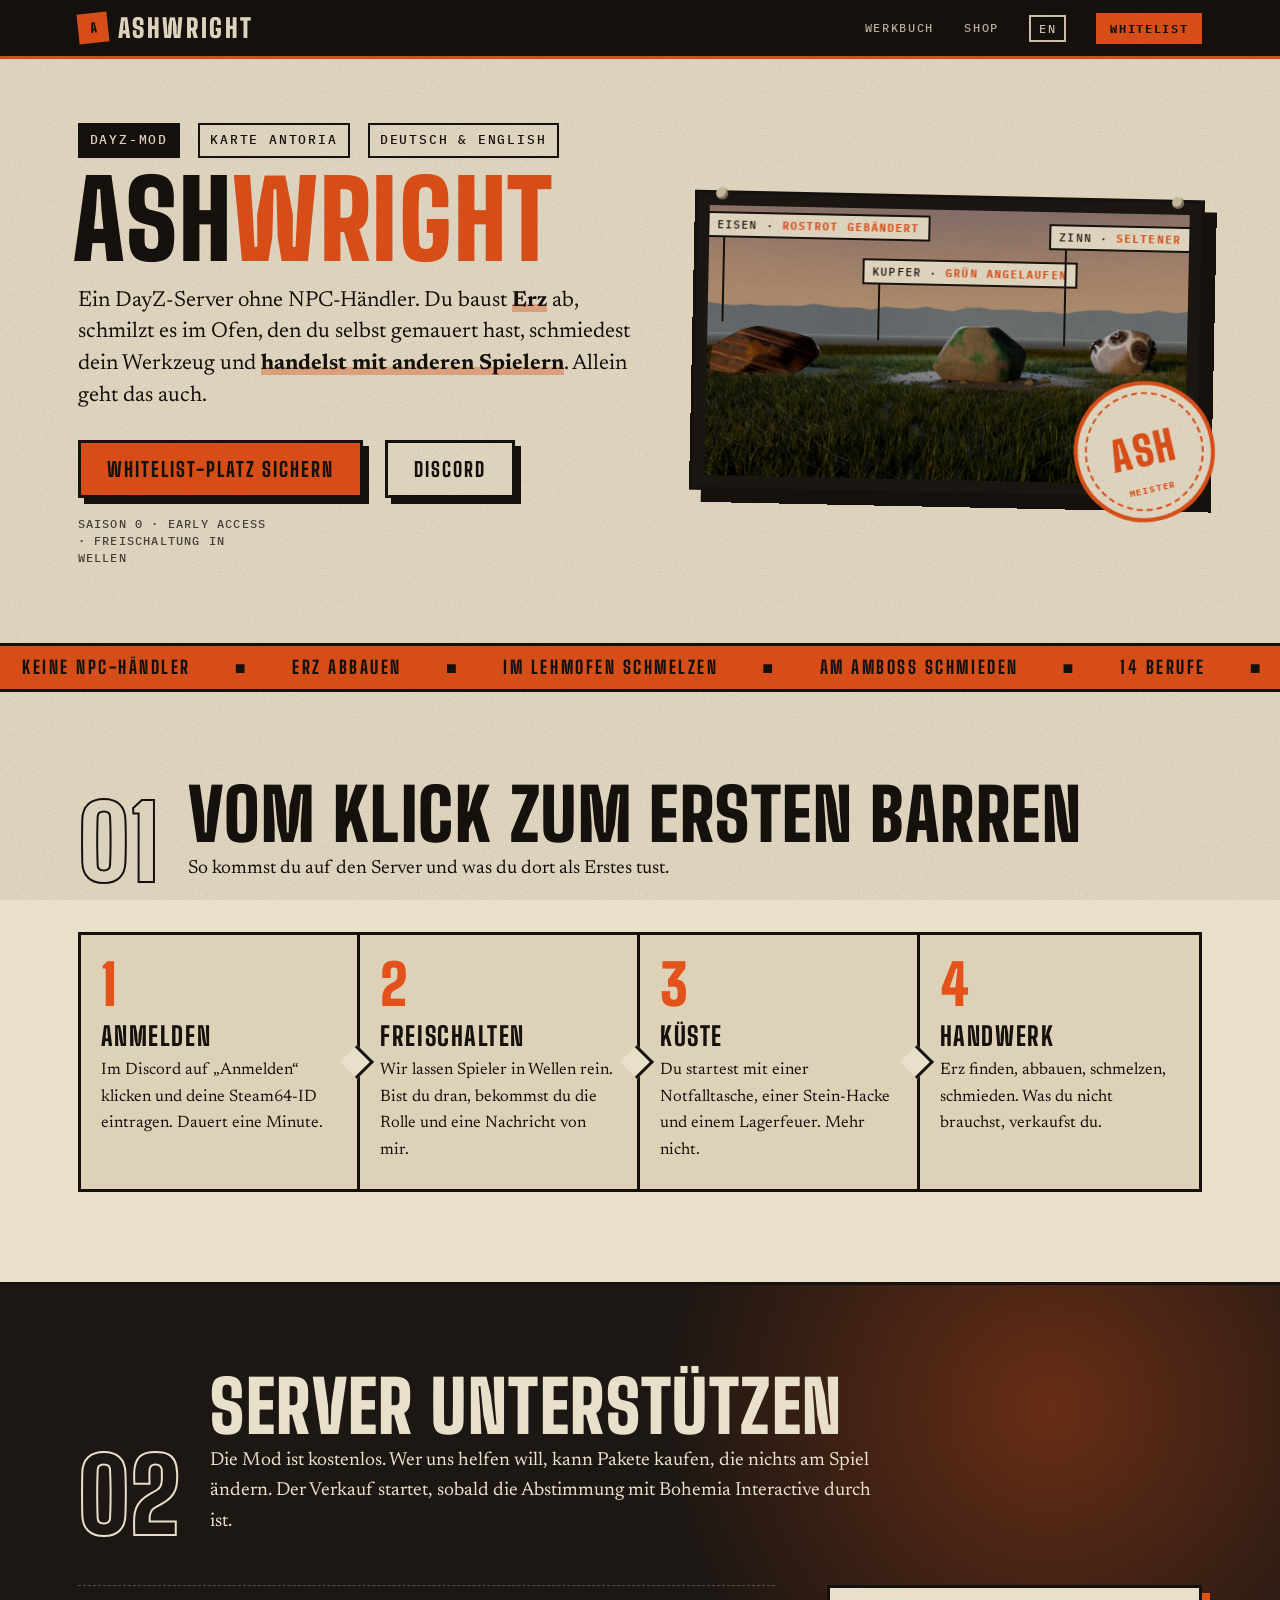
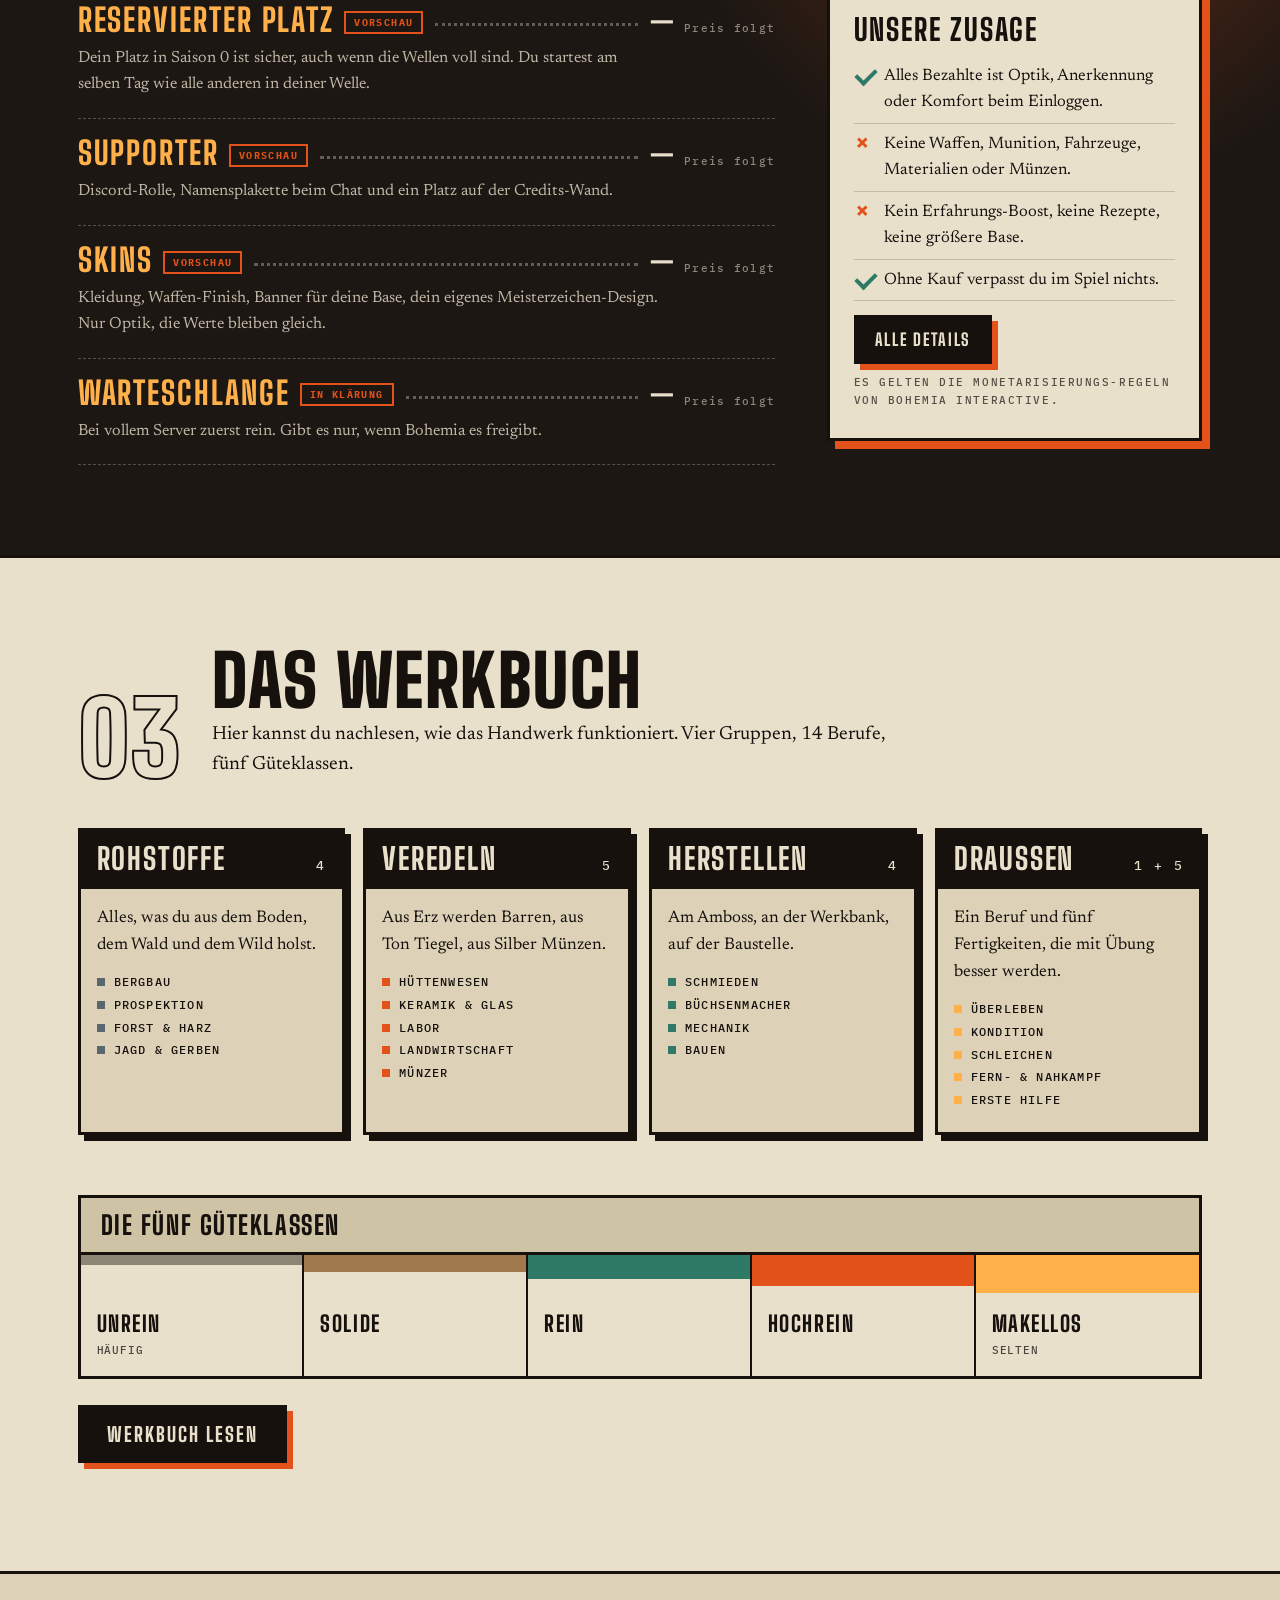
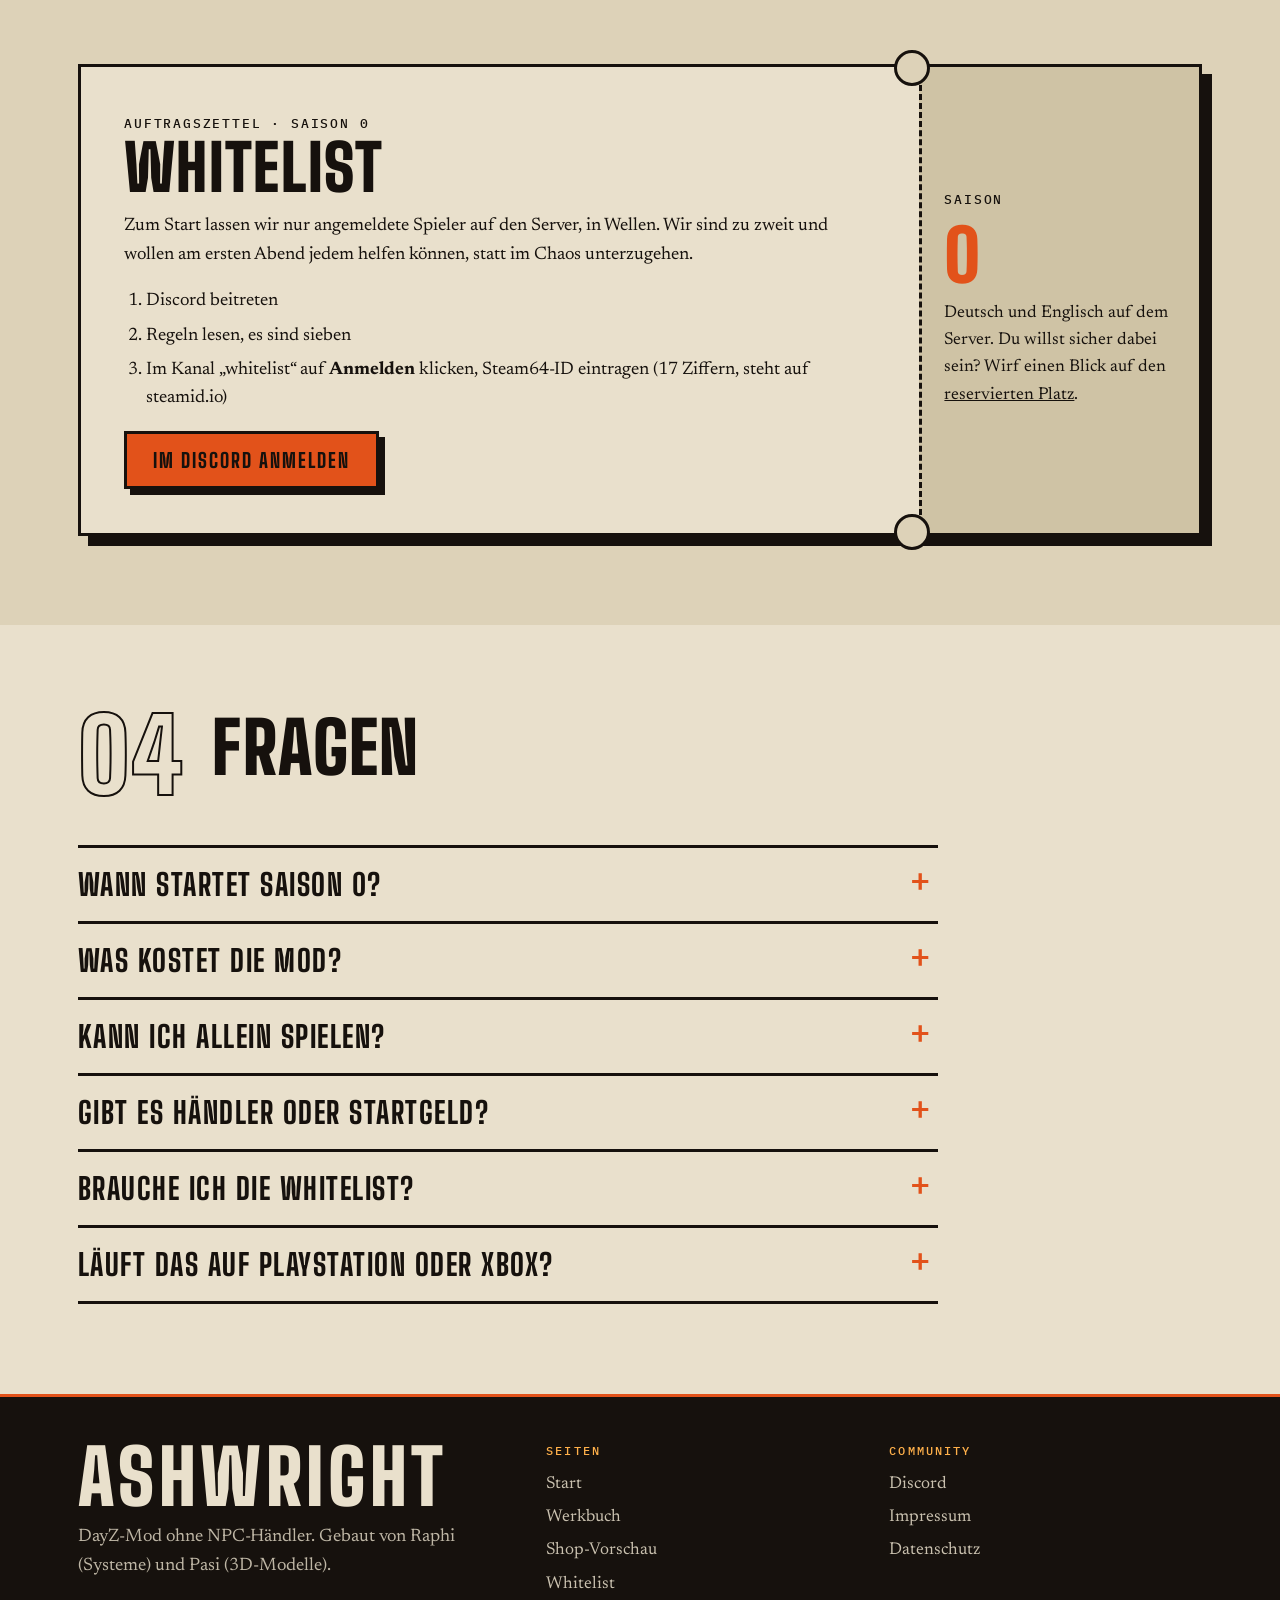
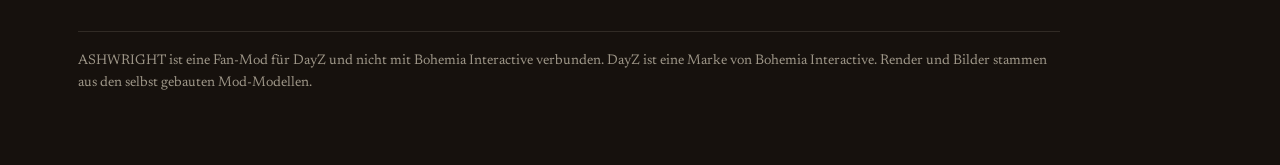
==== index.html @ f5976d49 "Englische Fassung (Start, Handbook, Shop), Sprachumschalter Co-Authored-By: Claude Sonnet 5.5 <norep" ====
<!doctype html>
<html lang="de">
<head>
<meta charset="utf-8">
<meta name="viewport" content="width=device-width,initial-scale=1">
<title>ASHWRIGHT – DayZ-Mod ohne NPC-Händler</title>
<meta name="description" content="ASHWRIGHT ist eine DayZ-Mod ohne NPC-Händler: Erz abbauen, schmelzen, schmieden und an andere Spieler verkaufen. Deutscher und englischer Server, Whitelist über Discord.">

<link rel="icon" type="image/png" href="favicon.png">
<link rel="canonical" href="https://ashwright.de/">
<link rel="alternate" hreflang="en" href="https://ashwright.de/en.html">
<meta property="og:title" content="ASHWRIGHT – DayZ-Mod ohne NPC-Händler"><meta property="og:description" content="ASHWRIGHT ist eine DayZ-Mod ohne NPC-Händler: Erz abbauen, schmelzen, schmieden und an andere Spieler verkaufen. Deutscher und englischer Server, Whitelist über Discord."><meta property="og:image" content="https://ashwright.de/img/hero.webp"><meta property="og:type" content="website"><meta name="twitter:card" content="summary_large_image">
<link rel="preload" href="fonts/big-shoulders-display-latin-900-normal.woff2" as="font" type="font/woff2" crossorigin>
<link rel="stylesheet" href="style.css">
<script>document.documentElement.classList.add('js')</script>

</head>
<body>
<a class="skip" href="#main">Zum Inhalt</a>
<header class="bar"><div class="wrap">
  <a class="brand" href="./"><i>A</i>ASHWRIGHT</a>
  <nav aria-label="Hauptmenü">
    <a href="werkbuch.html">Werkbuch</a>
    <a href="shop.html">Shop</a>
    <a class="lang" href="en.html" hreflang="en" lang="en" title="English">EN</a>
    <a class="go" href="./#whitelist">Whitelist</a>
  </nav>
</div></header>
<main id="main">

<section class="hero"><div class="wrap">
  <div>
    <div class="kicker mono"><span>DayZ-Mod</span><span>Karte Antoria</span><span>Deutsch &amp; English</span></div>
    <h1>ASH<span class="o">WRIGHT</span></h1>
    <p class="promise">Ein DayZ-Server ohne NPC-Händler. Du baust <b>Erz</b> ab, schmilzt es im Ofen, den du selbst gemauert hast, schmiedest dein Werkzeug und <b>handelst mit anderen Spielern</b>. Allein geht das auch.</p>
    <div class="cta">
      <a class="btn" href="#whitelist">Whitelist-Platz sichern</a>
      <a class="btn ghost" href="https://discord.gg/mjJFGwnTns">Discord</a>
      <small>Saison 0 · Early Access · Freischaltung in Wellen</small>
    </div>
  </div>
  <figure class="plate" style="margin:0">
    <span class="tag t1">Eisen · <b>rostrot gebändert</b></span>
    <span class="tag t2">Kupfer · <b>grün angelaufen</b></span>
    <span class="tag t3">Zinn · <b>seltener</b></span>
    <img src="img/trio.webp" width="1400" height="787" alt="Drei Erzvorkommen auf einer Wiese bei Dämmerung: Eisen, Kupfer und Zinn">
    <div class="stamp" aria-hidden="true">ASH<small>MEISTER</small></div>
  </figure>
</div></section>

<div class="ticker" aria-hidden="true"><div><span>Keine NPC-Händler</span><span>■</span><span>Erz abbauen</span><span>■</span><span>Im Lehmofen schmelzen</span><span>■</span><span>Am Amboss schmieden</span><span>■</span><span>14 Berufe</span><span>■</span><span>Solo spielbar</span><span>■</span><span>Kein Startgeld</span><span>■</span><span>213 selbst gebaute Modelle</span><span>■</span><span>58 eigene Sounds</span><span>■</span><span>Erst reden, dann schießen</span><span>■</span><span>Keine NPC-Händler</span><span>■</span><span>Erz abbauen</span><span>■</span><span>Im Lehmofen schmelzen</span><span>■</span><span>Am Amboss schmieden</span><span>■</span><span>14 Berufe</span><span>■</span><span>Solo spielbar</span><span>■</span><span>Kein Startgeld</span><span>■</span><span>213 selbst gebaute Modelle</span><span>■</span><span>58 eigene Sounds</span><span>■</span><span>Erst reden, dann schießen</span><span>■</span></div></div>

<section id="ablauf"><div class="wrap">
  <div class="sec-head rv"><span class="no">01</span><h2>Vom Klick zum ersten Barren</h2><p>So kommst du auf den Server und was du dort als Erstes tust.</p></div>
  <ol class="chain rv">
    <li><div class="n">1</div><h3>Anmelden</h3><p>Im Discord auf „Anmelden“ klicken und deine Steam64-ID eintragen. Dauert eine Minute.</p></li>
    <li><div class="n">2</div><h3>Freischalten</h3><p>Wir lassen Spieler in Wellen rein. Bist du dran, bekommst du die Rolle und eine Nachricht von mir.</p></li>
    <li><div class="n">3</div><h3>Küste</h3><p>Du startest mit einer Notfalltasche, einer Stein-Hacke und einem Lagerfeuer. Mehr nicht.</p></li>
    <li><div class="n">4</div><h3>Handwerk</h3><p>Erz finden, abbauen, schmelzen, schmieden. Was du nicht brauchst, verkaufst du.</p></li>
  </ol>
</div></section>

<section class="board" id="shop"><div class="wrap">
  <div class="sec-head rv"><span class="no">02</span><h2>Server unterstützen</h2><p>Die Mod ist kostenlos. Wer uns helfen will, kann Pakete kaufen, die nichts am Spiel ändern. Der Verkauf startet, sobald die Abstimmung mit Bohemia Interactive durch ist.</p></div>
  <div class="menu">
    <ul class="price-list rv">
      <li><div class="row"><h3>Reservierter Platz<span class="badge">Vorschau</span></h3><span class="dots"></span><span class="pr">—<s>Preis folgt</s></span></div><p>Dein Platz in Saison 0 ist sicher, auch wenn die Wellen voll sind. Du startest am selben Tag wie alle anderen in deiner Welle.</p></li>
      <li><div class="row"><h3>Supporter<span class="badge">Vorschau</span></h3><span class="dots"></span><span class="pr">—<s>Preis folgt</s></span></div><p>Discord-Rolle, Namensplakette beim Chat und ein Platz auf der Credits-Wand.</p></li>
      <li><div class="row"><h3>Skins<span class="badge">Vorschau</span></h3><span class="dots"></span><span class="pr">—<s>Preis folgt</s></span></div><p>Kleidung, Waffen-Finish, Banner für deine Base, dein eigenes Meisterzeichen-Design. Nur Optik, die Werte bleiben gleich.</p></li>
      <li><div class="row"><h3>Warteschlange<span class="badge">in Klärung</span></h3><span class="dots"></span><span class="pr">—<s>Preis folgt</s></span></div><p>Bei vollem Server zuerst rein. Gibt es nur, wenn Bohemia es freigibt.</p></li>
    </ul>
    <aside class="fair rv">
      <h3>Unsere Zusage</h3>
      <ul>
        <li>Alles Bezahlte ist Optik, Anerkennung oder Komfort beim Einloggen.</li>
        <li class="no">Keine Waffen, Munition, Fahrzeuge, Materialien oder Münzen.</li>
        <li class="no">Kein Erfahrungs-Boost, keine Rezepte, keine größere Base.</li>
        <li>Ohne Kauf verpasst du im Spiel nichts.</li>
      </ul>
      <a class="btn dark" href="shop.html" style="font-size:17px;padding:13px 18px">Alle Details</a>
      <span class="mono">Es gelten die Monetarisierungs-Regeln von Bohemia Interactive.</span>
    </aside>
  </div>
</div></section>

<section id="werkbuch"><div class="wrap">
  <div class="sec-head rv"><span class="no">03</span><h2>Das Werkbuch</h2><p>Hier kannst du nachlesen, wie das Handwerk funktioniert. Vier Gruppen, 14 Berufe, fünf Güteklassen.</p></div>
  <div class="guilds rv">
    <a class="guild g1" href="werkbuch.html#berufe"><header><h3>Rohstoffe</h3><span class="mono">4</span></header><div class="body"><p>Alles, was du aus dem Boden, dem Wald und dem Wild holst.</p><ul><li>Bergbau</li><li>Prospektion</li><li>Forst &amp; Harz</li><li>Jagd &amp; Gerben</li></ul></div></a>
    <a class="guild g2" href="werkbuch.html#berufe"><header><h3>Veredeln</h3><span class="mono">5</span></header><div class="body"><p>Aus Erz werden Barren, aus Ton Tiegel, aus Silber Münzen.</p><ul><li>Hüttenwesen</li><li>Keramik &amp; Glas</li><li>Labor</li><li>Landwirtschaft</li><li>Münzer</li></ul></div></a>
    <a class="guild g3" href="werkbuch.html#berufe"><header><h3>Herstellen</h3><span class="mono">4</span></header><div class="body"><p>Am Amboss, an der Werkbank, auf der Baustelle.</p><ul><li>Schmieden</li><li>Büchsenmacher</li><li>Mechanik</li><li>Bauen</li></ul></div></a>
    <a class="guild g4" href="werkbuch.html#berufe"><header><h3>Draußen</h3><span class="mono">1 + 5</span></header><div class="body"><p>Ein Beruf und fünf Fertigkeiten, die mit Übung besser werden.</p><ul><li>Überleben</li><li>Kondition</li><li>Schleichen</li><li>Fern- &amp; Nahkampf</li><li>Erste Hilfe</li></ul></div></a>
  </div>
  <div class="scale rv">
    <h3>Die fünf Güteklassen</h3>
    <ol class="rungs">
  <li>Unrein<small>häufig</small></li><li>Solide<small>&nbsp;</small></li><li>Rein<small>&nbsp;</small></li><li>Hochrein<small>&nbsp;</small></li><li>Makellos<small>selten</small></li>
</ol>
  </div>
  <p class="rv" style="margin-top:26px"><a class="btn dark" href="werkbuch.html">Werkbuch lesen</a></p>
</div></section>

<section class="ticket-sec" id="whitelist"><div class="wrap">
  <div class="ticket rv">
    <div class="main">
      <span class="mono">Auftragszettel · Saison 0</span>
      <h2>Whitelist</h2>
      <p>Zum Start lassen wir nur angemeldete Spieler auf den Server, in Wellen. Wir sind zu zweit und wollen am ersten Abend jedem helfen können, statt im Chaos unterzugehen.</p>
      <ol>
        <li>Discord beitreten</li>
        <li>Regeln lesen, es sind sieben</li>
        <li>Im Kanal „whitelist“ auf <b>Anmelden</b> klicken, Steam64-ID eintragen (17 Ziffern, steht auf steamid.io)</li>
      </ol>
      <a class="btn" href="https://discord.gg/mjJFGwnTns">Im Discord anmelden</a>
    </div>
    <div class="side">
      <span class="mono">Saison</span><div class="big">0</div>
      <p style="margin:0;font-size:.95em">Deutsch und Englisch auf dem Server. Du willst sicher dabei sein? Wirf einen Blick auf den <a href="shop.html">reservierten Platz</a>.</p>
    </div>
  </div>
</div></section>

<section id="fragen"><div class="wrap">
  <div class="sec-head rv"><span class="no">04</span><h2>Fragen</h2></div>
  <div class="faq rv">
    <details><summary>Wann startet Saison 0?</summary><p>Sobald der Termin feststeht, steht er im Discord unter Ankündigungen. Wer den Ping dafür aktiviert, verpasst ihn nicht.</p></details>
    <details><summary>Was kostet die Mod?</summary><p>Nichts. Zur Unterstützung wird es freiwillige Pakete geben, die nichts am Spiel ändern. Sie sind in der <a href="shop.html">Shop-Vorschau</a> beschrieben.</p></details>
    <details><summary>Kann ich allein spielen?</summary><p>Ja. Jede Kette lässt sich solo durchspielen. In der Gruppe geht es nur schneller.</p></details>
    <details><summary>Gibt es Händler oder Startgeld?</summary><p>Nein. Alles, was es gibt, hat ein Spieler hergestellt. Gehandelt wird unter Spielern.</p></details>
    <details><summary>Brauche ich die Whitelist?</summary><p>Ja, zum Start. Anmelden kannst du dich im Discord.</p></details>
    <details><summary>Läuft das auf PlayStation oder Xbox?</summary><p>Leider nein. DayZ-Mods gibt es nur auf dem PC.</p></details>
  </div>
</div></section>

</main>
<footer><div class="wrap">
  <div><div class="logo-big">ASHWRIGHT</div><p style="margin:12px 0 0;max-width:24em;opacity:.8">DayZ-Mod ohne NPC-Händler. Gebaut von Raphi (Systeme) und Pasi (3D-Modelle).</p></div>
  <div><h4>Seiten</h4><a href="./">Start</a><a href="werkbuch.html">Werkbuch</a><a href="shop.html">Shop-Vorschau</a><a href="./#whitelist">Whitelist</a></div>
  <div><h4>Community</h4><a href="https://discord.gg/mjJFGwnTns">Discord</a><a href="impressum.html">Impressum</a><a href="datenschutz.html">Datenschutz</a></div>
  <p class="fine">ASHWRIGHT ist eine Fan-Mod für DayZ und nicht mit Bohemia Interactive verbunden. DayZ ist eine Marke von Bohemia Interactive. Render und Bilder stammen aus den selbst gebauten Mod-Modellen.</p>
</div></footer>
<script>
(function(){var els=document.querySelectorAll('.rv');if(!('IntersectionObserver' in window)){els.forEach(function(e){e.classList.add('in')});return}
var io=new IntersectionObserver(function(en){en.forEach(function(x){if(x.isIntersecting){x.target.classList.add('in');io.unobserve(x.target)}})},{rootMargin:'0px 0px -8% 0px'});els.forEach(function(e){io.observe(e)});
var toc=document.querySelectorAll('.toc a');if(toc.length){var map={};toc.forEach(function(a){map[a.getAttribute('href').slice(1)]=a});
var so=new IntersectionObserver(function(en){en.forEach(function(x){if(x.isIntersecting){toc.forEach(function(a){a.classList.remove('on')});var a=map[x.target.id];if(a)a.classList.add('on')}})},{rootMargin:'-20% 0px -70% 0px'});
document.querySelectorAll('.chapter').forEach(function(c){so.observe(c)})}})();
</script>
</body>
</html>
---- style.css ----
/* ASHWRIGHT – Werkstattbuch
   Papier, Tinte, Esse. Schriften liegen lokal in /fonts (keine Verbindung zu Drittanbietern). */

@font-face{font-family:"Shoulders";src:url(fonts/big-shoulders-display-latin-800-normal.woff2) format("woff2");font-weight:800;font-display:swap}
@font-face{font-family:"Shoulders";src:url(fonts/big-shoulders-display-latin-900-normal.woff2) format("woff2");font-weight:900;font-display:swap}
@font-face{font-family:"Newsreader";src:url(fonts/newsreader-latin-wght-normal.woff2) format("woff2");font-weight:200 800;font-style:normal;font-display:swap}
@font-face{font-family:"Newsreader";src:url(fonts/newsreader-latin-wght-italic.woff2) format("woff2");font-weight:200 800;font-style:italic;font-display:swap}
@font-face{font-family:"Plex Mono";src:url(fonts/ibm-plex-mono-latin-500-normal.woff2) format("woff2");font-weight:500;font-display:swap}
@font-face{font-family:"Plex Mono";src:url(fonts/ibm-plex-mono-latin-700-normal.woff2) format("woff2");font-weight:700;font-display:swap}

:root{
  --paper:#e9e0cc; --paper-2:#ddd2b8; --paper-3:#cfc3a5;
  --ink:#16110d; --soot:#2b231c; --board:#1d1713;
  --ember:#e2521a; --glow:#ffb04a;
  --patina:#2f7a67; --steel:#5b6770; --rule:#16110d;
  --f-display:"Shoulders","Arial Narrow",Impact,sans-serif;
  --f-text:"Newsreader",Georgia,"Times New Roman",serif;
  --f-mono:"Plex Mono",ui-monospace,Consolas,monospace;
  --gutter:clamp(18px,4.5vw,64px);
  --max:1240px;
}
*{box-sizing:border-box}
html{scroll-behavior:smooth;scroll-padding-top:72px}
body{margin:0;background:var(--paper);color:var(--ink);font:400 clamp(18px,1.25vw,20px)/1.6 var(--f-text);-webkit-font-smoothing:antialiased;overflow-x:hidden}
/* Papierkorn */
body::before{content:"";position:fixed;inset:0;z-index:100;pointer-events:none;opacity:.5;mix-blend-mode:multiply;
  background-image:url("data:image/svg+xml;utf8,<svg xmlns='http://www.w3.org/2000/svg' width='220' height='220'><filter id='n'><feTurbulence type='fractalNoise' baseFrequency='.85' numOctaves='2' stitchTiles='stitch'/><feColorMatrix values='0 0 0 0 .35  0 0 0 0 .28  0 0 0 0 .18  0 0 0 .55 0'/></filter><rect width='100%' height='100%' filter='url(%23n)'/></svg>")}
img{display:block;max-width:100%;height:auto}
a{color:inherit}
:focus-visible{outline:3px solid var(--ember);outline-offset:3px}
.wrap{max-width:var(--max);margin-inline:auto;padding-inline:var(--gutter)}
.mono{font-family:var(--f-mono);font-weight:500;font-size:.72em;letter-spacing:.14em;text-transform:uppercase}
.skip{position:absolute;left:-999px}.skip:focus{left:12px;top:12px;z-index:200;background:var(--ink);color:var(--paper);padding:8px 12px}

/* ---------- Kopfleiste ---------- */
.bar{position:sticky;top:0;z-index:50;background:var(--ink);color:var(--paper);border-bottom:3px solid var(--ember)}
.bar .wrap{display:flex;align-items:center;gap:clamp(14px,3vw,38px);height:56px}
.brand{font:900 26px/1 var(--f-display);letter-spacing:.1em;text-decoration:none;color:var(--paper);display:flex;align-items:center;gap:10px}
.brand i{font-style:normal;display:grid;place-items:center;width:30px;height:30px;background:var(--ember);color:var(--ink);font-size:13px;letter-spacing:0;transform:rotate(-6deg)}
.bar nav{display:flex;gap:clamp(12px,2.4vw,30px);margin-left:auto;align-items:center}
.bar nav a{font:500 12px var(--f-mono);letter-spacing:.14em;text-transform:uppercase;text-decoration:none;opacity:.8;padding:6px 0;border-bottom:2px solid transparent}
.bar nav a:hover,.bar nav a[aria-current]{opacity:1;border-color:var(--ember)}
.bar .go{background:var(--ember);color:var(--ink);opacity:1;padding:8px 14px;border:0;font-weight:700}
.bar .go:hover{background:var(--glow);border:0}
.bar nav a.lang{border:2px solid var(--paper);padding:4px 8px;opacity:.9}.bar nav a.lang:hover{background:var(--paper);color:var(--ink)}
@media(max-width:760px){.bar nav a:not(.go):not(.lang){display:none}.bar nav{margin-left:auto}.bar .go{margin-left:0}}

/* ---------- Knöpfe ---------- */
.btn{display:inline-flex;align-items:center;gap:10px;padding:16px 26px;border:3px solid var(--ink);background:var(--ember);color:var(--ink);
  font:800 20px/1 var(--f-display);letter-spacing:.1em;text-transform:uppercase;text-decoration:none;box-shadow:6px 6px 0 var(--ink);transition:transform .12s,box-shadow .12s}
.btn:hover{transform:translate(3px,3px);box-shadow:3px 3px 0 var(--ink)}
.btn:active{transform:translate(6px,6px);box-shadow:0 0 0 var(--ink)}
.btn.ghost{background:transparent}
.btn.dark{background:var(--ink);color:var(--paper);box-shadow:6px 6px 0 var(--ember);border-color:var(--ink)}
.btn.dark:hover{box-shadow:3px 3px 0 var(--ember)}
.btn[aria-disabled=true]{background:var(--paper-3);box-shadow:none;cursor:not-allowed;opacity:.75}

/* ---------- Titelseite ---------- */
.hero{position:relative;overflow-x:clip;padding-block:clamp(28px,5vw,64px) clamp(40px,6vw,84px);border-bottom:3px solid var(--ink)}
.hero .wrap{display:grid;grid-template-columns:minmax(0,1.05fr) minmax(0,.95fr);gap:clamp(24px,4vw,64px);align-items:center}
.kicker{display:flex;flex-wrap:wrap;gap:8px 18px;margin-bottom:18px}
.kicker span{border:2px solid var(--ink);padding:5px 10px}
.kicker span:first-child{background:var(--ink);color:var(--paper)}
h1{margin:0;font:900 clamp(54px,8.4vw,126px)/.82 var(--f-display);letter-spacing:.015em;text-transform:uppercase;margin-left:-.04em}
h1 .o{color:var(--ember)}
.promise{max-width:30em;margin:22px 0 28px;font-size:clamp(20px,1.7vw,25px);line-height:1.45}
.promise b{font-weight:700;background:linear-gradient(transparent 62%,rgba(226,82,26,.38) 62%)}
.cta{display:flex;flex-wrap:wrap;gap:18px 22px;align-items:center}
.cta small{font:500 12px/1.4 var(--f-mono);letter-spacing:.1em;text-transform:uppercase;max-width:16em;opacity:.75}

/* Erz-Tafel mit Beschriftung */
.plate{position:relative;background:var(--board);padding:12px;border:3px solid var(--ink);box-shadow:12px 12px 0 var(--ink);transform:rotate(1.2deg)}
.plate img{width:100%;aspect-ratio:1400/787;object-fit:cover;filter:saturate(.95) contrast(1.05)}
.plate::before,.plate::after{content:"";position:absolute;width:12px;height:12px;border-radius:50%;background:var(--paper-3);box-shadow:inset -2px -2px 0 rgba(0,0,0,.4);top:-6px}
.plate::before{left:18px}.plate::after{right:18px}
.tag{position:absolute;z-index:3;background:var(--paper);border:2px solid var(--ink);padding:4px 8px;font:500 11px/1.3 var(--f-mono);letter-spacing:.1em;text-transform:uppercase;white-space:nowrap}
.tag::after{content:"";position:absolute;width:2px;background:var(--ink);left:14px;top:100%;height:var(--l,30px)}
.tag b{color:var(--ember)}
.t1{left:2%;top:6%;--l:86px}.t2{left:33%;top:21%;--l:58px}.t3{right:2%;top:8%;--l:98px}
.stamp{position:absolute;right:-18px;bottom:-26px;width:clamp(96px,11vw,150px);aspect-ratio:1;border:4px solid var(--ember);border-radius:50%;display:grid;place-items:center;
  color:var(--ember);font:900 clamp(26px,3.2vw,44px)/1 var(--f-display);letter-spacing:.06em;transform:rotate(-14deg);background:var(--paper);z-index:4;animation:stamp .6s .7s cubic-bezier(.2,1.6,.4,1) both}
.stamp::before{content:"";position:absolute;inset:7px;border:2px dashed var(--ember);border-radius:50%}
.stamp small{position:absolute;bottom:17%;font:700 9px var(--f-mono);letter-spacing:.2em}
@keyframes stamp{from{transform:rotate(-14deg) scale(2.4);opacity:0}to{transform:rotate(-14deg) scale(1);opacity:1}}
@media(max-width:560px){.cta small{flex-basis:100%;max-width:none}.btn{font-size:18px;padding:14px 18px}}
@media(max-width:900px){.hero .wrap{grid-template-columns:1fr}.plate{transform:none;margin-top:10px}.t2{display:none}}

/* Lauftext-Band */
.ticker{background:var(--ember);color:var(--ink);border-bottom:3px solid var(--ink);overflow:hidden;white-space:nowrap}
.ticker div{display:inline-block;padding:10px 0;animation:run 38s linear infinite;font:800 18px var(--f-display);letter-spacing:.14em;text-transform:uppercase}
.ticker span{margin-inline:22px}
@keyframes run{to{transform:translateX(-50%)}}

/* ---------- Abschnitte ---------- */
section{padding-block:clamp(44px,7vw,96px)}
.sec-head{display:grid;grid-template-columns:auto 1fr;gap:6px clamp(14px,2.4vw,32px);align-items:end;margin-bottom:clamp(24px,4vw,48px)}
.sec-head .no{font:900 clamp(60px,8vw,120px)/.8 var(--f-display);color:transparent;-webkit-text-stroke:2px var(--ink);grid-row:span 2}
h2{margin:0;font:900 clamp(38px,5.6vw,78px)/.92 var(--f-display);text-transform:uppercase;letter-spacing:.02em}
.sec-head p{margin:0;max-width:36em;font-size:1.05em}
h3{margin:0 0 6px;font:800 26px/1 var(--f-display);letter-spacing:.06em;text-transform:uppercase}
p{margin:0 0 1em}

/* So läuft es: Auftragskette */
.chain{display:grid;grid-template-columns:repeat(4,1fr);gap:0;border:3px solid var(--ink);background:var(--paper-2)}
.chain li{list-style:none;padding:22px 20px 26px;border-right:3px solid var(--ink);position:relative}
.chain li:last-child{border:0}
.chain .n{font:900 56px/1 var(--f-display);color:var(--ember)}
.chain h3{margin-top:10px}
.chain p{margin:8px 0 0;font-size:.92em}
.chain li::after{content:"";position:absolute;right:-12px;top:50%;width:21px;height:21px;background:var(--paper);border-top:3px solid var(--ink);border-right:3px solid var(--ink);transform:translateY(-50%) rotate(45deg);z-index:2}
.chain li:last-child::after{display:none}
.chain{padding:0;margin:0}
.chain.c3{grid-template-columns:repeat(3,1fr)}
.chain.c3 li:nth-child(2){border-right:3px solid var(--ink)}
@media(max-width:900px){.chain.c3{grid-template-columns:1fr}.chain.c3 li{border-right:0!important;border-bottom:3px solid var(--ink)}.chain.c3 li:last-child{border-bottom:0}}
@media(max-width:900px){.chain{grid-template-columns:1fr 1fr}.chain li:nth-child(2){border-right:0}.chain li:nth-child(-n+2){border-bottom:3px solid var(--ink)}.chain li::after{display:none}}
@media(max-width:520px){.chain{grid-template-columns:1fr}.chain li{border-right:0!important;border-bottom:3px solid var(--ink)}.chain li:last-child{border-bottom:0}}

/* Preistafel (Schmiede-Tafel, dunkel) */
.board{background:var(--board);color:var(--paper);border-block:3px solid var(--ink);position:relative;overflow:hidden}
.board::before{content:"";position:absolute;right:-12%;top:-30%;width:60%;aspect-ratio:1;background:radial-gradient(closest-side,rgba(226,82,26,.38),transparent);pointer-events:none}
.board .sec-head .no{-webkit-text-stroke-color:var(--paper)}
.board .wrap{position:relative}
.menu{display:grid;grid-template-columns:minmax(0,1.3fr) minmax(0,.7fr);gap:clamp(24px,4vw,64px)}
.price-list{margin:0;padding:0;list-style:none}
.price-list li{padding:18px 0 20px;border-bottom:1px dashed rgba(233,224,204,.28)}
.price-list li:first-child{border-top:1px dashed rgba(233,224,204,.28)}
.price-list .row{display:flex;align-items:baseline;gap:12px}
.price-list h3{font-size:32px;margin:0;color:var(--glow);white-space:nowrap}
.price-list .dots{flex:1;border-bottom:3px dotted rgba(233,224,204,.35);min-width:20px;transform:translateY(-6px)}
.price-list .pr{font:800 28px var(--f-display);letter-spacing:.06em;white-space:nowrap}
.price-list .pr s{text-decoration:none;opacity:.55;font:500 11px var(--f-mono);letter-spacing:.12em;margin-left:8px}
.price-list p{margin:8px 0 0;font-size:.9em;opacity:.8;max-width:36em}
.badge{display:inline-block;margin-left:10px;padding:3px 8px;border:2px solid var(--ember);color:var(--ember);font:700 10px var(--f-mono);letter-spacing:.14em;text-transform:uppercase;vertical-align:middle}
.fair{background:var(--paper);color:var(--ink);padding:26px 24px 28px;border:3px solid var(--ink);box-shadow:8px 8px 0 var(--ember);align-self:start;transform:rotate(-1deg)}
.fair h3{font-size:30px;margin-bottom:12px}
.fair ul{margin:0 0 14px;padding:0;list-style:none}
.fair li{padding:7px 0 7px 30px;position:relative;font-size:.92em;border-bottom:1px solid rgba(22,17,13,.18)}
.fair li::before{content:"";position:absolute;left:2px;top:12px;width:16px;height:9px;border-left:4px solid var(--patina);border-bottom:4px solid var(--patina);transform:rotate(-45deg)}
.fair li.no::before{border:0;transform:none;content:"×";color:var(--ember);font:900 26px/1 var(--f-display);top:5px;left:2px;width:auto;height:auto}
.fair .mono{display:block;opacity:.7;margin-top:10px;font-size:.62em;line-height:1.6}
@media(max-width:900px){.menu{grid-template-columns:1fr}.fair{transform:none}}
@media(max-width:560px){.price-list .row{flex-wrap:wrap}.price-list .dots{display:none}.price-list .pr{margin-left:auto}.price-list h3{white-space:normal}}

/* Werkbuch-Vorschau: Berufsgruppen */
.guilds{display:grid;grid-template-columns:repeat(4,1fr);gap:18px}
.guild{background:var(--paper-2);border:3px solid var(--ink);padding:0;display:flex;flex-direction:column;text-decoration:none;transition:transform .15s,box-shadow .15s;box-shadow:6px 6px 0 var(--ink)}
.guild:hover{transform:translate(-3px,-3px);box-shadow:9px 9px 0 var(--ember)}
.guild header{padding:12px 16px;background:var(--ink);color:var(--paper);display:flex;justify-content:space-between;align-items:baseline}
.guild header h3{margin:0;font-size:30px}
.guild .body{padding:16px 16px 20px;flex:1}
.guild ul{margin:12px 0 0;padding:0;list-style:none;font:500 12px/1.9 var(--f-mono);letter-spacing:.1em;text-transform:uppercase}
.guild li::before{content:"";display:inline-block;width:8px;height:8px;background:var(--c,var(--ember));margin-right:9px}
.guild p{margin:0;font-size:.94em}
.g1{--c:var(--steel)}.g2{--c:var(--ember)}.g3{--c:var(--patina)}.g4{--c:var(--glow)}
@media(max-width:1000px){.guilds{grid-template-columns:1fr 1fr}}@media(max-width:560px){.guilds{grid-template-columns:1fr}}

/* Güte-Leiter */
.scale{margin-top:clamp(34px,5vw,60px);border:3px solid var(--ink);background:var(--paper)}
.scale h3{padding:14px 20px;border-bottom:3px solid var(--ink);background:var(--paper-3);margin:0}
.rungs{display:grid;grid-template-columns:repeat(5,1fr);margin:0;padding:0;list-style:none}
.rungs li{padding:58px 16px 18px;border-right:2px solid var(--ink);position:relative;font:800 22px/1 var(--f-display);letter-spacing:.07em;text-transform:uppercase}
.rungs li:last-child{border:0}
.rungs li::before{content:"";position:absolute;left:0;right:0;top:0;height:calc(10px + var(--i)*7px);background:var(--c)}
.rungs li small{display:block;margin-top:8px;font:500 11px/1.4 var(--f-mono);letter-spacing:.08em;opacity:.75}
.rungs li:nth-child(1){--i:0;--c:#8d8576}.rungs li:nth-child(2){--i:1;--c:#a07a4c}.rungs li:nth-child(3){--i:2;--c:var(--patina)}.rungs li:nth-child(4){--i:3;--c:var(--ember)}.rungs li:nth-child(5){--i:4;--c:var(--glow)}
@media(max-width:700px){.rungs{grid-template-columns:1fr}.rungs li{border-right:0;border-bottom:2px solid var(--ink);padding:16px 16px 16px 36px}.rungs li::before{right:auto;bottom:0;width:16px;height:auto}.rungs li:last-child{border:0}}

/* Whitelist-Zettel */
.ticket-sec{background:var(--paper-2);border-top:3px solid var(--ink)}
.ticket{display:grid;grid-template-columns:minmax(0,1fr) 280px;background:var(--paper);border:3px solid var(--ink);box-shadow:10px 10px 0 var(--ink);position:relative}
.ticket .main{padding:clamp(22px,3.4vw,44px)}
.ticket .side{border-left:3px dashed var(--ink);padding:28px 22px;display:flex;flex-direction:column;justify-content:center;gap:12px;background:var(--paper-3)}
.ticket::before,.ticket::after{content:"";position:absolute;right:269px;width:30px;height:30px;border-radius:50%;background:var(--paper-2);border:3px solid var(--ink)}
.ticket::before{top:-17px}.ticket::after{bottom:-17px}
.ticket h2{font-size:clamp(40px,5vw,66px);margin-bottom:14px}
.ticket ol{margin:0 0 18px;padding-left:1.2em}
.ticket ol li{margin-bottom:.3em}
.side .big{font:900 72px/.9 var(--f-display);color:var(--ember)}
@media(max-width:900px){.ticket{grid-template-columns:1fr}.ticket .side{border-left:0;border-top:3px dashed var(--ink)}.ticket::before,.ticket::after{display:none}}

/* Fragen */
.faq{max-width:860px}
.faq details{border-bottom:3px solid var(--ink)}
.faq details:first-child{border-top:3px solid var(--ink)}
.faq summary{cursor:pointer;list-style:none;padding:20px 52px 20px 0;font:800 clamp(22px,2.4vw,30px)/1.1 var(--f-display);letter-spacing:.05em;text-transform:uppercase;position:relative}
.faq summary::-webkit-details-marker{display:none}
.faq summary::after{content:"+";position:absolute;right:6px;top:14px;font:500 34px/1 var(--f-mono);color:var(--ember);transition:transform .2s}
.faq details[open] summary::after{transform:rotate(45deg)}
.faq details p{padding:0 0 20px;max-width:38em;margin:0}

/* Fuß */
footer{background:var(--ink);color:var(--paper);padding-block:46px 56px;border-top:3px solid var(--ember)}
footer .wrap{display:grid;grid-template-columns:1.4fr 1fr 1fr;gap:30px}
footer h4{margin:0 0 10px;font:500 12px var(--f-mono);letter-spacing:.18em;text-transform:uppercase;color:var(--glow)}
footer a{display:block;text-decoration:none;opacity:.85;padding:3px 0;font-size:.95em}footer a:hover{opacity:1;color:var(--glow)}
footer .fine{grid-column:1/-1;border-top:1px solid rgba(233,224,204,.2);padding-top:18px;font-size:.78em;opacity:.65;max-width:70em}
footer .logo-big{font:900 clamp(44px,6vw,76px)/.9 var(--f-display);letter-spacing:.06em}
@media(max-width:760px){footer .wrap{grid-template-columns:1fr}}

/* Werkbuch (Leseseite) */
.book{display:grid;grid-template-columns:250px minmax(0,1fr);gap:clamp(24px,5vw,72px);padding-block:clamp(30px,5vw,60px)}
.toc{position:sticky;top:84px;align-self:start;border:3px solid var(--ink);background:var(--paper-2);box-shadow:6px 6px 0 var(--ink)}
.toc h2{font-size:22px;padding:12px 16px;background:var(--ink);color:var(--paper);letter-spacing:.14em}
.toc ol{margin:0;padding:8px 0;list-style:none;counter-reset:c}
.toc li{counter-increment:c}
.toc a{display:block;padding:7px 16px 7px 44px;text-decoration:none;position:relative;font:500 13px/1.3 var(--f-mono);letter-spacing:.08em;text-transform:uppercase}
.toc a::before{content:counter(c,decimal-leading-zero);position:absolute;left:14px;color:var(--ember);font-weight:700}
.toc a:hover,.toc a.on{background:var(--ink);color:var(--paper)}
.chapter{padding-block:0 clamp(40px,6vw,76px);max-width:46rem}
.chapter+.chapter{border-top:3px solid var(--ink);padding-top:clamp(34px,5vw,60px)}
.chapter .mono{color:var(--ember)}
.chapter h2{margin:6px 0 20px;font-size:clamp(44px,6vw,84px)}
.chapter p{font-size:1.05em}
.chapter > p:first-of-type::first-letter{float:left;font:900 5.2em/.78 var(--f-display);margin:6px 12px 0 0;color:var(--ember)}
.callout{margin:24px 0;border-left:8px solid var(--ember);background:var(--paper-2);padding:16px 20px;font-size:.96em}
.callout b{font-family:var(--f-display);font-weight:800;letter-spacing:.08em;text-transform:uppercase;font-size:1.15em}
.pic{margin:26px 0;border:3px solid var(--ink);background:var(--board);box-shadow:8px 8px 0 var(--ink)}
.pic figcaption{padding:8px 12px;background:var(--paper);border-top:3px solid var(--ink);font:500 11px/1.4 var(--f-mono);letter-spacing:.1em;text-transform:uppercase}
.jobs{margin:24px 0;display:grid;gap:0;border:3px solid var(--ink)}
.job{display:grid;grid-template-columns:190px 1fr;border-bottom:2px solid var(--ink);background:var(--paper)}
.job:last-child{border-bottom:0}
.job:nth-child(even){background:var(--paper-2)}
.job h3{margin:0;padding:12px 14px;border-right:2px solid var(--ink);font-size:24px;display:flex;align-items:center;border-left:10px solid var(--c,var(--ember))}
.job p{margin:0;padding:12px 16px;font-size:.93em}
.rank{display:grid;grid-template-columns:repeat(3,1fr);gap:14px;margin:24px 0}
.rank div{border:3px solid var(--ink);padding:14px 16px;background:var(--paper-2);box-shadow:5px 5px 0 var(--ink)}
.rank h3{font-size:26px;margin-bottom:2px}
.rank small{font:500 11px var(--f-mono);letter-spacing:.14em;text-transform:uppercase;color:var(--ember)}
.rank p{margin:8px 0 0;font-size:.9em}
.cat-h{margin:34px 0 10px;font:500 12px var(--f-mono);letter-spacing:.2em;text-transform:uppercase;display:flex;align-items:center;gap:12px}
.cat-h::before{content:"";width:22px;height:22px;background:var(--c,var(--ember))}
@media(max-width:900px){.book{grid-template-columns:1fr}.toc{position:static}.job{grid-template-columns:1fr}.job h3{border-right:0;border-bottom:2px solid var(--ink)}.rank{grid-template-columns:1fr}}

/* Kleine Seiten (Shop-Vorschau, Recht) */
.page-head{padding-block:clamp(34px,6vw,76px) clamp(24px,4vw,44px);border-bottom:3px solid var(--ink)}
.page-head h1{font-size:clamp(56px,10vw,140px)}
.page-head p{max-width:34em;font-size:clamp(19px,1.6vw,23px);margin:18px 0 0}
.legal{max-width:46rem;padding-block:clamp(30px,5vw,60px)}
.legal h1{font-size:clamp(46px,8vw,96px);margin-bottom:24px}
.legal h2{font-size:30px;margin:34px 0 8px;letter-spacing:.06em}
.legal a{color:var(--ember)}
.notice{border:3px solid var(--ink);background:var(--paper-2);padding:18px 22px;margin:0 0 28px;box-shadow:6px 6px 0 var(--ink)}

/* Einblenden */
.js .rv{opacity:0;transform:translateY(22px);transition:opacity .6s,transform .6s}
.js .rv.in{opacity:1;transform:none}
.hero .kicker,.hero h1,.hero .promise,.hero .cta{animation:up .7s both}
.hero h1{animation-delay:.08s}.hero .promise{animation-delay:.2s}.hero .cta{animation-delay:.3s}
@keyframes up{from{opacity:0;transform:translateY(26px)}}
@media(prefers-reduced-motion:reduce){*{animation:none!important;transition:none!important}.js .rv{opacity:1;transform:none}html{scroll-behavior:auto}}
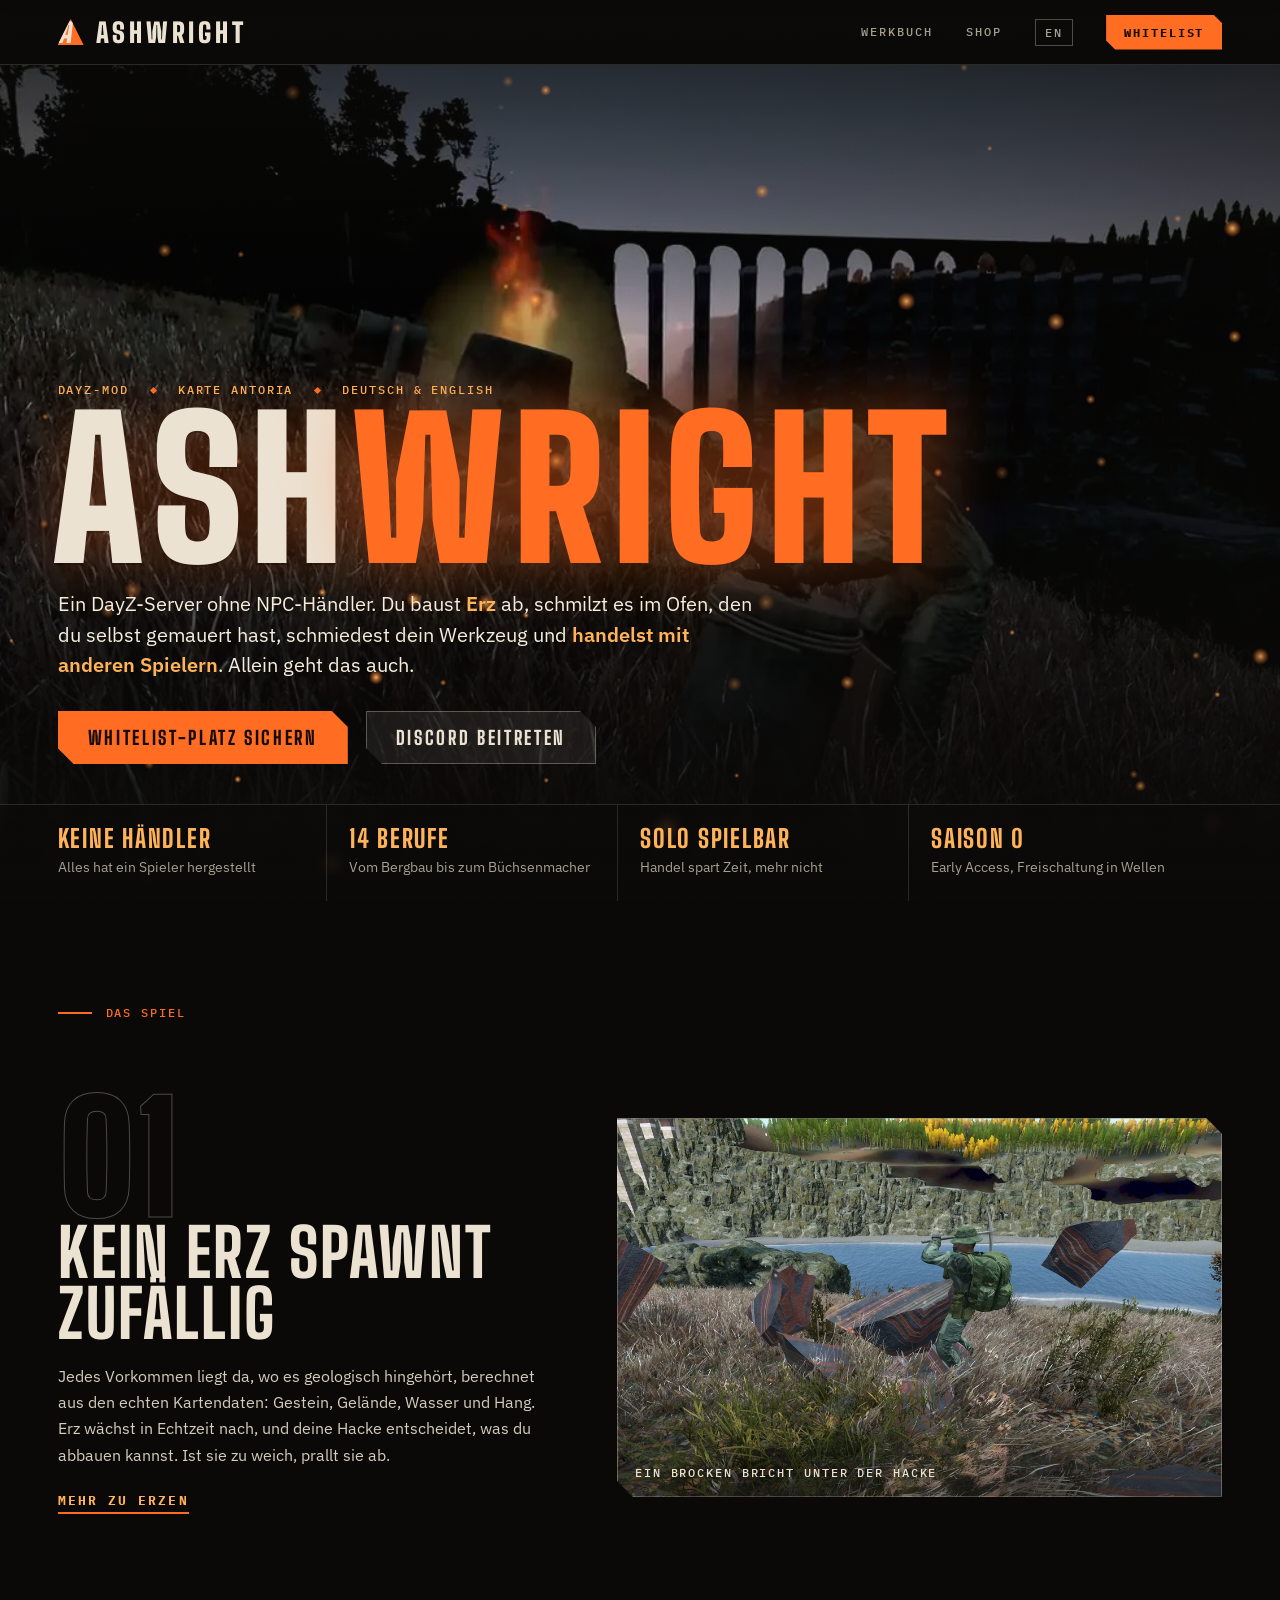
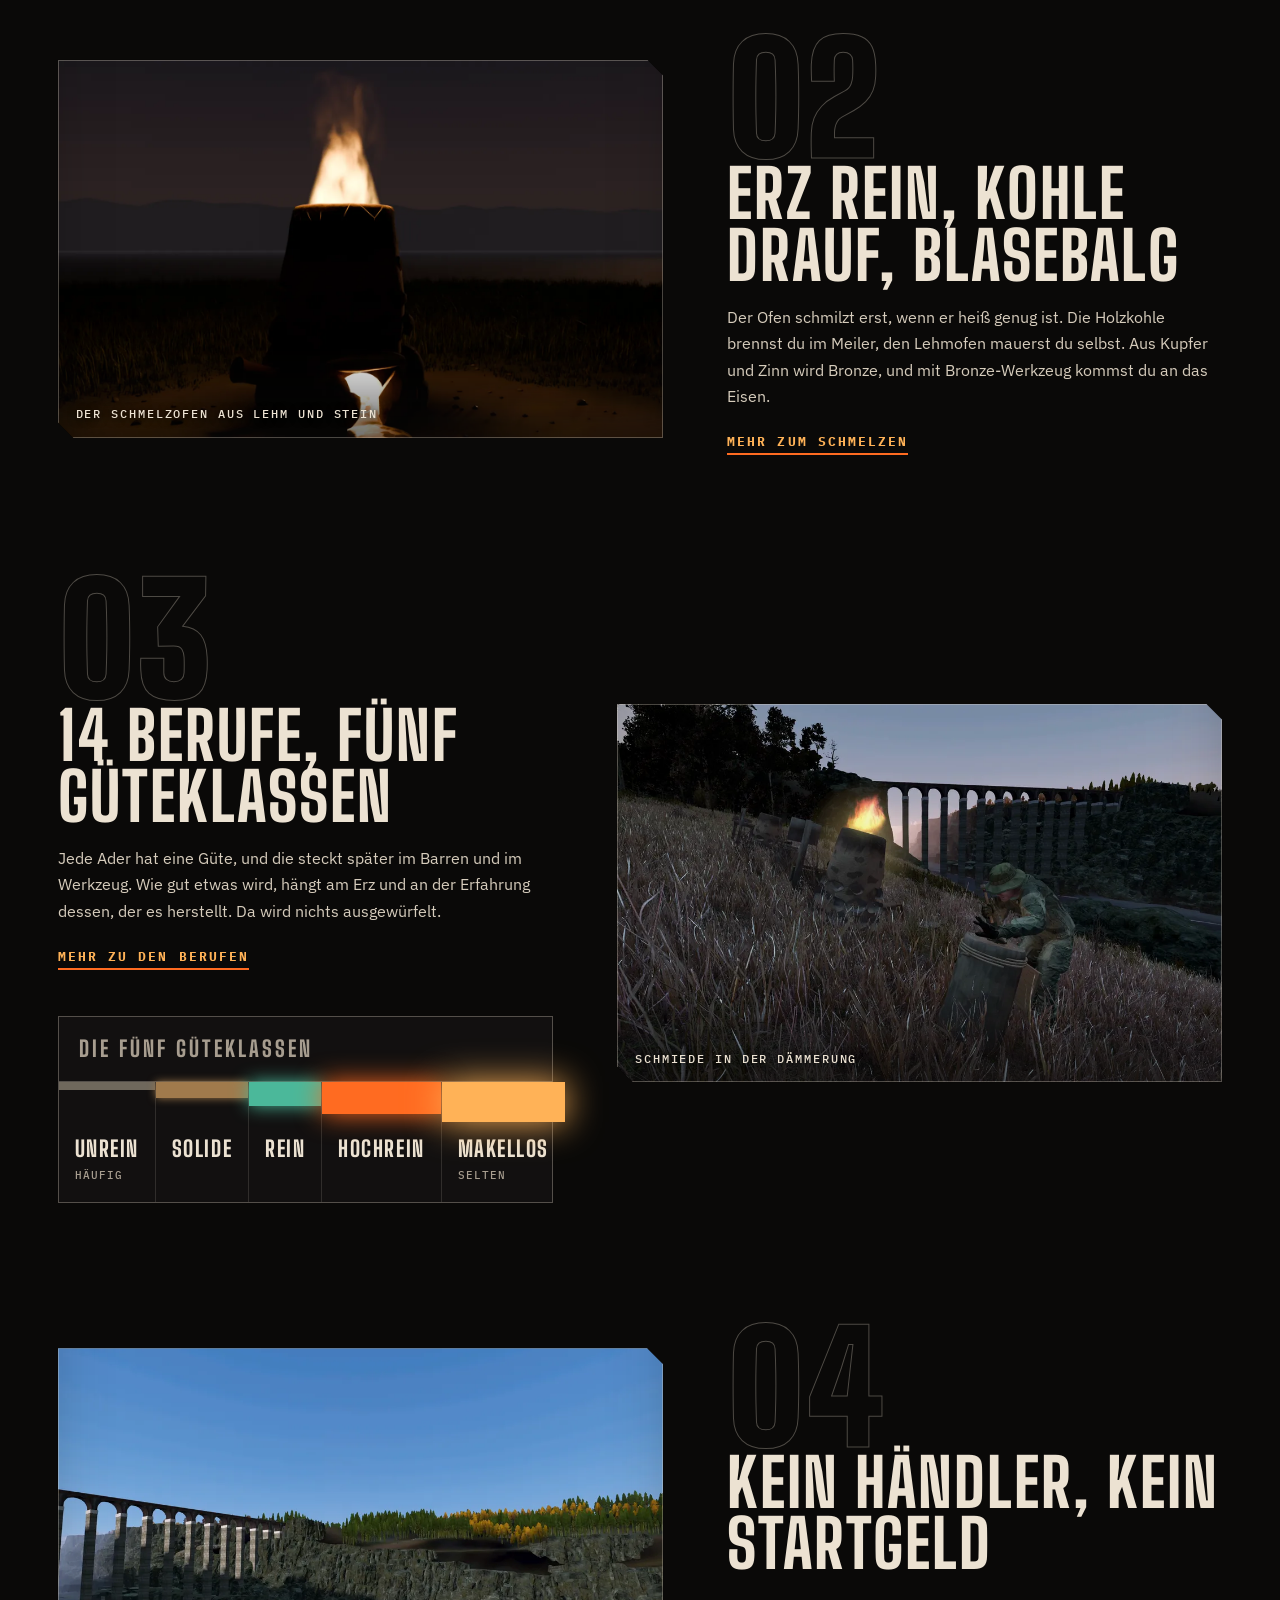
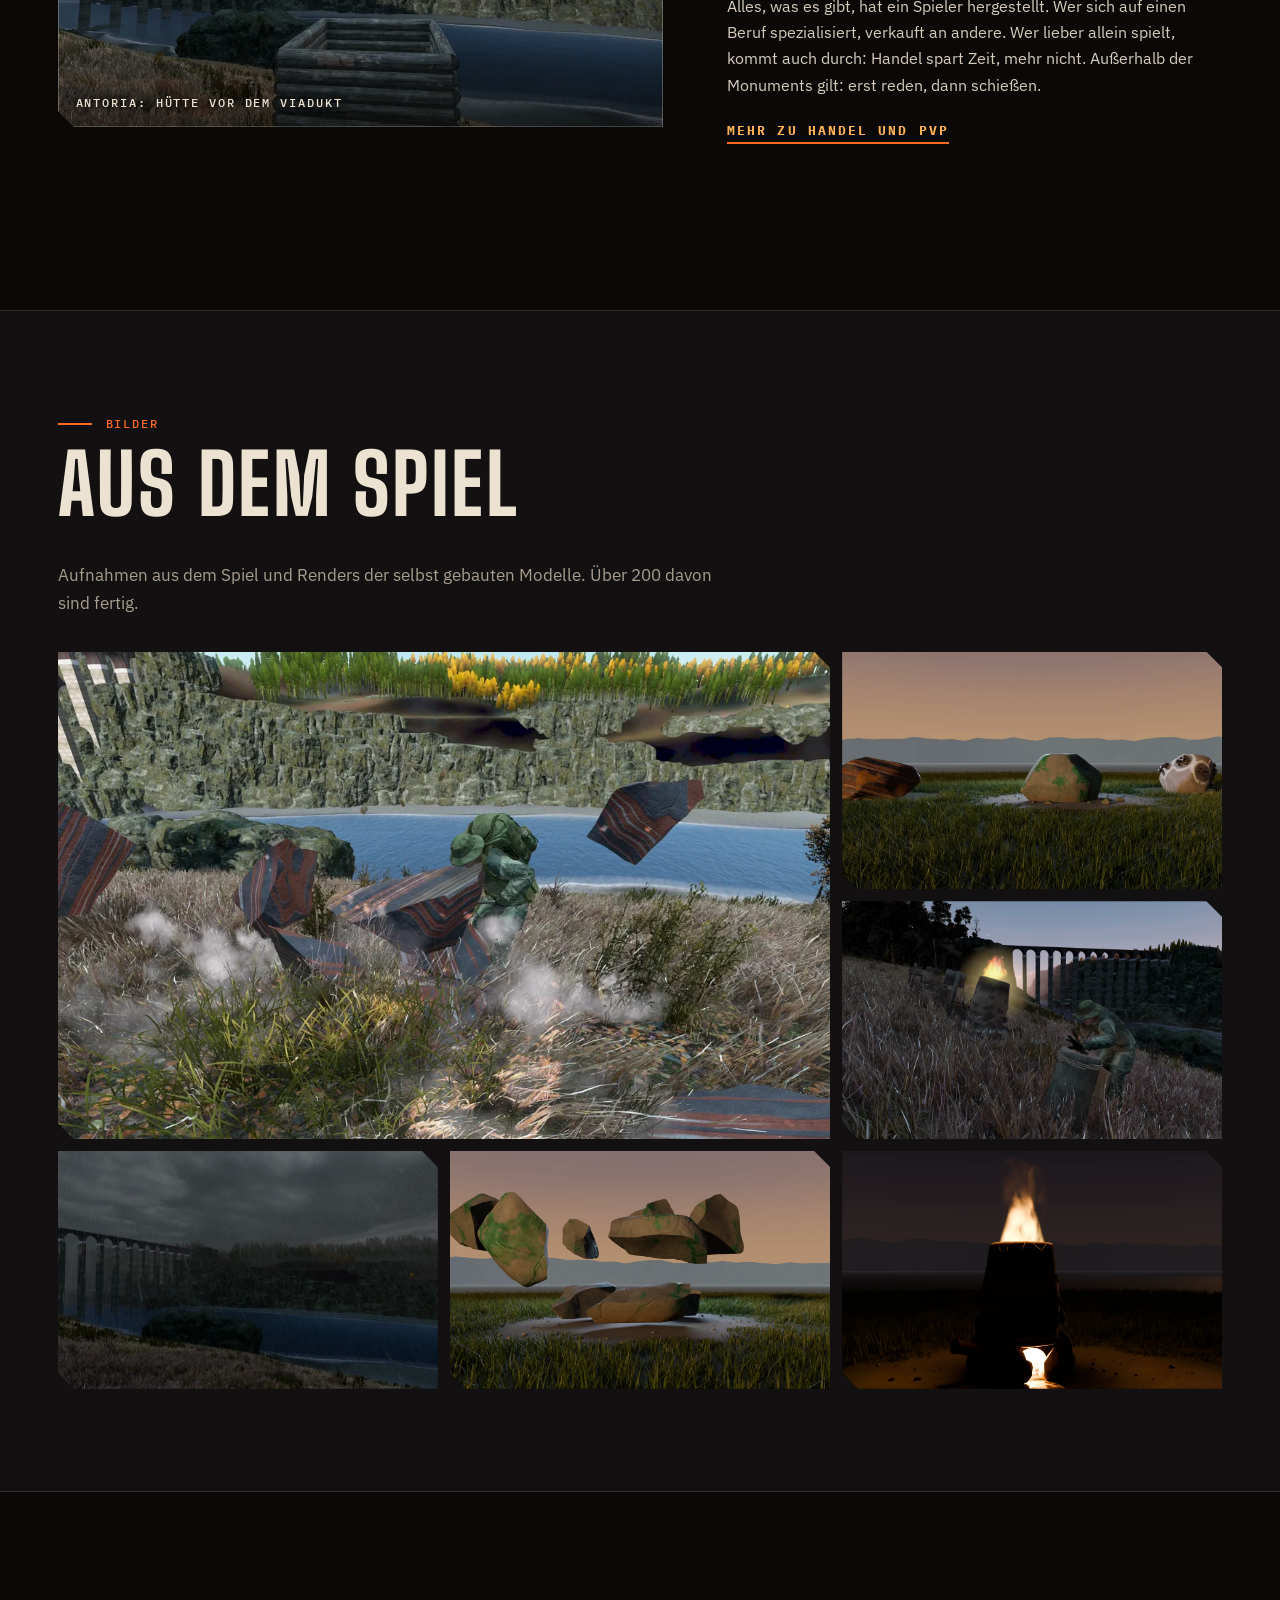
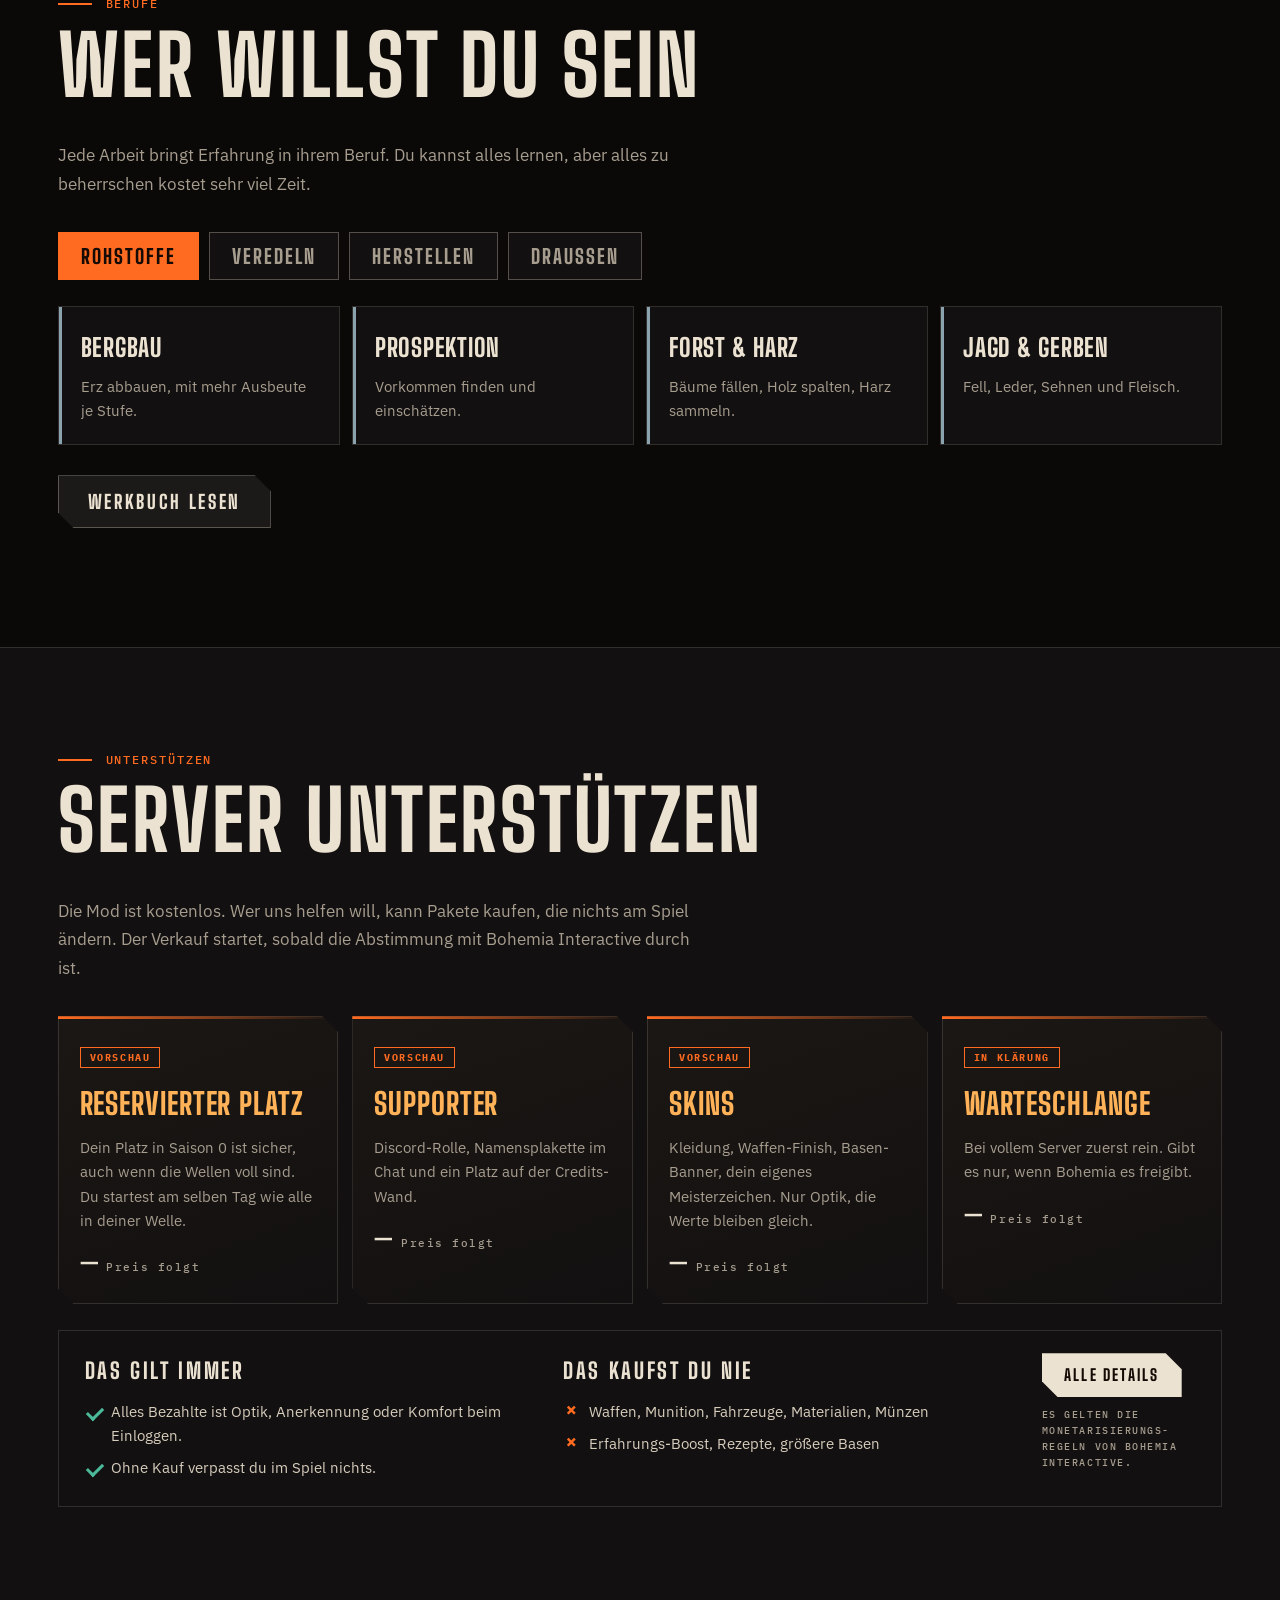
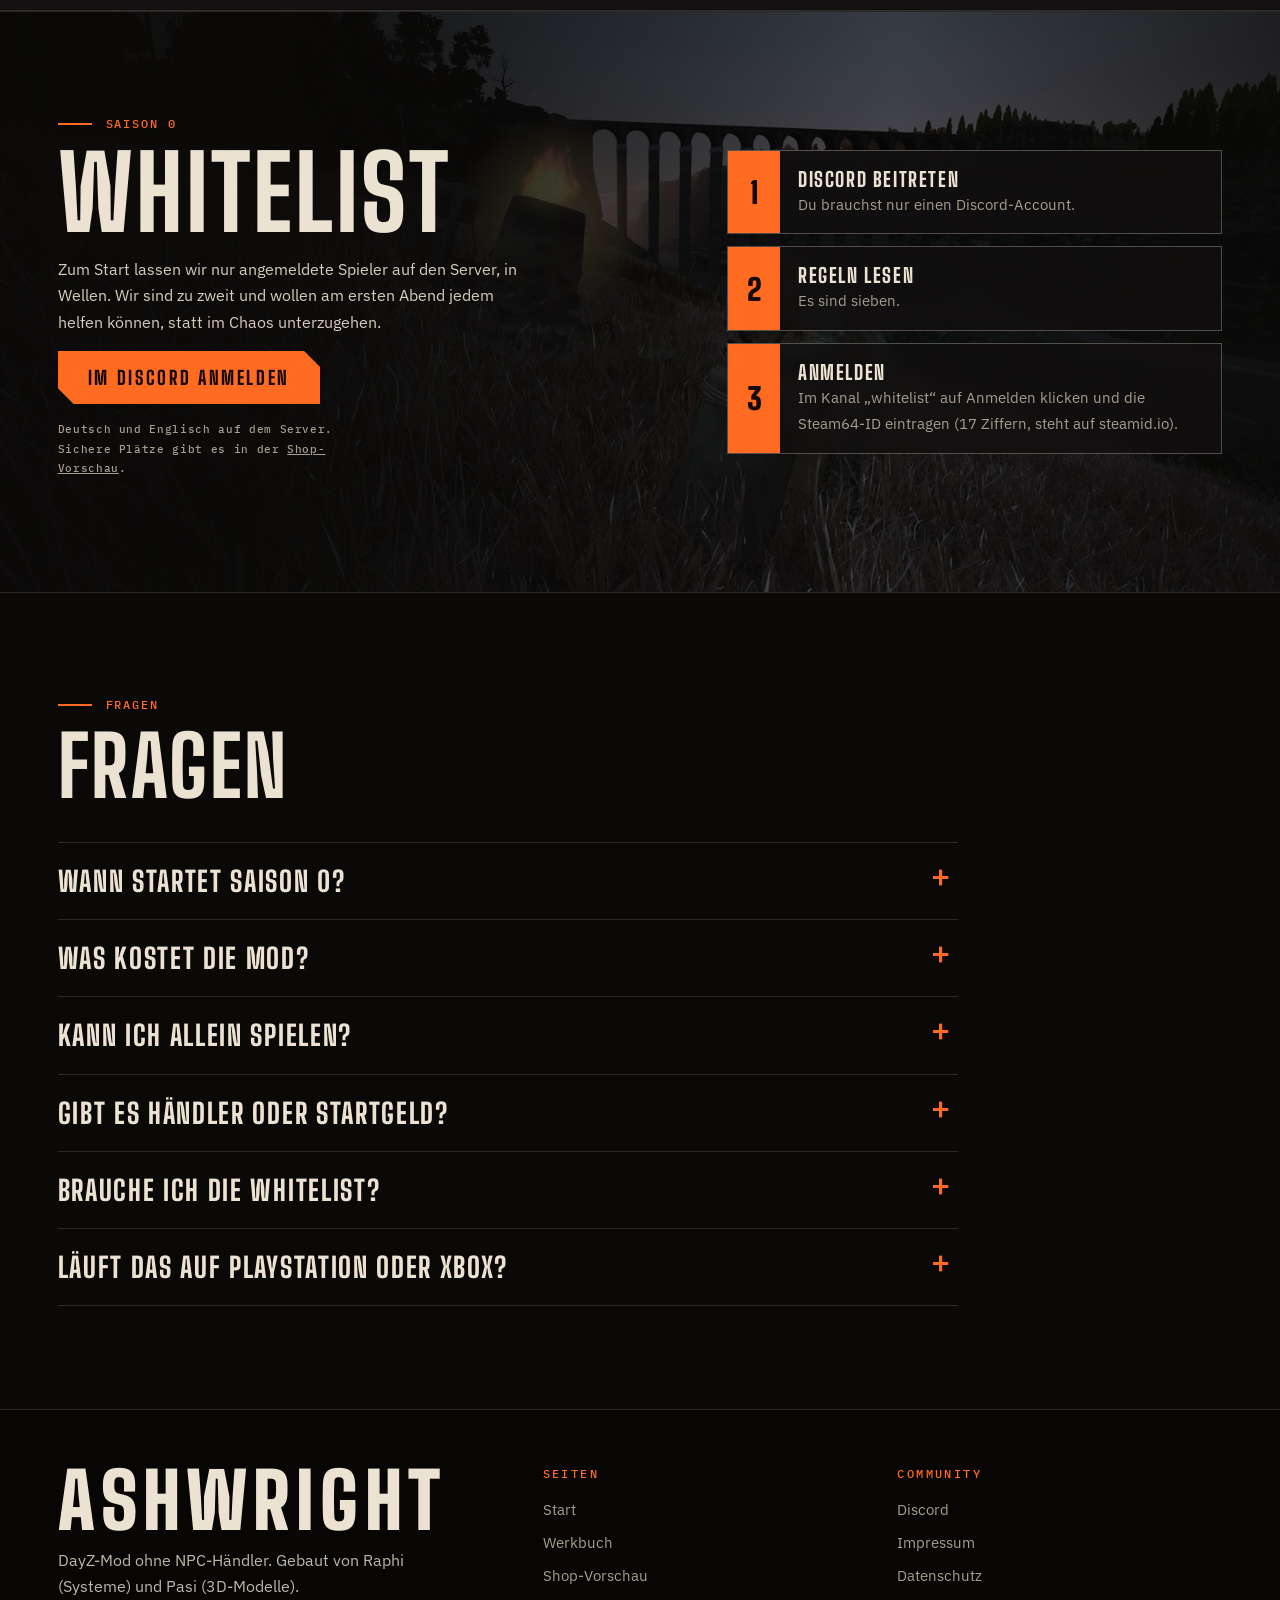
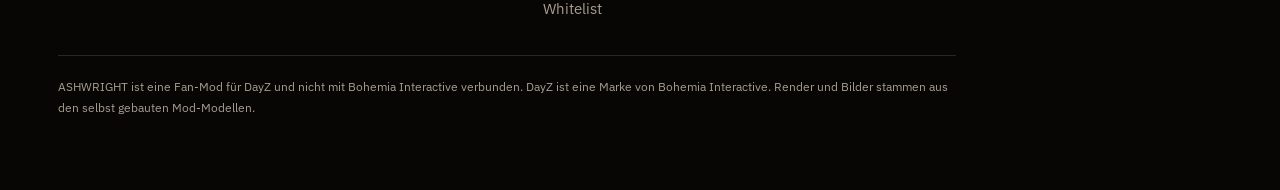
==== commit dc3c068f: "Cinematic-Design: Video-Hero aus Spielaufnahmen, dunkles Layout, Galerie, Berufe-Reiter Co-Authored-" ====
--- a/index.html
+++ b/index.html
@@ -11,7 +11,7 @@
 <link rel="alternate" hreflang="en" href="https://ashwright.de/en.html">
 <meta property="og:title" content="ASHWRIGHT – DayZ-Mod ohne NPC-Händler"><meta property="og:description" content="ASHWRIGHT ist eine DayZ-Mod ohne NPC-Händler: Erz abbauen, schmelzen, schmieden und an andere Spieler verkaufen. Deutscher und englischer Server, Whitelist über Discord."><meta property="og:image" content="https://ashwright.de/img/hero.webp"><meta property="og:type" content="website"><meta name="twitter:card" content="summary_large_image">
 <link rel="preload" href="fonts/big-shoulders-display-latin-900-normal.woff2" as="font" type="font/woff2" crossorigin>
-<link rel="stylesheet" href="style.css">
+<link rel="stylesheet" href="style.css?v=20261019c">
 <script>document.documentElement.classList.add('js')</script>
 
 </head>
@@ -28,109 +28,115 @@
 </div></header>
 <main id="main">
 
-<section class="hero"><div class="wrap">
-  <div>
+<section class="hero" style="padding:0">
+  <img class="poster" src="media/hero-poster.webp" alt="" width="1600" height="670">
+  <video autoplay muted loop playsinline preload="metadata" poster="media/hero-poster.webp" aria-hidden="true"><source src="media/hero.mp4" type="video/mp4"></video>
+  <canvas id="embers" aria-hidden="true"></canvas>
+  <div class="wrap">
     <div class="kicker mono"><span>DayZ-Mod</span><span>Karte Antoria</span><span>Deutsch &amp; English</span></div>
     <h1>ASH<span class="o">WRIGHT</span></h1>
-    <p class="promise">Ein DayZ-Server ohne NPC-Händler. Du baust <b>Erz</b> ab, schmilzt es im Ofen, den du selbst gemauert hast, schmiedest dein Werkzeug und <b>handelst mit anderen Spielern</b>. Allein geht das auch.</p>
-    <div class="cta">
-      <a class="btn" href="#whitelist">Whitelist-Platz sichern</a>
-      <a class="btn ghost" href="https://discord.gg/mjJFGwnTns">Discord</a>
-      <small>Saison 0 · Early Access · Freischaltung in Wellen</small>
-    </div>
+    <p class="lede">Ein DayZ-Server ohne NPC-Händler. Du baust <b>Erz</b> ab, schmilzt es im Ofen, den du selbst gemauert hast, schmiedest dein Werkzeug und <b>handelst mit anderen Spielern</b>. Allein geht das auch.</p>
+    <div class="cta"><a class="btn" href="#whitelist">Whitelist-Platz sichern</a><a class="btn ghost" href="https://discord.gg/mjJFGwnTns">Discord beitreten</a></div>
   </div>
-  <figure class="plate" style="margin:0">
-    <span class="tag t1">Eisen · <b>rostrot gebändert</b></span>
-    <span class="tag t2">Kupfer · <b>grün angelaufen</b></span>
-    <span class="tag t3">Zinn · <b>seltener</b></span>
-    <img src="img/trio.webp" width="1400" height="787" alt="Drei Erzvorkommen auf einer Wiese bei Dämmerung: Eisen, Kupfer und Zinn">
-    <div class="stamp" aria-hidden="true">ASH<small>MEISTER</small></div>
-  </figure>
+  <div class="facts"><div class="wrap"><div><b>Keine Händler</b><span>Alles hat ein Spieler hergestellt</span></div><div><b>14 Berufe</b><span>Vom Bergbau bis zum Büchsenmacher</span></div><div><b>Solo spielbar</b><span>Handel spart Zeit, mehr nicht</span></div><div><b>Saison 0</b><span>Early Access, Freischaltung in Wellen</span></div></div></div>
+</section>
+
+<section id="spiel"><div class="wrap">
+  <div class="eyebrow mono rv">Das Spiel</div>
+  <div class="feature">
+  <div class="txt rv"><div class="num">01</div><h2>Kein Erz spawnt zufällig</h2><p>Jedes Vorkommen liegt da, wo es geologisch hingehört, berechnet aus den echten Kartendaten: Gestein, Gelände, Wasser und Hang. Erz wächst in Echtzeit nach, und deine Hacke entscheidet, was du abbauen kannst. Ist sie zu weich, prallt sie ab.</p><a class="more" href="werkbuch.html#erze">Mehr zu Erzen</a></div>
+  <figure class="shot rv"><img src="media/shot-erz.webp" width="1600" height="670" loading="lazy" alt="Ein Brocken bricht unter der Hacke"><figcaption class="mono">Ein Brocken bricht unter der Hacke</figcaption></figure>
+</div>
+  <div class="feature rev">
+  <div class="txt rv"><div class="num">02</div><h2>Erz rein, Kohle drauf, Blasebalg</h2><p>Der Ofen schmilzt erst, wenn er heiß genug ist. Die Holzkohle brennst du im Meiler, den Lehmofen mauerst du selbst. Aus Kupfer und Zinn wird Bronze, und mit Bronze-Werkzeug kommst du an das Eisen.</p><a class="more" href="werkbuch.html#ofen">Mehr zum Schmelzen</a></div>
+  <figure class="shot rv"><img src="img/furnace.webp" width="1600" height="670" loading="lazy" alt="Der Schmelzofen aus Lehm und Stein"><figcaption class="mono">Der Schmelzofen aus Lehm und Stein</figcaption></figure>
+</div>
+  <div class="feature">
+  <div class="txt rv"><div class="num">03</div><h2>14 Berufe, fünf Güteklassen</h2><p>Jede Ader hat eine Güte, und die steckt später im Barren und im Werkzeug. Wie gut etwas wird, hängt am Erz und an der Erfahrung dessen, der es herstellt. Da wird nichts ausgewürfelt.</p><a class="more" href="werkbuch.html#berufe">Mehr zu den Berufen</a><div class="scale rv"><h3>Die fünf Güteklassen</h3><ol class="rungs"><li>Unrein<small>häufig</small></li><li>Solide<small>&nbsp;</small></li><li>Rein<small>&nbsp;</small></li><li>Hochrein<small>&nbsp;</small></li><li>Makellos<small>selten</small></li></ol></div></div>
+  <figure class="shot rv"><img src="media/shot-schmiede.webp" width="1600" height="670" loading="lazy" alt="Schmiede in der Dämmerung"><figcaption class="mono">Schmiede in der Dämmerung</figcaption></figure>
+</div>
+  <div class="feature rev">
+  <div class="txt rv"><div class="num">04</div><h2>Kein Händler, kein Startgeld</h2><p>Alles, was es gibt, hat ein Spieler hergestellt. Wer sich auf einen Beruf spezialisiert, verkauft an andere. Wer lieber allein spielt, kommt auch durch: Handel spart Zeit, mehr nicht. Außerhalb der Monuments gilt: erst reden, dann schießen.</p><a class="more" href="werkbuch.html#handel">Mehr zu Handel und PvP</a></div>
+  <figure class="shot rv"><img src="media/shot-viadukt.webp" width="1600" height="670" loading="lazy" alt="Antoria: Hütte vor dem Viadukt"><figcaption class="mono">Antoria: Hütte vor dem Viadukt</figcaption></figure>
+</div>
 </div></section>
 
-<div class="ticker" aria-hidden="true"><div><span>Keine NPC-Händler</span><span>■</span><span>Erz abbauen</span><span>■</span><span>Im Lehmofen schmelzen</span><span>■</span><span>Am Amboss schmieden</span><span>■</span><span>14 Berufe</span><span>■</span><span>Solo spielbar</span><span>■</span><span>Kein Startgeld</span><span>■</span><span>213 selbst gebaute Modelle</span><span>■</span><span>58 eigene Sounds</span><span>■</span><span>Erst reden, dann schießen</span><span>■</span><span>Keine NPC-Händler</span><span>■</span><span>Erz abbauen</span><span>■</span><span>Im Lehmofen schmelzen</span><span>■</span><span>Am Amboss schmieden</span><span>■</span><span>14 Berufe</span><span>■</span><span>Solo spielbar</span><span>■</span><span>Kein Startgeld</span><span>■</span><span>213 selbst gebaute Modelle</span><span>■</span><span>58 eigene Sounds</span><span>■</span><span>Erst reden, dann schießen</span><span>■</span></div></div>
+<section id="bilder" style="background:var(--bg-2);border-block:1px solid var(--line)"><div class="wrap">
+  <div class="eyebrow mono rv">Bilder</div>
+  <h2 class="sec-title rv">Aus dem Spiel</h2>
+  <p class="sec-lead rv" style="margin-bottom:34px">Aufnahmen aus dem Spiel und Renders der selbst gebauten Modelle. Über 200 davon sind fertig.</p>
+  <div class="gal rv"><a href="media/shot-staub.webp" data-cap="Erz zerfällt unter der Hacke"><img src="media/shot-staub.webp" loading="lazy" alt="Erz zerfällt unter der Hacke"></a><a href="img/trio.webp" data-cap="Eisen, Kupfer, Zinn"><img src="img/trio.webp" loading="lazy" alt="Eisen, Kupfer, Zinn"></a><a href="media/shot-ofen.webp" data-cap="Ofen in der Dämmerung"><img src="media/shot-ofen.webp" loading="lazy" alt="Ofen in der Dämmerung"></a><a href="media/shot-sturm.webp" data-cap="Sturm über dem Viadukt"><img src="media/shot-sturm.webp" loading="lazy" alt="Sturm über dem Viadukt"></a><a href="img/shatter.webp" data-cap="Brocken im Render"><img src="img/shatter.webp" loading="lazy" alt="Brocken im Render"></a><a href="img/furnace.webp" data-cap="Lehmofen bei Nacht"><img src="img/furnace.webp" loading="lazy" alt="Lehmofen bei Nacht"></a></div>
+</div></section>
+<dialog class="lb" id="lb"><button type="button">Schließen</button><img alt=""><p></p></dialog>
 
-<section id="ablauf"><div class="wrap">
-  <div class="sec-head rv"><span class="no">01</span><h2>Vom Klick zum ersten Barren</h2><p>So kommst du auf den Server und was du dort als Erstes tust.</p></div>
-  <ol class="chain rv">
-    <li><div class="n">1</div><h3>Anmelden</h3><p>Im Discord auf „Anmelden“ klicken und deine Steam64-ID eintragen. Dauert eine Minute.</p></li>
-    <li><div class="n">2</div><h3>Freischalten</h3><p>Wir lassen Spieler in Wellen rein. Bist du dran, bekommst du die Rolle und eine Nachricht von mir.</p></li>
-    <li><div class="n">3</div><h3>Küste</h3><p>Du startest mit einer Notfalltasche, einer Stein-Hacke und einem Lagerfeuer. Mehr nicht.</p></li>
-    <li><div class="n">4</div><h3>Handwerk</h3><p>Erz finden, abbauen, schmelzen, schmieden. Was du nicht brauchst, verkaufst du.</p></li>
-  </ol>
+<section id="berufe"><div class="wrap">
+  <div class="eyebrow mono rv">Berufe</div>
+  <h2 class="sec-title rv">Wer willst du sein</h2>
+  <p class="sec-lead rv" style="margin-bottom:34px">Jede Arbeit bringt Erfahrung in ihrem Beruf. Du kannst alles lernen, aber alles zu beherrschen kostet sehr viel Zeit.</p>
+  <div class="rv"><div class="tabs" role="tablist"><button role="tab" aria-selected="true" aria-controls="tp0">Rohstoffe</button><button role="tab" aria-selected="false" aria-controls="tp1">Veredeln</button><button role="tab" aria-selected="false" aria-controls="tp2">Herstellen</button><button role="tab" aria-selected="false" aria-controls="tp3">Draußen</button></div><h3 class="nojs-h">Rohstoffe</h3><div class="tabpanel" id="tp0" role="tabpanel"><div class="t" style="--c:var(--steel)"><h3>Bergbau</h3><p>Erz abbauen, mit mehr Ausbeute je Stufe.</p></div><div class="t" style="--c:var(--steel)"><h3>Prospektion</h3><p>Vorkommen finden und einschätzen.</p></div><div class="t" style="--c:var(--steel)"><h3>Forst &amp; Harz</h3><p>Bäume fällen, Holz spalten, Harz sammeln.</p></div><div class="t" style="--c:var(--steel)"><h3>Jagd &amp; Gerben</h3><p>Fell, Leder, Sehnen und Fleisch.</p></div></div><h3 class="nojs-h">Veredeln</h3><div class="tabpanel" id="tp1" role="tabpanel" hidden><div class="t" style="--c:var(--ember)"><h3>Hüttenwesen</h3><p>Erz im Ofen zu Barren schmelzen.</p></div><div class="t" style="--c:var(--ember)"><h3>Keramik &amp; Glas</h3><p>Tiegel, Gussformen, Ziegel.</p></div><div class="t" style="--c:var(--ember)"><h3>Labor</h3><p>Schwefel, Salpeter und andere Grundstoffe.</p></div><div class="t" style="--c:var(--ember)"><h3>Landwirtschaft</h3><p>Beete anlegen, ernten, Vorräte anlegen.</p></div><div class="t" style="--c:var(--ember)"><h3>Münzer</h3><p>Prägt die Münzen, mit denen gehandelt wird.</p></div></div><h3 class="nojs-h">Herstellen</h3><div class="tabpanel" id="tp2" role="tabpanel" hidden><div class="t" style="--c:var(--patina)"><h3>Schmieden</h3><p>Werkzeug am Amboss, per Minispiel.</p></div><div class="t" style="--c:var(--patina)"><h3>Büchsenmacher</h3><p>Waffen aus Einzelteilen.</p></div><div class="t" style="--c:var(--patina)"><h3>Mechanik</h3><p>Motoren und Fahrzeuge.</p></div><div class="t" style="--c:var(--patina)"><h3>Bauen</h3><p>Hütten, Häuser, Mauern.</p></div></div><h3 class="nojs-h">Draußen</h3><div class="tabpanel" id="tp3" role="tabpanel" hidden><div class="t" style="--c:var(--glow)"><h3>Überleben</h3><p>Feuer machen, Behelfswerkzeug, die ersten Tage.</p></div><div class="t" style="--c:var(--glow)"><h3>Fertigkeiten</h3><p>Kondition, Schleichen, Fernkampf, Nahkampf, Erste Hilfe: werden durch Übung besser.</p></div></div></div>
+  <p class="rv" style="margin-top:30px"><a class="btn ghost" href="werkbuch.html">Werkbuch lesen</a></p>
 </div></section>
 
-<section class="board" id="shop"><div class="wrap">
-  <div class="sec-head rv"><span class="no">02</span><h2>Server unterstützen</h2><p>Die Mod ist kostenlos. Wer uns helfen will, kann Pakete kaufen, die nichts am Spiel ändern. Der Verkauf startet, sobald die Abstimmung mit Bohemia Interactive durch ist.</p></div>
-  <div class="menu">
-    <ul class="price-list rv">
-      <li><div class="row"><h3>Reservierter Platz<span class="badge">Vorschau</span></h3><span class="dots"></span><span class="pr">—<s>Preis folgt</s></span></div><p>Dein Platz in Saison 0 ist sicher, auch wenn die Wellen voll sind. Du startest am selben Tag wie alle anderen in deiner Welle.</p></li>
-      <li><div class="row"><h3>Supporter<span class="badge">Vorschau</span></h3><span class="dots"></span><span class="pr">—<s>Preis folgt</s></span></div><p>Discord-Rolle, Namensplakette beim Chat und ein Platz auf der Credits-Wand.</p></li>
-      <li><div class="row"><h3>Skins<span class="badge">Vorschau</span></h3><span class="dots"></span><span class="pr">—<s>Preis folgt</s></span></div><p>Kleidung, Waffen-Finish, Banner für deine Base, dein eigenes Meisterzeichen-Design. Nur Optik, die Werte bleiben gleich.</p></li>
-      <li><div class="row"><h3>Warteschlange<span class="badge">in Klärung</span></h3><span class="dots"></span><span class="pr">—<s>Preis folgt</s></span></div><p>Bei vollem Server zuerst rein. Gibt es nur, wenn Bohemia es freigibt.</p></li>
-    </ul>
-    <aside class="fair rv">
-      <h3>Unsere Zusage</h3>
-      <ul>
-        <li>Alles Bezahlte ist Optik, Anerkennung oder Komfort beim Einloggen.</li>
-        <li class="no">Keine Waffen, Munition, Fahrzeuge, Materialien oder Münzen.</li>
-        <li class="no">Kein Erfahrungs-Boost, keine Rezepte, keine größere Base.</li>
-        <li>Ohne Kauf verpasst du im Spiel nichts.</li>
-      </ul>
-      <a class="btn dark" href="shop.html" style="font-size:17px;padding:13px 18px">Alle Details</a>
-      <span class="mono">Es gelten die Monetarisierungs-Regeln von Bohemia Interactive.</span>
-    </aside>
+<section id="shop" style="background:var(--bg-2);border-block:1px solid var(--line)"><div class="wrap">
+  <div class="eyebrow mono rv">Unterstützen</div>
+  <h2 class="sec-title rv">Server unterstützen</h2>
+  <p class="sec-lead rv" style="margin-bottom:34px">Die Mod ist kostenlos. Wer uns helfen will, kann Pakete kaufen, die nichts am Spiel ändern. Der Verkauf startet, sobald die Abstimmung mit Bohemia Interactive durch ist.</p>
+  <div class="packs rv"><div class="pack"><span class="tag-p">Vorschau</span><h3>Reservierter Platz</h3><p>Dein Platz in Saison 0 ist sicher, auch wenn die Wellen voll sind. Du startest am selben Tag wie alle in deiner Welle.</p><div class="price">—<s>Preis folgt</s></div></div><div class="pack"><span class="tag-p">Vorschau</span><h3>Supporter</h3><p>Discord-Rolle, Namensplakette im Chat und ein Platz auf der Credits-Wand.</p><div class="price">—<s>Preis folgt</s></div></div><div class="pack"><span class="tag-p">Vorschau</span><h3>Skins</h3><p>Kleidung, Waffen-Finish, Basen-Banner, dein eigenes Meisterzeichen. Nur Optik, die Werte bleiben gleich.</p><div class="price">—<s>Preis folgt</s></div></div><div class="pack"><span class="tag-p">in Klärung</span><h3>Warteschlange</h3><p>Bei vollem Server zuerst rein. Gibt es nur, wenn Bohemia es freigibt.</p><div class="price">—<s>Preis folgt</s></div></div></div>
+  <div class="promise rv">
+    <div><h3>Das gilt immer</h3><ul><li>Alles Bezahlte ist Optik, Anerkennung oder Komfort beim Einloggen.</li><li>Ohne Kauf verpasst du im Spiel nichts.</li></ul></div>
+    <div><h3>Das kaufst du nie</h3><ul><li class="no">Waffen, Munition, Fahrzeuge, Materialien, Münzen</li><li class="no">Erfahrungs-Boost, Rezepte, größere Basen</li></ul></div>
+    <div><a class="btn dark" href="shop.html" style="font-size:16px;padding:14px 22px">Alle Details</a><div class="mono" style="color:var(--muted);margin-top:10px;font-size:.6em;max-width:16em">Es gelten die Monetarisierungs-Regeln von Bohemia Interactive.</div></div>
   </div>
 </div></section>
 
-<section id="werkbuch"><div class="wrap">
-  <div class="sec-head rv"><span class="no">03</span><h2>Das Werkbuch</h2><p>Hier kannst du nachlesen, wie das Handwerk funktioniert. Vier Gruppen, 14 Berufe, fünf Güteklassen.</p></div>
-  <div class="guilds rv">
-    <a class="guild g1" href="werkbuch.html#berufe"><header><h3>Rohstoffe</h3><span class="mono">4</span></header><div class="body"><p>Alles, was du aus dem Boden, dem Wald und dem Wild holst.</p><ul><li>Bergbau</li><li>Prospektion</li><li>Forst &amp; Harz</li><li>Jagd &amp; Gerben</li></ul></div></a>
-    <a class="guild g2" href="werkbuch.html#berufe"><header><h3>Veredeln</h3><span class="mono">5</span></header><div class="body"><p>Aus Erz werden Barren, aus Ton Tiegel, aus Silber Münzen.</p><ul><li>Hüttenwesen</li><li>Keramik &amp; Glas</li><li>Labor</li><li>Landwirtschaft</li><li>Münzer</li></ul></div></a>
-    <a class="guild g3" href="werkbuch.html#berufe"><header><h3>Herstellen</h3><span class="mono">4</span></header><div class="body"><p>Am Amboss, an der Werkbank, auf der Baustelle.</p><ul><li>Schmieden</li><li>Büchsenmacher</li><li>Mechanik</li><li>Bauen</li></ul></div></a>
-    <a class="guild g4" href="werkbuch.html#berufe"><header><h3>Draußen</h3><span class="mono">1 + 5</span></header><div class="body"><p>Ein Beruf und fünf Fertigkeiten, die mit Übung besser werden.</p><ul><li>Überleben</li><li>Kondition</li><li>Schleichen</li><li>Fern- &amp; Nahkampf</li><li>Erste Hilfe</li></ul></div></a>
+<section class="band" id="whitelist"><div class="wrap">
+  <div class="rv">
+    <div class="eyebrow mono">Saison 0</div>
+    <h2>Whitelist</h2>
+    <p style="max-width:30em;color:#d6ccbc">Zum Start lassen wir nur angemeldete Spieler auf den Server, in Wellen. Wir sind zu zweit und wollen am ersten Abend jedem helfen können, statt im Chaos unterzugehen.</p>
+    <p><a class="btn" href="https://discord.gg/mjJFGwnTns">Im Discord anmelden</a></p>
+    <p class="mono" style="color:var(--muted);max-width:30em;font-size:.68em;line-height:1.8;text-transform:none;letter-spacing:.06em">Deutsch und Englisch auf dem Server. Sichere Plätze gibt es in der <a href="shop.html">Shop-Vorschau</a>.</p>
   </div>
-  <div class="scale rv">
-    <h3>Die fünf Güteklassen</h3>
-    <ol class="rungs">
-  <li>Unrein<small>häufig</small></li><li>Solide<small>&nbsp;</small></li><li>Rein<small>&nbsp;</small></li><li>Hochrein<small>&nbsp;</small></li><li>Makellos<small>selten</small></li>
-</ol>
-  </div>
-  <p class="rv" style="margin-top:26px"><a class="btn dark" href="werkbuch.html">Werkbuch lesen</a></p>
-</div></section>
-
-<section class="ticket-sec" id="whitelist"><div class="wrap">
-  <div class="ticket rv">
-    <div class="main">
-      <span class="mono">Auftragszettel · Saison 0</span>
-      <h2>Whitelist</h2>
-      <p>Zum Start lassen wir nur angemeldete Spieler auf den Server, in Wellen. Wir sind zu zweit und wollen am ersten Abend jedem helfen können, statt im Chaos unterzugehen.</p>
-      <ol>
-        <li>Discord beitreten</li>
-        <li>Regeln lesen, es sind sieben</li>
-        <li>Im Kanal „whitelist“ auf <b>Anmelden</b> klicken, Steam64-ID eintragen (17 Ziffern, steht auf steamid.io)</li>
-      </ol>
-      <a class="btn" href="https://discord.gg/mjJFGwnTns">Im Discord anmelden</a>
-    </div>
-    <div class="side">
-      <span class="mono">Saison</span><div class="big">0</div>
-      <p style="margin:0;font-size:.95em">Deutsch und Englisch auf dem Server. Du willst sicher dabei sein? Wirf einen Blick auf den <a href="shop.html">reservierten Platz</a>.</p>
-    </div>
-  </div>
+  <ol class="steps rv"><li><b>Discord beitreten</b><span>Du brauchst nur einen Discord-Account.</span></li><li><b>Regeln lesen</b><span>Es sind sieben.</span></li><li><b>Anmelden</b><span>Im Kanal „whitelist“ auf <b style="display:inline;font:inherit;text-transform:none;letter-spacing:0">Anmelden</b> klicken und die Steam64-ID eintragen (17 Ziffern, steht auf steamid.io).</span></li></ol>
 </div></section>
 
 <section id="fragen"><div class="wrap">
-  <div class="sec-head rv"><span class="no">04</span><h2>Fragen</h2></div>
-  <div class="faq rv">
-    <details><summary>Wann startet Saison 0?</summary><p>Sobald der Termin feststeht, steht er im Discord unter Ankündigungen. Wer den Ping dafür aktiviert, verpasst ihn nicht.</p></details>
-    <details><summary>Was kostet die Mod?</summary><p>Nichts. Zur Unterstützung wird es freiwillige Pakete geben, die nichts am Spiel ändern. Sie sind in der <a href="shop.html">Shop-Vorschau</a> beschrieben.</p></details>
-    <details><summary>Kann ich allein spielen?</summary><p>Ja. Jede Kette lässt sich solo durchspielen. In der Gruppe geht es nur schneller.</p></details>
-    <details><summary>Gibt es Händler oder Startgeld?</summary><p>Nein. Alles, was es gibt, hat ein Spieler hergestellt. Gehandelt wird unter Spielern.</p></details>
-    <details><summary>Brauche ich die Whitelist?</summary><p>Ja, zum Start. Anmelden kannst du dich im Discord.</p></details>
-    <details><summary>Läuft das auf PlayStation oder Xbox?</summary><p>Leider nein. DayZ-Mods gibt es nur auf dem PC.</p></details>
-  </div>
+  <div class="eyebrow mono rv">Fragen</div>
+  <h2 class="sec-title rv">Fragen</h2>
+  <div class="faq rv"><details><summary>Wann startet Saison 0?</summary><p>Sobald der Termin feststeht, steht er im Discord unter Ankündigungen. Wer den Ping dafür aktiviert, verpasst ihn nicht.</p></details><details><summary>Was kostet die Mod?</summary><p>Nichts. Zur Unterstützung wird es freiwillige Pakete geben, die nichts am Spiel ändern. Sie sind in der <a href="shop.html">Shop-Vorschau</a> beschrieben.</p></details><details><summary>Kann ich allein spielen?</summary><p>Ja. Jede Kette lässt sich solo durchspielen. In der Gruppe geht es nur schneller.</p></details><details><summary>Gibt es Händler oder Startgeld?</summary><p>Nein. Alles, was es gibt, hat ein Spieler hergestellt. Gehandelt wird unter Spielern.</p></details><details><summary>Brauche ich die Whitelist?</summary><p>Ja, zum Start. Anmelden kannst du dich im Discord.</p></details><details><summary>Läuft das auf PlayStation oder Xbox?</summary><p>Leider nein. DayZ-Mods gibt es nur auf dem PC.</p></details></div>
 </div></section>
+
+<script>
+(function(){
+  // Glut-Funken im Titelbild
+  var c=document.getElementById('embers');
+  if(c && !matchMedia('(prefers-reduced-motion: reduce)').matches){
+    var x=c.getContext('2d'),W,H,P=[],N=innerWidth<700?26:60;
+    function size(){W=c.width=c.offsetWidth;H=c.height=c.offsetHeight}
+    function mk(r){return {x:Math.random()*W,y:r?H+10:Math.random()*H,v:.25+Math.random()*.9,s:.6+Math.random()*1.9,d:(Math.random()-.5)*.35,a:.25+Math.random()*.7,t:Math.random()*6}}
+    size();for(var i=0;i<N;i++)P.push(mk(false));addEventListener('resize',size);
+    var run=true;new IntersectionObserver(function(e){run=e[0].isIntersecting}).observe(c);
+    (function f(){if(run){x.clearRect(0,0,W,H);for(var i=0;i<P.length;i++){var p=P[i];p.y-=p.v;p.x+=p.d+Math.sin(p.t+=.02)*.25;
+      if(p.y<-10||p.x<-10||p.x>W+10){P[i]=mk(true);continue}
+      var g=x.createRadialGradient(p.x,p.y,0,p.x,p.y,p.s*4);g.addColorStop(0,'rgba(255,190,100,'+p.a+')');g.addColorStop(1,'rgba(255,107,33,0)');
+      x.fillStyle=g;x.beginPath();x.arc(p.x,p.y,p.s*4,0,6.3);x.fill()}}requestAnimationFrame(f)})();
+  }
+  // Video nur, wenn Datensparmodus aus ist; pausiert außerhalb des Bildschirms
+  var v=document.querySelector('.hero video');
+  if(v){var sd=navigator.connection&&navigator.connection.saveData;if(sd){v.remove()}else{
+    new IntersectionObserver(function(e){e[0].isIntersecting?v.play().catch(function(){}):v.pause()}).observe(v)}}
+  // Berufe-Reiter
+  var tabs=document.querySelectorAll('.tabs button'),panels=document.querySelectorAll('.tabpanel');
+  tabs.forEach(function(b){b.addEventListener('click',function(){tabs.forEach(function(t){t.setAttribute('aria-selected',t===b)});
+    panels.forEach(function(p){p.hidden=p.id!==b.getAttribute('aria-controls')})})});
+  // Bildbetrachter
+  var dlg=document.getElementById('lb');
+  if(dlg&&dlg.showModal){document.querySelectorAll('.gal a').forEach(function(a){a.addEventListener('click',function(e){e.preventDefault();
+    dlg.querySelector('img').src=a.href;dlg.querySelector('img').alt=a.dataset.cap;dlg.querySelector('p').textContent=a.dataset.cap;dlg.showModal()})});
+    dlg.addEventListener('click',function(e){if(e.target===dlg||e.target.tagName==='BUTTON')dlg.close()})}
+})();
+</script>
+
 
 </main>
 <footer><div class="wrap">
--- a/style.css
+++ b/style.css
@@ -1,251 +1,282 @@
-/* ASHWRIGHT – Werkstattbuch
-   Papier, Tinte, Esse. Schriften liegen lokal in /fonts (keine Verbindung zu Drittanbietern). */
+/* ASHWRIGHT – dunkel, cineastisch. Schriften liegen lokal in /fonts (keine Verbindung zu Drittanbietern). */
 
 @font-face{font-family:"Shoulders";src:url(fonts/big-shoulders-display-latin-800-normal.woff2) format("woff2");font-weight:800;font-display:swap}
 @font-face{font-family:"Shoulders";src:url(fonts/big-shoulders-display-latin-900-normal.woff2) format("woff2");font-weight:900;font-display:swap}
-@font-face{font-family:"Newsreader";src:url(fonts/newsreader-latin-wght-normal.woff2) format("woff2");font-weight:200 800;font-style:normal;font-display:swap}
-@font-face{font-family:"Newsreader";src:url(fonts/newsreader-latin-wght-italic.woff2) format("woff2");font-weight:200 800;font-style:italic;font-display:swap}
+@font-face{font-family:"Plex";src:url(fonts/ibm-plex-sans-latin-400-normal.woff2) format("woff2");font-weight:400;font-display:swap}
+@font-face{font-family:"Plex";src:url(fonts/ibm-plex-sans-latin-600-normal.woff2) format("woff2");font-weight:600;font-display:swap}
 @font-face{font-family:"Plex Mono";src:url(fonts/ibm-plex-mono-latin-500-normal.woff2) format("woff2");font-weight:500;font-display:swap}
 @font-face{font-family:"Plex Mono";src:url(fonts/ibm-plex-mono-latin-700-normal.woff2) format("woff2");font-weight:700;font-display:swap}
 
 :root{
-  --paper:#e9e0cc; --paper-2:#ddd2b8; --paper-3:#cfc3a5;
-  --ink:#16110d; --soot:#2b231c; --board:#1d1713;
-  --ember:#e2521a; --glow:#ffb04a;
-  --patina:#2f7a67; --steel:#5b6770; --rule:#16110d;
+  color-scheme:dark;
+  --bg:#0a0908; --bg-2:#121010; --bg-3:#1b1714; --line:rgba(236,226,210,.14); --line-2:rgba(236,226,210,.3);
+  --text:#ece2d2; --muted:#a79d8f; --ember:#ff6b21; --glow:#ffb257; --patina:#4bb89a; --steel:#8ba3af;
   --f-display:"Shoulders","Arial Narrow",Impact,sans-serif;
-  --f-text:"Newsreader",Georgia,"Times New Roman",serif;
+  --f-text:"Plex",system-ui,"Segoe UI",sans-serif;
   --f-mono:"Plex Mono",ui-monospace,Consolas,monospace;
-  --gutter:clamp(18px,4.5vw,64px);
-  --max:1240px;
+  --gutter:clamp(18px,4.5vw,72px);--max:1280px;
+  --cut:polygon(0 0,calc(100% - 16px) 0,100% 16px,100% 100%,16px 100%,0 calc(100% - 16px));
 }
 *{box-sizing:border-box}
-html{scroll-behavior:smooth;scroll-padding-top:72px}
-body{margin:0;background:var(--paper);color:var(--ink);font:400 clamp(18px,1.25vw,20px)/1.6 var(--f-text);-webkit-font-smoothing:antialiased;overflow-x:hidden}
-/* Papierkorn */
-body::before{content:"";position:fixed;inset:0;z-index:100;pointer-events:none;opacity:.5;mix-blend-mode:multiply;
-  background-image:url("data:image/svg+xml;utf8,<svg xmlns='http://www.w3.org/2000/svg' width='220' height='220'><filter id='n'><feTurbulence type='fractalNoise' baseFrequency='.85' numOctaves='2' stitchTiles='stitch'/><feColorMatrix values='0 0 0 0 .35  0 0 0 0 .28  0 0 0 0 .18  0 0 0 .55 0'/></filter><rect width='100%' height='100%' filter='url(%23n)'/></svg>")}
+html{scroll-behavior:smooth;scroll-padding-top:76px;background:var(--bg)}
+body{margin:0;background:var(--bg);color:var(--text);font:400 clamp(16px,1.1vw,18px)/1.65 var(--f-text);-webkit-font-smoothing:antialiased;overflow-x:hidden}
+body::after{content:"";position:fixed;inset:0;z-index:90;pointer-events:none;opacity:.07;mix-blend-mode:overlay;
+  background-image:url("data:image/svg+xml;utf8,<svg xmlns='http://www.w3.org/2000/svg' width='200' height='200'><filter id='n'><feTurbulence type='fractalNoise' baseFrequency='.9' numOctaves='2' stitchTiles='stitch'/></filter><rect width='100%' height='100%' filter='url(%23n)'/></svg>")}
 img{display:block;max-width:100%;height:auto}
 a{color:inherit}
-:focus-visible{outline:3px solid var(--ember);outline-offset:3px}
+:focus-visible{outline:2px solid var(--glow);outline-offset:3px}
 .wrap{max-width:var(--max);margin-inline:auto;padding-inline:var(--gutter)}
-.mono{font-family:var(--f-mono);font-weight:500;font-size:.72em;letter-spacing:.14em;text-transform:uppercase}
-.skip{position:absolute;left:-999px}.skip:focus{left:12px;top:12px;z-index:200;background:var(--ink);color:var(--paper);padding:8px 12px}
+.mono{font-family:var(--f-mono);font-weight:500;font-size:.74em;letter-spacing:.16em;text-transform:uppercase}
+.skip{position:absolute;left:-999px}.skip:focus{left:12px;top:12px;z-index:200;background:var(--ember);color:#150a04;padding:8px 12px}
+p{margin:0 0 1em}
+h2,h3{margin:0;font-family:var(--f-display);text-transform:uppercase;letter-spacing:.03em}
 
 /* ---------- Kopfleiste ---------- */
-.bar{position:sticky;top:0;z-index:50;background:var(--ink);color:var(--paper);border-bottom:3px solid var(--ember)}
-.bar .wrap{display:flex;align-items:center;gap:clamp(14px,3vw,38px);height:56px}
-.brand{font:900 26px/1 var(--f-display);letter-spacing:.1em;text-decoration:none;color:var(--paper);display:flex;align-items:center;gap:10px}
-.brand i{font-style:normal;display:grid;place-items:center;width:30px;height:30px;background:var(--ember);color:var(--ink);font-size:13px;letter-spacing:0;transform:rotate(-6deg)}
-.bar nav{display:flex;gap:clamp(12px,2.4vw,30px);margin-left:auto;align-items:center}
-.bar nav a{font:500 12px var(--f-mono);letter-spacing:.14em;text-transform:uppercase;text-decoration:none;opacity:.8;padding:6px 0;border-bottom:2px solid transparent}
-.bar nav a:hover,.bar nav a[aria-current]{opacity:1;border-color:var(--ember)}
-.bar .go{background:var(--ember);color:var(--ink);opacity:1;padding:8px 14px;border:0;font-weight:700}
-.bar .go:hover{background:var(--glow);border:0}
-.bar nav a.lang{border:2px solid var(--paper);padding:4px 8px;opacity:.9}.bar nav a.lang:hover{background:var(--paper);color:var(--ink)}
-@media(max-width:760px){.bar nav a:not(.go):not(.lang){display:none}.bar nav{margin-left:auto}.bar .go{margin-left:0}}
+.bar{position:sticky;top:0;z-index:60;background:linear-gradient(rgba(10,9,8,.92),rgba(10,9,8,.78));backdrop-filter:blur(10px);-webkit-backdrop-filter:blur(10px);border-bottom:1px solid var(--line)}
+.bar .wrap{display:flex;align-items:center;gap:clamp(14px,3vw,38px);height:64px}
+.brand{font:900 27px/1 var(--f-display);letter-spacing:.14em;text-decoration:none;display:flex;align-items:center;gap:12px}
+.brand i{width:26px;height:26px;background:var(--ember);clip-path:polygon(50% 0,100% 100%,0 100%);display:block}
+.bar nav{display:flex;gap:clamp(14px,2.6vw,34px);margin-left:auto;align-items:center}
+.bar nav a{font:500 12px var(--f-mono);letter-spacing:.16em;text-transform:uppercase;text-decoration:none;color:var(--muted);padding:6px 0;border-bottom:2px solid transparent;transition:color .15s}
+.bar nav a:hover,.bar nav a[aria-current]{color:var(--text);border-color:var(--ember)}
+.bar nav a.lang{border:1px solid var(--line-2);padding:5px 9px}
+.bar nav a.go{background:var(--ember);color:#150a04;padding:10px 18px;border:0;font-weight:700;clip-path:polygon(0 0,calc(100% - 9px) 0,100% 9px,100% 100%,9px 100%,0 calc(100% - 9px))}
+.bar nav a.go:hover{background:var(--glow);color:#150a04}
+@media(max-width:760px){.bar nav a:not(.go):not(.lang){display:none}.bar .wrap{gap:8px;height:58px}.brand{font-size:21px;gap:8px;letter-spacing:.1em}.brand i{width:20px;height:20px}.bar nav{gap:8px}.bar nav a.go{padding:9px 12px;font-size:11px}.bar nav a.lang{padding:5px 7px}}
 
 /* ---------- Knöpfe ---------- */
-.btn{display:inline-flex;align-items:center;gap:10px;padding:16px 26px;border:3px solid var(--ink);background:var(--ember);color:var(--ink);
-  font:800 20px/1 var(--f-display);letter-spacing:.1em;text-transform:uppercase;text-decoration:none;box-shadow:6px 6px 0 var(--ink);transition:transform .12s,box-shadow .12s}
-.btn:hover{transform:translate(3px,3px);box-shadow:3px 3px 0 var(--ink)}
-.btn:active{transform:translate(6px,6px);box-shadow:0 0 0 var(--ink)}
-.btn.ghost{background:transparent}
-.btn.dark{background:var(--ink);color:var(--paper);box-shadow:6px 6px 0 var(--ember);border-color:var(--ink)}
-.btn.dark:hover{box-shadow:3px 3px 0 var(--ember)}
-.btn[aria-disabled=true]{background:var(--paper-3);box-shadow:none;cursor:not-allowed;opacity:.75}
-
-/* ---------- Titelseite ---------- */
-.hero{position:relative;overflow-x:clip;padding-block:clamp(28px,5vw,64px) clamp(40px,6vw,84px);border-bottom:3px solid var(--ink)}
-.hero .wrap{display:grid;grid-template-columns:minmax(0,1.05fr) minmax(0,.95fr);gap:clamp(24px,4vw,64px);align-items:center}
-.kicker{display:flex;flex-wrap:wrap;gap:8px 18px;margin-bottom:18px}
-.kicker span{border:2px solid var(--ink);padding:5px 10px}
-.kicker span:first-child{background:var(--ink);color:var(--paper)}
-h1{margin:0;font:900 clamp(54px,8.4vw,126px)/.82 var(--f-display);letter-spacing:.015em;text-transform:uppercase;margin-left:-.04em}
-h1 .o{color:var(--ember)}
-.promise{max-width:30em;margin:22px 0 28px;font-size:clamp(20px,1.7vw,25px);line-height:1.45}
-.promise b{font-weight:700;background:linear-gradient(transparent 62%,rgba(226,82,26,.38) 62%)}
-.cta{display:flex;flex-wrap:wrap;gap:18px 22px;align-items:center}
-.cta small{font:500 12px/1.4 var(--f-mono);letter-spacing:.1em;text-transform:uppercase;max-width:16em;opacity:.75}
-
-/* Erz-Tafel mit Beschriftung */
-.plate{position:relative;background:var(--board);padding:12px;border:3px solid var(--ink);box-shadow:12px 12px 0 var(--ink);transform:rotate(1.2deg)}
-.plate img{width:100%;aspect-ratio:1400/787;object-fit:cover;filter:saturate(.95) contrast(1.05)}
-.plate::before,.plate::after{content:"";position:absolute;width:12px;height:12px;border-radius:50%;background:var(--paper-3);box-shadow:inset -2px -2px 0 rgba(0,0,0,.4);top:-6px}
-.plate::before{left:18px}.plate::after{right:18px}
-.tag{position:absolute;z-index:3;background:var(--paper);border:2px solid var(--ink);padding:4px 8px;font:500 11px/1.3 var(--f-mono);letter-spacing:.1em;text-transform:uppercase;white-space:nowrap}
-.tag::after{content:"";position:absolute;width:2px;background:var(--ink);left:14px;top:100%;height:var(--l,30px)}
-.tag b{color:var(--ember)}
-.t1{left:2%;top:6%;--l:86px}.t2{left:33%;top:21%;--l:58px}.t3{right:2%;top:8%;--l:98px}
-.stamp{position:absolute;right:-18px;bottom:-26px;width:clamp(96px,11vw,150px);aspect-ratio:1;border:4px solid var(--ember);border-radius:50%;display:grid;place-items:center;
-  color:var(--ember);font:900 clamp(26px,3.2vw,44px)/1 var(--f-display);letter-spacing:.06em;transform:rotate(-14deg);background:var(--paper);z-index:4;animation:stamp .6s .7s cubic-bezier(.2,1.6,.4,1) both}
-.stamp::before{content:"";position:absolute;inset:7px;border:2px dashed var(--ember);border-radius:50%}
-.stamp small{position:absolute;bottom:17%;font:700 9px var(--f-mono);letter-spacing:.2em}
-@keyframes stamp{from{transform:rotate(-14deg) scale(2.4);opacity:0}to{transform:rotate(-14deg) scale(1);opacity:1}}
-@media(max-width:560px){.cta small{flex-basis:100%;max-width:none}.btn{font-size:18px;padding:14px 18px}}
-@media(max-width:900px){.hero .wrap{grid-template-columns:1fr}.plate{transform:none;margin-top:10px}.t2{display:none}}
-
-/* Lauftext-Band */
-.ticker{background:var(--ember);color:var(--ink);border-bottom:3px solid var(--ink);overflow:hidden;white-space:nowrap}
-.ticker div{display:inline-block;padding:10px 0;animation:run 38s linear infinite;font:800 18px var(--f-display);letter-spacing:.14em;text-transform:uppercase}
-.ticker span{margin-inline:22px}
-@keyframes run{to{transform:translateX(-50%)}}
+.btn{display:inline-flex;align-items:center;gap:10px;padding:17px 30px;background:var(--ember);color:#150a04;border:0;cursor:pointer;
+  font:800 19px/1 var(--f-display);letter-spacing:.14em;text-transform:uppercase;text-decoration:none;clip-path:var(--cut);transition:background .15s,transform .15s,filter .15s}
+.btn:hover{background:var(--glow);transform:translateY(-2px);filter:drop-shadow(0 8px 18px rgba(255,107,33,.45))}
+.btn.ghost{background:rgba(236,226,210,.08);color:var(--text);box-shadow:inset 0 0 0 1px var(--line-2)}
+.btn.ghost:hover{background:rgba(236,226,210,.16);filter:none}
+.btn.dark{background:var(--text);color:#150a04}
+.btn.dark:hover{background:var(--glow)}
+
+/* ---------- Titelbild ---------- */
+.hero{position:relative;isolation:isolate;min-height:min(100svh - 64px,980px);display:flex;flex-direction:column;justify-content:flex-end;overflow:hidden;background:#000}
+.hero video,.hero .poster{position:absolute;inset:0;width:100%;height:100%;object-fit:cover;z-index:-3}
+.hero::before{content:"";position:absolute;inset:0;z-index:-2;background:
+  radial-gradient(120% 90% at 30% 55%,transparent 30%,rgba(10,9,8,.7) 100%),
+  linear-gradient(to top,var(--bg) 2%,rgba(10,9,8,.55) 38%,rgba(10,9,8,.2) 70%,rgba(10,9,8,.6))}
+.hero canvas{position:absolute;inset:0;width:100%;height:100%;z-index:-1;pointer-events:none}
+.hero .wrap{width:100%;padding-block:clamp(60px,12vh,150px) 40px}
+.kicker{display:flex;flex-wrap:wrap;gap:8px 22px;margin-bottom:14px;color:var(--glow)}
+.kicker span+span::before{content:"";display:inline-block;width:5px;height:5px;background:var(--ember);margin-right:22px;vertical-align:middle;transform:rotate(45deg)}
+h1{margin:0;font:900 clamp(64px,15vw,230px)/.8 var(--f-display);letter-spacing:.04em;text-transform:uppercase;text-shadow:0 4px 60px rgba(255,107,33,.35),0 2px 0 rgba(0,0,0,.4);margin-left:-.03em}
+h1 .o{color:var(--ember);text-shadow:0 0 70px rgba(255,107,33,.6)}
+.lede{max-width:34em;margin:22px 0 30px;font-size:clamp(18px,1.6vw,23px);line-height:1.5;color:#f6eddd}
+.lede b{font-weight:600;color:var(--glow)}
+.cta{display:flex;flex-wrap:wrap;gap:16px 18px;align-items:center}
+.facts{border-top:1px solid var(--line);background:linear-gradient(rgba(10,9,8,.55),rgba(10,9,8,.85));backdrop-filter:blur(6px);-webkit-backdrop-filter:blur(6px)}
+.facts .wrap{padding-block:0;display:grid;grid-template-columns:repeat(4,1fr)}
+.facts .wrap>div{padding:20px 22px 22px 0;border-right:1px solid var(--line);margin-right:22px}
+.facts .wrap>div:last-child{border:0;margin:0}
+.facts b{display:block;font:800 25px/1.1 var(--f-display);letter-spacing:.07em;text-transform:uppercase;color:var(--glow)}
+.facts span{color:var(--muted);font-size:.9em}
+@media(max-width:900px){.facts .wrap{grid-template-columns:1fr 1fr}.facts .wrap>div:nth-child(2){border-right:0}.facts .wrap>div:nth-child(-n+2){border-bottom:1px solid var(--line)}.facts .wrap>div{padding:16px 14px 16px 0;margin-right:14px}.facts .wrap>div:nth-child(2n){margin-right:0}}
+@media(max-width:520px){.facts b{font-size:20px}.facts span{font-size:.8em}}
+
+@media(max-width:700px){h1{font-size:19.5vw}}
 
 /* ---------- Abschnitte ---------- */
-section{padding-block:clamp(44px,7vw,96px)}
-.sec-head{display:grid;grid-template-columns:auto 1fr;gap:6px clamp(14px,2.4vw,32px);align-items:end;margin-bottom:clamp(24px,4vw,48px)}
-.sec-head .no{font:900 clamp(60px,8vw,120px)/.8 var(--f-display);color:transparent;-webkit-text-stroke:2px var(--ink);grid-row:span 2}
-h2{margin:0;font:900 clamp(38px,5.6vw,78px)/.92 var(--f-display);text-transform:uppercase;letter-spacing:.02em}
-.sec-head p{margin:0;max-width:36em;font-size:1.05em}
-h3{margin:0 0 6px;font:800 26px/1 var(--f-display);letter-spacing:.06em;text-transform:uppercase}
-p{margin:0 0 1em}
-
-/* So läuft es: Auftragskette */
-.chain{display:grid;grid-template-columns:repeat(4,1fr);gap:0;border:3px solid var(--ink);background:var(--paper-2)}
-.chain li{list-style:none;padding:22px 20px 26px;border-right:3px solid var(--ink);position:relative}
-.chain li:last-child{border:0}
-.chain .n{font:900 56px/1 var(--f-display);color:var(--ember)}
-.chain h3{margin-top:10px}
-.chain p{margin:8px 0 0;font-size:.92em}
-.chain li::after{content:"";position:absolute;right:-12px;top:50%;width:21px;height:21px;background:var(--paper);border-top:3px solid var(--ink);border-right:3px solid var(--ink);transform:translateY(-50%) rotate(45deg);z-index:2}
-.chain li:last-child::after{display:none}
-.chain{padding:0;margin:0}
-.chain.c3{grid-template-columns:repeat(3,1fr)}
-.chain.c3 li:nth-child(2){border-right:3px solid var(--ink)}
-@media(max-width:900px){.chain.c3{grid-template-columns:1fr}.chain.c3 li{border-right:0!important;border-bottom:3px solid var(--ink)}.chain.c3 li:last-child{border-bottom:0}}
-@media(max-width:900px){.chain{grid-template-columns:1fr 1fr}.chain li:nth-child(2){border-right:0}.chain li:nth-child(-n+2){border-bottom:3px solid var(--ink)}.chain li::after{display:none}}
-@media(max-width:520px){.chain{grid-template-columns:1fr}.chain li{border-right:0!important;border-bottom:3px solid var(--ink)}.chain li:last-child{border-bottom:0}}
-
-/* Preistafel (Schmiede-Tafel, dunkel) */
-.board{background:var(--board);color:var(--paper);border-block:3px solid var(--ink);position:relative;overflow:hidden}
-.board::before{content:"";position:absolute;right:-12%;top:-30%;width:60%;aspect-ratio:1;background:radial-gradient(closest-side,rgba(226,82,26,.38),transparent);pointer-events:none}
-.board .sec-head .no{-webkit-text-stroke-color:var(--paper)}
-.board .wrap{position:relative}
+section{padding-block:clamp(56px,8vw,120px)}
+.eyebrow{display:flex;align-items:center;gap:14px;color:var(--ember);margin-bottom:14px}
+.eyebrow::before{content:"";width:34px;height:2px;background:var(--ember)}
+.sec-title{font-size:clamp(42px,6.5vw,100px);line-height:.9;margin-bottom:clamp(20px,3vw,40px)}
+.sec-lead{max-width:38em;color:var(--muted);font-size:1.08em}
+.sec-head{display:grid;gap:8px;margin-bottom:clamp(26px,4vw,50px)}
+.sec-head .no{font:500 13px var(--f-mono);letter-spacing:.2em;color:var(--ember)}
+.sec-head .no::after{content:"";display:inline-block;width:34px;height:2px;background:var(--ember);vertical-align:middle;margin-left:12px}
+.sec-head h2{font-size:clamp(40px,6vw,90px);line-height:.92}
+.sec-head p{margin:0;max-width:38em;color:var(--muted)}
+
+/* Spiel-Panels */
+.feature{display:grid;grid-template-columns:minmax(0,.9fr) minmax(0,1.1fr);gap:clamp(26px,5vw,84px);align-items:center;padding-block:clamp(30px,5vw,70px)}
+.feature.rev{grid-template-columns:minmax(0,1.1fr) minmax(0,.9fr)}
+.feature.rev .txt{order:2}
+.feature .num{font:900 clamp(80px,12vw,190px)/.75 var(--f-display);color:transparent;-webkit-text-stroke:1px var(--line-2);margin-bottom:6px}
+.feature h2{font-size:clamp(40px,5.2vw,78px);line-height:.92;margin-bottom:18px}
+.feature p{color:#d6ccbc;max-width:32em}
+.feature .more{display:inline-block;margin-top:8px;font:700 13px var(--f-mono);letter-spacing:.16em;text-transform:uppercase;color:var(--glow);text-decoration:none;border-bottom:2px solid var(--ember);padding-bottom:3px}
+.feature .more:hover{color:#fff}
+.shot{position:relative;margin:0;clip-path:var(--cut);background:#000;box-shadow:0 30px 80px rgba(0,0,0,.6)}
+.shot::after{content:"";position:absolute;inset:0;pointer-events:none;box-shadow:inset 0 0 0 1px var(--line-2),inset 0 -90px 90px -50px rgba(10,9,8,.7)}
+.shot img{width:100%;aspect-ratio:16/10;object-fit:cover;transition:transform 1.2s cubic-bezier(.2,.7,.2,1)}
+.shot:hover img{transform:scale(1.04)}
+.shot figcaption{position:absolute;left:18px;bottom:14px;z-index:2;color:var(--text);text-shadow:0 1px 8px #000}
+@media(max-width:900px){.feature,.feature.rev{grid-template-columns:1fr}.feature.rev .txt{order:0}}
+
+/* Güte-Leiter */
+.scale{margin-top:clamp(28px,4vw,46px);border:1px solid var(--line-2);background:var(--bg-2)}
+.scale h3{padding:14px 20px;border-bottom:1px solid var(--line-2);font-size:22px;letter-spacing:.14em;color:var(--muted)}
+.rungs{display:grid;grid-template-columns:repeat(5,1fr);margin:0;padding:0;list-style:none}
+.rungs li{padding:56px 16px 18px;border-right:1px solid var(--line);position:relative;font:800 22px/1 var(--f-display);letter-spacing:.07em;text-transform:uppercase}
+.rungs li:last-child{border:0}
+.rungs li::before{content:"";position:absolute;left:0;right:0;top:0;height:calc(8px + var(--i)*8px);background:var(--c);box-shadow:0 0 calc(var(--i)*9px) var(--c)}
+.rungs li small{display:block;margin-top:8px;font:500 11px/1.4 var(--f-mono);letter-spacing:.1em;color:var(--muted)}
+.rungs li:nth-child(1){--i:0;--c:#6f685c}.rungs li:nth-child(2){--i:1;--c:#a07a4c}.rungs li:nth-child(3){--i:2;--c:var(--patina)}.rungs li:nth-child(4){--i:3;--c:var(--ember)}.rungs li:nth-child(5){--i:4;--c:var(--glow)}
+@media(max-width:700px){.rungs{grid-template-columns:1fr}.rungs li{border-right:0;border-bottom:1px solid var(--line);padding:16px 16px 16px 38px}.rungs li::before{right:auto;bottom:0;width:14px;height:auto;box-shadow:none}.rungs li:last-child{border:0}}
+
+/* Galerie */
+.gal{display:grid;grid-template-columns:repeat(6,1fr);gap:12px}
+.gal a{position:relative;display:block;overflow:hidden;clip-path:var(--cut);background:#000;grid-column:span 2;aspect-ratio:16/10}
+.gal a:nth-child(1){grid-column:span 4;grid-row:span 2;aspect-ratio:auto}
+.gal img{width:100%;height:100%;object-fit:cover;transition:transform .8s cubic-bezier(.2,.7,.2,1),filter .4s;filter:saturate(1.05)}
+.gal a:hover img{transform:scale(1.06)}
+.gal a::after{content:attr(data-cap);position:absolute;left:0;right:0;bottom:0;padding:34px 14px 12px;background:linear-gradient(transparent,rgba(10,9,8,.85));font:500 11px var(--f-mono);letter-spacing:.14em;text-transform:uppercase;opacity:0;transition:opacity .25s}
+.gal a:hover::after,.gal a:focus-visible::after{opacity:1}
+@media(max-width:800px){.gal{grid-template-columns:1fr 1fr}.gal a,.gal a:nth-child(1){grid-column:span 2;grid-row:auto;aspect-ratio:16/10}.gal a:nth-child(n+2){grid-column:span 1}}
+dialog.lb{border:0;padding:0;background:transparent;max-width:min(96vw,1700px);max-height:94vh;overflow:visible}
+dialog.lb::backdrop{background:rgba(5,4,3,.92)}
+dialog.lb img{max-width:96vw;max-height:88vh;object-fit:contain;margin:auto}
+dialog.lb p{text-align:center;margin:10px 0 0;color:var(--muted)}
+dialog.lb button{position:absolute;right:0;top:-44px;background:none;border:1px solid var(--line-2);color:var(--text);font:500 12px var(--f-mono);letter-spacing:.14em;padding:8px 12px;cursor:pointer}
+
+/* Berufe-Reiter */
+.tabs{display:flex;flex-wrap:wrap;gap:10px;margin-bottom:26px}
+.tabs button{background:var(--bg-2);color:var(--muted);border:1px solid var(--line-2);padding:13px 22px;cursor:pointer;font:800 20px/1 var(--f-display);letter-spacing:.1em;text-transform:uppercase;transition:.15s}
+.tabs button:hover{color:var(--text);border-color:var(--text)}
+.tabs button[aria-selected=true]{background:var(--ember);color:#150a04;border-color:var(--ember)}
+.js .tabpanel[hidden]{display:none}
+html:not(.js) .tabs{display:none}
+.tabpanel{display:grid;grid-template-columns:repeat(auto-fit,minmax(260px,1fr));gap:12px}
+.tabpanel .t{background:var(--bg-2);border:1px solid var(--line);padding:20px 22px;position:relative}
+.tabpanel .t::before{content:"";position:absolute;left:0;top:0;bottom:0;width:3px;background:var(--c,var(--ember))}
+.tabpanel h3{font-size:25px;margin-bottom:6px}
+.tabpanel p{margin:0;color:var(--muted);font-size:.94em}
+.nojs-h{display:none}
+html:not(.js) .nojs-h{display:block;margin:30px 0 10px;font:800 28px var(--f-display);letter-spacing:.08em;text-transform:uppercase;color:var(--glow)}
+
+/* Unterstützen-Karten */
+.packs{display:grid;grid-template-columns:repeat(4,1fr);gap:14px}
+.pack{background:linear-gradient(160deg,var(--bg-3),var(--bg-2));padding:26px 22px 28px;clip-path:var(--cut);box-shadow:inset 0 0 0 1px var(--line);position:relative}
+.pack::before{content:"";position:absolute;left:0;right:0;top:0;height:3px;background:linear-gradient(90deg,var(--ember),transparent)}
+.pack h3{font-size:30px;margin:10px 0 8px;color:var(--glow)}
+.pack p{margin:0 0 16px;color:var(--muted);font-size:.92em}
+.pack .price{font:800 22px var(--f-display);letter-spacing:.08em;color:var(--text)}
+.pack .price s{text-decoration:none;font:500 11px var(--f-mono);letter-spacing:.14em;color:var(--muted);margin-left:6px}
+.tag-p{display:inline-block;padding:3px 9px;border:1px solid var(--ember);color:var(--ember);font:700 10px var(--f-mono);letter-spacing:.16em;text-transform:uppercase}
+.promise{margin-top:26px;display:grid;grid-template-columns:1fr 1fr auto;gap:12px 40px;align-items:start;border:1px solid var(--line);background:var(--bg-2);padding:22px 26px}
+.promise ul{margin:0;padding:0;list-style:none}
+.promise li{padding:4px 0 4px 26px;position:relative;font-size:.92em;color:#d6ccbc}
+.promise li::before{content:"";position:absolute;left:2px;top:11px;width:13px;height:7px;border-left:3px solid var(--patina);border-bottom:3px solid var(--patina);transform:rotate(-45deg)}
+.promise li.no::before{border:0;transform:none;content:"×";color:var(--ember);font:900 22px/1 var(--f-display);top:3px;left:3px;width:auto;height:auto}
+.promise h3{font-size:22px;letter-spacing:.12em;margin-bottom:6px;color:var(--text)}
+@media(max-width:1000px){.packs{grid-template-columns:1fr 1fr}.promise{grid-template-columns:1fr}}
+@media(max-width:560px){.packs{grid-template-columns:1fr}}
+
+/* Whitelist-Band */
+.band{position:relative;isolation:isolate;overflow:hidden;border-block:1px solid var(--line)}
+.band::before{content:"";position:absolute;inset:0;z-index:-2;background:url(media/shot-ofen.webp) center 40%/cover}
+.band::after{content:"";position:absolute;inset:0;z-index:-1;background:linear-gradient(90deg,rgba(10,9,8,.96) 20%,rgba(10,9,8,.62) 70%,rgba(10,9,8,.85))}
+.band .wrap{display:grid;grid-template-columns:minmax(0,1.1fr) minmax(0,.9fr);gap:clamp(24px,5vw,80px);align-items:center}
+.band h2{font-size:clamp(50px,8vw,120px);line-height:.88;margin-bottom:18px}
+.steps{margin:0;padding:0;list-style:none;counter-reset:s;display:grid;gap:12px}
+.steps li{counter-increment:s;background:rgba(18,16,16,.8);border:1px solid var(--line-2);padding:16px 18px 16px 70px;position:relative;backdrop-filter:blur(4px)}
+.steps li::before{content:counter(s);position:absolute;left:0;top:0;bottom:0;width:52px;display:grid;place-items:center;background:var(--ember);color:#150a04;font:900 30px var(--f-display)}
+.steps b{display:block;font:800 20px var(--f-display);letter-spacing:.08em;text-transform:uppercase}
+.steps span{color:var(--muted);font-size:.92em}
+@media(max-width:900px){.band .wrap{grid-template-columns:1fr}}
+
+/* Fragen */
+.faq{max-width:900px}
+.faq details{border-bottom:1px solid var(--line)}
+.faq details:first-child{border-top:1px solid var(--line)}
+.faq summary{cursor:pointer;list-style:none;padding:22px 52px 22px 0;font:800 clamp(21px,2.2vw,28px)/1.15 var(--f-display);letter-spacing:.06em;text-transform:uppercase;position:relative}
+.faq summary::-webkit-details-marker{display:none}
+.faq summary:hover{color:var(--glow)}
+.faq summary::after{content:"+";position:absolute;right:6px;top:16px;font:500 32px/1 var(--f-mono);color:var(--ember);transition:transform .2s}
+.faq details[open] summary::after{transform:rotate(45deg)}
+.faq details p{padding:0 0 22px;max-width:40em;margin:0;color:var(--muted)}
+.faq a{color:var(--glow)}
+
+/* Fuß */
+footer{background:#070605;padding-block:56px 60px;border-top:1px solid var(--line)}
+footer .wrap{display:grid;grid-template-columns:1.4fr 1fr 1fr;gap:30px}
+footer h4{margin:0 0 12px;font:500 12px var(--f-mono);letter-spacing:.2em;text-transform:uppercase;color:var(--ember)}
+footer a{display:block;text-decoration:none;color:var(--muted);padding:4px 0;font-size:.95em}footer a:hover{color:var(--text)}
+footer .fine{grid-column:1/-1;border-top:1px solid var(--line);padding-top:20px;font-size:.78em;color:var(--muted);max-width:72em}
+footer .logo-big{font:900 clamp(46px,6vw,84px)/.9 var(--f-display);letter-spacing:.08em}
+@media(max-width:760px){footer .wrap{grid-template-columns:1fr}}
+
+/* ---------- Unterseiten (Werkbuch, Shop, Recht) ---------- */
+.page-head{padding-block:clamp(40px,7vw,96px) clamp(20px,3vw,40px)}
+.page-head h1{font-size:clamp(56px,10vw,150px);line-height:.85;text-shadow:none}
+.page-head p{max-width:36em;font-size:clamp(18px,1.5vw,22px);margin:20px 0 0;color:var(--muted)}
+.book{display:grid;grid-template-columns:250px minmax(0,1fr);gap:clamp(24px,5vw,80px);padding-block:clamp(30px,5vw,60px)}
+.toc{position:sticky;top:90px;align-self:start;border:1px solid var(--line-2);background:var(--bg-2)}
+.toc h2{font-size:20px;padding:14px 16px;border-bottom:1px solid var(--line-2);letter-spacing:.2em;color:var(--muted)}
+.toc ol{margin:0;padding:8px 0;list-style:none;counter-reset:c}
+.toc li{counter-increment:c}
+.toc a{display:block;padding:8px 16px 8px 46px;text-decoration:none;position:relative;font:500 12.5px/1.3 var(--f-mono);letter-spacing:.1em;text-transform:uppercase;color:var(--muted)}
+.toc a::before{content:counter(c,decimal-leading-zero);position:absolute;left:16px;color:var(--ember);font-weight:700}
+.toc a:hover,.toc a.on{background:var(--bg-3);color:var(--text)}
+.chapter{padding-block:0 clamp(40px,6vw,76px);max-width:46rem}
+.chapter+.chapter{border-top:1px solid var(--line);padding-top:clamp(34px,5vw,60px)}
+.chapter .mono{color:var(--ember)}
+.chapter h2{margin:6px 0 20px;font-size:clamp(44px,6vw,84px);line-height:.9}
+.chapter p{font-size:1.04em;color:#d6ccbc}
+.chapter>p:first-of-type::first-letter{float:left;font:900 5.2em/.78 var(--f-display);margin:6px 12px 0 0;color:var(--ember)}
+.callout{margin:24px 0;border-left:4px solid var(--ember);background:var(--bg-2);padding:16px 20px;font-size:.96em;color:#d6ccbc}
+.callout b{font-family:var(--f-display);font-weight:800;letter-spacing:.08em;text-transform:uppercase;font-size:1.2em;color:var(--glow)}
+.pic{margin:26px 0;background:#000;clip-path:var(--cut);box-shadow:inset 0 0 0 1px var(--line-2)}
+.pic figcaption{padding:9px 14px;background:var(--bg-2);border-top:1px solid var(--line);font:500 11px/1.4 var(--f-mono);letter-spacing:.12em;text-transform:uppercase;color:var(--muted)}
+.jobs{margin:18px 0 26px;display:grid;border:1px solid var(--line)}
+.job{display:grid;grid-template-columns:200px 1fr;border-bottom:1px solid var(--line);background:var(--bg-2)}
+.job:last-child{border-bottom:0}
+.job:nth-child(even){background:var(--bg-3)}
+.job h3{margin:0;padding:13px 16px;font-size:23px;display:flex;align-items:center;border-left:4px solid var(--c,var(--ember));color:var(--text)}
+.job p{margin:0;padding:13px 16px;font-size:.93em;color:var(--muted)}
+.rank{display:grid;grid-template-columns:repeat(3,1fr);gap:12px;margin:24px 0}
+.rank div{border:1px solid var(--line-2);padding:16px 18px;background:var(--bg-2)}
+.rank h3{font-size:27px;margin-bottom:2px;color:var(--glow)}
+.rank small{font:500 11px var(--f-mono);letter-spacing:.16em;text-transform:uppercase;color:var(--ember)}
+.rank p{margin:8px 0 0;font-size:.9em;color:var(--muted)}
+.cat-h{margin:34px 0 10px;font:500 12px var(--f-mono);letter-spacing:.22em;text-transform:uppercase;display:flex;align-items:center;gap:12px}
+.cat-h::before{content:"";width:18px;height:18px;background:var(--c,var(--ember));clip-path:polygon(50% 0,100% 100%,0 100%)}
+@media(max-width:900px){.book{grid-template-columns:1fr}.toc{position:static}.job{grid-template-columns:1fr}.job h3{border-bottom:1px solid var(--line)}.rank{grid-template-columns:1fr}}
+
+/* Shop-Vorschau */
+.board{padding-block:clamp(34px,5vw,70px)}
 .menu{display:grid;grid-template-columns:minmax(0,1.3fr) minmax(0,.7fr);gap:clamp(24px,4vw,64px)}
 .price-list{margin:0;padding:0;list-style:none}
-.price-list li{padding:18px 0 20px;border-bottom:1px dashed rgba(233,224,204,.28)}
-.price-list li:first-child{border-top:1px dashed rgba(233,224,204,.28)}
+.price-list li{padding:20px 0 22px;border-bottom:1px solid var(--line)}
+.price-list li:first-child{border-top:1px solid var(--line)}
 .price-list .row{display:flex;align-items:baseline;gap:12px}
-.price-list h3{font-size:32px;margin:0;color:var(--glow);white-space:nowrap}
-.price-list .dots{flex:1;border-bottom:3px dotted rgba(233,224,204,.35);min-width:20px;transform:translateY(-6px)}
-.price-list .pr{font:800 28px var(--f-display);letter-spacing:.06em;white-space:nowrap}
-.price-list .pr s{text-decoration:none;opacity:.55;font:500 11px var(--f-mono);letter-spacing:.12em;margin-left:8px}
-.price-list p{margin:8px 0 0;font-size:.9em;opacity:.8;max-width:36em}
-.badge{display:inline-block;margin-left:10px;padding:3px 8px;border:2px solid var(--ember);color:var(--ember);font:700 10px var(--f-mono);letter-spacing:.14em;text-transform:uppercase;vertical-align:middle}
-.fair{background:var(--paper);color:var(--ink);padding:26px 24px 28px;border:3px solid var(--ink);box-shadow:8px 8px 0 var(--ember);align-self:start;transform:rotate(-1deg)}
-.fair h3{font-size:30px;margin-bottom:12px}
+.price-list h3{font-size:32px;color:var(--glow);white-space:nowrap}
+.price-list .dots{flex:1;border-bottom:2px dotted var(--line-2);min-width:20px;transform:translateY(-6px)}
+.price-list .pr{font:800 26px var(--f-display);letter-spacing:.06em;white-space:nowrap}
+.price-list .pr s{text-decoration:none;color:var(--muted);font:500 11px var(--f-mono);letter-spacing:.14em;margin-left:8px}
+.price-list p{margin:8px 0 0;font-size:.92em;color:var(--muted);max-width:36em}
+.badge{display:inline-block;margin-left:12px;padding:3px 9px;border:1px solid var(--ember);color:var(--ember);font:700 10px var(--f-mono);letter-spacing:.16em;text-transform:uppercase;vertical-align:middle}
+.fair{background:var(--bg-2);border:1px solid var(--line-2);padding:26px 24px 28px;align-self:start;clip-path:var(--cut)}
+.fair h3{font-size:28px;margin-bottom:12px}
 .fair ul{margin:0 0 14px;padding:0;list-style:none}
-.fair li{padding:7px 0 7px 30px;position:relative;font-size:.92em;border-bottom:1px solid rgba(22,17,13,.18)}
-.fair li::before{content:"";position:absolute;left:2px;top:12px;width:16px;height:9px;border-left:4px solid var(--patina);border-bottom:4px solid var(--patina);transform:rotate(-45deg)}
-.fair li.no::before{border:0;transform:none;content:"×";color:var(--ember);font:900 26px/1 var(--f-display);top:5px;left:2px;width:auto;height:auto}
-.fair .mono{display:block;opacity:.7;margin-top:10px;font-size:.62em;line-height:1.6}
-@media(max-width:900px){.menu{grid-template-columns:1fr}.fair{transform:none}}
+.fair li{padding:8px 0 8px 30px;position:relative;font-size:.92em;border-bottom:1px solid var(--line);color:#d6ccbc}
+.fair li::before{content:"";position:absolute;left:2px;top:13px;width:15px;height:8px;border-left:3px solid var(--patina);border-bottom:3px solid var(--patina);transform:rotate(-45deg)}
+.fair li.no::before{border:0;transform:none;content:"×";color:var(--ember);font:900 24px/1 var(--f-display);top:6px;left:3px;width:auto;height:auto}
+.fair .mono{display:block;color:var(--muted);margin-top:10px;font-size:.62em;line-height:1.7}
+.chain{display:grid;grid-template-columns:repeat(4,1fr);gap:0;border:1px solid var(--line-2);background:var(--bg-2);padding:0;margin:0}
+.chain.c3{grid-template-columns:repeat(3,1fr)}
+.chain li{list-style:none;padding:24px 22px 28px;border-right:1px solid var(--line)}
+.chain li:last-child{border:0}
+.chain .n{font:900 58px/1 var(--f-display);color:var(--ember)}
+.chain h3{margin-top:10px;font-size:25px}
+.chain p{margin:8px 0 0;font-size:.92em;color:var(--muted)}
+@media(max-width:900px){.menu{grid-template-columns:1fr}.chain,.chain.c3{grid-template-columns:1fr}.chain li{border-right:0;border-bottom:1px solid var(--line)}.chain li:last-child{border:0}}
 @media(max-width:560px){.price-list .row{flex-wrap:wrap}.price-list .dots{display:none}.price-list .pr{margin-left:auto}.price-list h3{white-space:normal}}
 
-/* Werkbuch-Vorschau: Berufsgruppen */
-.guilds{display:grid;grid-template-columns:repeat(4,1fr);gap:18px}
-.guild{background:var(--paper-2);border:3px solid var(--ink);padding:0;display:flex;flex-direction:column;text-decoration:none;transition:transform .15s,box-shadow .15s;box-shadow:6px 6px 0 var(--ink)}
-.guild:hover{transform:translate(-3px,-3px);box-shadow:9px 9px 0 var(--ember)}
-.guild header{padding:12px 16px;background:var(--ink);color:var(--paper);display:flex;justify-content:space-between;align-items:baseline}
-.guild header h3{margin:0;font-size:30px}
-.guild .body{padding:16px 16px 20px;flex:1}
-.guild ul{margin:12px 0 0;padding:0;list-style:none;font:500 12px/1.9 var(--f-mono);letter-spacing:.1em;text-transform:uppercase}
-.guild li::before{content:"";display:inline-block;width:8px;height:8px;background:var(--c,var(--ember));margin-right:9px}
-.guild p{margin:0;font-size:.94em}
-.g1{--c:var(--steel)}.g2{--c:var(--ember)}.g3{--c:var(--patina)}.g4{--c:var(--glow)}
-@media(max-width:1000px){.guilds{grid-template-columns:1fr 1fr}}@media(max-width:560px){.guilds{grid-template-columns:1fr}}
-
-/* Güte-Leiter */
-.scale{margin-top:clamp(34px,5vw,60px);border:3px solid var(--ink);background:var(--paper)}
-.scale h3{padding:14px 20px;border-bottom:3px solid var(--ink);background:var(--paper-3);margin:0}
-.rungs{display:grid;grid-template-columns:repeat(5,1fr);margin:0;padding:0;list-style:none}
-.rungs li{padding:58px 16px 18px;border-right:2px solid var(--ink);position:relative;font:800 22px/1 var(--f-display);letter-spacing:.07em;text-transform:uppercase}
-.rungs li:last-child{border:0}
-.rungs li::before{content:"";position:absolute;left:0;right:0;top:0;height:calc(10px + var(--i)*7px);background:var(--c)}
-.rungs li small{display:block;margin-top:8px;font:500 11px/1.4 var(--f-mono);letter-spacing:.08em;opacity:.75}
-.rungs li:nth-child(1){--i:0;--c:#8d8576}.rungs li:nth-child(2){--i:1;--c:#a07a4c}.rungs li:nth-child(3){--i:2;--c:var(--patina)}.rungs li:nth-child(4){--i:3;--c:var(--ember)}.rungs li:nth-child(5){--i:4;--c:var(--glow)}
-@media(max-width:700px){.rungs{grid-template-columns:1fr}.rungs li{border-right:0;border-bottom:2px solid var(--ink);padding:16px 16px 16px 36px}.rungs li::before{right:auto;bottom:0;width:16px;height:auto}.rungs li:last-child{border:0}}
-
-/* Whitelist-Zettel */
-.ticket-sec{background:var(--paper-2);border-top:3px solid var(--ink)}
-.ticket{display:grid;grid-template-columns:minmax(0,1fr) 280px;background:var(--paper);border:3px solid var(--ink);box-shadow:10px 10px 0 var(--ink);position:relative}
-.ticket .main{padding:clamp(22px,3.4vw,44px)}
-.ticket .side{border-left:3px dashed var(--ink);padding:28px 22px;display:flex;flex-direction:column;justify-content:center;gap:12px;background:var(--paper-3)}
-.ticket::before,.ticket::after{content:"";position:absolute;right:269px;width:30px;height:30px;border-radius:50%;background:var(--paper-2);border:3px solid var(--ink)}
-.ticket::before{top:-17px}.ticket::after{bottom:-17px}
-.ticket h2{font-size:clamp(40px,5vw,66px);margin-bottom:14px}
-.ticket ol{margin:0 0 18px;padding-left:1.2em}
-.ticket ol li{margin-bottom:.3em}
-.side .big{font:900 72px/.9 var(--f-display);color:var(--ember)}
-@media(max-width:900px){.ticket{grid-template-columns:1fr}.ticket .side{border-left:0;border-top:3px dashed var(--ink)}.ticket::before,.ticket::after{display:none}}
-
-/* Fragen */
-.faq{max-width:860px}
-.faq details{border-bottom:3px solid var(--ink)}
-.faq details:first-child{border-top:3px solid var(--ink)}
-.faq summary{cursor:pointer;list-style:none;padding:20px 52px 20px 0;font:800 clamp(22px,2.4vw,30px)/1.1 var(--f-display);letter-spacing:.05em;text-transform:uppercase;position:relative}
-.faq summary::-webkit-details-marker{display:none}
-.faq summary::after{content:"+";position:absolute;right:6px;top:14px;font:500 34px/1 var(--f-mono);color:var(--ember);transition:transform .2s}
-.faq details[open] summary::after{transform:rotate(45deg)}
-.faq details p{padding:0 0 20px;max-width:38em;margin:0}
-
-/* Fuß */
-footer{background:var(--ink);color:var(--paper);padding-block:46px 56px;border-top:3px solid var(--ember)}
-footer .wrap{display:grid;grid-template-columns:1.4fr 1fr 1fr;gap:30px}
-footer h4{margin:0 0 10px;font:500 12px var(--f-mono);letter-spacing:.18em;text-transform:uppercase;color:var(--glow)}
-footer a{display:block;text-decoration:none;opacity:.85;padding:3px 0;font-size:.95em}footer a:hover{opacity:1;color:var(--glow)}
-footer .fine{grid-column:1/-1;border-top:1px solid rgba(233,224,204,.2);padding-top:18px;font-size:.78em;opacity:.65;max-width:70em}
-footer .logo-big{font:900 clamp(44px,6vw,76px)/.9 var(--f-display);letter-spacing:.06em}
-@media(max-width:760px){footer .wrap{grid-template-columns:1fr}}
-
-/* Werkbuch (Leseseite) */
-.book{display:grid;grid-template-columns:250px minmax(0,1fr);gap:clamp(24px,5vw,72px);padding-block:clamp(30px,5vw,60px)}
-.toc{position:sticky;top:84px;align-self:start;border:3px solid var(--ink);background:var(--paper-2);box-shadow:6px 6px 0 var(--ink)}
-.toc h2{font-size:22px;padding:12px 16px;background:var(--ink);color:var(--paper);letter-spacing:.14em}
-.toc ol{margin:0;padding:8px 0;list-style:none;counter-reset:c}
-.toc li{counter-increment:c}
-.toc a{display:block;padding:7px 16px 7px 44px;text-decoration:none;position:relative;font:500 13px/1.3 var(--f-mono);letter-spacing:.08em;text-transform:uppercase}
-.toc a::before{content:counter(c,decimal-leading-zero);position:absolute;left:14px;color:var(--ember);font-weight:700}
-.toc a:hover,.toc a.on{background:var(--ink);color:var(--paper)}
-.chapter{padding-block:0 clamp(40px,6vw,76px);max-width:46rem}
-.chapter+.chapter{border-top:3px solid var(--ink);padding-top:clamp(34px,5vw,60px)}
-.chapter .mono{color:var(--ember)}
-.chapter h2{margin:6px 0 20px;font-size:clamp(44px,6vw,84px)}
-.chapter p{font-size:1.05em}
-.chapter > p:first-of-type::first-letter{float:left;font:900 5.2em/.78 var(--f-display);margin:6px 12px 0 0;color:var(--ember)}
-.callout{margin:24px 0;border-left:8px solid var(--ember);background:var(--paper-2);padding:16px 20px;font-size:.96em}
-.callout b{font-family:var(--f-display);font-weight:800;letter-spacing:.08em;text-transform:uppercase;font-size:1.15em}
-.pic{margin:26px 0;border:3px solid var(--ink);background:var(--board);box-shadow:8px 8px 0 var(--ink)}
-.pic figcaption{padding:8px 12px;background:var(--paper);border-top:3px solid var(--ink);font:500 11px/1.4 var(--f-mono);letter-spacing:.1em;text-transform:uppercase}
-.jobs{margin:24px 0;display:grid;gap:0;border:3px solid var(--ink)}
-.job{display:grid;grid-template-columns:190px 1fr;border-bottom:2px solid var(--ink);background:var(--paper)}
-.job:last-child{border-bottom:0}
-.job:nth-child(even){background:var(--paper-2)}
-.job h3{margin:0;padding:12px 14px;border-right:2px solid var(--ink);font-size:24px;display:flex;align-items:center;border-left:10px solid var(--c,var(--ember))}
-.job p{margin:0;padding:12px 16px;font-size:.93em}
-.rank{display:grid;grid-template-columns:repeat(3,1fr);gap:14px;margin:24px 0}
-.rank div{border:3px solid var(--ink);padding:14px 16px;background:var(--paper-2);box-shadow:5px 5px 0 var(--ink)}
-.rank h3{font-size:26px;margin-bottom:2px}
-.rank small{font:500 11px var(--f-mono);letter-spacing:.14em;text-transform:uppercase;color:var(--ember)}
-.rank p{margin:8px 0 0;font-size:.9em}
-.cat-h{margin:34px 0 10px;font:500 12px var(--f-mono);letter-spacing:.2em;text-transform:uppercase;display:flex;align-items:center;gap:12px}
-.cat-h::before{content:"";width:22px;height:22px;background:var(--c,var(--ember))}
-@media(max-width:900px){.book{grid-template-columns:1fr}.toc{position:static}.job{grid-template-columns:1fr}.job h3{border-right:0;border-bottom:2px solid var(--ink)}.rank{grid-template-columns:1fr}}
-
-/* Kleine Seiten (Shop-Vorschau, Recht) */
-.page-head{padding-block:clamp(34px,6vw,76px) clamp(24px,4vw,44px);border-bottom:3px solid var(--ink)}
-.page-head h1{font-size:clamp(56px,10vw,140px)}
-.page-head p{max-width:34em;font-size:clamp(19px,1.6vw,23px);margin:18px 0 0}
-.legal{max-width:46rem;padding-block:clamp(30px,5vw,60px)}
-.legal h1{font-size:clamp(46px,8vw,96px);margin-bottom:24px}
-.legal h2{font-size:30px;margin:34px 0 8px;letter-spacing:.06em}
-.legal a{color:var(--ember)}
-.notice{border:3px solid var(--ink);background:var(--paper-2);padding:18px 22px;margin:0 0 28px;box-shadow:6px 6px 0 var(--ink)}
+.legal{max-width:46rem;padding-block:clamp(36px,6vw,80px)}
+.legal h1{font-size:clamp(46px,8vw,100px);line-height:.9;margin-bottom:24px;text-shadow:none}
+.legal h2{font-size:28px;margin:34px 0 8px;letter-spacing:.08em;color:var(--glow)}
+.legal p{color:#d6ccbc}
+.legal a{color:var(--glow)}
 
 /* Einblenden */
-.js .rv{opacity:0;transform:translateY(22px);transition:opacity .6s,transform .6s}
+.js .rv{opacity:0;transform:translateY(26px);transition:opacity .7s,transform .7s}
 .js .rv.in{opacity:1;transform:none}
-.hero .kicker,.hero h1,.hero .promise,.hero .cta{animation:up .7s both}
-.hero h1{animation-delay:.08s}.hero .promise{animation-delay:.2s}.hero .cta{animation-delay:.3s}
-@keyframes up{from{opacity:0;transform:translateY(26px)}}
-@media(prefers-reduced-motion:reduce){*{animation:none!important;transition:none!important}.js .rv{opacity:1;transform:none}html{scroll-behavior:auto}}
+.hero .kicker,.hero h1,.hero .lede,.hero .cta{animation:up .9s both}
+.hero h1{animation-delay:.1s}.hero .lede{animation-delay:.25s}.hero .cta{animation-delay:.4s}
+@keyframes up{from{opacity:0;transform:translateY(30px)}}
+@media(prefers-reduced-motion:reduce){*{animation:none!important;transition:none!important}.js .rv{opacity:1;transform:none}html{scroll-behavior:auto}.hero video{display:none}}
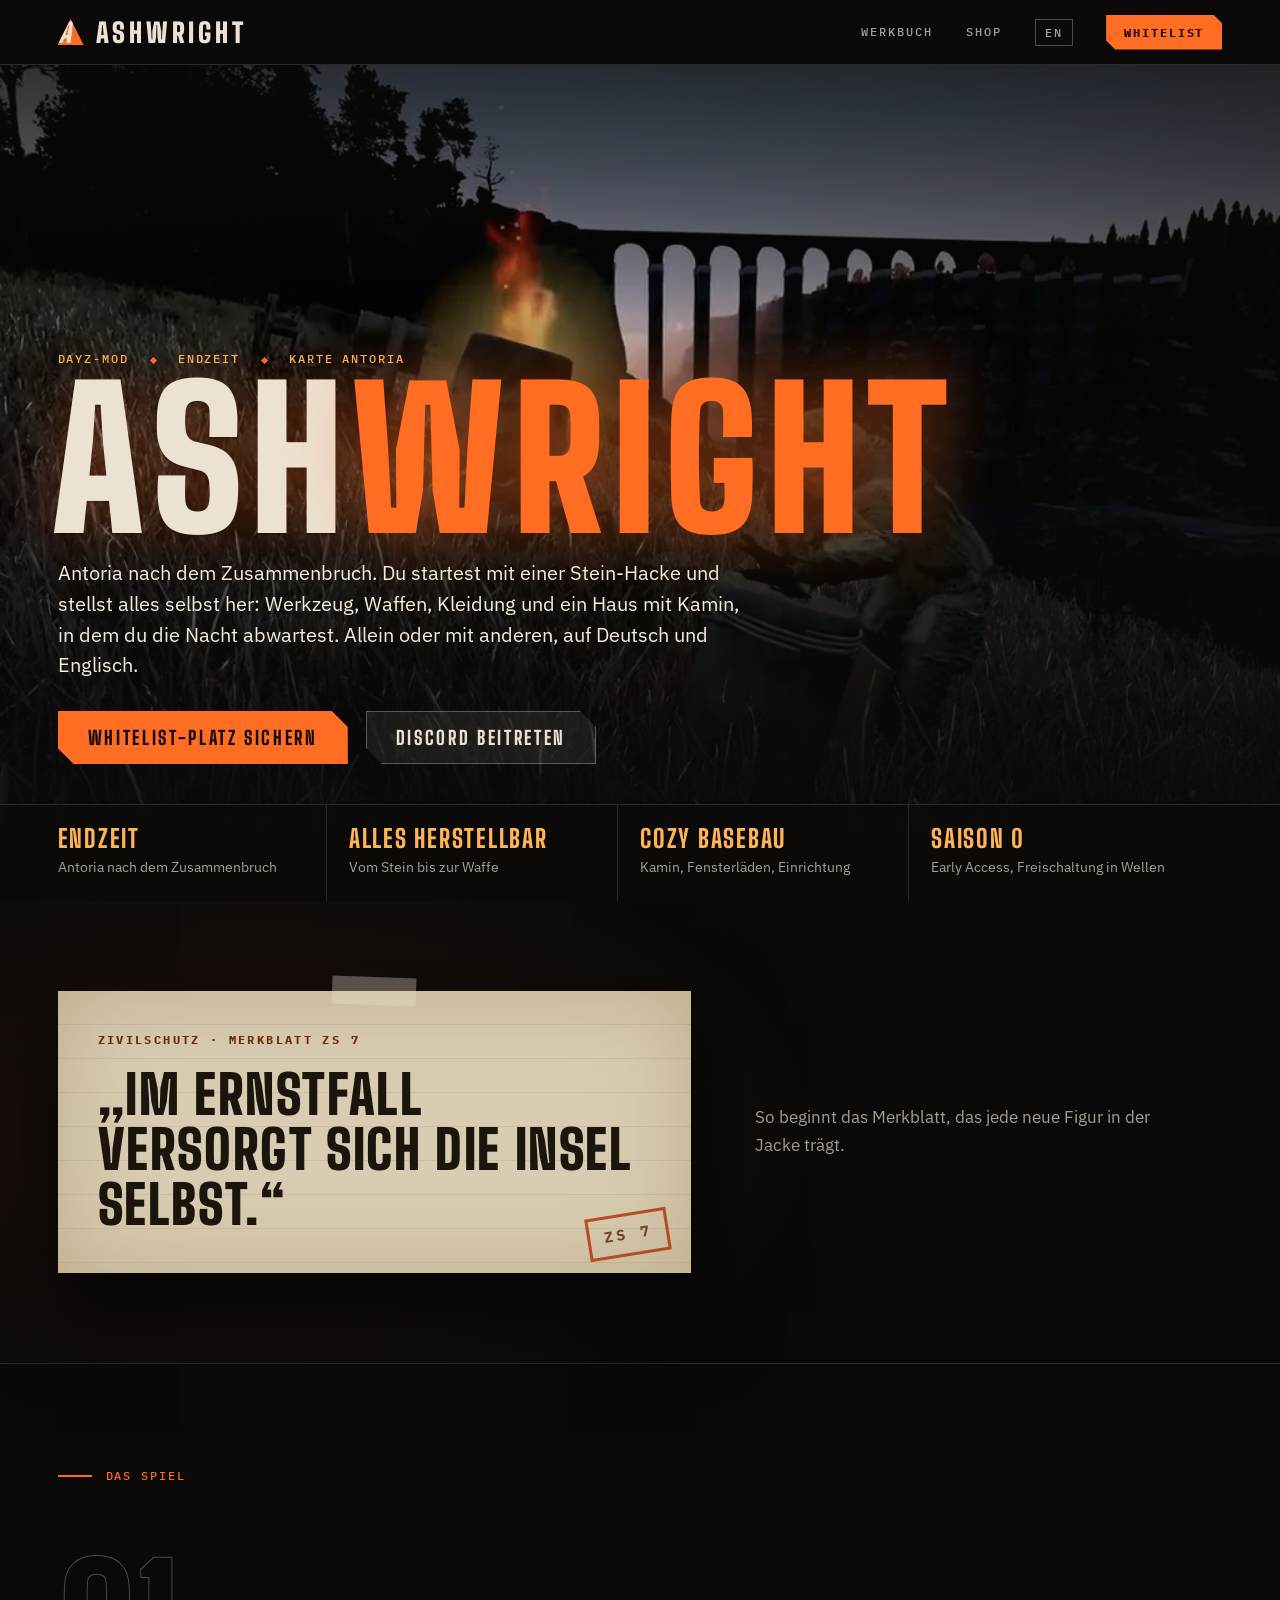
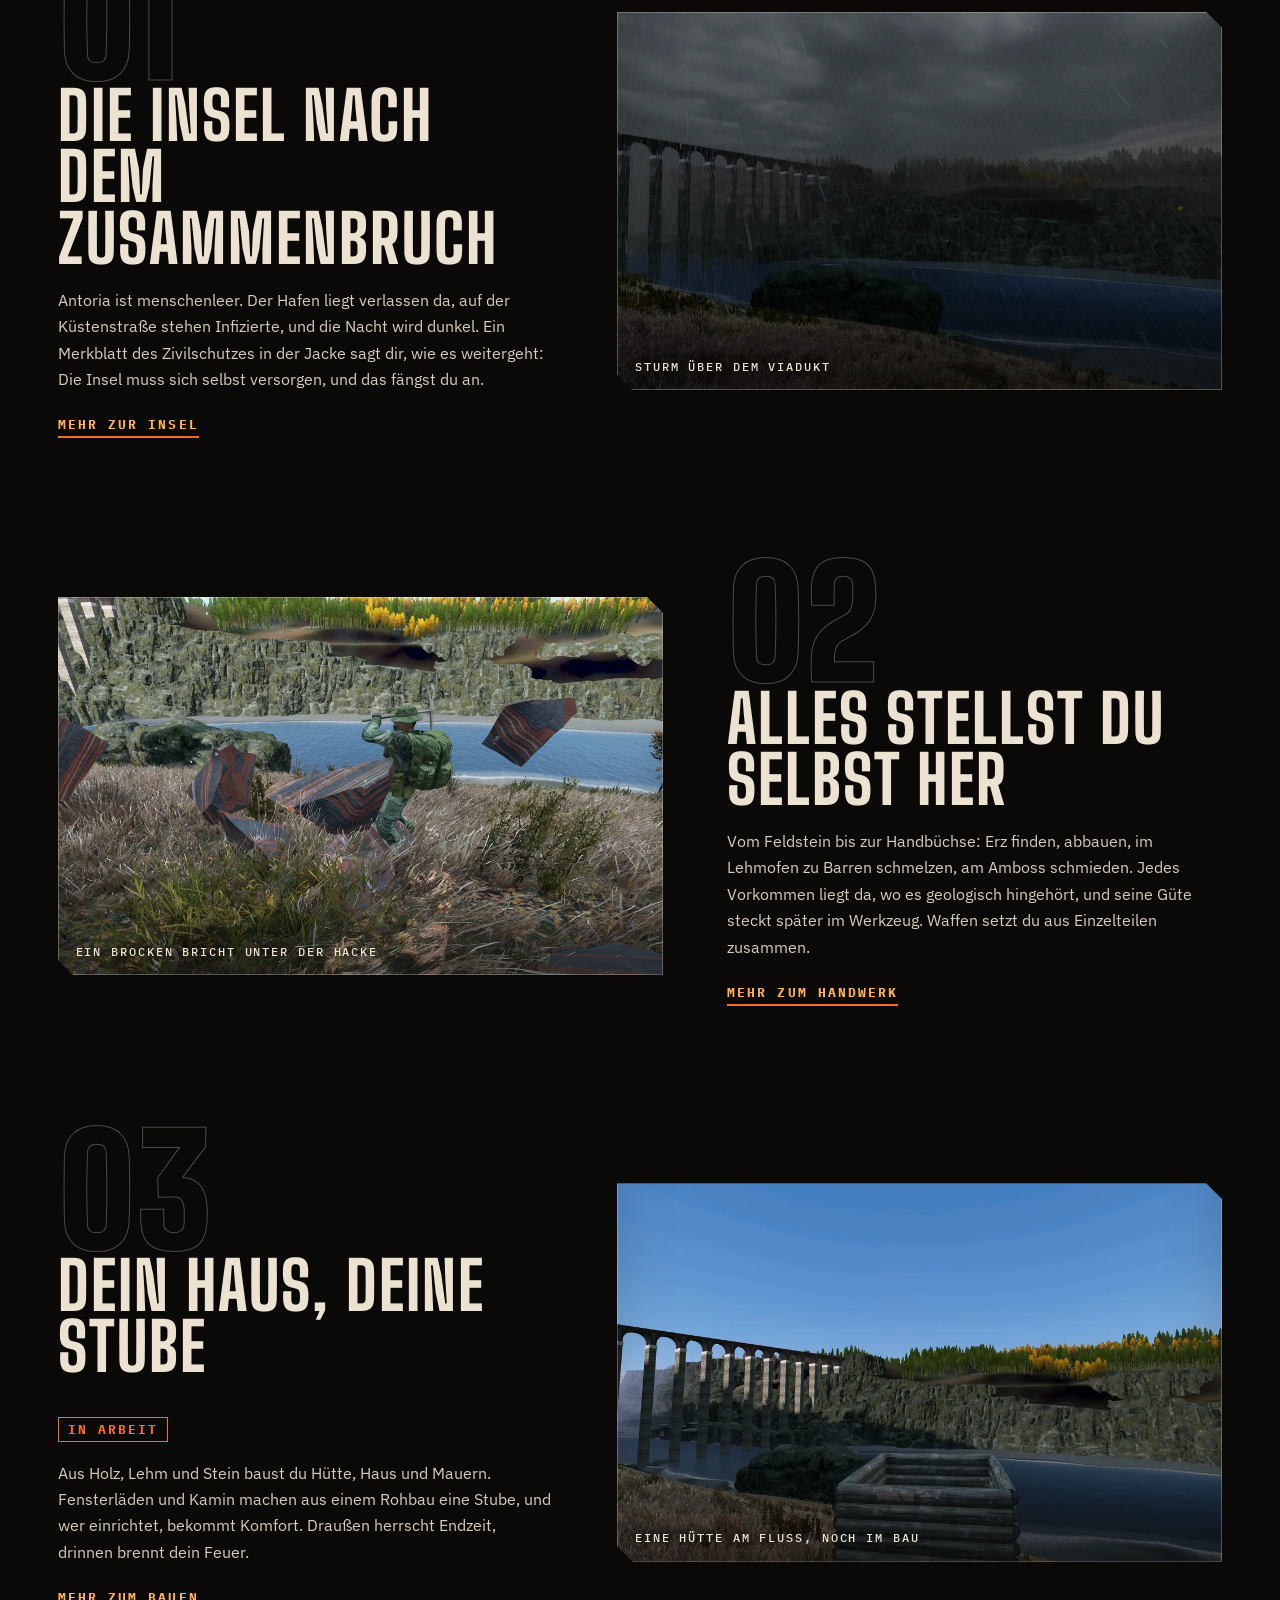
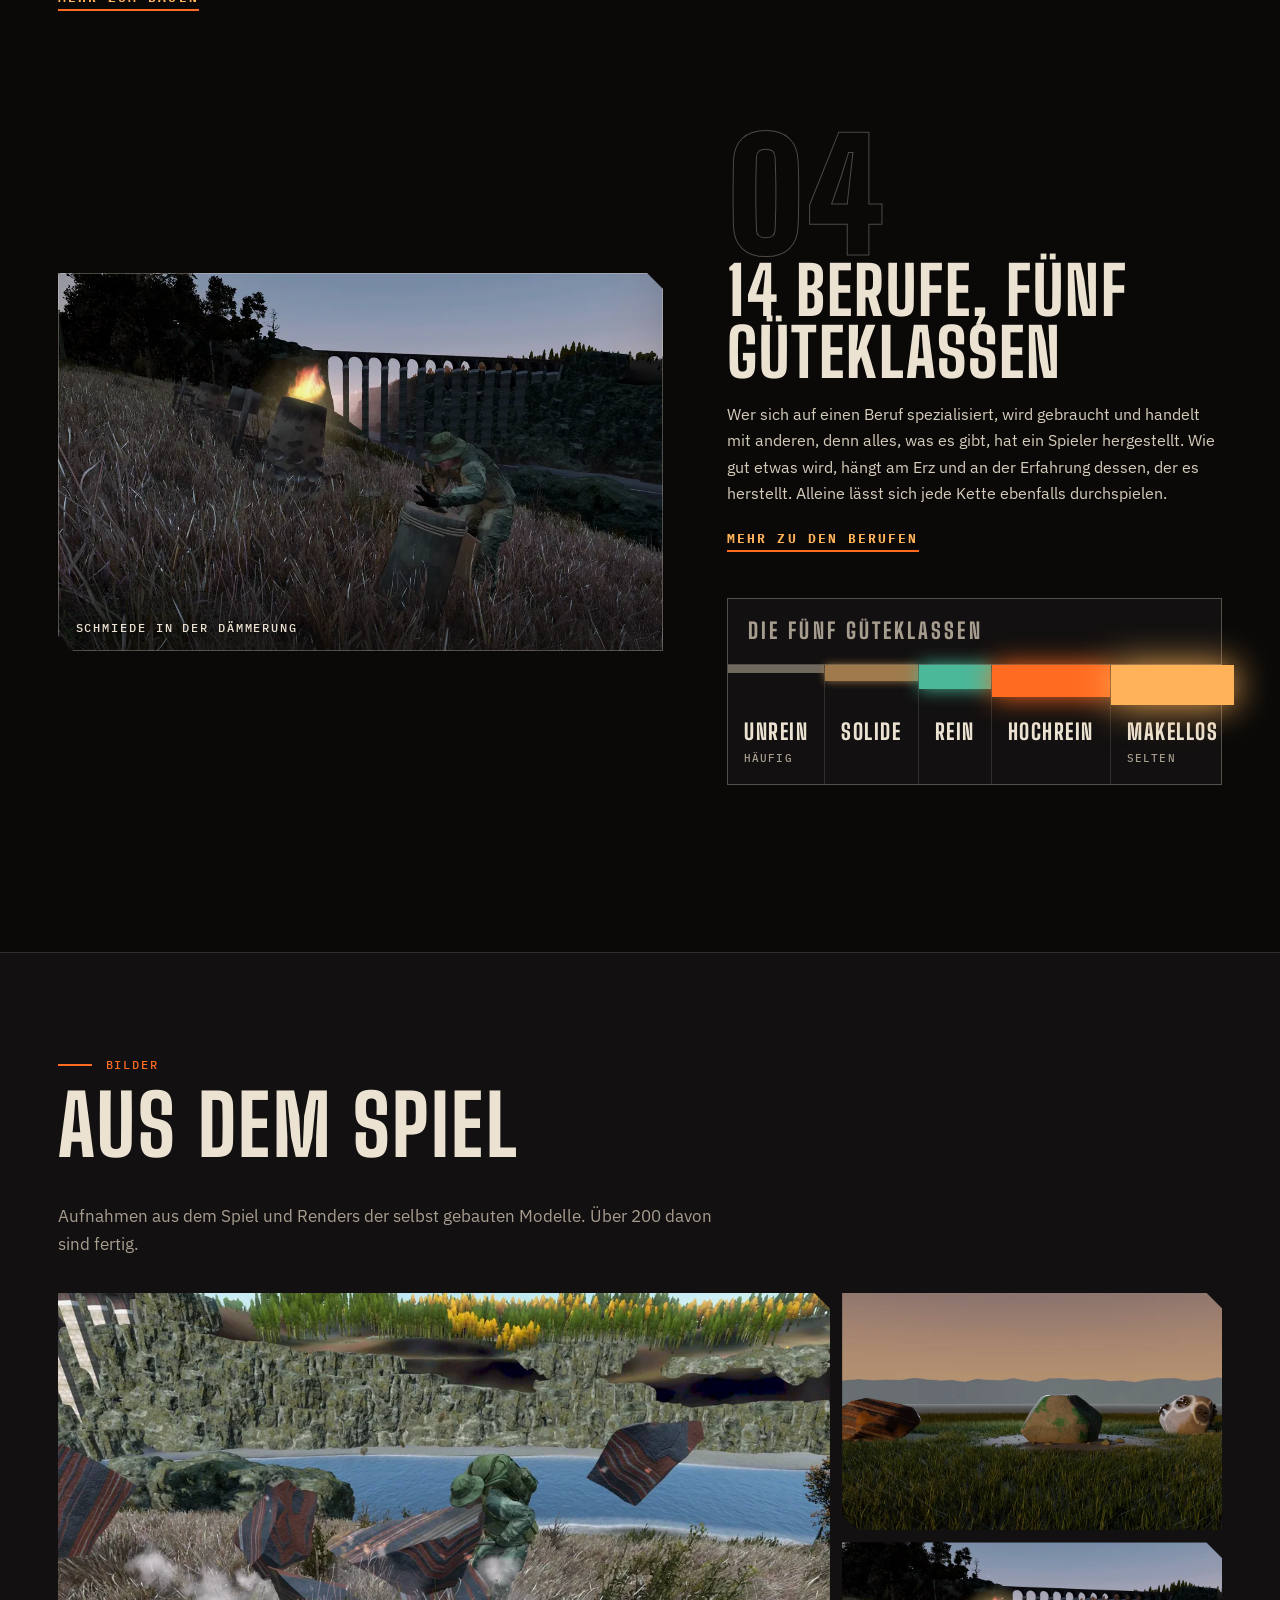
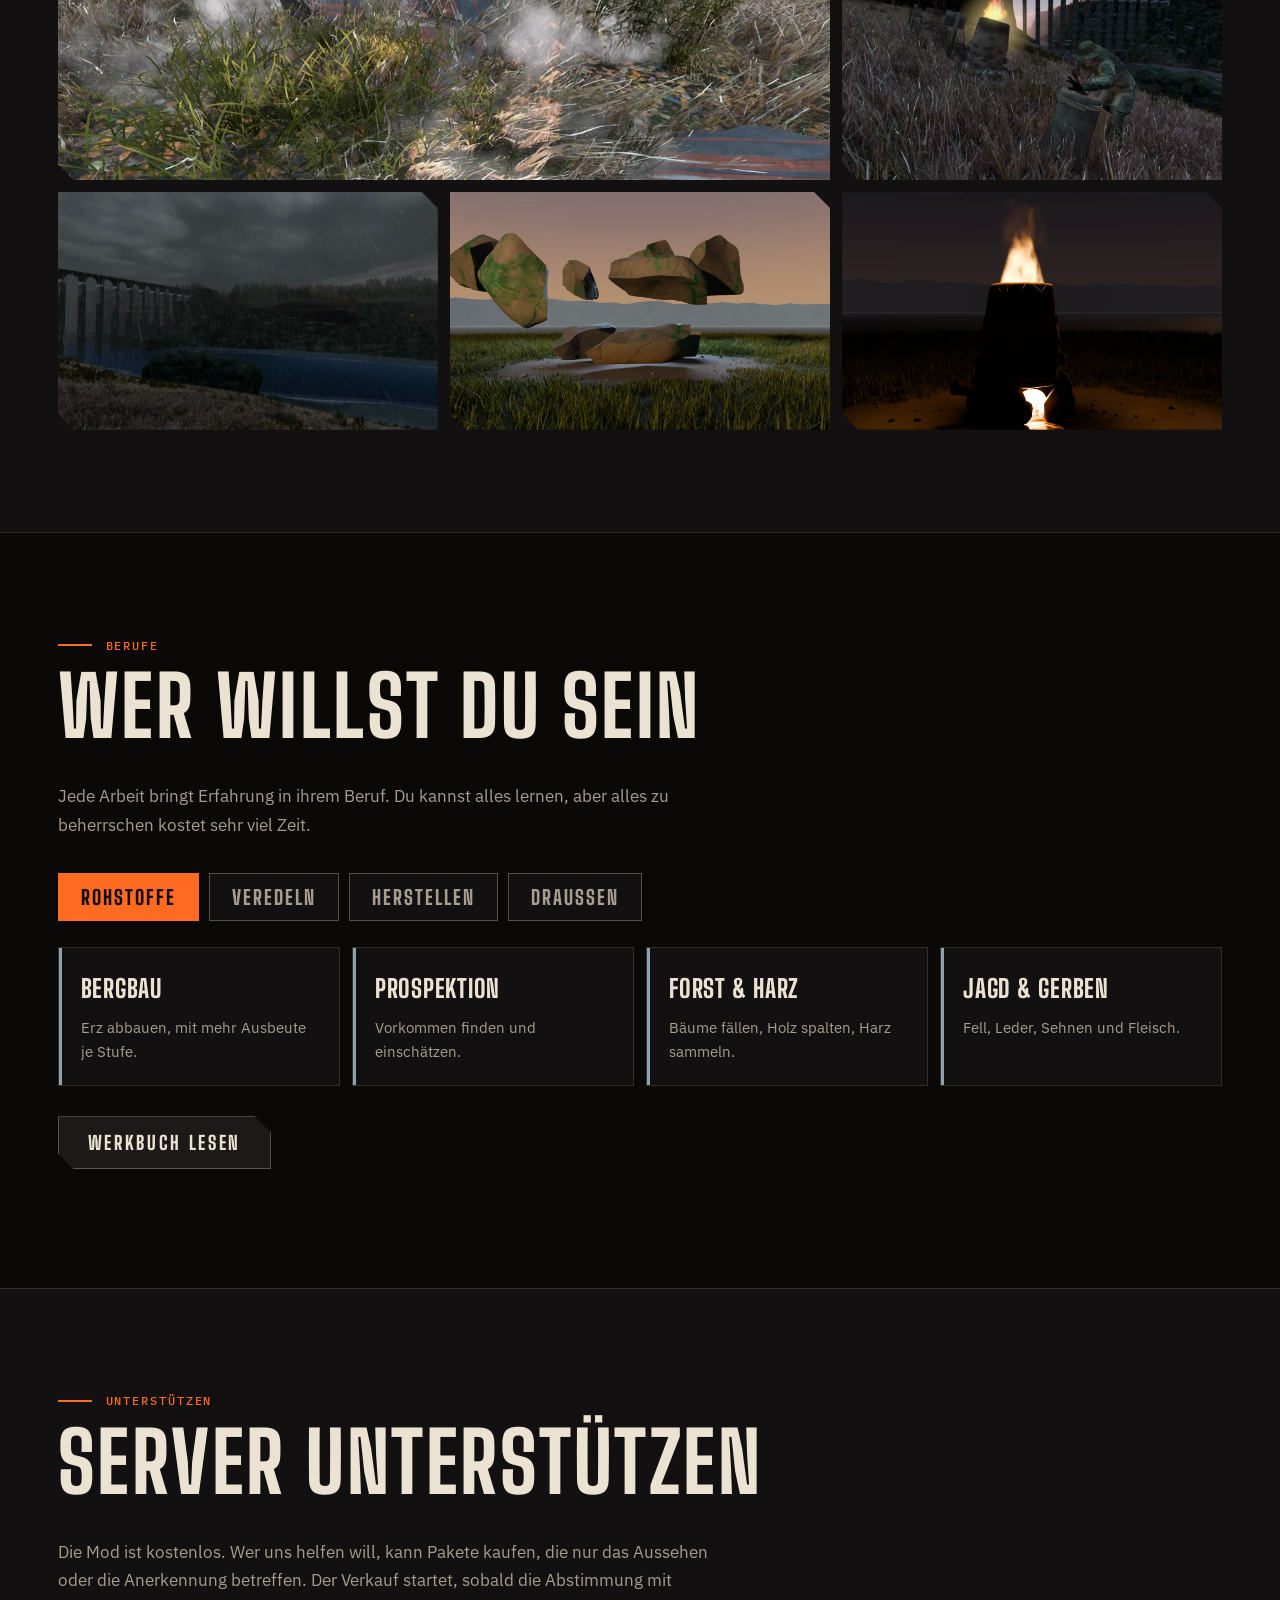
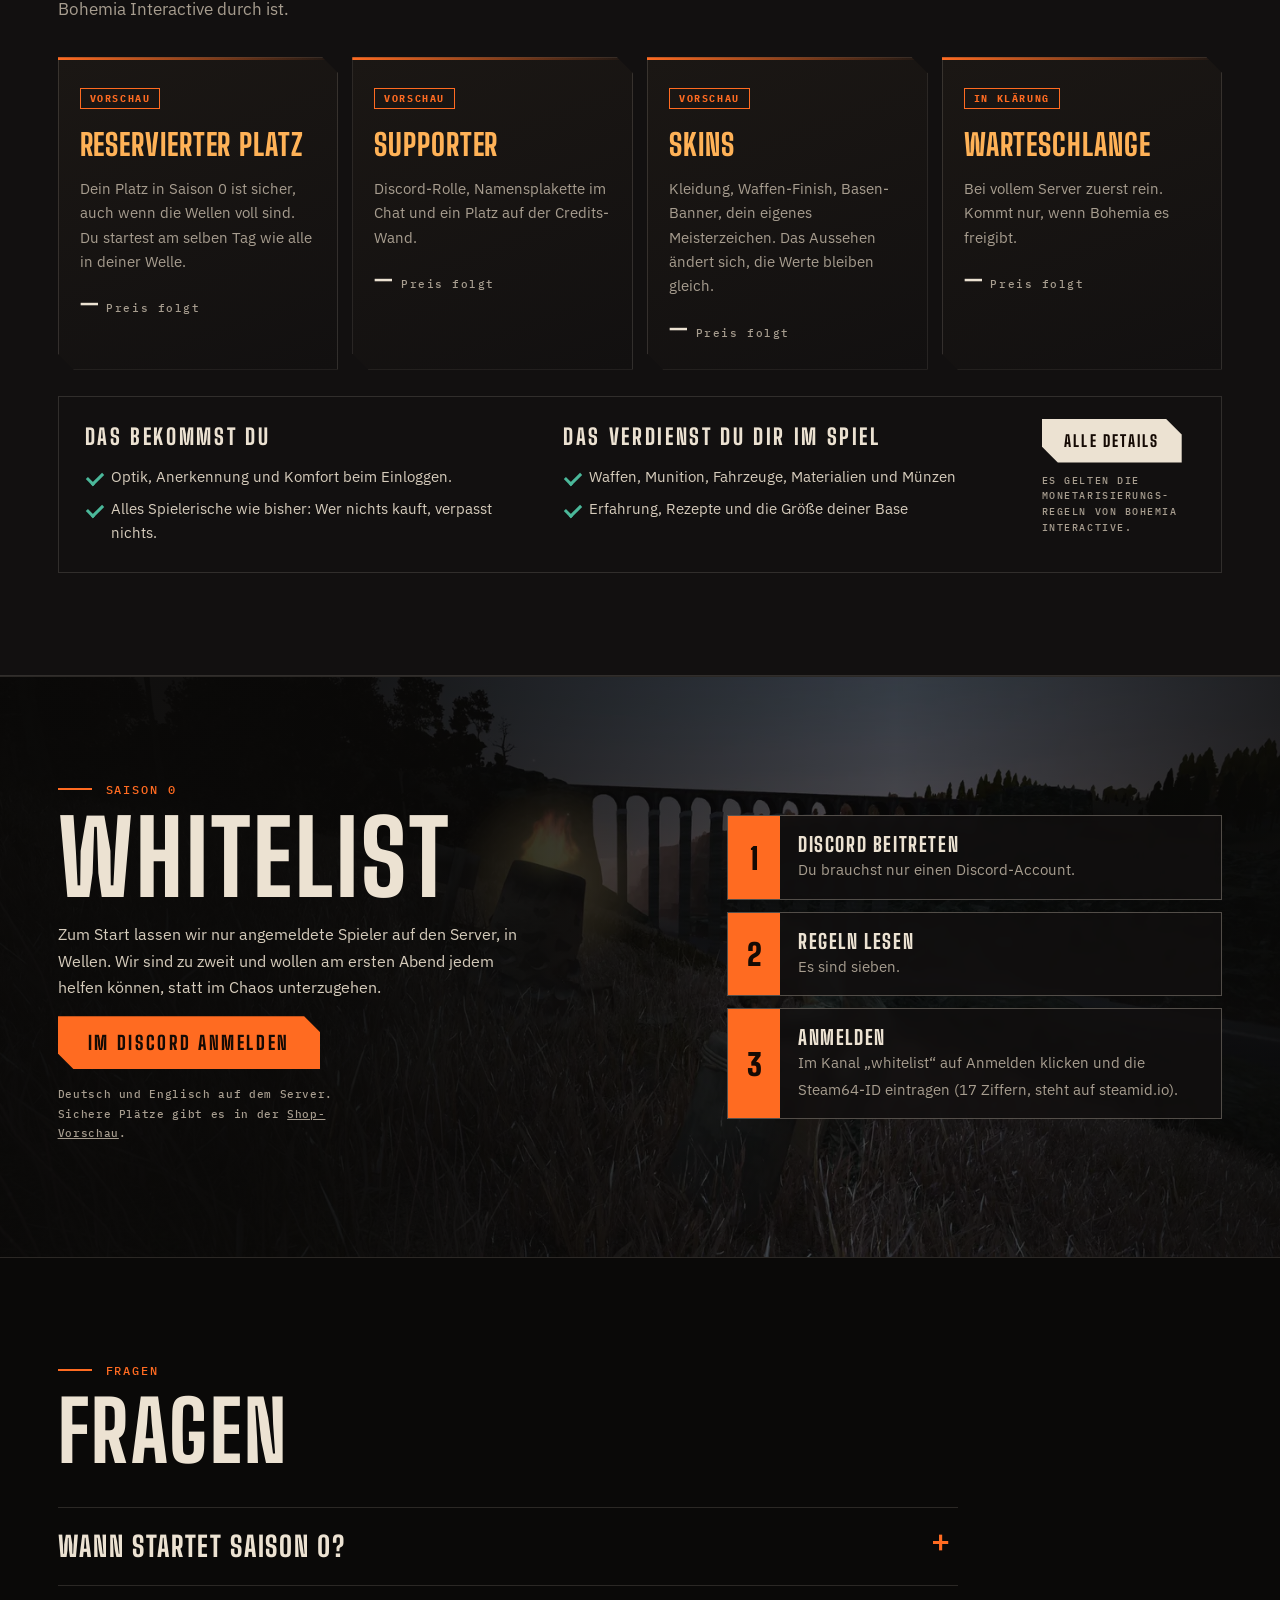
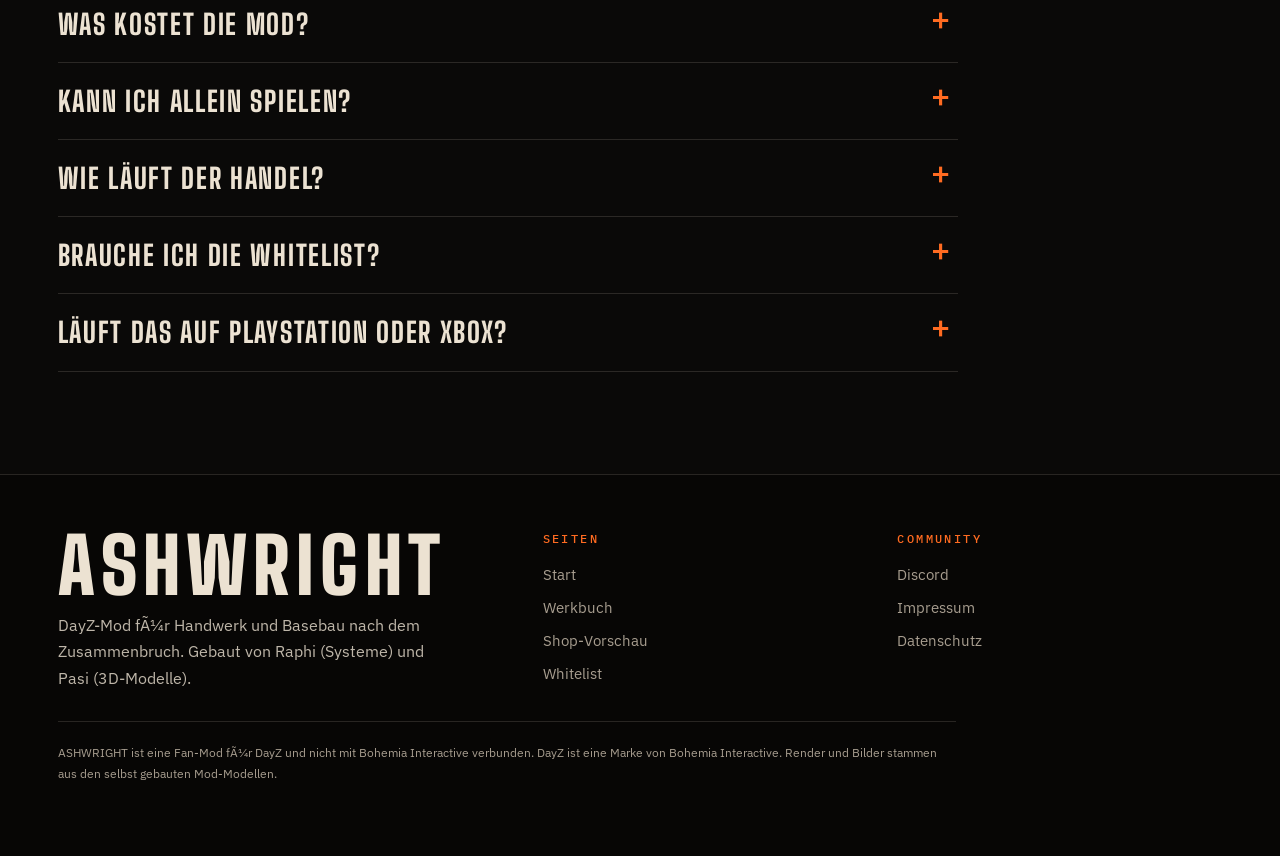
==== commit 503b934a: "Texte auf Endzeit, Cozy-Basebau und Selbstherstellung umgestellt, Merkblatt-Band, Kapitel Die Insel " ====
--- a/index.html
+++ b/index.html
@@ -3,15 +3,15 @@
 <head>
 <meta charset="utf-8">
 <meta name="viewport" content="width=device-width,initial-scale=1">
-<title>ASHWRIGHT – DayZ-Mod ohne NPC-Händler</title>
-<meta name="description" content="ASHWRIGHT ist eine DayZ-Mod ohne NPC-Händler: Erz abbauen, schmelzen, schmieden und an andere Spieler verkaufen. Deutscher und englischer Server, Whitelist über Discord.">
+<title>ASHWRIGHT â€“ DayZ-Mod: Endzeit, Handwerk, Basebau</title>
+<meta name="description" content="ASHWRIGHT ist eine DayZ-Mod fÃ¼r die Zeit nach dem Zusammenbruch: Erz abbauen, schmieden, ein gemÃ¼tliches Haus bauen und alles selbst herstellen. Deutscher und englischer Server, Whitelist Ã¼ber Discord.">
 
 <link rel="icon" type="image/png" href="favicon.png">
 <link rel="canonical" href="https://ashwright.de/">
 <link rel="alternate" hreflang="en" href="https://ashwright.de/en.html">
-<meta property="og:title" content="ASHWRIGHT – DayZ-Mod ohne NPC-Händler"><meta property="og:description" content="ASHWRIGHT ist eine DayZ-Mod ohne NPC-Händler: Erz abbauen, schmelzen, schmieden und an andere Spieler verkaufen. Deutscher und englischer Server, Whitelist über Discord."><meta property="og:image" content="https://ashwright.de/img/hero.webp"><meta property="og:type" content="website"><meta name="twitter:card" content="summary_large_image">
+<meta property="og:title" content="ASHWRIGHT â€“ DayZ-Mod: Endzeit, Handwerk, Basebau"><meta property="og:description" content="ASHWRIGHT ist eine DayZ-Mod fÃ¼r die Zeit nach dem Zusammenbruch: Erz abbauen, schmieden, ein gemÃ¼tliches Haus bauen und alles selbst herstellen. Deutscher und englischer Server, Whitelist Ã¼ber Discord."><meta property="og:image" content="https://ashwright.de/img/hero.webp"><meta property="og:type" content="website"><meta name="twitter:card" content="summary_large_image">
 <link rel="preload" href="fonts/big-shoulders-display-latin-900-normal.woff2" as="font" type="font/woff2" crossorigin>
-<link rel="stylesheet" href="style.css?v=20261019c">
+<link rel="stylesheet" href="style.css?v=20261019d">
 <script>document.documentElement.classList.add('js')</script>
 
 </head>
@@ -19,7 +19,7 @@
 <a class="skip" href="#main">Zum Inhalt</a>
 <header class="bar"><div class="wrap">
   <a class="brand" href="./"><i>A</i>ASHWRIGHT</a>
-  <nav aria-label="Hauptmenü">
+  <nav aria-label="HauptmenÃ¼">
     <a href="werkbuch.html">Werkbuch</a>
     <a href="shop.html">Shop</a>
     <a class="lang" href="en.html" hreflang="en" lang="en" title="English">EN</a>
@@ -33,31 +33,33 @@
   <video autoplay muted loop playsinline preload="metadata" poster="media/hero-poster.webp" aria-hidden="true"><source src="media/hero.mp4" type="video/mp4"></video>
   <canvas id="embers" aria-hidden="true"></canvas>
   <div class="wrap">
-    <div class="kicker mono"><span>DayZ-Mod</span><span>Karte Antoria</span><span>Deutsch &amp; English</span></div>
+    <div class="kicker mono"><span>DayZ-Mod</span><span>Endzeit</span><span>Karte Antoria</span></div>
     <h1>ASH<span class="o">WRIGHT</span></h1>
-    <p class="lede">Ein DayZ-Server ohne NPC-Händler. Du baust <b>Erz</b> ab, schmilzt es im Ofen, den du selbst gemauert hast, schmiedest dein Werkzeug und <b>handelst mit anderen Spielern</b>. Allein geht das auch.</p>
+    <p class="lede">Antoria nach dem Zusammenbruch. Du startest mit einer Stein-Hacke und stellst alles selbst her: Werkzeug, Waffen, Kleidung und ein Haus mit Kamin, in dem du die Nacht abwartest. Allein oder mit anderen, auf Deutsch und Englisch.</p>
     <div class="cta"><a class="btn" href="#whitelist">Whitelist-Platz sichern</a><a class="btn ghost" href="https://discord.gg/mjJFGwnTns">Discord beitreten</a></div>
   </div>
-  <div class="facts"><div class="wrap"><div><b>Keine Händler</b><span>Alles hat ein Spieler hergestellt</span></div><div><b>14 Berufe</b><span>Vom Bergbau bis zum Büchsenmacher</span></div><div><b>Solo spielbar</b><span>Handel spart Zeit, mehr nicht</span></div><div><b>Saison 0</b><span>Early Access, Freischaltung in Wellen</span></div></div></div>
+  <div class="facts"><div class="wrap"><div><b>Endzeit</b><span>Antoria nach dem Zusammenbruch</span></div><div><b>Alles herstellbar</b><span>Vom Stein bis zur Waffe</span></div><div><b>Cozy Basebau</b><span>Kamin, Fensterläden, Einrichtung</span></div><div><b>Saison 0</b><span>Early Access, Freischaltung in Wellen</span></div></div></div>
 </section>
+
+<section class="memo"><div class="wrap">
+  <div class="note rv"><span class="mono">Zivilschutz · Merkblatt ZS 7</span><p>„Im Ernstfall versorgt sich die Insel selbst.“</p><span class="stamp-s mono" aria-hidden="true">ZS 7</span></div>
+  <p class="memo-s rv">So beginnt das Merkblatt, das jede neue Figur in der Jacke trägt.</p>
+</div></section>
 
 <section id="spiel"><div class="wrap">
   <div class="eyebrow mono rv">Das Spiel</div>
   <div class="feature">
-  <div class="txt rv"><div class="num">01</div><h2>Kein Erz spawnt zufällig</h2><p>Jedes Vorkommen liegt da, wo es geologisch hingehört, berechnet aus den echten Kartendaten: Gestein, Gelände, Wasser und Hang. Erz wächst in Echtzeit nach, und deine Hacke entscheidet, was du abbauen kannst. Ist sie zu weich, prallt sie ab.</p><a class="more" href="werkbuch.html#erze">Mehr zu Erzen</a></div>
+  <div class="txt rv"><div class="num">01</div><h2>Die Insel nach dem Zusammenbruch</h2><p>Antoria ist menschenleer. Der Hafen liegt verlassen da, auf der Küstenstraße stehen Infizierte, und die Nacht wird dunkel. Ein Merkblatt des Zivilschutzes in der Jacke sagt dir, wie es weitergeht: Die Insel muss sich selbst versorgen, und das fängst du an.</p><a class="more" href="werkbuch.html#insel">Mehr zur Insel</a></div>
+  <figure class="shot rv"><img src="media/shot-sturm.webp" width="1600" height="670" loading="lazy" alt="Sturm über dem Viadukt"><figcaption class="mono">Sturm über dem Viadukt</figcaption></figure>
+</div><div class="feature rev">
+  <div class="txt rv"><div class="num">02</div><h2>Alles stellst du selbst her</h2><p>Vom Feldstein bis zur Handbüchse: Erz finden, abbauen, im Lehmofen zu Barren schmelzen, am Amboss schmieden. Jedes Vorkommen liegt da, wo es geologisch hingehört, und seine Güte steckt später im Werkzeug. Waffen setzt du aus Einzelteilen zusammen.</p><a class="more" href="werkbuch.html#erze">Mehr zum Handwerk</a></div>
   <figure class="shot rv"><img src="media/shot-erz.webp" width="1600" height="670" loading="lazy" alt="Ein Brocken bricht unter der Hacke"><figcaption class="mono">Ein Brocken bricht unter der Hacke</figcaption></figure>
-</div>
-  <div class="feature rev">
-  <div class="txt rv"><div class="num">02</div><h2>Erz rein, Kohle drauf, Blasebalg</h2><p>Der Ofen schmilzt erst, wenn er heiß genug ist. Die Holzkohle brennst du im Meiler, den Lehmofen mauerst du selbst. Aus Kupfer und Zinn wird Bronze, und mit Bronze-Werkzeug kommst du an das Eisen.</p><a class="more" href="werkbuch.html#ofen">Mehr zum Schmelzen</a></div>
-  <figure class="shot rv"><img src="img/furnace.webp" width="1600" height="670" loading="lazy" alt="Der Schmelzofen aus Lehm und Stein"><figcaption class="mono">Der Schmelzofen aus Lehm und Stein</figcaption></figure>
-</div>
-  <div class="feature">
-  <div class="txt rv"><div class="num">03</div><h2>14 Berufe, fünf Güteklassen</h2><p>Jede Ader hat eine Güte, und die steckt später im Barren und im Werkzeug. Wie gut etwas wird, hängt am Erz und an der Erfahrung dessen, der es herstellt. Da wird nichts ausgewürfelt.</p><a class="more" href="werkbuch.html#berufe">Mehr zu den Berufen</a><div class="scale rv"><h3>Die fünf Güteklassen</h3><ol class="rungs"><li>Unrein<small>häufig</small></li><li>Solide<small>&nbsp;</small></li><li>Rein<small>&nbsp;</small></li><li>Hochrein<small>&nbsp;</small></li><li>Makellos<small>selten</small></li></ol></div></div>
+</div><div class="feature">
+  <div class="txt rv"><div class="num">03</div><h2>Dein Haus, deine Stube<br><span class="tag-p" style="font-size:13px;letter-spacing:.16em">In Arbeit</span></h2><p>Aus Holz, Lehm und Stein baust du Hütte, Haus und Mauern. Fensterläden und Kamin machen aus einem Rohbau eine Stube, und wer einrichtet, bekommt Komfort. Draußen herrscht Endzeit, drinnen brennt dein Feuer.</p><a class="more" href="werkbuch.html#bauen">Mehr zum Bauen</a></div>
+  <figure class="shot rv"><img src="media/shot-viadukt.webp" width="1600" height="670" loading="lazy" alt="Eine Hütte am Fluss, noch im Bau"><figcaption class="mono">Eine Hütte am Fluss, noch im Bau</figcaption></figure>
+</div><div class="feature rev">
+  <div class="txt rv"><div class="num">04</div><h2>14 Berufe, fünf Güteklassen</h2><p>Wer sich auf einen Beruf spezialisiert, wird gebraucht und handelt mit anderen, denn alles, was es gibt, hat ein Spieler hergestellt. Wie gut etwas wird, hängt am Erz und an der Erfahrung dessen, der es herstellt. Alleine lässt sich jede Kette ebenfalls durchspielen.</p><a class="more" href="werkbuch.html#berufe">Mehr zu den Berufen</a><div class="scale rv"><h3>Die fünf Güteklassen</h3><ol class="rungs"><li>Unrein<small>häufig</small></li><li>Solide<small>&nbsp;</small></li><li>Rein<small>&nbsp;</small></li><li>Hochrein<small>&nbsp;</small></li><li>Makellos<small>selten</small></li></ol></div></div>
   <figure class="shot rv"><img src="media/shot-schmiede.webp" width="1600" height="670" loading="lazy" alt="Schmiede in der Dämmerung"><figcaption class="mono">Schmiede in der Dämmerung</figcaption></figure>
-</div>
-  <div class="feature rev">
-  <div class="txt rv"><div class="num">04</div><h2>Kein Händler, kein Startgeld</h2><p>Alles, was es gibt, hat ein Spieler hergestellt. Wer sich auf einen Beruf spezialisiert, verkauft an andere. Wer lieber allein spielt, kommt auch durch: Handel spart Zeit, mehr nicht. Außerhalb der Monuments gilt: erst reden, dann schießen.</p><a class="more" href="werkbuch.html#handel">Mehr zu Handel und PvP</a></div>
-  <figure class="shot rv"><img src="media/shot-viadukt.webp" width="1600" height="670" loading="lazy" alt="Antoria: Hütte vor dem Viadukt"><figcaption class="mono">Antoria: Hütte vor dem Viadukt</figcaption></figure>
 </div>
 </div></section>
 
@@ -80,11 +82,11 @@
 <section id="shop" style="background:var(--bg-2);border-block:1px solid var(--line)"><div class="wrap">
   <div class="eyebrow mono rv">Unterstützen</div>
   <h2 class="sec-title rv">Server unterstützen</h2>
-  <p class="sec-lead rv" style="margin-bottom:34px">Die Mod ist kostenlos. Wer uns helfen will, kann Pakete kaufen, die nichts am Spiel ändern. Der Verkauf startet, sobald die Abstimmung mit Bohemia Interactive durch ist.</p>
-  <div class="packs rv"><div class="pack"><span class="tag-p">Vorschau</span><h3>Reservierter Platz</h3><p>Dein Platz in Saison 0 ist sicher, auch wenn die Wellen voll sind. Du startest am selben Tag wie alle in deiner Welle.</p><div class="price">—<s>Preis folgt</s></div></div><div class="pack"><span class="tag-p">Vorschau</span><h3>Supporter</h3><p>Discord-Rolle, Namensplakette im Chat und ein Platz auf der Credits-Wand.</p><div class="price">—<s>Preis folgt</s></div></div><div class="pack"><span class="tag-p">Vorschau</span><h3>Skins</h3><p>Kleidung, Waffen-Finish, Basen-Banner, dein eigenes Meisterzeichen. Nur Optik, die Werte bleiben gleich.</p><div class="price">—<s>Preis folgt</s></div></div><div class="pack"><span class="tag-p">in Klärung</span><h3>Warteschlange</h3><p>Bei vollem Server zuerst rein. Gibt es nur, wenn Bohemia es freigibt.</p><div class="price">—<s>Preis folgt</s></div></div></div>
+  <p class="sec-lead rv" style="margin-bottom:34px">Die Mod ist kostenlos. Wer uns helfen will, kann Pakete kaufen, die nur das Aussehen oder die Anerkennung betreffen. Der Verkauf startet, sobald die Abstimmung mit Bohemia Interactive durch ist.</p>
+  <div class="packs rv"><div class="pack"><span class="tag-p">Vorschau</span><h3>Reservierter Platz</h3><p>Dein Platz in Saison 0 ist sicher, auch wenn die Wellen voll sind. Du startest am selben Tag wie alle in deiner Welle.</p><div class="price">—<s>Preis folgt</s></div></div><div class="pack"><span class="tag-p">Vorschau</span><h3>Supporter</h3><p>Discord-Rolle, Namensplakette im Chat und ein Platz auf der Credits-Wand.</p><div class="price">—<s>Preis folgt</s></div></div><div class="pack"><span class="tag-p">Vorschau</span><h3>Skins</h3><p>Kleidung, Waffen-Finish, Basen-Banner, dein eigenes Meisterzeichen. Das Aussehen ändert sich, die Werte bleiben gleich.</p><div class="price">—<s>Preis folgt</s></div></div><div class="pack"><span class="tag-p">in Klärung</span><h3>Warteschlange</h3><p>Bei vollem Server zuerst rein. Kommt nur, wenn Bohemia es freigibt.</p><div class="price">—<s>Preis folgt</s></div></div></div>
   <div class="promise rv">
-    <div><h3>Das gilt immer</h3><ul><li>Alles Bezahlte ist Optik, Anerkennung oder Komfort beim Einloggen.</li><li>Ohne Kauf verpasst du im Spiel nichts.</li></ul></div>
-    <div><h3>Das kaufst du nie</h3><ul><li class="no">Waffen, Munition, Fahrzeuge, Materialien, Münzen</li><li class="no">Erfahrungs-Boost, Rezepte, größere Basen</li></ul></div>
+    <div><h3>Das bekommst du</h3><ul><li>Optik, Anerkennung und Komfort beim Einloggen.</li><li>Alles Spielerische wie bisher: Wer nichts kauft, verpasst nichts.</li></ul></div>
+    <div><h3>Das verdienst du dir im Spiel</h3><ul><li>Waffen, Munition, Fahrzeuge, Materialien und Münzen</li><li>Erfahrung, Rezepte und die Größe deiner Base</li></ul></div>
     <div><a class="btn dark" href="shop.html" style="font-size:16px;padding:14px 22px">Alle Details</a><div class="mono" style="color:var(--muted);margin-top:10px;font-size:.6em;max-width:16em">Es gelten die Monetarisierungs-Regeln von Bohemia Interactive.</div></div>
   </div>
 </div></section>
@@ -103,7 +105,7 @@
 <section id="fragen"><div class="wrap">
   <div class="eyebrow mono rv">Fragen</div>
   <h2 class="sec-title rv">Fragen</h2>
-  <div class="faq rv"><details><summary>Wann startet Saison 0?</summary><p>Sobald der Termin feststeht, steht er im Discord unter Ankündigungen. Wer den Ping dafür aktiviert, verpasst ihn nicht.</p></details><details><summary>Was kostet die Mod?</summary><p>Nichts. Zur Unterstützung wird es freiwillige Pakete geben, die nichts am Spiel ändern. Sie sind in der <a href="shop.html">Shop-Vorschau</a> beschrieben.</p></details><details><summary>Kann ich allein spielen?</summary><p>Ja. Jede Kette lässt sich solo durchspielen. In der Gruppe geht es nur schneller.</p></details><details><summary>Gibt es Händler oder Startgeld?</summary><p>Nein. Alles, was es gibt, hat ein Spieler hergestellt. Gehandelt wird unter Spielern.</p></details><details><summary>Brauche ich die Whitelist?</summary><p>Ja, zum Start. Anmelden kannst du dich im Discord.</p></details><details><summary>Läuft das auf PlayStation oder Xbox?</summary><p>Leider nein. DayZ-Mods gibt es nur auf dem PC.</p></details></div>
+  <div class="faq rv"><details><summary>Wann startet Saison 0?</summary><p>Sobald der Termin feststeht, steht er im Discord unter Ankündigungen. Wer den Ping dafür aktiviert, verpasst ihn nicht.</p></details><details><summary>Was kostet die Mod?</summary><p>Die Mod ist kostenlos. Zur Unterstützung wird es freiwillige Pakete geben, die nur das Aussehen betreffen. Sie sind in der <a href="shop.html">Shop-Vorschau</a> beschrieben.</p></details><details><summary>Kann ich allein spielen?</summary><p>Ja. Jede Kette lässt sich solo durchspielen. In der Gruppe geht es nur schneller.</p></details><details><summary>Wie läuft der Handel?</summary><p>Zwischen den Spielern. Alles, was es gibt, hat ein Spieler hergestellt, und die Münzer prägen die Münzen, mit denen gehandelt wird.</p></details><details><summary>Brauche ich die Whitelist?</summary><p>Ja, zum Start. Anmelden kannst du dich im Discord.</p></details><details><summary>Läuft das auf PlayStation oder Xbox?</summary><p>Leider nein. DayZ-Mods gibt es nur auf dem PC.</p></details></div>
 </div></section>
 
 <script>
@@ -140,10 +142,10 @@
 
 </main>
 <footer><div class="wrap">
-  <div><div class="logo-big">ASHWRIGHT</div><p style="margin:12px 0 0;max-width:24em;opacity:.8">DayZ-Mod ohne NPC-Händler. Gebaut von Raphi (Systeme) und Pasi (3D-Modelle).</p></div>
+  <div><div class="logo-big">ASHWRIGHT</div><p style="margin:12px 0 0;max-width:24em;opacity:.8">DayZ-Mod fÃ¼r Handwerk und Basebau nach dem Zusammenbruch. Gebaut von Raphi (Systeme) und Pasi (3D-Modelle).</p></div>
   <div><h4>Seiten</h4><a href="./">Start</a><a href="werkbuch.html">Werkbuch</a><a href="shop.html">Shop-Vorschau</a><a href="./#whitelist">Whitelist</a></div>
   <div><h4>Community</h4><a href="https://discord.gg/mjJFGwnTns">Discord</a><a href="impressum.html">Impressum</a><a href="datenschutz.html">Datenschutz</a></div>
-  <p class="fine">ASHWRIGHT ist eine Fan-Mod für DayZ und nicht mit Bohemia Interactive verbunden. DayZ ist eine Marke von Bohemia Interactive. Render und Bilder stammen aus den selbst gebauten Mod-Modellen.</p>
+  <p class="fine">ASHWRIGHT ist eine Fan-Mod fÃ¼r DayZ und nicht mit Bohemia Interactive verbunden. DayZ ist eine Marke von Bohemia Interactive. Render und Bilder stammen aus den selbst gebauten Mod-Modellen.</p>
 </div></footer>
 <script>
 (function(){var els=document.querySelectorAll('.rv');if(!('IntersectionObserver' in window)){els.forEach(function(e){e.classList.add('in')});return}
--- a/style.css
+++ b/style.css
@@ -280,3 +280,15 @@
 .hero h1{animation-delay:.1s}.hero .lede{animation-delay:.25s}.hero .cta{animation-delay:.4s}
 @keyframes up{from{opacity:0;transform:translateY(30px)}}
 @media(prefers-reduced-motion:reduce){*{animation:none!important;transition:none!important}.js .rv{opacity:1;transform:none}html{scroll-behavior:auto}.hero video{display:none}}
+
+/* Merkblatt-Band */
+.memo{padding-block:clamp(44px,7vw,100px);background:radial-gradient(80% 120% at 20% 50%,rgba(255,107,33,.08),transparent 60%),var(--bg);border-bottom:1px solid var(--line)}
+.memo .wrap{display:grid;grid-template-columns:minmax(0,1.15fr) minmax(0,.85fr);gap:clamp(24px,5vw,80px);align-items:center}
+.note{position:relative;background:#d8ccb2;color:#1b150e;padding:34px 40px 42px;transform:rotate(-1.4deg);box-shadow:0 34px 80px rgba(0,0,0,.75),inset 0 0 90px rgba(120,90,40,.28);
+  background-image:repeating-linear-gradient(transparent 0 33px,rgba(60,40,10,.08) 33px 34px)}
+.note::before{content:"";position:absolute;left:50%;top:-14px;width:84px;height:28px;margin-left:-42px;background:rgba(236,226,210,.32);transform:rotate(2deg)}
+.note .mono{color:#6a2a0b;font-weight:700;letter-spacing:.2em}
+.note p{margin:16px 0 0;font:900 clamp(30px,4.2vw,58px)/1.02 var(--f-display);text-transform:uppercase;letter-spacing:.03em}
+.stamp-s{position:absolute;right:22px;bottom:18px;border:3px solid #b3380b;color:#b3380b;padding:6px 14px;transform:rotate(-9deg);font-weight:700;font-size:15px;letter-spacing:.2em;opacity:.85}
+.memo-s{margin:0;color:var(--muted);font-size:1.05em;max-width:24em}
+@media(max-width:900px){.memo .wrap{grid-template-columns:1fr}.note{transform:rotate(-.8deg)}}
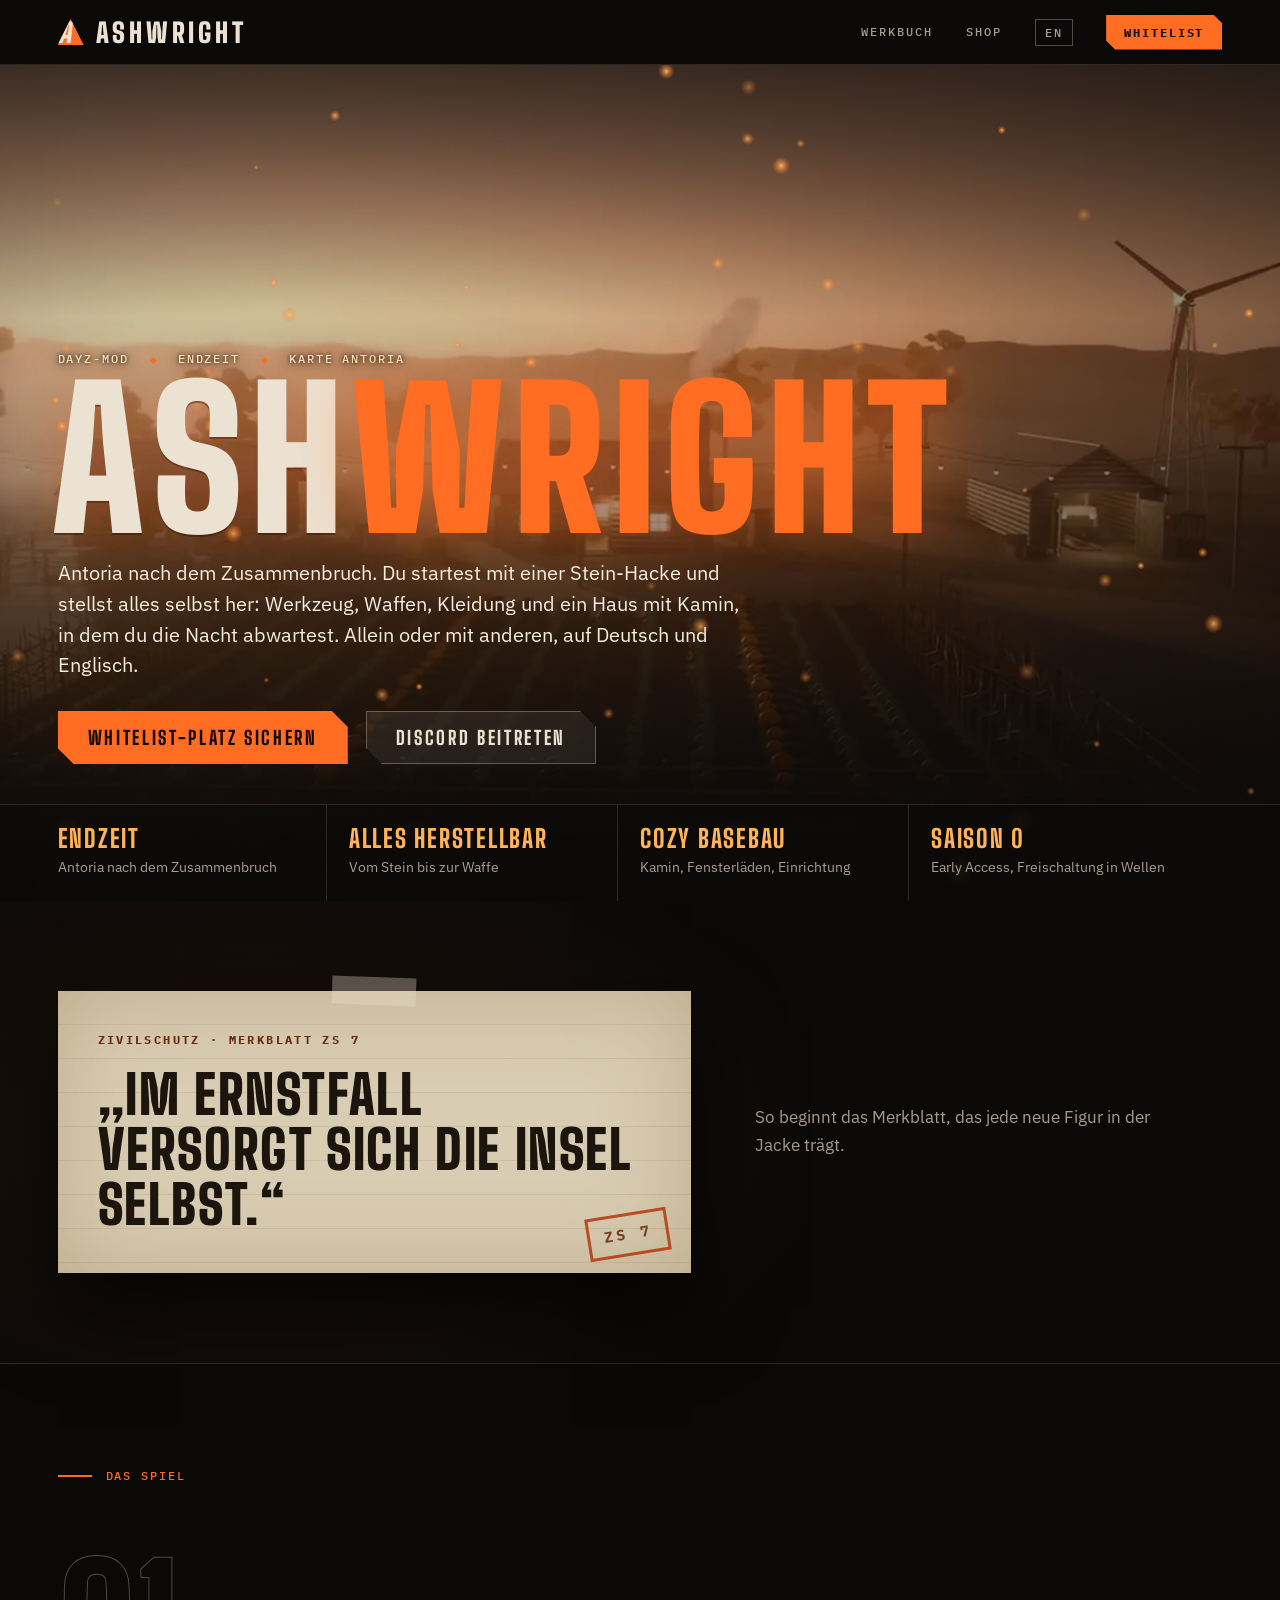
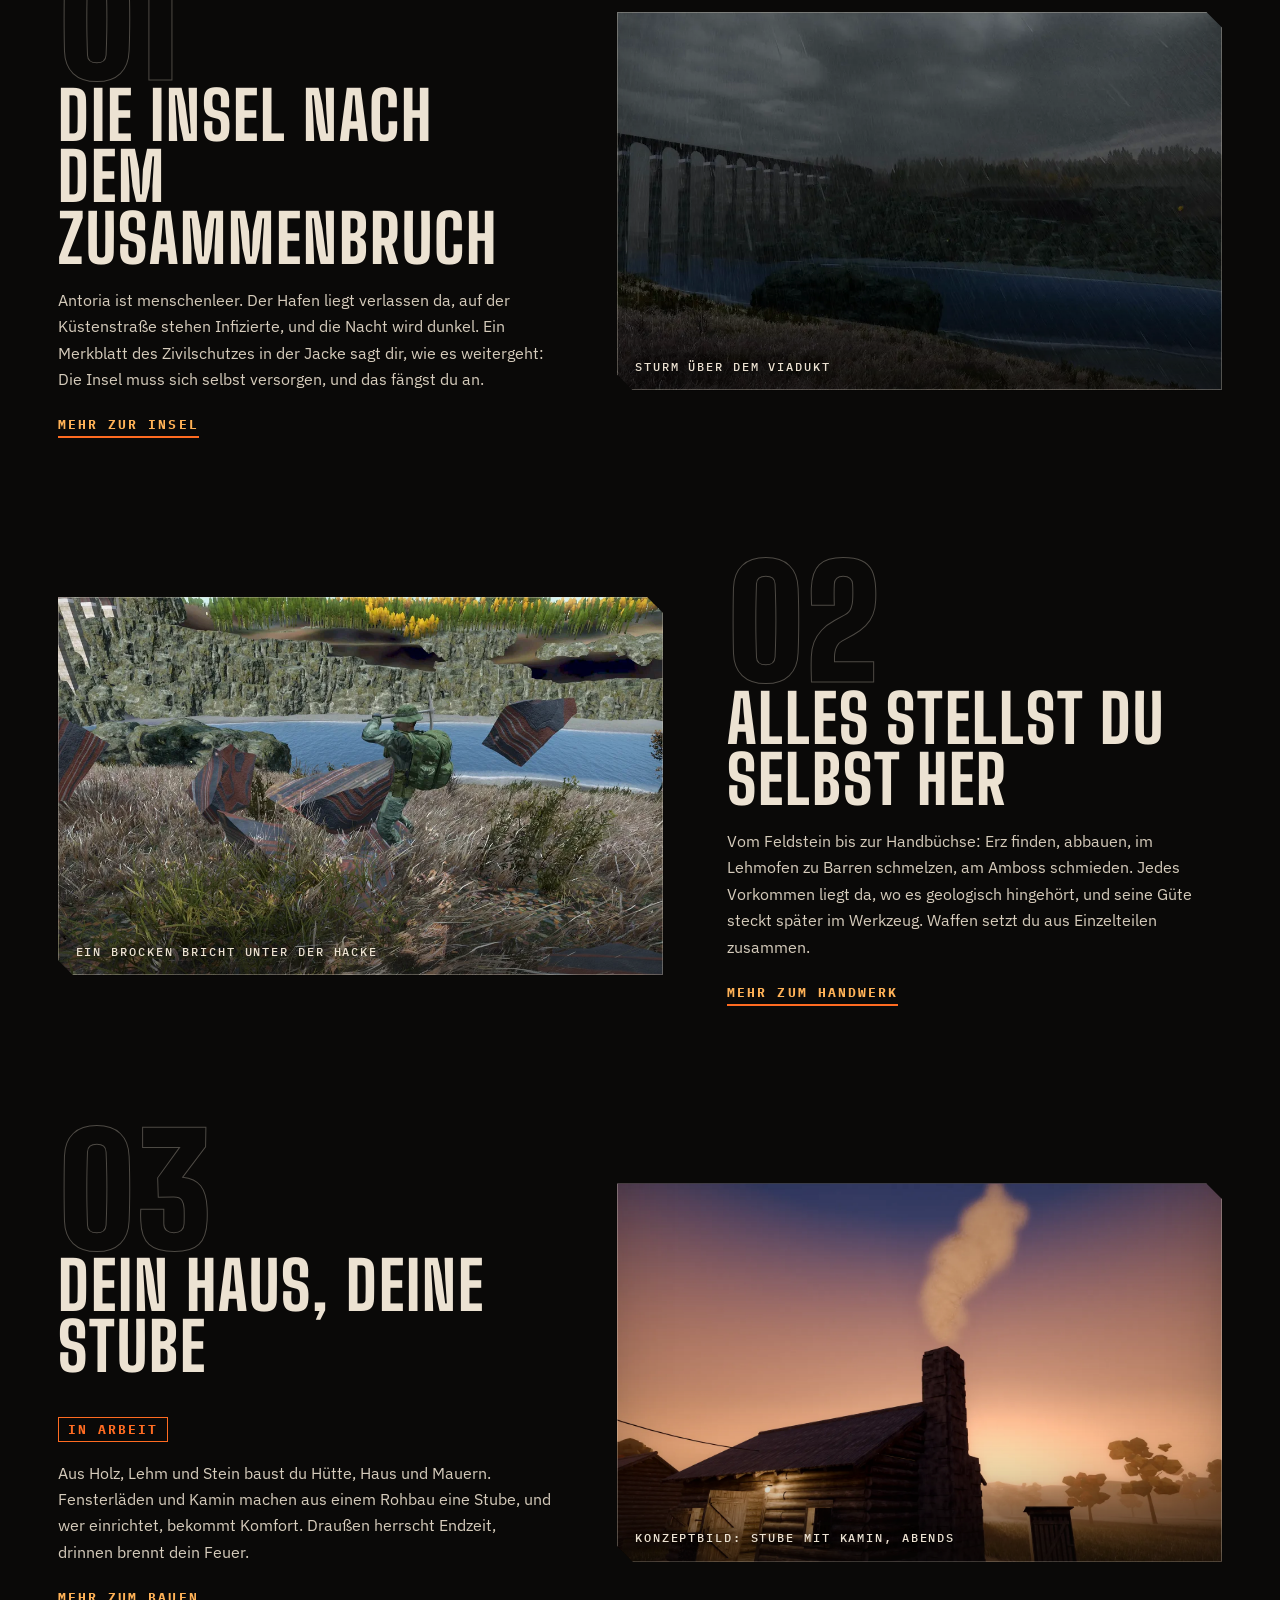
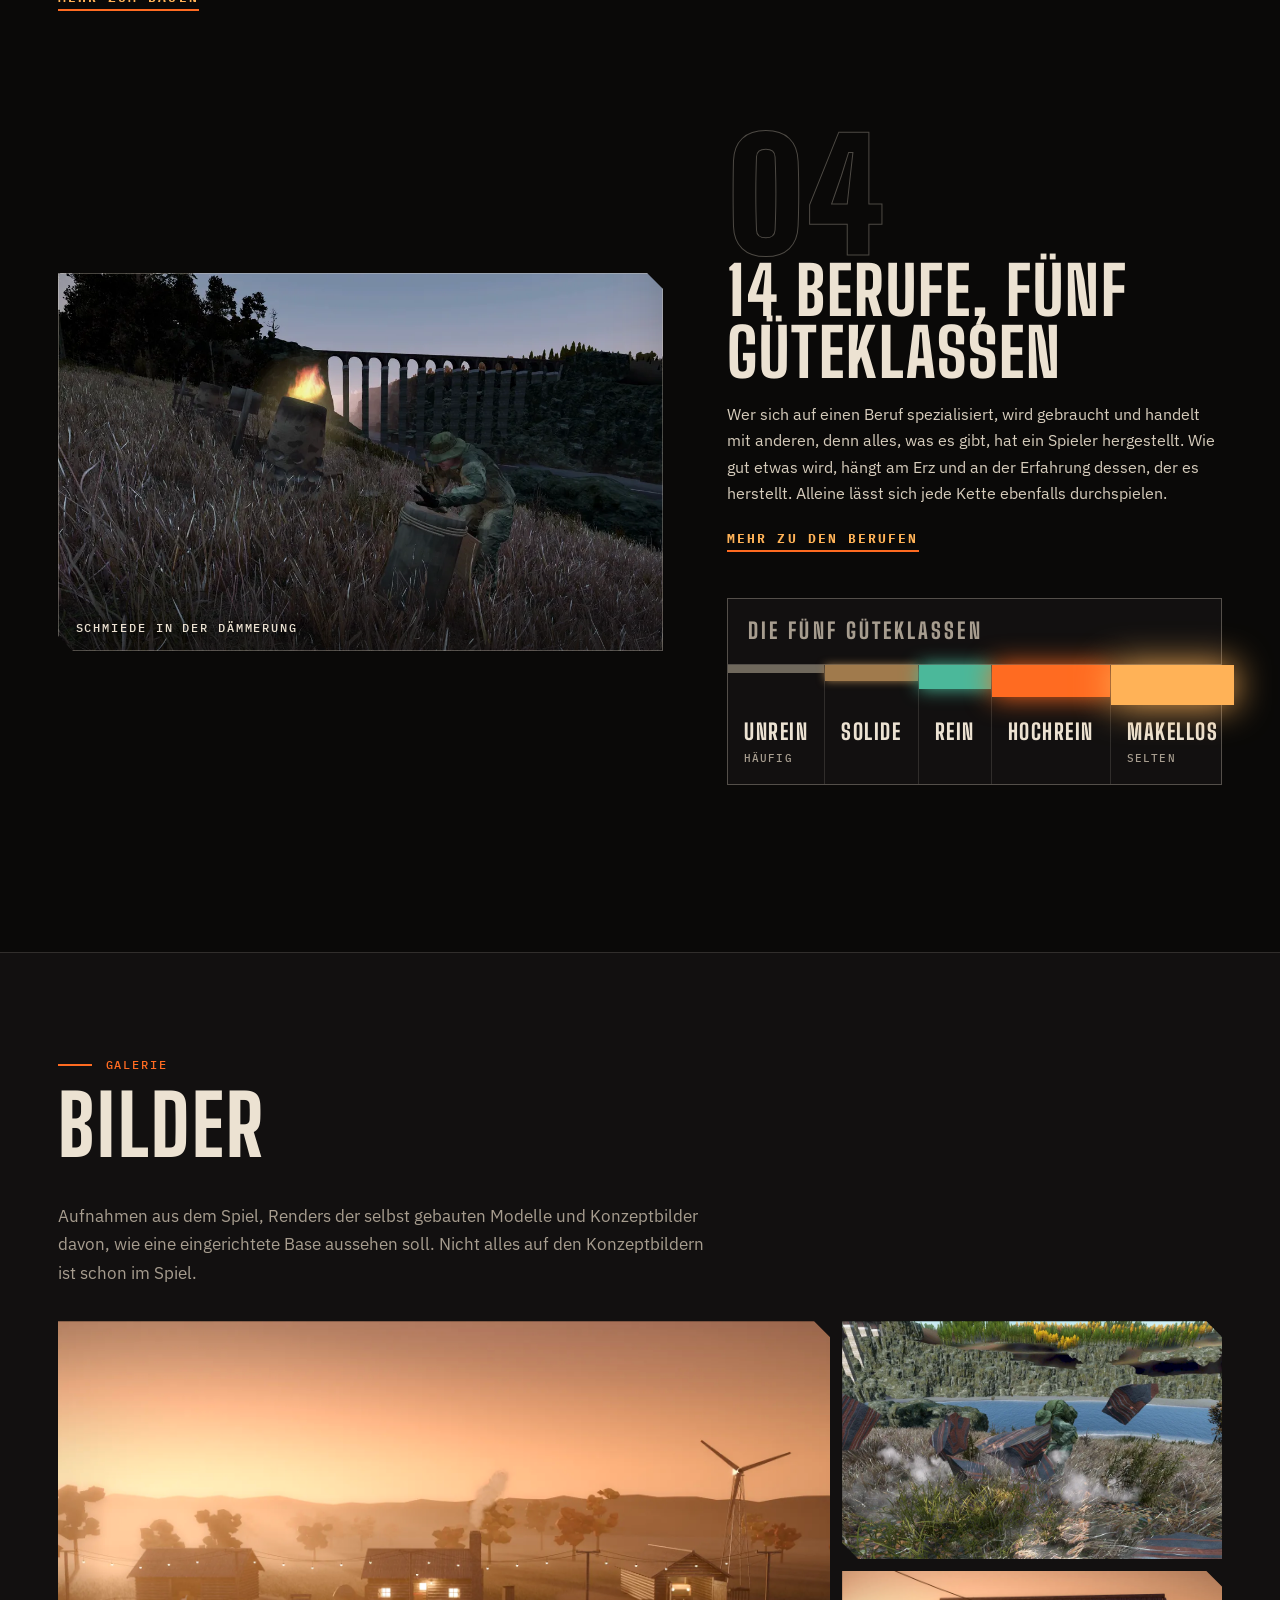
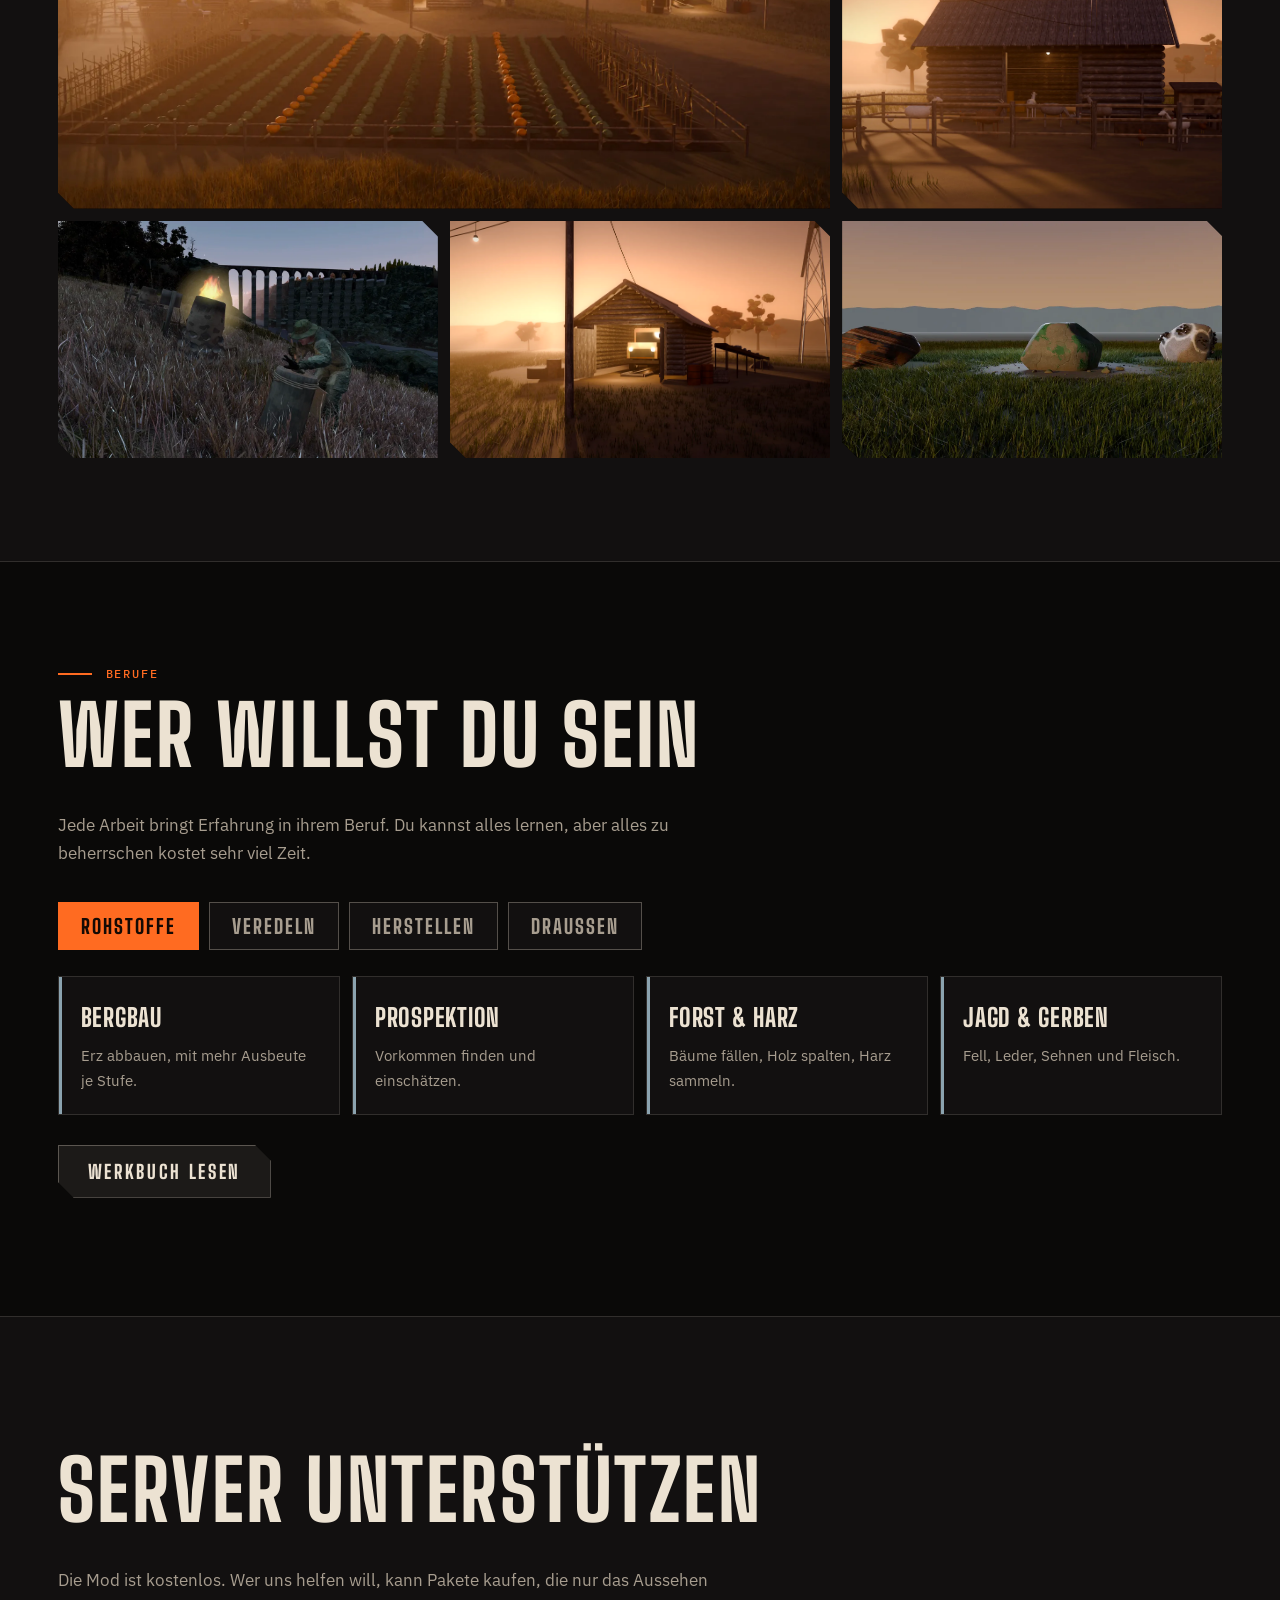
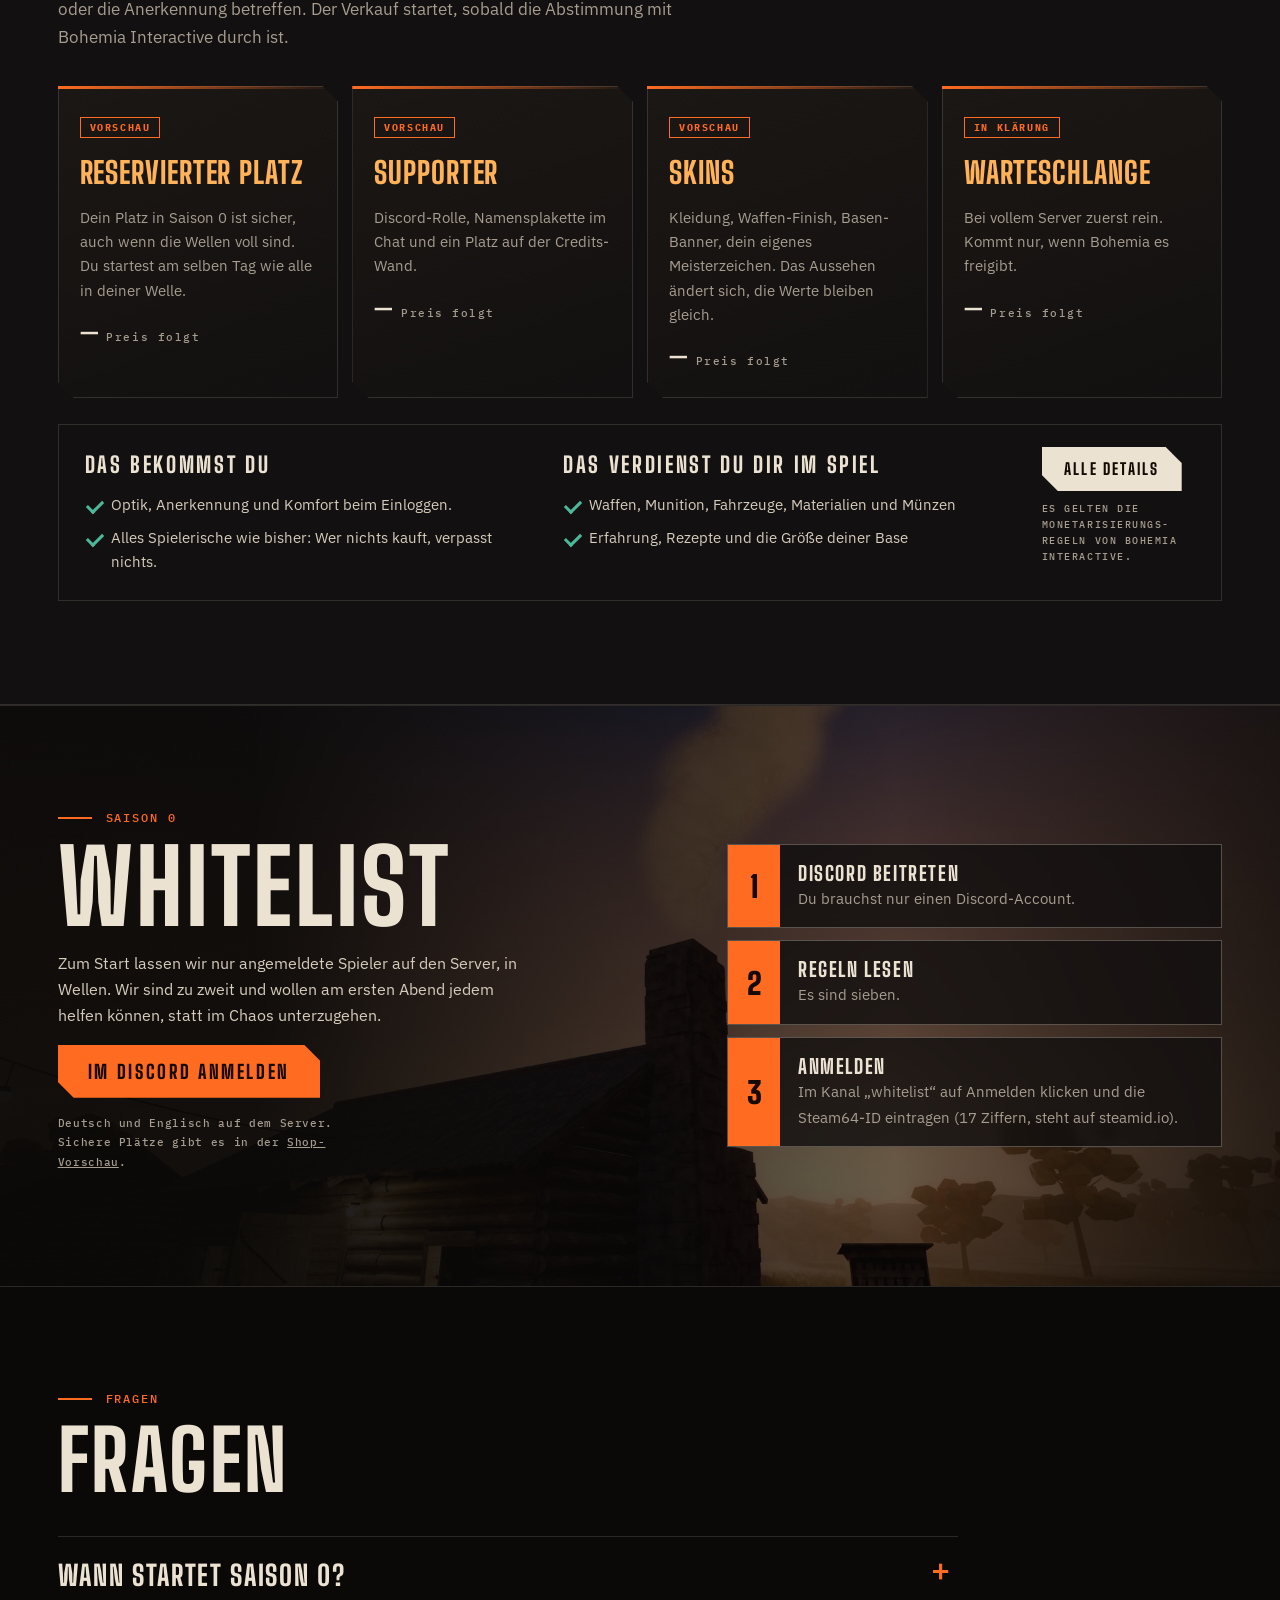
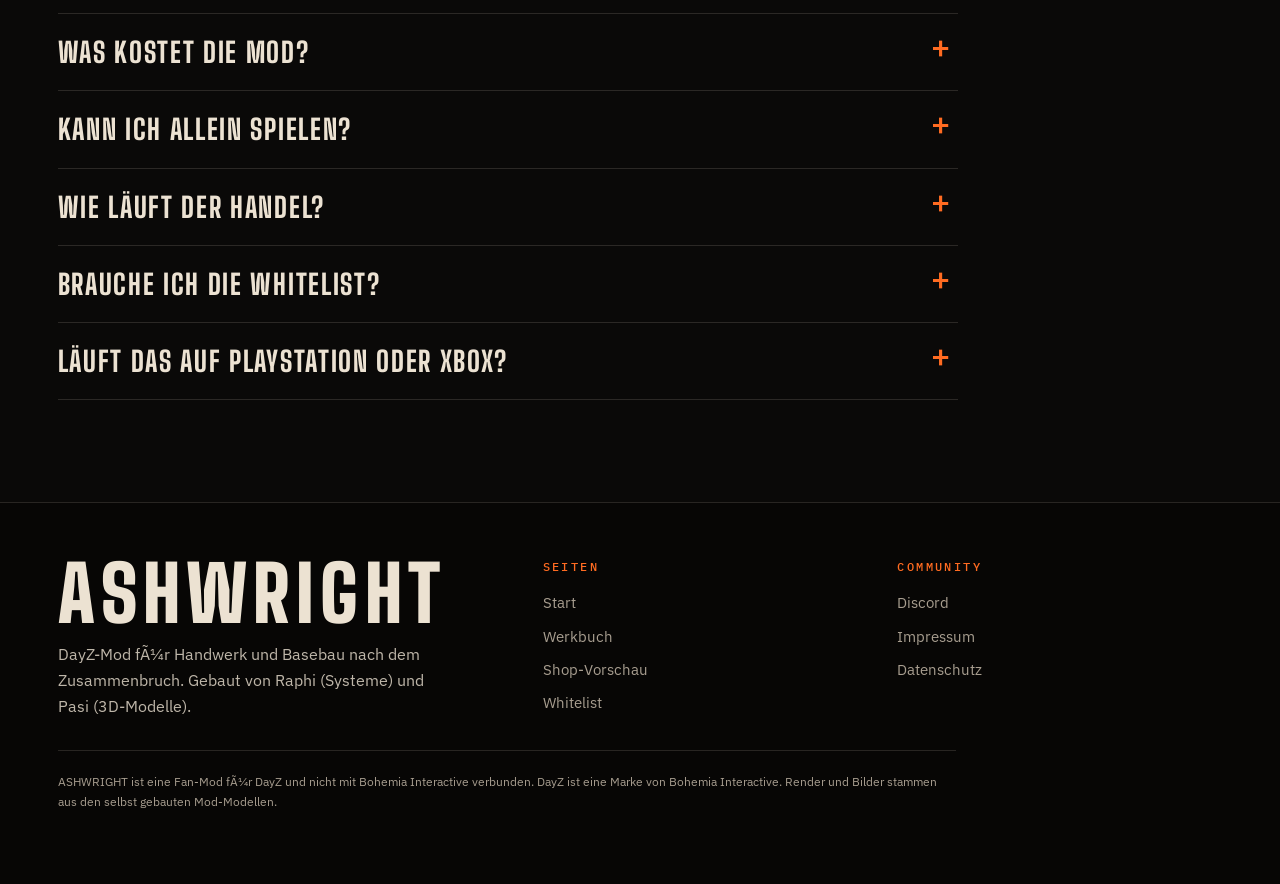
==== commit b69e8d86: "Titelvideo und Bilder aus den Traumbase-Konzeptrenders, Galerie umbenannt Co-Authored-By: Claude Son" ====
--- a/index.html
+++ b/index.html
@@ -11,7 +11,7 @@
 <link rel="alternate" hreflang="en" href="https://ashwright.de/en.html">
 <meta property="og:title" content="ASHWRIGHT â€“ DayZ-Mod: Endzeit, Handwerk, Basebau"><meta property="og:description" content="ASHWRIGHT ist eine DayZ-Mod fÃ¼r die Zeit nach dem Zusammenbruch: Erz abbauen, schmieden, ein gemÃ¼tliches Haus bauen und alles selbst herstellen. Deutscher und englischer Server, Whitelist Ã¼ber Discord."><meta property="og:image" content="https://ashwright.de/img/hero.webp"><meta property="og:type" content="website"><meta name="twitter:card" content="summary_large_image">
 <link rel="preload" href="fonts/big-shoulders-display-latin-900-normal.woff2" as="font" type="font/woff2" crossorigin>
-<link rel="stylesheet" href="style.css?v=20261019d">
+<link rel="stylesheet" href="style.css?v=20261019f">
 <script>document.documentElement.classList.add('js')</script>
 
 </head>
@@ -30,7 +30,7 @@
 
 <section class="hero" style="padding:0">
   <img class="poster" src="media/hero-poster.webp" alt="" width="1600" height="670">
-  <video autoplay muted loop playsinline preload="metadata" poster="media/hero-poster.webp" aria-hidden="true"><source src="media/hero.mp4" type="video/mp4"></video>
+  <video autoplay muted loop playsinline preload="metadata" poster="media/hero-poster.webp" aria-hidden="true"><source src="media/hero-base.mp4" type="video/mp4"></video>
   <canvas id="embers" aria-hidden="true"></canvas>
   <div class="wrap">
     <div class="kicker mono"><span>DayZ-Mod</span><span>Endzeit</span><span>Karte Antoria</span></div>
@@ -56,7 +56,7 @@
   <figure class="shot rv"><img src="media/shot-erz.webp" width="1600" height="670" loading="lazy" alt="Ein Brocken bricht unter der Hacke"><figcaption class="mono">Ein Brocken bricht unter der Hacke</figcaption></figure>
 </div><div class="feature">
   <div class="txt rv"><div class="num">03</div><h2>Dein Haus, deine Stube<br><span class="tag-p" style="font-size:13px;letter-spacing:.16em">In Arbeit</span></h2><p>Aus Holz, Lehm und Stein baust du Hütte, Haus und Mauern. Fensterläden und Kamin machen aus einem Rohbau eine Stube, und wer einrichtet, bekommt Komfort. Draußen herrscht Endzeit, drinnen brennt dein Feuer.</p><a class="more" href="werkbuch.html#bauen">Mehr zum Bauen</a></div>
-  <figure class="shot rv"><img src="media/shot-viadukt.webp" width="1600" height="670" loading="lazy" alt="Eine Hütte am Fluss, noch im Bau"><figcaption class="mono">Eine Hütte am Fluss, noch im Bau</figcaption></figure>
+  <figure class="shot rv"><img src="media/base-b.webp" width="1600" height="670" loading="lazy" alt="Konzeptbild: Stube mit Kamin, abends"><figcaption class="mono">Konzeptbild: Stube mit Kamin, abends</figcaption></figure>
 </div><div class="feature rev">
   <div class="txt rv"><div class="num">04</div><h2>14 Berufe, fünf Güteklassen</h2><p>Wer sich auf einen Beruf spezialisiert, wird gebraucht und handelt mit anderen, denn alles, was es gibt, hat ein Spieler hergestellt. Wie gut etwas wird, hängt am Erz und an der Erfahrung dessen, der es herstellt. Alleine lässt sich jede Kette ebenfalls durchspielen.</p><a class="more" href="werkbuch.html#berufe">Mehr zu den Berufen</a><div class="scale rv"><h3>Die fünf Güteklassen</h3><ol class="rungs"><li>Unrein<small>häufig</small></li><li>Solide<small>&nbsp;</small></li><li>Rein<small>&nbsp;</small></li><li>Hochrein<small>&nbsp;</small></li><li>Makellos<small>selten</small></li></ol></div></div>
   <figure class="shot rv"><img src="media/shot-schmiede.webp" width="1600" height="670" loading="lazy" alt="Schmiede in der Dämmerung"><figcaption class="mono">Schmiede in der Dämmerung</figcaption></figure>
@@ -64,10 +64,10 @@
 </div></section>
 
 <section id="bilder" style="background:var(--bg-2);border-block:1px solid var(--line)"><div class="wrap">
-  <div class="eyebrow mono rv">Bilder</div>
-  <h2 class="sec-title rv">Aus dem Spiel</h2>
-  <p class="sec-lead rv" style="margin-bottom:34px">Aufnahmen aus dem Spiel und Renders der selbst gebauten Modelle. Über 200 davon sind fertig.</p>
-  <div class="gal rv"><a href="media/shot-staub.webp" data-cap="Erz zerfällt unter der Hacke"><img src="media/shot-staub.webp" loading="lazy" alt="Erz zerfällt unter der Hacke"></a><a href="img/trio.webp" data-cap="Eisen, Kupfer, Zinn"><img src="img/trio.webp" loading="lazy" alt="Eisen, Kupfer, Zinn"></a><a href="media/shot-ofen.webp" data-cap="Ofen in der Dämmerung"><img src="media/shot-ofen.webp" loading="lazy" alt="Ofen in der Dämmerung"></a><a href="media/shot-sturm.webp" data-cap="Sturm über dem Viadukt"><img src="media/shot-sturm.webp" loading="lazy" alt="Sturm über dem Viadukt"></a><a href="img/shatter.webp" data-cap="Brocken im Render"><img src="img/shatter.webp" loading="lazy" alt="Brocken im Render"></a><a href="img/furnace.webp" data-cap="Lehmofen bei Nacht"><img src="img/furnace.webp" loading="lazy" alt="Lehmofen bei Nacht"></a></div>
+  <div class="eyebrow mono rv">Galerie</div>
+  <h2 class="sec-title rv">Bilder</h2>
+  <p class="sec-lead rv" style="margin-bottom:34px">Aufnahmen aus dem Spiel, Renders der selbst gebauten Modelle und Konzeptbilder davon, wie eine eingerichtete Base aussehen soll. Nicht alles auf den Konzeptbildern ist schon im Spiel.</p>
+  <div class="gal rv"><a href="media/base-a.webp" data-cap="Konzeptbild: die Base im Abendlicht"><img src="media/base-a.webp" loading="lazy" alt="Konzeptbild: die Base im Abendlicht"></a><a href="media/shot-staub.webp" data-cap="Erz zerfällt unter der Hacke"><img src="media/shot-staub.webp" loading="lazy" alt="Erz zerfällt unter der Hacke"></a><a href="media/base-e.webp" data-cap="Konzeptbild: Hof mit Tieren"><img src="media/base-e.webp" loading="lazy" alt="Konzeptbild: Hof mit Tieren"></a><a href="media/shot-ofen.webp" data-cap="Ofen in der Dämmerung"><img src="media/shot-ofen.webp" loading="lazy" alt="Ofen in der Dämmerung"></a><a href="media/base-d.webp" data-cap="Konzeptbild: Werkstatt mit Fuhrwerk"><img src="media/base-d.webp" loading="lazy" alt="Konzeptbild: Werkstatt mit Fuhrwerk"></a><a href="img/trio.webp" data-cap="Eisen, Kupfer, Zinn"><img src="img/trio.webp" loading="lazy" alt="Eisen, Kupfer, Zinn"></a></div>
 </div></section>
 <dialog class="lb" id="lb"><button type="button">Schließen</button><img alt=""><p></p></dialog>
 
--- a/style.css
+++ b/style.css
@@ -61,7 +61,7 @@
   linear-gradient(to top,var(--bg) 2%,rgba(10,9,8,.55) 38%,rgba(10,9,8,.2) 70%,rgba(10,9,8,.6))}
 .hero canvas{position:absolute;inset:0;width:100%;height:100%;z-index:-1;pointer-events:none}
 .hero .wrap{width:100%;padding-block:clamp(60px,12vh,150px) 40px}
-.kicker{display:flex;flex-wrap:wrap;gap:8px 22px;margin-bottom:14px;color:var(--glow)}
+.kicker{display:flex;flex-wrap:wrap;gap:8px 22px;margin-bottom:14px;color:#ffe6bf;text-shadow:0 1px 14px #000,0 0 4px #000}
 .kicker span+span::before{content:"";display:inline-block;width:5px;height:5px;background:var(--ember);margin-right:22px;vertical-align:middle;transform:rotate(45deg)}
 h1{margin:0;font:900 clamp(64px,15vw,230px)/.8 var(--f-display);letter-spacing:.04em;text-transform:uppercase;text-shadow:0 4px 60px rgba(255,107,33,.35),0 2px 0 rgba(0,0,0,.4);margin-left:-.03em}
 h1 .o{color:var(--ember);text-shadow:0 0 70px rgba(255,107,33,.6)}
@@ -168,7 +168,7 @@
 
 /* Whitelist-Band */
 .band{position:relative;isolation:isolate;overflow:hidden;border-block:1px solid var(--line)}
-.band::before{content:"";position:absolute;inset:0;z-index:-2;background:url(media/shot-ofen.webp) center 40%/cover}
+.band::before{content:"";position:absolute;inset:0;z-index:-2;background:url(media/base-b.webp) center 55%/cover}
 .band::after{content:"";position:absolute;inset:0;z-index:-1;background:linear-gradient(90deg,rgba(10,9,8,.96) 20%,rgba(10,9,8,.62) 70%,rgba(10,9,8,.85))}
 .band .wrap{display:grid;grid-template-columns:minmax(0,1.1fr) minmax(0,.9fr);gap:clamp(24px,5vw,80px);align-items:center}
 .band h2{font-size:clamp(50px,8vw,120px);line-height:.88;margin-bottom:18px}
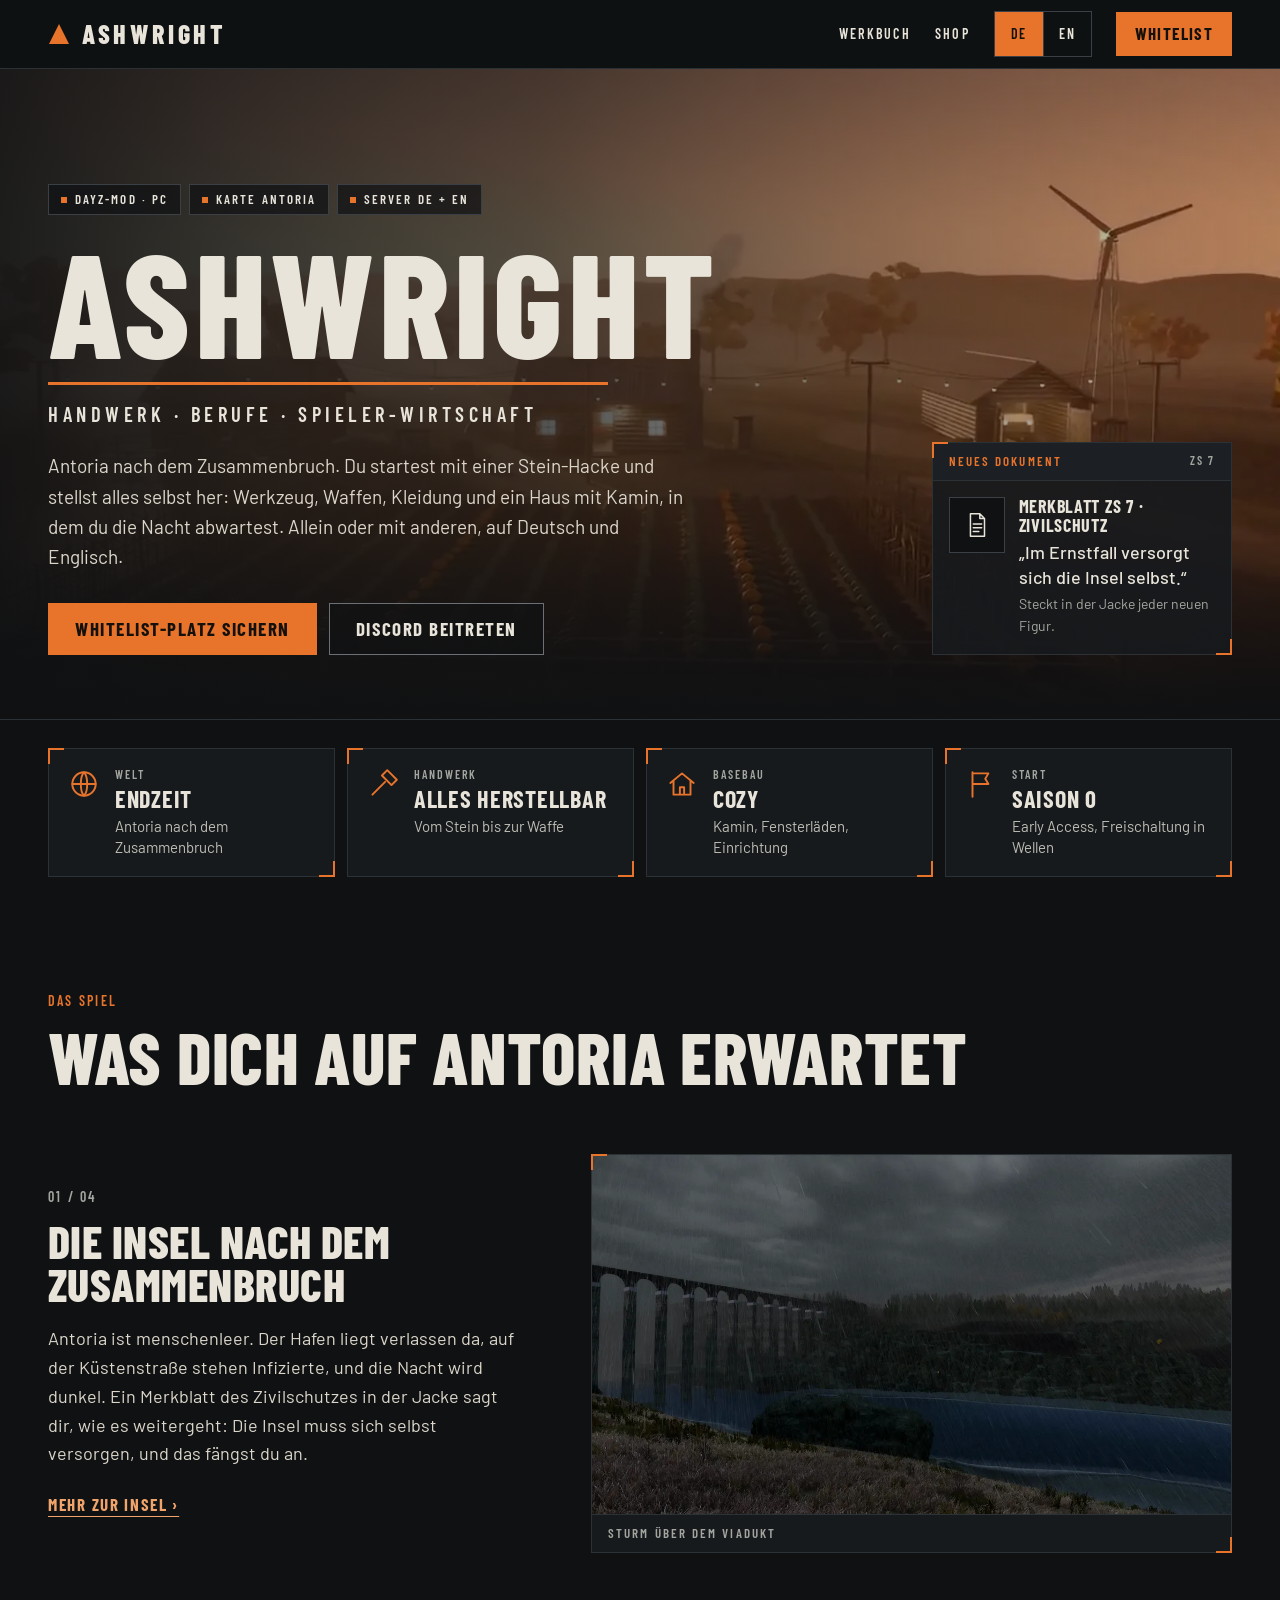
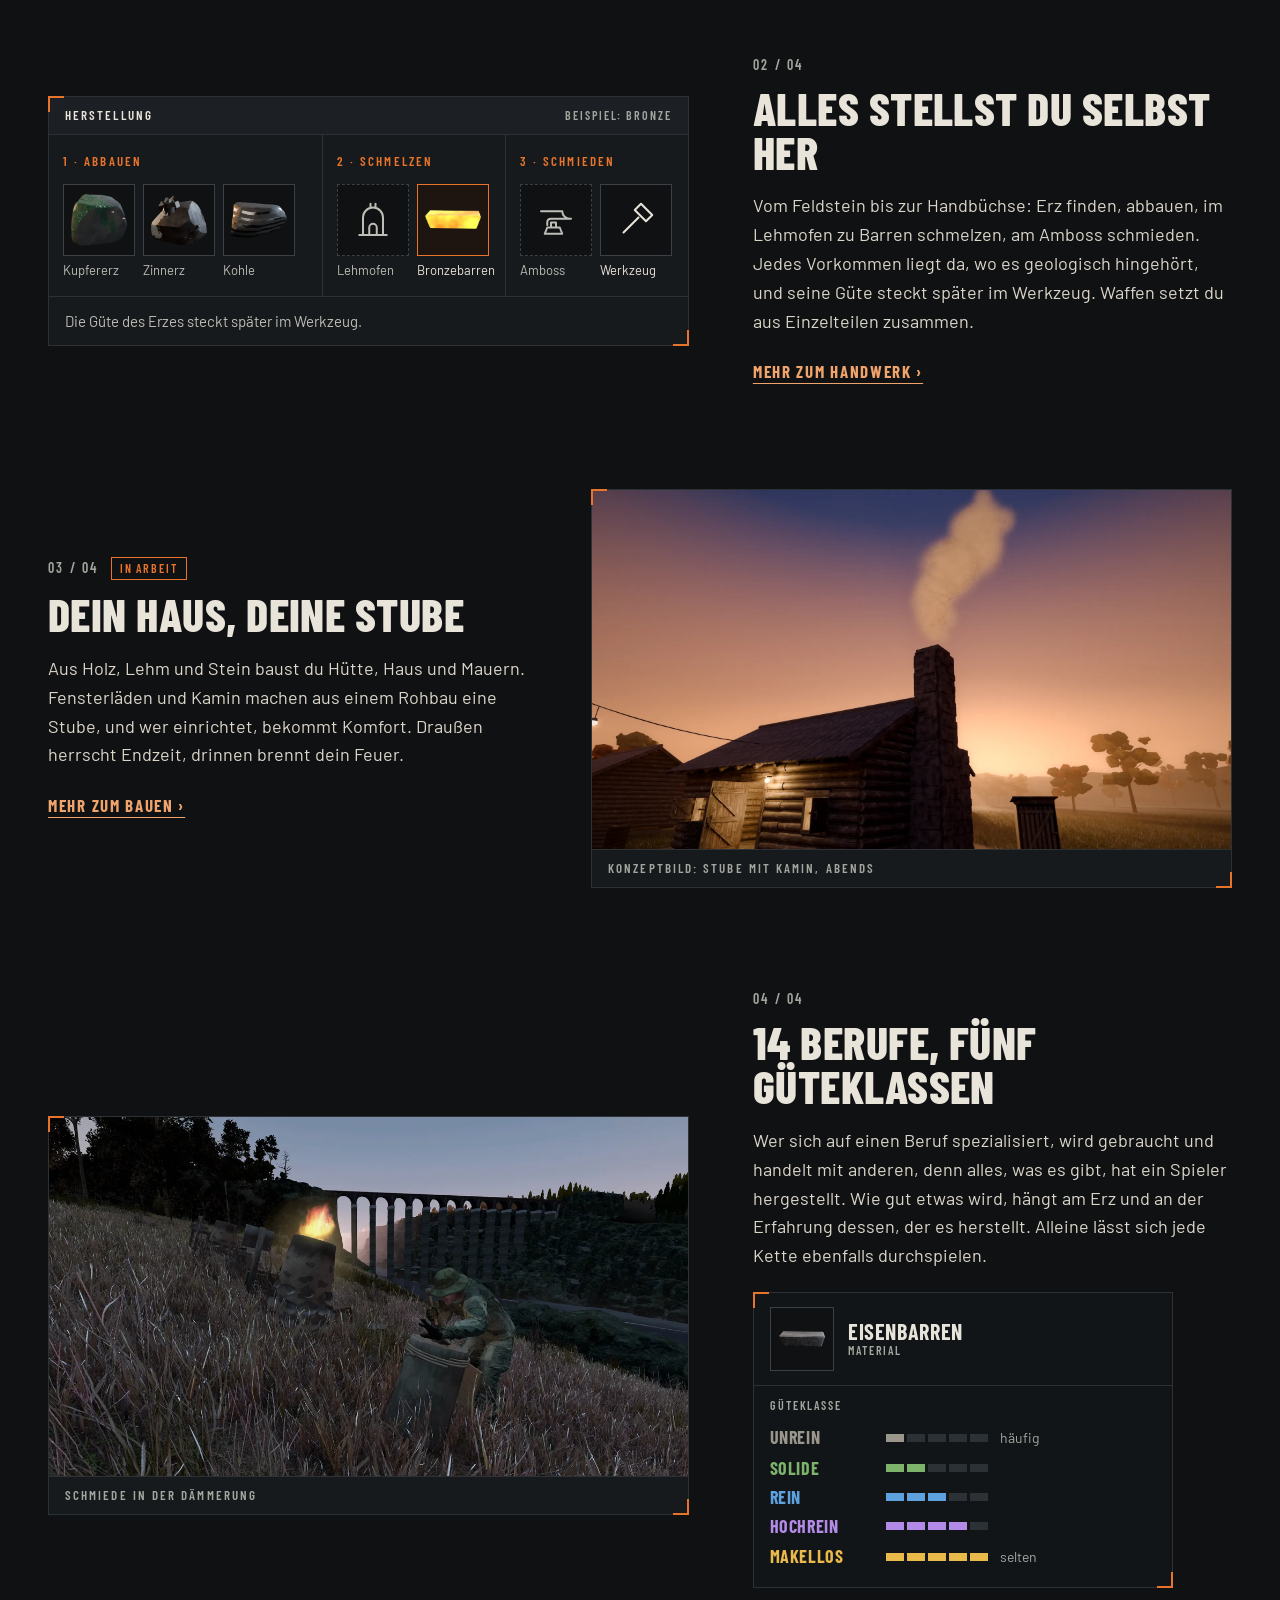
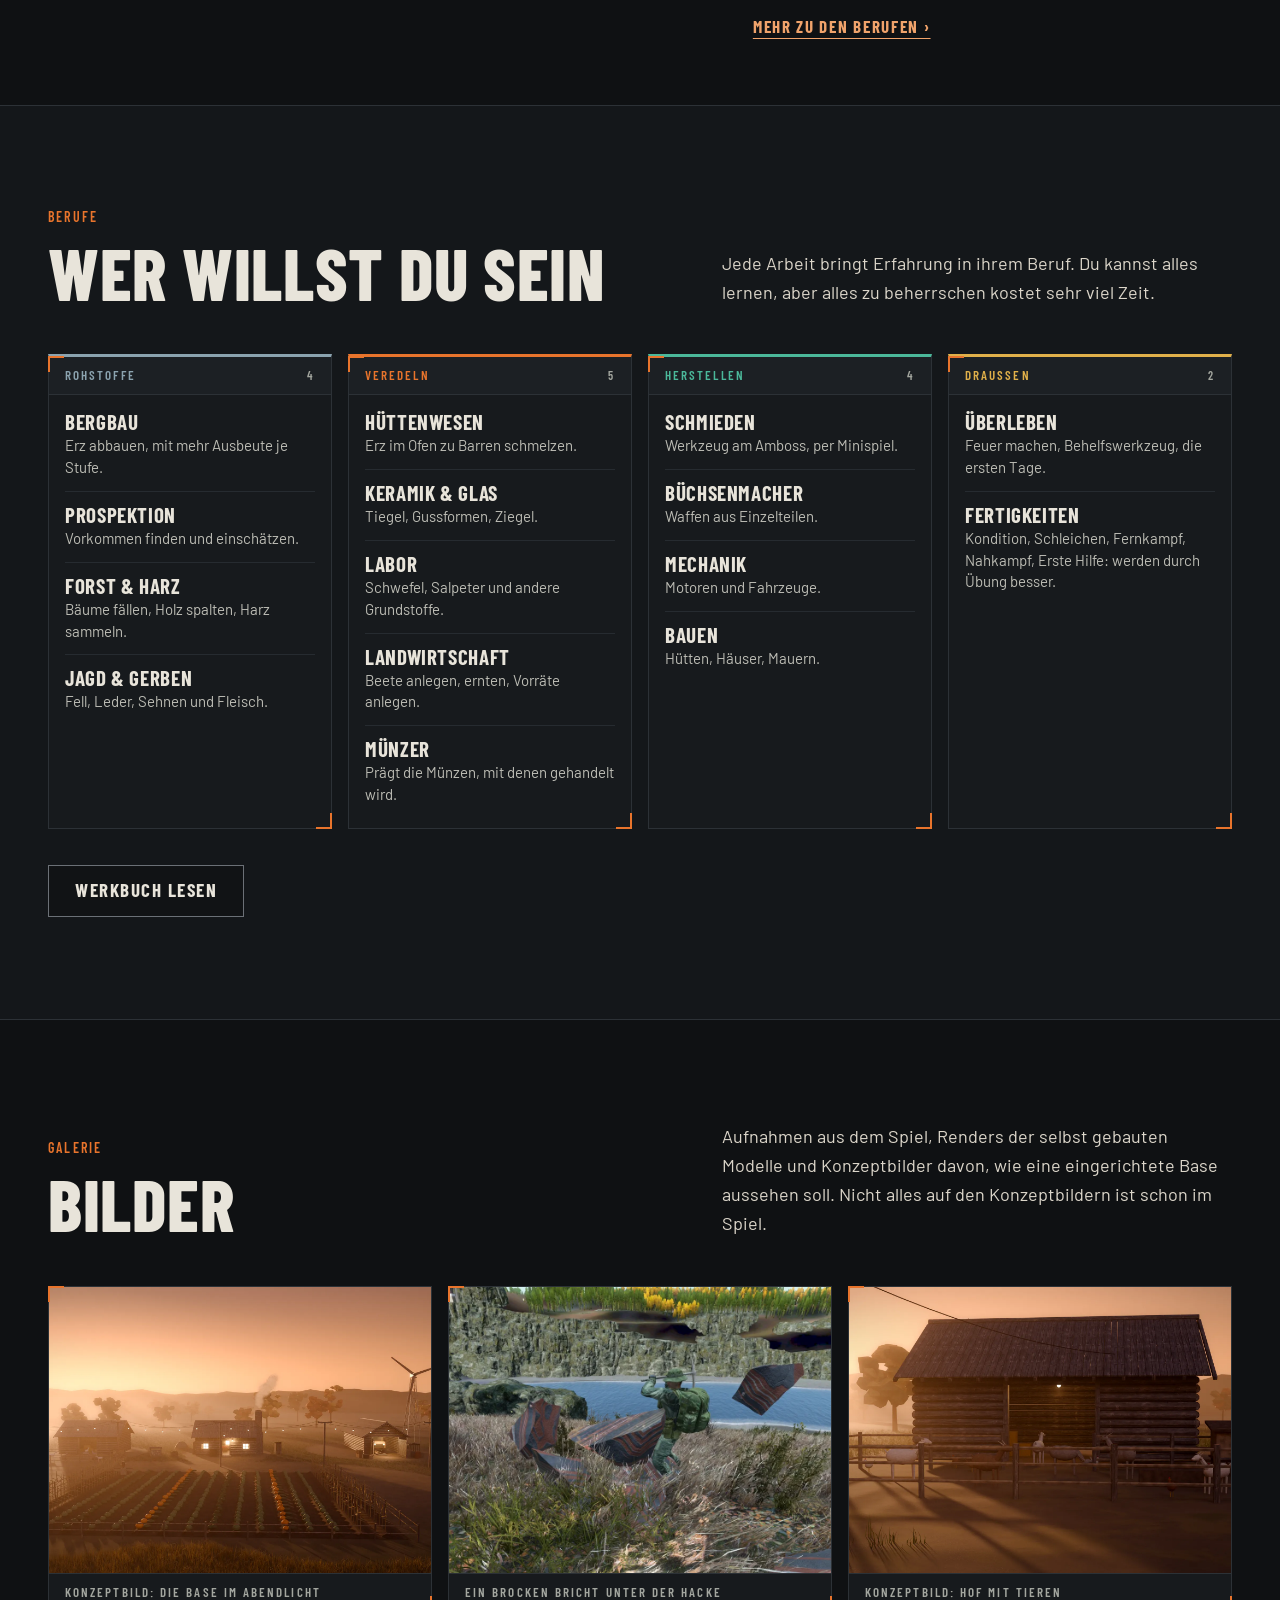
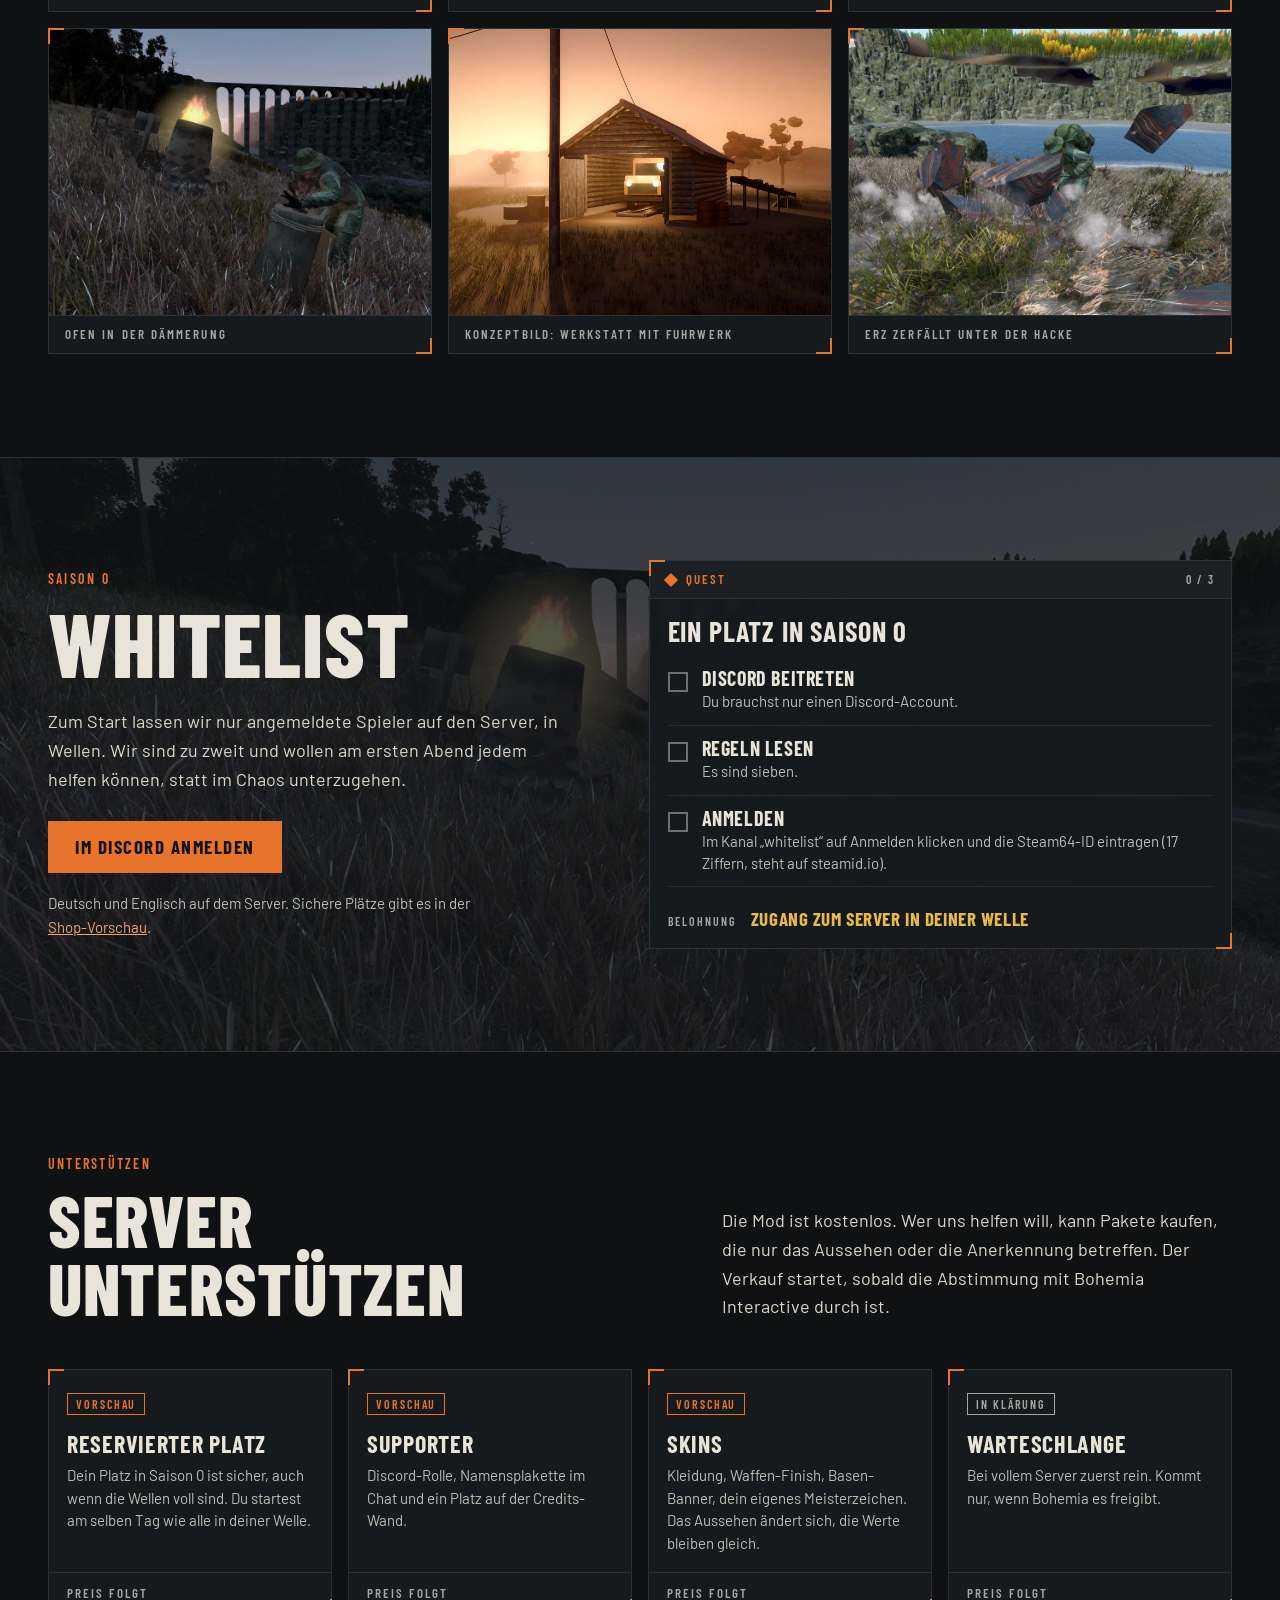
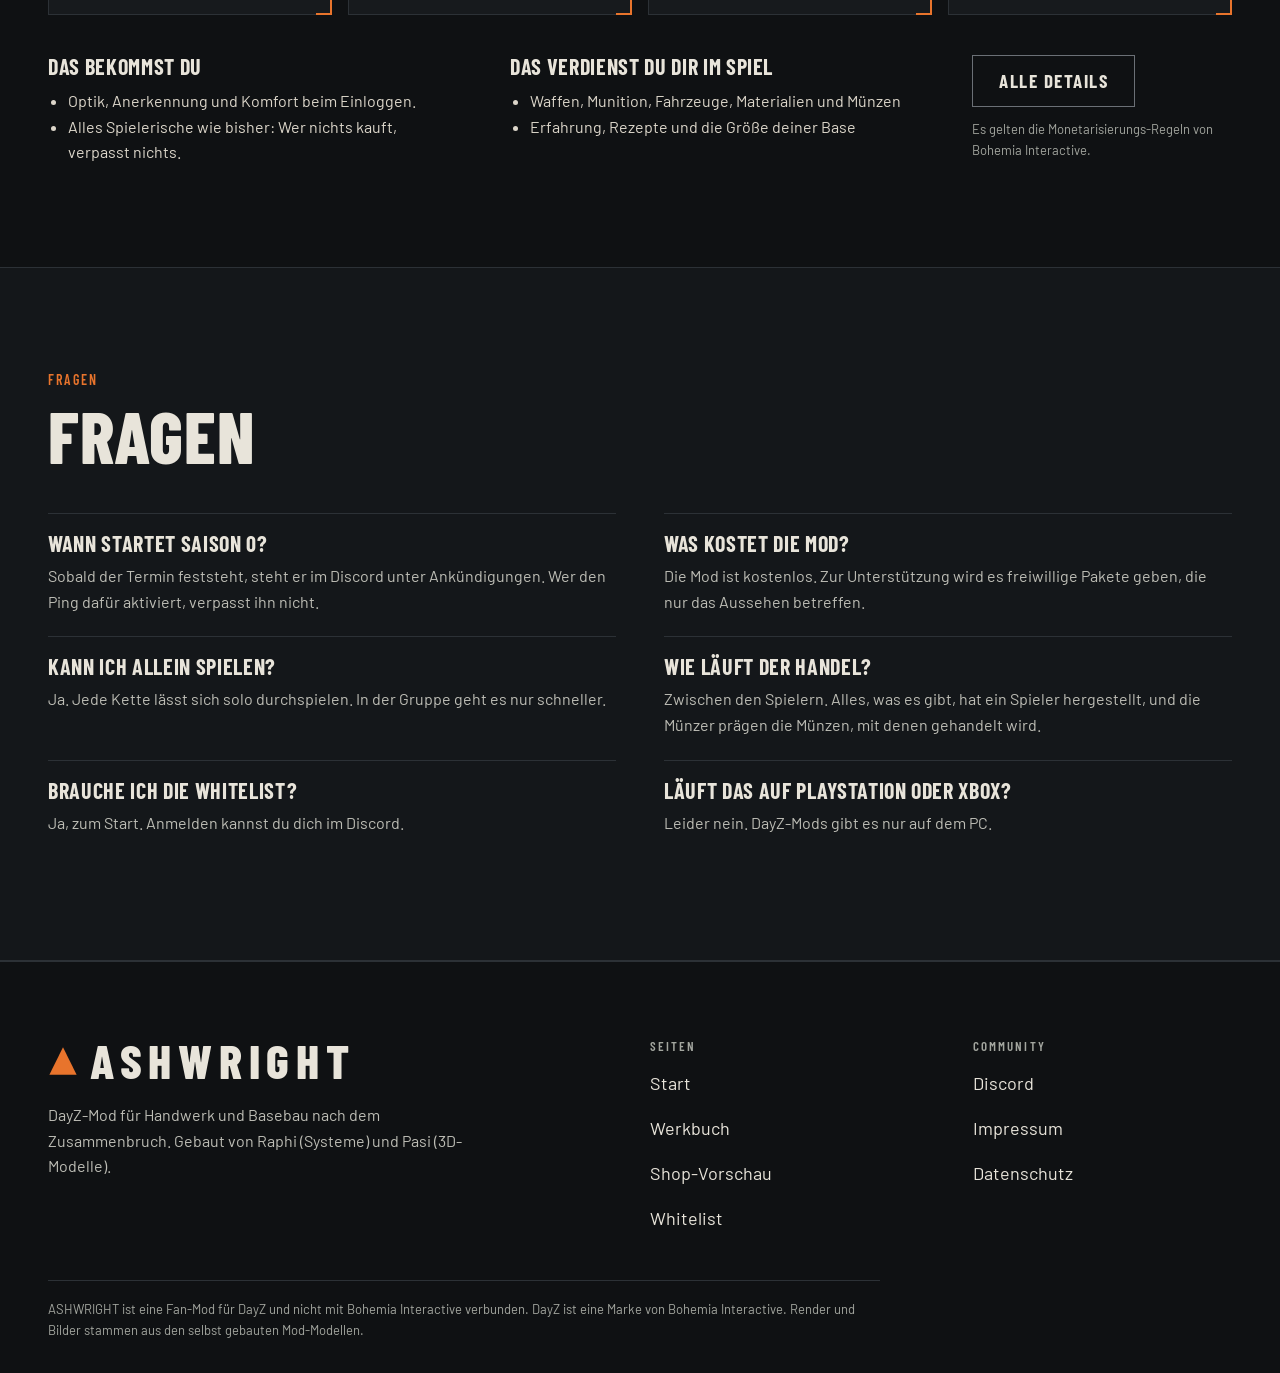
==== commit edf580a0: "Startseite im Game-UI-Look (HUD-Panels, Item-Slots, Quest-Whitelist, Barlow), DE/EN-Umschalter; Umla" ====
--- a/index.html
+++ b/index.html
@@ -3,156 +3,192 @@
 <head>
 <meta charset="utf-8">
 <meta name="viewport" content="width=device-width,initial-scale=1">
-<title>ASHWRIGHT â€“ DayZ-Mod: Endzeit, Handwerk, Basebau</title>
-<meta name="description" content="ASHWRIGHT ist eine DayZ-Mod fÃ¼r die Zeit nach dem Zusammenbruch: Erz abbauen, schmieden, ein gemÃ¼tliches Haus bauen und alles selbst herstellen. Deutscher und englischer Server, Whitelist Ã¼ber Discord.">
-
+<title>ASHWRIGHT – DayZ-Mod: Endzeit, Handwerk, Basebau</title>
+<meta name="description" content="ASHWRIGHT ist eine DayZ-Mod für die Zeit nach dem Zusammenbruch: Erz abbauen, schmieden, ein gemütliches Haus bauen und alles selbst herstellen. Deutscher und englischer Server, Whitelist über Discord.">
 <link rel="icon" type="image/png" href="favicon.png">
 <link rel="canonical" href="https://ashwright.de/">
+<link rel="alternate" hreflang="de" href="https://ashwright.de/">
 <link rel="alternate" hreflang="en" href="https://ashwright.de/en.html">
-<meta property="og:title" content="ASHWRIGHT â€“ DayZ-Mod: Endzeit, Handwerk, Basebau"><meta property="og:description" content="ASHWRIGHT ist eine DayZ-Mod fÃ¼r die Zeit nach dem Zusammenbruch: Erz abbauen, schmieden, ein gemÃ¼tliches Haus bauen und alles selbst herstellen. Deutscher und englischer Server, Whitelist Ã¼ber Discord."><meta property="og:image" content="https://ashwright.de/img/hero.webp"><meta property="og:type" content="website"><meta name="twitter:card" content="summary_large_image">
-<link rel="preload" href="fonts/big-shoulders-display-latin-900-normal.woff2" as="font" type="font/woff2" crossorigin>
-<link rel="stylesheet" href="style.css?v=20261019f">
-<script>document.documentElement.classList.add('js')</script>
-
+<link rel="alternate" hreflang="x-default" href="https://ashwright.de/">
+<meta property="og:title" content="ASHWRIGHT – DayZ-Mod: Endzeit, Handwerk, Basebau"><meta property="og:description" content="ASHWRIGHT ist eine DayZ-Mod für die Zeit nach dem Zusammenbruch: Erz abbauen, schmieden, ein gemütliches Haus bauen und alles selbst herstellen. Deutscher und englischer Server, Whitelist über Discord."><meta property="og:image" content="https://ashwright.de/img/hero.webp"><meta property="og:type" content="website"><meta name="twitter:card" content="summary_large_image">
+<link rel="preload" href="fonts/barlow-condensed-latin-800-normal.woff2" as="font" type="font/woff2" crossorigin>
+<link rel="stylesheet" href="home.css?v=20261104b">
 </head>
 <body>
 <a class="skip" href="#main">Zum Inhalt</a>
 <header class="bar"><div class="wrap">
-  <a class="brand" href="./"><i>A</i>ASHWRIGHT</a>
-  <nav aria-label="HauptmenÃ¼">
-    <a href="werkbuch.html">Werkbuch</a>
-    <a href="shop.html">Shop</a>
-    <a class="lang" href="en.html" hreflang="en" lang="en" title="English">EN</a>
-    <a class="go" href="./#whitelist">Whitelist</a>
+  <a class="brand" href="./"><svg width="22" height="22" viewBox="0 0 22 22" aria-hidden="true"><path d="M11 1 L21 21 L1 21 Z" fill="#E8742C"/></svg><span class="h">ASHWRIGHT</span></a>
+  <nav aria-label="Hauptmenü">
+    <a class="lb lk" href="werkbuch.html">Werkbuch</a>
+    <a class="lb lk" href="shop.html">Shop</a>
+    <div class="langsw" role="group" aria-label="Sprache">
+      <a class="lb" href="index.html" hreflang="de" lang="de" aria-current="true">DE</a><a class="lb" href="en.html" hreflang="en" lang="en">EN</a>
+    </div>
+    <a class="btn btn-p" href="#whitelist">Whitelist</a>
   </nav>
 </div></header>
 <main id="main">
 
-<section class="hero" style="padding:0">
-  <img class="poster" src="media/hero-poster.webp" alt="" width="1600" height="670">
-  <video autoplay muted loop playsinline preload="metadata" poster="media/hero-poster.webp" aria-hidden="true"><source src="media/hero-base.mp4" type="video/mp4"></video>
-  <canvas id="embers" aria-hidden="true"></canvas>
+<section class="hero">
+  <img class="bgm" src="media/hero-poster.webp" width="1600" height="900" alt="">
+  <video class="bgm" autoplay muted loop playsinline preload="metadata" poster="media/hero-poster.webp" aria-hidden="true"><source src="media/hero-base.mp4" type="video/mp4"></video>
+  <div class="scrim" aria-hidden="true"></div><div class="fade" aria-hidden="true"></div>
   <div class="wrap">
-    <div class="kicker mono"><span>DayZ-Mod</span><span>Endzeit</span><span>Karte Antoria</span></div>
-    <h1>ASH<span class="o">WRIGHT</span></h1>
-    <p class="lede">Antoria nach dem Zusammenbruch. Du startest mit einer Stein-Hacke und stellst alles selbst her: Werkzeug, Waffen, Kleidung und ein Haus mit Kamin, in dem du die Nacht abwartest. Allein oder mit anderen, auf Deutsch und Englisch.</p>
-    <div class="cta"><a class="btn" href="#whitelist">Whitelist-Platz sichern</a><a class="btn ghost" href="https://discord.gg/mjJFGwnTns">Discord beitreten</a></div>
+    <div class="main">
+      <div class="chips"><span class="chip lb">DayZ-Mod · PC</span><span class="chip lb">Karte Antoria</span><span class="chip lb">Server DE + EN</span></div>
+      <h1 class="h">ASHWRIGHT</h1>
+      <div class="rule" aria-hidden="true"></div>
+      <p class="lb sub">Handwerk · Berufe · Spieler-Wirtschaft</p>
+      <p class="lede">Antoria nach dem Zusammenbruch. Du startest mit einer Stein-Hacke und stellst alles selbst her: Werkzeug, Waffen, Kleidung und ein Haus mit Kamin, in dem du die Nacht abwartest. Allein oder mit anderen, auf Deutsch und Englisch.</p>
+      <div class="cta"><a class="btn btn-p" href="#whitelist">Whitelist-Platz sichern</a><a class="btn btn-g" href="https://discord.gg/mjJFGwnTns">Discord beitreten</a></div>
+    </div>
+    <aside class="hud notif">
+      <div class="ph"><span class="lb ac">Neues Dokument</span><span class="lb dim">ZS 7</span></div>
+      <div class="body"><div class="slot"><svg width="30" height="30" viewBox="0 0 32 32" fill="none" stroke="#E8E4DA" stroke-width="1.6" stroke-linecap="round" stroke-linejoin="round" aria-hidden="true"><path d="M9 4h10l5 5v19H9zM19 4v5h5M12 15h9M12 19h9M12 23h6"/></svg></div>
+        <div><div class="h3">Merkblatt ZS 7 · Zivilschutz</div><p class="q">„Im Ernstfall versorgt sich die Insel selbst.“</p><p class="n">Steckt in der Jacke jeder neuen Figur.</p></div></div>
+    </aside>
   </div>
-  <div class="facts"><div class="wrap"><div><b>Endzeit</b><span>Antoria nach dem Zusammenbruch</span></div><div><b>Alles herstellbar</b><span>Vom Stein bis zur Waffe</span></div><div><b>Cozy Basebau</b><span>Kamin, Fensterläden, Einrichtung</span></div><div><b>Saison 0</b><span>Early Access, Freischaltung in Wellen</span></div></div></div>
 </section>
 
-<section class="memo"><div class="wrap">
-  <div class="note rv"><span class="mono">Zivilschutz · Merkblatt ZS 7</span><p>„Im Ernstfall versorgt sich die Insel selbst.“</p><span class="stamp-s mono" aria-hidden="true">ZS 7</span></div>
-  <p class="memo-s rv">So beginnt das Merkblatt, das jede neue Figur in der Jacke trägt.</p>
+<section class="facts-sec"><div class="wrap"><div class="facts"><div class="hud fact"><svg width="34" height="34" viewBox="0 0 32 32" fill="none" stroke="#E8742C" stroke-width="1.8" stroke-linecap="round" stroke-linejoin="round" aria-hidden="true"><circle cx="16" cy="16" r="11"/><path d="M5 16h22M16 5c4 4 4 18 0 22M16 5c-4 4-4 18 0 22"/></svg><div><div class="lb k">Welt</div><div class="h3 v">Endzeit</div><div class="s">Antoria nach dem Zusammenbruch</div></div></div><div class="hud fact"><svg width="34" height="34" viewBox="0 0 32 32" fill="none" stroke="#E8742C" stroke-width="1.8" stroke-linecap="round" stroke-linejoin="round" aria-hidden="true"><path d="M6 26l12-12M15 8l5-5 9 9-5 5zM18 11l3 3"/></svg><div><div class="lb k">Handwerk</div><div class="h3 v">Alles herstellbar</div><div class="s">Vom Stein bis zur Waffe</div></div></div><div class="hud fact"><svg width="34" height="34" viewBox="0 0 32 32" fill="none" stroke="#E8742C" stroke-width="1.8" stroke-linecap="round" stroke-linejoin="round" aria-hidden="true"><path d="M5 15L16 6l11 9M8 13v13h16V13M14 26v-7h4v7"/></svg><div><div class="lb k">Basebau</div><div class="h3 v">Cozy</div><div class="s">Kamin, Fensterläden, Einrichtung</div></div></div><div class="hud fact"><svg width="34" height="34" viewBox="0 0 32 32" fill="none" stroke="#E8742C" stroke-width="1.8" stroke-linecap="round" stroke-linejoin="round" aria-hidden="true"><path d="M8 28V5M8 6h15l-3 5 3 5H8"/></svg><div><div class="lb k">Start</div><div class="h3 v">Saison 0</div><div class="s">Early Access, Freischaltung in Wellen</div></div></div></div></div></section>
+
+<section id="spiel"><div class="wrap">
+  <div class="lb ac">Das Spiel</div>
+  <h2 class="h sec-title">Was dich auf Antoria erwartet</h2>
+  
+    <article class="feat">
+      <div class="txt">
+        <div class="num-row"><span class="lb dim">01 / 04</span></div>
+        <h3 class="h">Die Insel nach dem Zusammenbruch</h3>
+        <p>Antoria ist menschenleer. Der Hafen liegt verlassen da, auf der Küstenstraße stehen Infizierte, und die Nacht wird dunkel. Ein Merkblatt des Zivilschutzes in der Jacke sagt dir, wie es weitergeht: Die Insel muss sich selbst versorgen, und das fängst du an.</p>
+        <a class="more" href="werkbuch.html#insel">Mehr zur Insel ›</a>
+      </div>
+      <figure class="hud media shot"><img src="media/shot-sturm.webp" width="1600" height="670" loading="lazy" alt="Sturm über dem Viadukt"><figcaption class="lb cap">Sturm über dem Viadukt</figcaption></figure>
+    </article>
+  
+    <article class="feat rev">
+      <div class="txt">
+        <div class="num-row"><span class="lb dim">02 / 04</span></div>
+        <h3 class="h">Alles stellst du selbst her</h3>
+        <p>Vom Feldstein bis zur Handbüchse: Erz finden, abbauen, im Lehmofen zu Barren schmelzen, am Amboss schmieden. Jedes Vorkommen liegt da, wo es geologisch hingehört, und seine Güte steckt später im Werkzeug. Waffen setzt du aus Einzelteilen zusammen.</p>
+        <a class="more" href="werkbuch.html#erze">Mehr zum Handwerk ›</a>
+      </div>
+      <div class="hud media">
+        <div class="ph"><span class="lb">Herstellung</span><span class="lb dim">Beispiel: Bronze</span></div>
+        <div class="chain">
+          <div class="st"><div class="lb ac">1 · Abbauen</div><div class="slots">
+            <figure><div class="slot"><img src="img/copper.webp" width="303" height="283" alt=""></div><figcaption>Kupfererz</figcaption></figure>
+            <figure><div class="slot"><img src="img/tin.webp" width="359" height="318" alt=""></div><figcaption>Zinnerz</figcaption></figure>
+            <figure><div class="slot"><img src="img/coal.webp" width="360" height="234" alt=""></div><figcaption>Kohle</figcaption></figure>
+          </div></div>
+          <div class="st"><div class="lb ac">2 · Schmelzen</div><div class="slots">
+            <figure><div class="slot station"><svg width="40" height="40" viewBox="0 0 32 32" fill="none" stroke="#BDBDB5" stroke-width="1.6" stroke-linecap="round" stroke-linejoin="round" aria-hidden="true"><path d="M8 28V14a8 8 0 0 1 16 0v14M5 28h22M13 28v-6a3 3 0 0 1 6 0v6M14 6V3M18 6V3"/></svg></div><figcaption>Lehmofen</figcaption></figure>
+            <figure><div class="slot hot"><img src="img/ingot_bronze_hot.webp" width="360" height="124" alt=""></div><figcaption class=on>Bronzebarren</figcaption></figure>
+          </div></div>
+          <div class="st"><div class="lb ac">3 · Schmieden</div><div class="slots">
+            <figure><div class="slot station"><svg width="40" height="40" viewBox="0 0 32 32" fill="none" stroke="#BDBDB5" stroke-width="1.6" stroke-linecap="round" stroke-linejoin="round" aria-hidden="true"><path d="M4 9h17c0 3.5 3 6 7 6H12c-2 0-3 1-3 3v2M12 22v-4h4v4M7 27h14l-2-5H9z"/></svg></div><figcaption>Amboss</figcaption></figure>
+            <figure><div class="slot"><svg width="40" height="40" viewBox="0 0 32 32" fill="none" stroke="#E8E4DA" stroke-width="1.6" stroke-linecap="round" stroke-linejoin="round" aria-hidden="true"><path d="M6 26l12-12M15 8l5-5 9 9-5 5zM18 11l3 3"/></svg></div><figcaption class=on>Werkzeug</figcaption></figure>
+          </div></div>
+        </div>
+        <div class="chain-foot">Die Güte des Erzes steckt später im Werkzeug.</div>
+      </div>
+    </article>
+  
+    <article class="feat">
+      <div class="txt">
+        <div class="num-row"><span class="lb dim">03 / 04</span><span class="lb tag">In Arbeit</span></div>
+        <h3 class="h">Dein Haus, deine Stube</h3>
+        <p>Aus Holz, Lehm und Stein baust du Hütte, Haus und Mauern. Fensterläden und Kamin machen aus einem Rohbau eine Stube, und wer einrichtet, bekommt Komfort. Draußen herrscht Endzeit, drinnen brennt dein Feuer.</p>
+        <a class="more" href="werkbuch.html#bauen">Mehr zum Bauen ›</a>
+      </div>
+      <figure class="hud media shot"><img src="media/base-b.webp" width="1600" height="670" loading="lazy" alt="Konzeptbild: Stube mit Kamin, abends"><figcaption class="lb cap">Konzeptbild: Stube mit Kamin, abends</figcaption></figure>
+    </article>
+  
+    <article class="feat rev">
+      <div class="txt">
+        <div class="num-row"><span class="lb dim">04 / 04</span></div>
+        <h3 class="h">14 Berufe, fünf Güteklassen</h3>
+        <p>Wer sich auf einen Beruf spezialisiert, wird gebraucht und handelt mit anderen, denn alles, was es gibt, hat ein Spieler hergestellt. Wie gut etwas wird, hängt am Erz und an der Erfahrung dessen, der es herstellt. Alleine lässt sich jede Kette ebenfalls durchspielen.</p>
+        <div class="hud tip">
+          <div class="head"><div class="slot"><img src="img/ingot_iron.webp" width="360" height="124" alt=""></div>
+            <div><div class="h3">Eisenbarren</div><div class="lb">Material</div></div></div>
+          <div class="lb">Güteklasse</div>
+          <ol class="tiers"><li style="--c:#9A968C"><span class="h3">Unrein</span><span class="segs" aria-hidden="true"><i class=f></i><i></i><i></i><i></i><i></i></span><span class="note">häufig</span></li><li style="--c:#7DB36A"><span class="h3">Solide</span><span class="segs" aria-hidden="true"><i class=f></i><i class=f></i><i></i><i></i><i></i></span><span class="note"></span></li><li style="--c:#5DA2DE"><span class="h3">Rein</span><span class="segs" aria-hidden="true"><i class=f></i><i class=f></i><i class=f></i><i></i><i></i></span><span class="note"></span></li><li style="--c:#B38AE6"><span class="h3">Hochrein</span><span class="segs" aria-hidden="true"><i class=f></i><i class=f></i><i class=f></i><i class=f></i><i></i></span><span class="note"></span></li><li style="--c:#E9B949"><span class="h3">Makellos</span><span class="segs" aria-hidden="true"><i class=f></i><i class=f></i><i class=f></i><i class=f></i><i class=f></i></span><span class="note">selten</span></li></ol>
+        </div>
+        <a class="more" href="werkbuch.html#berufe">Mehr zu den Berufen ›</a>
+      </div>
+      <figure class="hud media shot"><img src="media/shot-schmiede.webp" width="1600" height="670" loading="lazy" alt="Schmiede in der Dämmerung"><figcaption class="lb cap">Schmiede in der Dämmerung</figcaption></figure>
+    </article>
 </div></section>
 
-<section id="spiel"><div class="wrap">
-  <div class="eyebrow mono rv">Das Spiel</div>
-  <div class="feature">
-  <div class="txt rv"><div class="num">01</div><h2>Die Insel nach dem Zusammenbruch</h2><p>Antoria ist menschenleer. Der Hafen liegt verlassen da, auf der Küstenstraße stehen Infizierte, und die Nacht wird dunkel. Ein Merkblatt des Zivilschutzes in der Jacke sagt dir, wie es weitergeht: Die Insel muss sich selbst versorgen, und das fängst du an.</p><a class="more" href="werkbuch.html#insel">Mehr zur Insel</a></div>
-  <figure class="shot rv"><img src="media/shot-sturm.webp" width="1600" height="670" loading="lazy" alt="Sturm über dem Viadukt"><figcaption class="mono">Sturm über dem Viadukt</figcaption></figure>
-</div><div class="feature rev">
-  <div class="txt rv"><div class="num">02</div><h2>Alles stellst du selbst her</h2><p>Vom Feldstein bis zur Handbüchse: Erz finden, abbauen, im Lehmofen zu Barren schmelzen, am Amboss schmieden. Jedes Vorkommen liegt da, wo es geologisch hingehört, und seine Güte steckt später im Werkzeug. Waffen setzt du aus Einzelteilen zusammen.</p><a class="more" href="werkbuch.html#erze">Mehr zum Handwerk</a></div>
-  <figure class="shot rv"><img src="media/shot-erz.webp" width="1600" height="670" loading="lazy" alt="Ein Brocken bricht unter der Hacke"><figcaption class="mono">Ein Brocken bricht unter der Hacke</figcaption></figure>
-</div><div class="feature">
-  <div class="txt rv"><div class="num">03</div><h2>Dein Haus, deine Stube<br><span class="tag-p" style="font-size:13px;letter-spacing:.16em">In Arbeit</span></h2><p>Aus Holz, Lehm und Stein baust du Hütte, Haus und Mauern. Fensterläden und Kamin machen aus einem Rohbau eine Stube, und wer einrichtet, bekommt Komfort. Draußen herrscht Endzeit, drinnen brennt dein Feuer.</p><a class="more" href="werkbuch.html#bauen">Mehr zum Bauen</a></div>
-  <figure class="shot rv"><img src="media/base-b.webp" width="1600" height="670" loading="lazy" alt="Konzeptbild: Stube mit Kamin, abends"><figcaption class="mono">Konzeptbild: Stube mit Kamin, abends</figcaption></figure>
-</div><div class="feature rev">
-  <div class="txt rv"><div class="num">04</div><h2>14 Berufe, fünf Güteklassen</h2><p>Wer sich auf einen Beruf spezialisiert, wird gebraucht und handelt mit anderen, denn alles, was es gibt, hat ein Spieler hergestellt. Wie gut etwas wird, hängt am Erz und an der Erfahrung dessen, der es herstellt. Alleine lässt sich jede Kette ebenfalls durchspielen.</p><a class="more" href="werkbuch.html#berufe">Mehr zu den Berufen</a><div class="scale rv"><h3>Die fünf Güteklassen</h3><ol class="rungs"><li>Unrein<small>häufig</small></li><li>Solide<small>&nbsp;</small></li><li>Rein<small>&nbsp;</small></li><li>Hochrein<small>&nbsp;</small></li><li>Makellos<small>selten</small></li></ol></div></div>
-  <figure class="shot rv"><img src="media/shot-schmiede.webp" width="1600" height="670" loading="lazy" alt="Schmiede in der Dämmerung"><figcaption class="mono">Schmiede in der Dämmerung</figcaption></figure>
-</div>
+<section id="berufe" class="sec alt"><div class="wrap">
+  <div class="sec-top"><div><div class="lb ac">Berufe</div><h2 class="h sec-title">Wer willst du sein</h2></div><p>Jede Arbeit bringt Erfahrung in ihrem Beruf. Du kannst alles lernen, aber alles zu beherrschen kostet sehr viel Zeit.</p></div>
+  <div class="groups"><div class="hud group" style="--c:#8BA3AF"><div class="ph"><span class="lb">Rohstoffe</span><span class="lb dim">4</span></div><ul><li><div class="h3">Bergbau</div><p>Erz abbauen, mit mehr Ausbeute je Stufe.</p></li><li><div class="h3">Prospektion</div><p>Vorkommen finden und einschätzen.</p></li><li><div class="h3">Forst &amp; Harz</div><p>Bäume fällen, Holz spalten, Harz sammeln.</p></li><li><div class="h3">Jagd &amp; Gerben</div><p>Fell, Leder, Sehnen und Fleisch.</p></li></ul></div><div class="hud group" style="--c:#E8742C"><div class="ph"><span class="lb">Veredeln</span><span class="lb dim">5</span></div><ul><li><div class="h3">Hüttenwesen</div><p>Erz im Ofen zu Barren schmelzen.</p></li><li><div class="h3">Keramik &amp; Glas</div><p>Tiegel, Gussformen, Ziegel.</p></li><li><div class="h3">Labor</div><p>Schwefel, Salpeter und andere Grundstoffe.</p></li><li><div class="h3">Landwirtschaft</div><p>Beete anlegen, ernten, Vorräte anlegen.</p></li><li><div class="h3">Münzer</div><p>Prägt die Münzen, mit denen gehandelt wird.</p></li></ul></div><div class="hud group" style="--c:#4BB89A"><div class="ph"><span class="lb">Herstellen</span><span class="lb dim">4</span></div><ul><li><div class="h3">Schmieden</div><p>Werkzeug am Amboss, per Minispiel.</p></li><li><div class="h3">Büchsenmacher</div><p>Waffen aus Einzelteilen.</p></li><li><div class="h3">Mechanik</div><p>Motoren und Fahrzeuge.</p></li><li><div class="h3">Bauen</div><p>Hütten, Häuser, Mauern.</p></li></ul></div><div class="hud group" style="--c:#E0B04A"><div class="ph"><span class="lb">Draußen</span><span class="lb dim">2</span></div><ul><li><div class="h3">Überleben</div><p>Feuer machen, Behelfswerkzeug, die ersten Tage.</p></li><li><div class="h3">Fertigkeiten</div><p>Kondition, Schleichen, Fernkampf, Nahkampf, Erste Hilfe: werden durch Übung besser.</p></li></ul></div></div>
+  <p class="after"><a class="btn btn-g" href="werkbuch.html">Werkbuch lesen</a></p>
 </div></section>
 
-<section id="bilder" style="background:var(--bg-2);border-block:1px solid var(--line)"><div class="wrap">
-  <div class="eyebrow mono rv">Galerie</div>
-  <h2 class="sec-title rv">Bilder</h2>
-  <p class="sec-lead rv" style="margin-bottom:34px">Aufnahmen aus dem Spiel, Renders der selbst gebauten Modelle und Konzeptbilder davon, wie eine eingerichtete Base aussehen soll. Nicht alles auf den Konzeptbildern ist schon im Spiel.</p>
-  <div class="gal rv"><a href="media/base-a.webp" data-cap="Konzeptbild: die Base im Abendlicht"><img src="media/base-a.webp" loading="lazy" alt="Konzeptbild: die Base im Abendlicht"></a><a href="media/shot-staub.webp" data-cap="Erz zerfällt unter der Hacke"><img src="media/shot-staub.webp" loading="lazy" alt="Erz zerfällt unter der Hacke"></a><a href="media/base-e.webp" data-cap="Konzeptbild: Hof mit Tieren"><img src="media/base-e.webp" loading="lazy" alt="Konzeptbild: Hof mit Tieren"></a><a href="media/shot-ofen.webp" data-cap="Ofen in der Dämmerung"><img src="media/shot-ofen.webp" loading="lazy" alt="Ofen in der Dämmerung"></a><a href="media/base-d.webp" data-cap="Konzeptbild: Werkstatt mit Fuhrwerk"><img src="media/base-d.webp" loading="lazy" alt="Konzeptbild: Werkstatt mit Fuhrwerk"></a><a href="img/trio.webp" data-cap="Eisen, Kupfer, Zinn"><img src="img/trio.webp" loading="lazy" alt="Eisen, Kupfer, Zinn"></a></div>
+<section id="bilder" class="sec"><div class="wrap">
+  <div class="sec-top"><div><div class="lb ac">Galerie</div><h2 class="h sec-title">Bilder</h2></div><p>Aufnahmen aus dem Spiel, Renders der selbst gebauten Modelle und Konzeptbilder davon, wie eine eingerichtete Base aussehen soll. Nicht alles auf den Konzeptbildern ist schon im Spiel.</p></div>
+  <div class="gal"><figure class="hud"><a href="media/base-a.webp" data-cap="Konzeptbild: die Base im Abendlicht"><img src="media/base-a.webp" width="1600" height="900" loading="lazy" alt="Konzeptbild: die Base im Abendlicht"></a><figcaption class="lb cap">Konzeptbild: die Base im Abendlicht</figcaption></figure><figure class="hud"><a href="media/shot-erz.webp" data-cap="Ein Brocken bricht unter der Hacke"><img src="media/shot-erz.webp" width="1600" height="900" loading="lazy" alt="Ein Brocken bricht unter der Hacke"></a><figcaption class="lb cap">Ein Brocken bricht unter der Hacke</figcaption></figure><figure class="hud"><a href="media/base-e.webp" data-cap="Konzeptbild: Hof mit Tieren"><img src="media/base-e.webp" width="1600" height="900" loading="lazy" alt="Konzeptbild: Hof mit Tieren"></a><figcaption class="lb cap">Konzeptbild: Hof mit Tieren</figcaption></figure><figure class="hud"><a href="media/shot-ofen.webp" data-cap="Ofen in der Dämmerung"><img src="media/shot-ofen.webp" width="1600" height="900" loading="lazy" alt="Ofen in der Dämmerung"></a><figcaption class="lb cap">Ofen in der Dämmerung</figcaption></figure><figure class="hud"><a href="media/base-d.webp" data-cap="Konzeptbild: Werkstatt mit Fuhrwerk"><img src="media/base-d.webp" width="1600" height="900" loading="lazy" alt="Konzeptbild: Werkstatt mit Fuhrwerk"></a><figcaption class="lb cap">Konzeptbild: Werkstatt mit Fuhrwerk</figcaption></figure><figure class="hud"><a href="media/shot-staub.webp" data-cap="Erz zerfällt unter der Hacke"><img src="media/shot-staub.webp" width="1600" height="900" loading="lazy" alt="Erz zerfällt unter der Hacke"></a><figcaption class="lb cap">Erz zerfällt unter der Hacke</figcaption></figure></div>
 </div></section>
-<dialog class="lb" id="lb"><button type="button">Schließen</button><img alt=""><p></p></dialog>
+<dialog class="lb-dlg" id="lb"><button type="button" class="lb">Schließen</button><img alt=""><p class="lb"></p></dialog>
 
-<section id="berufe"><div class="wrap">
-  <div class="eyebrow mono rv">Berufe</div>
-  <h2 class="sec-title rv">Wer willst du sein</h2>
-  <p class="sec-lead rv" style="margin-bottom:34px">Jede Arbeit bringt Erfahrung in ihrem Beruf. Du kannst alles lernen, aber alles zu beherrschen kostet sehr viel Zeit.</p>
-  <div class="rv"><div class="tabs" role="tablist"><button role="tab" aria-selected="true" aria-controls="tp0">Rohstoffe</button><button role="tab" aria-selected="false" aria-controls="tp1">Veredeln</button><button role="tab" aria-selected="false" aria-controls="tp2">Herstellen</button><button role="tab" aria-selected="false" aria-controls="tp3">Draußen</button></div><h3 class="nojs-h">Rohstoffe</h3><div class="tabpanel" id="tp0" role="tabpanel"><div class="t" style="--c:var(--steel)"><h3>Bergbau</h3><p>Erz abbauen, mit mehr Ausbeute je Stufe.</p></div><div class="t" style="--c:var(--steel)"><h3>Prospektion</h3><p>Vorkommen finden und einschätzen.</p></div><div class="t" style="--c:var(--steel)"><h3>Forst &amp; Harz</h3><p>Bäume fällen, Holz spalten, Harz sammeln.</p></div><div class="t" style="--c:var(--steel)"><h3>Jagd &amp; Gerben</h3><p>Fell, Leder, Sehnen und Fleisch.</p></div></div><h3 class="nojs-h">Veredeln</h3><div class="tabpanel" id="tp1" role="tabpanel" hidden><div class="t" style="--c:var(--ember)"><h3>Hüttenwesen</h3><p>Erz im Ofen zu Barren schmelzen.</p></div><div class="t" style="--c:var(--ember)"><h3>Keramik &amp; Glas</h3><p>Tiegel, Gussformen, Ziegel.</p></div><div class="t" style="--c:var(--ember)"><h3>Labor</h3><p>Schwefel, Salpeter und andere Grundstoffe.</p></div><div class="t" style="--c:var(--ember)"><h3>Landwirtschaft</h3><p>Beete anlegen, ernten, Vorräte anlegen.</p></div><div class="t" style="--c:var(--ember)"><h3>Münzer</h3><p>Prägt die Münzen, mit denen gehandelt wird.</p></div></div><h3 class="nojs-h">Herstellen</h3><div class="tabpanel" id="tp2" role="tabpanel" hidden><div class="t" style="--c:var(--patina)"><h3>Schmieden</h3><p>Werkzeug am Amboss, per Minispiel.</p></div><div class="t" style="--c:var(--patina)"><h3>Büchsenmacher</h3><p>Waffen aus Einzelteilen.</p></div><div class="t" style="--c:var(--patina)"><h3>Mechanik</h3><p>Motoren und Fahrzeuge.</p></div><div class="t" style="--c:var(--patina)"><h3>Bauen</h3><p>Hütten, Häuser, Mauern.</p></div></div><h3 class="nojs-h">Draußen</h3><div class="tabpanel" id="tp3" role="tabpanel" hidden><div class="t" style="--c:var(--glow)"><h3>Überleben</h3><p>Feuer machen, Behelfswerkzeug, die ersten Tage.</p></div><div class="t" style="--c:var(--glow)"><h3>Fertigkeiten</h3><p>Kondition, Schleichen, Fernkampf, Nahkampf, Erste Hilfe: werden durch Übung besser.</p></div></div></div>
-  <p class="rv" style="margin-top:30px"><a class="btn ghost" href="werkbuch.html">Werkbuch lesen</a></p>
-</div></section>
+<section id="whitelist" class="sec alt">
+  <img class="bgm" src="media/shot-ofen.webp" width="1600" height="670" loading="lazy" alt="">
+  <div class="wrap">
+    <div class="txt">
+      <div class="lb ac">Saison 0</div>
+      <h2 class="h">Whitelist</h2>
+      <p>Zum Start lassen wir nur angemeldete Spieler auf den Server, in Wellen. Wir sind zu zweit und wollen am ersten Abend jedem helfen können, statt im Chaos unterzugehen.</p>
+      <a class="btn btn-p" href="https://discord.gg/mjJFGwnTns">Im Discord anmelden</a>
+      <p class="note">Deutsch und Englisch auf dem Server. Sichere Plätze gibt es in der <a href="shop.html">Shop-Vorschau</a>.</p>
+    </div>
+    <div class="hud quest">
+      <div class="ph"><span><i aria-hidden="true"></i><span class="lb ac">Quest</span></span><span class="lb dim">0 / 3</span></div>
+      <div class="h3 qt">Ein Platz in Saison 0</div>
+      <ol><li><span class="box" aria-hidden="true"></span><div><div class="h3">Discord beitreten</div><p>Du brauchst nur einen Discord-Account.</p></div></li><li><span class="box" aria-hidden="true"></span><div><div class="h3">Regeln lesen</div><p>Es sind sieben.</p></div></li><li><span class="box" aria-hidden="true"></span><div><div class="h3">Anmelden</div><p>Im Kanal „whitelist“ auf Anmelden klicken und die Steam64-ID eintragen (17 Ziffern, steht auf steamid.io).</p></div></li></ol>
+      <div class="rw"><span class="lb">Belohnung</span><span class="h3">Zugang zum Server in deiner Welle</span></div>
+    </div>
+  </div>
+</section>
 
-<section id="shop" style="background:var(--bg-2);border-block:1px solid var(--line)"><div class="wrap">
-  <div class="eyebrow mono rv">Unterstützen</div>
-  <h2 class="sec-title rv">Server unterstützen</h2>
-  <p class="sec-lead rv" style="margin-bottom:34px">Die Mod ist kostenlos. Wer uns helfen will, kann Pakete kaufen, die nur das Aussehen oder die Anerkennung betreffen. Der Verkauf startet, sobald die Abstimmung mit Bohemia Interactive durch ist.</p>
-  <div class="packs rv"><div class="pack"><span class="tag-p">Vorschau</span><h3>Reservierter Platz</h3><p>Dein Platz in Saison 0 ist sicher, auch wenn die Wellen voll sind. Du startest am selben Tag wie alle in deiner Welle.</p><div class="price">—<s>Preis folgt</s></div></div><div class="pack"><span class="tag-p">Vorschau</span><h3>Supporter</h3><p>Discord-Rolle, Namensplakette im Chat und ein Platz auf der Credits-Wand.</p><div class="price">—<s>Preis folgt</s></div></div><div class="pack"><span class="tag-p">Vorschau</span><h3>Skins</h3><p>Kleidung, Waffen-Finish, Basen-Banner, dein eigenes Meisterzeichen. Das Aussehen ändert sich, die Werte bleiben gleich.</p><div class="price">—<s>Preis folgt</s></div></div><div class="pack"><span class="tag-p">in Klärung</span><h3>Warteschlange</h3><p>Bei vollem Server zuerst rein. Kommt nur, wenn Bohemia es freigibt.</p><div class="price">—<s>Preis folgt</s></div></div></div>
-  <div class="promise rv">
-    <div><h3>Das bekommst du</h3><ul><li>Optik, Anerkennung und Komfort beim Einloggen.</li><li>Alles Spielerische wie bisher: Wer nichts kauft, verpasst nichts.</li></ul></div>
-    <div><h3>Das verdienst du dir im Spiel</h3><ul><li>Waffen, Munition, Fahrzeuge, Materialien und Münzen</li><li>Erfahrung, Rezepte und die Größe deiner Base</li></ul></div>
-    <div><a class="btn dark" href="shop.html" style="font-size:16px;padding:14px 22px">Alle Details</a><div class="mono" style="color:var(--muted);margin-top:10px;font-size:.6em;max-width:16em">Es gelten die Monetarisierungs-Regeln von Bohemia Interactive.</div></div>
+<section id="shop" class="sec"><div class="wrap">
+  <div class="sec-top"><div><div class="lb ac">Unterstützen</div><h2 class="h sec-title">Server unterstützen</h2></div><p>Die Mod ist kostenlos. Wer uns helfen will, kann Pakete kaufen, die nur das Aussehen oder die Anerkennung betreffen. Der Verkauf startet, sobald die Abstimmung mit Bohemia Interactive durch ist.</p></div>
+  <div class="packs"><div class="hud pack"><div class="t"><span class="lb tag">Vorschau</span></div><div class="b"><div class="h3">Reservierter Platz</div><p>Dein Platz in Saison 0 ist sicher, auch wenn die Wellen voll sind. Du startest am selben Tag wie alle in deiner Welle.</p></div><div class="lb pr">Preis folgt</div></div><div class="hud pack"><div class="t"><span class="lb tag">Vorschau</span></div><div class="b"><div class="h3">Supporter</div><p>Discord-Rolle, Namensplakette im Chat und ein Platz auf der Credits-Wand.</p></div><div class="lb pr">Preis folgt</div></div><div class="hud pack"><div class="t"><span class="lb tag">Vorschau</span></div><div class="b"><div class="h3">Skins</div><p>Kleidung, Waffen-Finish, Basen-Banner, dein eigenes Meisterzeichen. Das Aussehen ändert sich, die Werte bleiben gleich.</p></div><div class="lb pr">Preis folgt</div></div><div class="hud pack"><div class="t"><span class="lb tag grey">In Klärung</span></div><div class="b"><div class="h3">Warteschlange</div><p>Bei vollem Server zuerst rein. Kommt nur, wenn Bohemia es freigibt.</p></div><div class="lb pr">Preis folgt</div></div></div>
+  <div class="promise">
+    <div><h3 class="h3">Das bekommst du</h3><ul><li>Optik, Anerkennung und Komfort beim Einloggen.</li><li>Alles Spielerische wie bisher: Wer nichts kauft, verpasst nichts.</li></ul></div>
+    <div><h3 class="h3">Das verdienst du dir im Spiel</h3><ul><li>Waffen, Munition, Fahrzeuge, Materialien und Münzen</li><li>Erfahrung, Rezepte und die Größe deiner Base</li></ul></div>
+    <div><a class="btn btn-g" href="shop.html">Alle Details</a><p class="fine">Es gelten die Monetarisierungs-Regeln von Bohemia Interactive.</p></div>
   </div>
 </div></section>
 
-<section class="band" id="whitelist"><div class="wrap">
-  <div class="rv">
-    <div class="eyebrow mono">Saison 0</div>
-    <h2>Whitelist</h2>
-    <p style="max-width:30em;color:#d6ccbc">Zum Start lassen wir nur angemeldete Spieler auf den Server, in Wellen. Wir sind zu zweit und wollen am ersten Abend jedem helfen können, statt im Chaos unterzugehen.</p>
-    <p><a class="btn" href="https://discord.gg/mjJFGwnTns">Im Discord anmelden</a></p>
-    <p class="mono" style="color:var(--muted);max-width:30em;font-size:.68em;line-height:1.8;text-transform:none;letter-spacing:.06em">Deutsch und Englisch auf dem Server. Sichere Plätze gibt es in der <a href="shop.html">Shop-Vorschau</a>.</p>
-  </div>
-  <ol class="steps rv"><li><b>Discord beitreten</b><span>Du brauchst nur einen Discord-Account.</span></li><li><b>Regeln lesen</b><span>Es sind sieben.</span></li><li><b>Anmelden</b><span>Im Kanal „whitelist“ auf <b style="display:inline;font:inherit;text-transform:none;letter-spacing:0">Anmelden</b> klicken und die Steam64-ID eintragen (17 Ziffern, steht auf steamid.io).</span></li></ol>
+<section id="fragen" class="sec alt"><div class="wrap">
+  <div class="lb ac">Fragen</div>
+  <h2 class="h sec-title" style="margin-bottom:clamp(28px,4vw,44px)">Fragen</h2>
+  <div class="faq"><div><h3 class="h3">Wann startet Saison 0?</h3><p>Sobald der Termin feststeht, steht er im Discord unter Ankündigungen. Wer den Ping dafür aktiviert, verpasst ihn nicht.</p></div><div><h3 class="h3">Was kostet die Mod?</h3><p>Die Mod ist kostenlos. Zur Unterstützung wird es freiwillige Pakete geben, die nur das Aussehen betreffen.</p></div><div><h3 class="h3">Kann ich allein spielen?</h3><p>Ja. Jede Kette lässt sich solo durchspielen. In der Gruppe geht es nur schneller.</p></div><div><h3 class="h3">Wie läuft der Handel?</h3><p>Zwischen den Spielern. Alles, was es gibt, hat ein Spieler hergestellt, und die Münzer prägen die Münzen, mit denen gehandelt wird.</p></div><div><h3 class="h3">Brauche ich die Whitelist?</h3><p>Ja, zum Start. Anmelden kannst du dich im Discord.</p></div><div><h3 class="h3">Läuft das auf PlayStation oder Xbox?</h3><p>Leider nein. DayZ-Mods gibt es nur auf dem PC.</p></div></div>
 </div></section>
 
-<section id="fragen"><div class="wrap">
-  <div class="eyebrow mono rv">Fragen</div>
-  <h2 class="sec-title rv">Fragen</h2>
-  <div class="faq rv"><details><summary>Wann startet Saison 0?</summary><p>Sobald der Termin feststeht, steht er im Discord unter Ankündigungen. Wer den Ping dafür aktiviert, verpasst ihn nicht.</p></details><details><summary>Was kostet die Mod?</summary><p>Die Mod ist kostenlos. Zur Unterstützung wird es freiwillige Pakete geben, die nur das Aussehen betreffen. Sie sind in der <a href="shop.html">Shop-Vorschau</a> beschrieben.</p></details><details><summary>Kann ich allein spielen?</summary><p>Ja. Jede Kette lässt sich solo durchspielen. In der Gruppe geht es nur schneller.</p></details><details><summary>Wie läuft der Handel?</summary><p>Zwischen den Spielern. Alles, was es gibt, hat ein Spieler hergestellt, und die Münzer prägen die Münzen, mit denen gehandelt wird.</p></details><details><summary>Brauche ich die Whitelist?</summary><p>Ja, zum Start. Anmelden kannst du dich im Discord.</p></details><details><summary>Läuft das auf PlayStation oder Xbox?</summary><p>Leider nein. DayZ-Mods gibt es nur auf dem PC.</p></details></div>
-</div></section>
-
+</main>
+<footer class="foot"><div class="wrap">
+  <div class="cols">
+    <div class="about"><a class="brand" href="./"><svg width="30" height="30" viewBox="0 0 22 22" aria-hidden="true"><path d="M11 1 L21 21 L1 21 Z" fill="#E8742C"/></svg><span class="h">ASHWRIGHT</span></a><p>DayZ-Mod für Handwerk und Basebau nach dem Zusammenbruch. Gebaut von Raphi (Systeme) und Pasi (3D-Modelle).</p></div>
+    <nav aria-label="Seiten"><span class="lb">Seiten</span><a href="./">Start</a><a href="werkbuch.html">Werkbuch</a><a href="shop.html">Shop-Vorschau</a><a href="#whitelist">Whitelist</a></nav>
+    <nav aria-label="Community"><span class="lb">Community</span><a href="https://discord.gg/mjJFGwnTns">Discord</a><a href="impressum.html">Impressum</a><a href="datenschutz.html">Datenschutz</a></nav>
+  </div>
+  <p class="fine">ASHWRIGHT ist eine Fan-Mod für DayZ und nicht mit Bohemia Interactive verbunden. DayZ ist eine Marke von Bohemia Interactive. Render und Bilder stammen aus den selbst gebauten Mod-Modellen.</p>
+</div></footer>
 <script>
 (function(){
-  // Glut-Funken im Titelbild
-  var c=document.getElementById('embers');
-  if(c && !matchMedia('(prefers-reduced-motion: reduce)').matches){
-    var x=c.getContext('2d'),W,H,P=[],N=innerWidth<700?26:60;
-    function size(){W=c.width=c.offsetWidth;H=c.height=c.offsetHeight}
-    function mk(r){return {x:Math.random()*W,y:r?H+10:Math.random()*H,v:.25+Math.random()*.9,s:.6+Math.random()*1.9,d:(Math.random()-.5)*.35,a:.25+Math.random()*.7,t:Math.random()*6}}
-    size();for(var i=0;i<N;i++)P.push(mk(false));addEventListener('resize',size);
-    var run=true;new IntersectionObserver(function(e){run=e[0].isIntersecting}).observe(c);
-    (function f(){if(run){x.clearRect(0,0,W,H);for(var i=0;i<P.length;i++){var p=P[i];p.y-=p.v;p.x+=p.d+Math.sin(p.t+=.02)*.25;
-      if(p.y<-10||p.x<-10||p.x>W+10){P[i]=mk(true);continue}
-      var g=x.createRadialGradient(p.x,p.y,0,p.x,p.y,p.s*4);g.addColorStop(0,'rgba(255,190,100,'+p.a+')');g.addColorStop(1,'rgba(255,107,33,0)');
-      x.fillStyle=g;x.beginPath();x.arc(p.x,p.y,p.s*4,0,6.3);x.fill()}}requestAnimationFrame(f)})();
-  }
-  // Video nur, wenn Datensparmodus aus ist; pausiert außerhalb des Bildschirms
+  // Titelvideo: nicht bei Datensparmodus oder reduzierter Bewegung; pausiert außerhalb des Bildschirms
   var v=document.querySelector('.hero video');
-  if(v){var sd=navigator.connection&&navigator.connection.saveData;if(sd){v.remove()}else{
-    new IntersectionObserver(function(e){e[0].isIntersecting?v.play().catch(function(){}):v.pause()}).observe(v)}}
-  // Berufe-Reiter
-  var tabs=document.querySelectorAll('.tabs button'),panels=document.querySelectorAll('.tabpanel');
-  tabs.forEach(function(b){b.addEventListener('click',function(){tabs.forEach(function(t){t.setAttribute('aria-selected',t===b)});
-    panels.forEach(function(p){p.hidden=p.id!==b.getAttribute('aria-controls')})})});
+  if(v){var sd=navigator.connection&&navigator.connection.saveData,rm=matchMedia('(prefers-reduced-motion: reduce)').matches;
+    if(sd||rm){v.remove()}else if('IntersectionObserver' in window){new IntersectionObserver(function(x){x[0].isIntersecting?v.play().catch(function(){}):v.pause()}).observe(v)}}
   // Bildbetrachter
-  var dlg=document.getElementById('lb');
-  if(dlg&&dlg.showModal){document.querySelectorAll('.gal a').forEach(function(a){a.addEventListener('click',function(e){e.preventDefault();
-    dlg.querySelector('img').src=a.href;dlg.querySelector('img').alt=a.dataset.cap;dlg.querySelector('p').textContent=a.dataset.cap;dlg.showModal()})});
-    dlg.addEventListener('click',function(e){if(e.target===dlg||e.target.tagName==='BUTTON')dlg.close()})}
+  var d=document.getElementById('lb');
+  if(d&&d.showModal){document.querySelectorAll('.gal a').forEach(function(a){a.addEventListener('click',function(ev){ev.preventDefault();
+    var i=d.querySelector('img');i.src=a.getAttribute('href');i.alt=a.dataset.cap;d.querySelector('p').textContent=a.dataset.cap;d.showModal()})});
+    d.addEventListener('click',function(ev){if(ev.target===d||ev.target.tagName==='BUTTON')d.close()})}
 })();
-</script>
-
-
-</main>
-<footer><div class="wrap">
-  <div><div class="logo-big">ASHWRIGHT</div><p style="margin:12px 0 0;max-width:24em;opacity:.8">DayZ-Mod fÃ¼r Handwerk und Basebau nach dem Zusammenbruch. Gebaut von Raphi (Systeme) und Pasi (3D-Modelle).</p></div>
-  <div><h4>Seiten</h4><a href="./">Start</a><a href="werkbuch.html">Werkbuch</a><a href="shop.html">Shop-Vorschau</a><a href="./#whitelist">Whitelist</a></div>
-  <div><h4>Community</h4><a href="https://discord.gg/mjJFGwnTns">Discord</a><a href="impressum.html">Impressum</a><a href="datenschutz.html">Datenschutz</a></div>
-  <p class="fine">ASHWRIGHT ist eine Fan-Mod fÃ¼r DayZ und nicht mit Bohemia Interactive verbunden. DayZ ist eine Marke von Bohemia Interactive. Render und Bilder stammen aus den selbst gebauten Mod-Modellen.</p>
-</div></footer>
-<script>
-(function(){var els=document.querySelectorAll('.rv');if(!('IntersectionObserver' in window)){els.forEach(function(e){e.classList.add('in')});return}
-var io=new IntersectionObserver(function(en){en.forEach(function(x){if(x.isIntersecting){x.target.classList.add('in');io.unobserve(x.target)}})},{rootMargin:'0px 0px -8% 0px'});els.forEach(function(e){io.observe(e)});
-var toc=document.querySelectorAll('.toc a');if(toc.length){var map={};toc.forEach(function(a){map[a.getAttribute('href').slice(1)]=a});
-var so=new IntersectionObserver(function(en){en.forEach(function(x){if(x.isIntersecting){toc.forEach(function(a){a.classList.remove('on')});var a=map[x.target.id];if(a)a.classList.add('on')}})},{rootMargin:'-20% 0px -70% 0px'});
-document.querySelectorAll('.chapter').forEach(function(c){so.observe(c)})}})();
 </script>
 </body>
 </html>
--- a/home.css
+++ b/home.css
@@ -0,0 +1,236 @@
+/* ASHWRIGHT Startseite – Game-UI-Look (Stahlgrau, HUD-Panels, Barlow). Schriften liegen lokal in /fonts. */
+
+@font-face{font-family:"Barlow";src:url(fonts/barlow-latin-400-normal.woff2) format("woff2");font-weight:400;font-display:swap}
+@font-face{font-family:"Barlow";src:url(fonts/barlow-latin-500-normal.woff2) format("woff2");font-weight:500;font-display:swap}
+@font-face{font-family:"Barlow";src:url(fonts/barlow-latin-600-normal.woff2) format("woff2");font-weight:600;font-display:swap}
+@font-face{font-family:"Barlow Condensed";src:url(fonts/barlow-condensed-latin-600-normal.woff2) format("woff2");font-weight:600;font-display:swap}
+@font-face{font-family:"Barlow Condensed";src:url(fonts/barlow-condensed-latin-700-normal.woff2) format("woff2");font-weight:700;font-display:swap}
+@font-face{font-family:"Barlow Condensed";src:url(fonts/barlow-condensed-latin-800-normal.woff2) format("woff2");font-weight:800;font-display:swap}
+
+:root{
+  color-scheme:dark;
+  --bg:#0F1113; --bg-2:#14171A; --panel:#171A1D; --panel-h:#1C2024; --well:#0F1113;
+  --line:#2C3136; --line-2:#3A4046; --line-3:#6B7076; --row:#262B30;
+  --text:#E8E4DA; --text-2:#DCD6CA; --muted:#BDBDB5; --dim:#A3A69F;
+  --ac:#E8742C; --ac-hi:#F2843E; --ac-ink:#14100C; --link:#F0A36B; --gold:#E9B949;
+  --f-text:"Barlow",Arial,sans-serif; --f-cond:"Barlow Condensed","Arial Narrow",Arial,sans-serif;
+}
+*{box-sizing:border-box}
+html{scroll-behavior:smooth;scroll-padding-top:84px;background:var(--bg)}
+body{margin:0;background:var(--bg);color:var(--text);font:400 18px/1.6 var(--f-text);-webkit-font-smoothing:antialiased;overflow-x:hidden}
+img{display:block;max-width:100%;height:auto}
+a{color:var(--link)} a:hover{color:#FFC08F}
+:focus-visible{outline:2px solid var(--ac);outline-offset:3px}
+p{margin:0}
+h1,h2,h3{margin:0}
+.skip{position:absolute;left:-999px}.skip:focus{left:12px;top:12px;z-index:200;background:var(--ac);color:var(--ac-ink);padding:8px 12px}
+.wrap{max-width:1280px;margin:0 auto;padding:0 clamp(16px,4vw,48px)}
+
+.h{font-family:var(--f-cond);font-weight:800;text-transform:uppercase;letter-spacing:.01em;line-height:.95}
+.h3{font-family:var(--f-cond);font-weight:700;text-transform:uppercase;letter-spacing:.03em;line-height:1.05}
+.lb{font-family:var(--f-cond);font-weight:600;font-size:14px;text-transform:uppercase;letter-spacing:.16em;line-height:1.3}
+.ac{color:var(--ac)} .dim{color:var(--dim)}
+
+.btn{display:inline-flex;align-items:center;gap:10px;min-height:52px;padding:0 26px;font-family:var(--f-cond);font-weight:700;font-size:19px;text-transform:uppercase;letter-spacing:.08em;text-decoration:none;border:1px solid transparent;transition:background .15s,border-color .15s}
+.btn-p{background:var(--ac);color:var(--ac-ink)} .btn-p:hover{background:var(--ac-hi);color:var(--ac-ink)}
+.btn-g{background:rgba(15,17,19,.6);color:var(--text);border-color:var(--line-3)} .btn-g:hover{border-color:var(--text);color:var(--text)}
+.more{font-family:var(--f-cond);font-weight:700;font-size:17px;letter-spacing:.1em;text-transform:uppercase;color:var(--link);text-underline-offset:5px}
+
+/* HUD-Panel mit Eckmarken */
+.hud{position:relative;background:var(--panel);border:1px solid var(--line)}
+.hud::before,.hud::after{content:"";position:absolute;width:14px;height:14px;border:0 solid var(--ac);pointer-events:none}
+.hud::before{top:-1px;left:-1px;border-width:2px 0 0 2px}
+.hud::after{bottom:-1px;right:-1px;border-width:0 2px 2px 0}
+.ph{display:flex;justify-content:space-between;align-items:center;gap:12px;padding:10px 16px;border-bottom:1px solid var(--line);background:var(--panel-h)}
+.ph .lb{font-size:13px}
+.ph .lb.dim{font-size:12px}
+.slot{width:84px;height:84px;background:var(--well);border:1px solid var(--line-2);display:flex;align-items:center;justify-content:center;padding:8px}
+.slot img{max-width:100%;max-height:100%;width:auto;height:auto;object-fit:contain}
+.slot.station{border-style:dashed}
+.slot.hot{border-color:var(--ac);background:#1E1510}
+
+/* Kopfleiste */
+.bar{position:sticky;top:0;z-index:50;background:rgba(15,17,19,.94);border-bottom:1px solid var(--line);backdrop-filter:blur(8px);-webkit-backdrop-filter:blur(8px)}
+.bar .wrap{display:flex;flex-wrap:wrap;align-items:center;gap:8px 28px;min-height:68px;padding-top:8px;padding-bottom:8px}
+.brand{display:flex;align-items:center;gap:12px;text-decoration:none;color:var(--text);min-height:44px}
+.brand:hover{color:var(--text)}
+.brand .h{font-size:26px;letter-spacing:.14em}
+.bar nav{display:flex;flex-wrap:wrap;align-items:center;gap:4px 24px;margin-left:auto}
+.bar nav .lk{color:var(--text);text-decoration:none;padding:13px 0}
+.bar nav .lk:hover{color:var(--ac)}
+.langsw{display:flex;border:1px solid var(--line-2)}
+.langsw a{display:flex;align-items:center;justify-content:center;min-width:48px;min-height:44px;color:var(--text);text-decoration:none;letter-spacing:.12em}
+.langsw a+a{border-left:1px solid var(--line-2)}
+.langsw a[aria-current]{background:var(--ac);color:var(--ac-ink)}
+.langsw a:not([aria-current]):hover{background:var(--panel-h)}
+.bar .btn{min-height:44px;font-size:17px;padding:0 18px}
+
+/* Hero */
+.hero{position:relative;overflow:hidden;border-bottom:1px solid var(--line);background:#1a1310}
+.hero .bgm{position:absolute;inset:0;width:100%;height:100%;max-width:none;object-fit:cover}
+.hero .scrim{position:absolute;inset:0;background:linear-gradient(90deg,rgba(15,17,19,.94) 0%,rgba(15,17,19,.72) 42%,rgba(15,17,19,.18) 100%)}
+.hero .fade{position:absolute;left:0;right:0;bottom:0;height:180px;background:linear-gradient(0deg,var(--bg) 0%,rgba(15,17,19,0) 100%)}
+.hero .wrap{position:relative;display:flex;flex-wrap:wrap;gap:40px 56px;align-items:flex-end;padding-top:clamp(64px,9vw,132px);padding-bottom:clamp(40px,5vw,64px)}
+.hero .main{flex:999 1 560px;min-width:0}
+.chips{display:flex;flex-wrap:wrap;gap:8px}
+.chip{display:inline-flex;align-items:center;gap:8px;padding:6px 12px;background:rgba(15,17,19,.7);border:1px solid var(--line-2);font-size:13px}
+.chip::before{content:"";width:6px;height:6px;background:var(--ac)}
+.hero h1{font-size:clamp(64px,11.5vw,172px);letter-spacing:.03em;margin-top:22px;line-height:.86}
+.hero .rule{height:3px;width:min(100%,560px);background:var(--ac);margin:18px 0 16px}
+.hero .sub{font-size:clamp(16px,1.6vw,21px);letter-spacing:.22em;color:var(--text)}
+.hero .lede{max-width:34em;margin:24px 0 30px;font-size:19px;color:var(--text-2)}
+.cta{display:flex;flex-wrap:wrap;gap:12px}
+.notif{flex:1 1 300px;min-width:0;max-width:380px;background:rgba(23,26,29,.92)}
+.notif .body{display:flex;gap:14px;padding:16px}
+.notif .slot{width:56px;height:56px;flex:0 0 auto}
+.notif .h3{font-size:18px;letter-spacing:.04em}
+.notif .q{margin:6px 0 4px;font-size:18px;font-weight:500;line-height:1.35}
+.notif .n{font-size:14px;color:var(--dim)}
+
+/* Eckdaten */
+.facts-sec{padding:28px 0 0}
+.facts{display:grid;grid-template-columns:repeat(4,minmax(0,1fr));gap:12px}
+.fact{display:flex;gap:14px;padding:18px}
+.fact svg{flex:0 0 auto}
+.fact .k{font-size:12px;color:var(--dim)}
+.fact .v{font-size:24px;margin-top:4px}
+.fact .s{font-size:15px;color:var(--muted);margin-top:4px;line-height:1.4}
+
+/* Abschnitte */
+.sec{padding:clamp(64px,8vw,112px) 0}
+.sec.alt{background:var(--bg-2);border-top:1px solid var(--line);border-bottom:1px solid var(--line)}
+.sec-top{display:flex;flex-wrap:wrap;gap:16px 64px;align-items:flex-end;margin-bottom:clamp(32px,4vw,48px)}
+.sec-top>div{flex:1 1 420px;min-width:0}
+.sec-top>p{flex:1 1 320px;min-width:0;max-width:30em;color:var(--text-2)}
+.sec-title{font-size:clamp(40px,5.6vw,76px);margin-top:12px}
+
+/* Spiel-Teile */
+#spiel{padding:clamp(72px,9vw,128px) 0 clamp(40px,5vw,72px)}
+#spiel .sec-title{max-width:14em}
+.feat{display:flex;flex-wrap:wrap;gap:32px 64px;align-items:center;margin-top:clamp(64px,8vw,112px)}
+.feat:first-of-type{margin-top:clamp(40px,5vw,72px)}
+.feat.rev{flex-direction:row-reverse}
+.feat .txt{flex:1 1 360px;min-width:0}
+.feat .media{flex:1.35 1 480px;min-width:0;margin:0}
+.feat h3{font-size:clamp(32px,3.6vw,48px);margin-top:12px}
+.feat .txt>p{margin:18px 0 22px;color:var(--text-2)}
+.feat .shot img{width:100%;aspect-ratio:16/9;object-fit:cover}
+.cap{padding:10px 16px;border-top:1px solid var(--line);color:var(--dim);font-size:13px}
+.num-row{display:flex;align-items:center;gap:12px}
+.tag{font-size:12px;padding:3px 8px;border:1px solid var(--ac);color:var(--ac)}
+.tag.grey{border-color:var(--dim);color:var(--dim)}
+
+/* Herstellungskette */
+.chain{display:grid;grid-template-columns:minmax(0,3fr) minmax(0,2fr) minmax(0,2fr);gap:1px;background:var(--line)}
+.chain .st{background:var(--panel);padding:18px 14px}
+.chain .st>.lb{font-size:13px}
+.slots{display:flex;flex-wrap:wrap;gap:8px;margin-top:14px;align-items:flex-start}
+.slots figure{margin:0;width:72px}
+.slots .slot{width:72px;height:72px;padding:7px}
+.slots figcaption{font-size:13px;color:var(--muted);margin-top:6px;line-height:1.25}
+.slots figcaption.on{color:var(--text)}
+.chain-foot{padding:12px 16px;border-top:1px solid var(--line);font-size:15px;color:var(--muted)}
+
+/* Güte-Tooltip */
+.tip{max-width:420px;margin-bottom:24px;background:#121518}
+.tip .head{display:flex;gap:14px;align-items:center;padding:14px 16px;border-bottom:1px solid var(--line)}
+.tip .head .slot{width:64px;height:64px;flex:0 0 auto}
+.tip .head .h3{font-size:22px}
+.tip .head .lb{font-size:12px;color:var(--dim)}
+.tip>.lb{padding:12px 16px 4px;font-size:12px;color:var(--dim)}
+.tiers{list-style:none;margin:0;padding:4px 16px 14px}
+.tiers li{display:flex;align-items:center;gap:12px;padding:5px 0}
+.tiers .h3{flex:0 0 104px;font-size:18px;color:var(--c)}
+.tiers .segs{display:flex;gap:3px;flex:0 0 auto}
+.tiers .segs i{width:18px;height:8px;background:var(--line)}
+.tiers .segs i.f{background:var(--c)}
+.tiers .note{font-size:14px;color:var(--dim)}
+
+/* Berufe */
+.groups{display:grid;grid-template-columns:repeat(4,minmax(0,1fr));gap:16px}
+.group{min-width:0;border-top:3px solid var(--c)}
+.group .ph .lb:first-child{color:var(--c)}
+.group ul{list-style:none;margin:0;padding:4px 16px 10px}
+.group li{padding:12px 0;border-bottom:1px solid var(--row)}
+.group li:last-child{border-bottom:0}
+.group .h3{font-size:21px}
+.group li p{font-size:15px;color:var(--muted);line-height:1.45;margin-top:2px}
+.after{margin-top:36px}
+
+/* Galerie */
+.gal{display:grid;grid-template-columns:repeat(3,minmax(0,1fr));gap:16px}
+.gal figure{margin:0;min-width:0}
+.gal a{display:block}
+.gal img{width:100%;aspect-ratio:4/3;object-fit:cover;transition:opacity .15s}
+.gal a:hover img{opacity:.85}
+dialog.lb-dlg{max-width:min(1400px,94vw);padding:0;border:1px solid var(--line-2);background:var(--bg);color:var(--text)}
+dialog.lb-dlg::backdrop{background:rgba(0,0,0,.85)}
+dialog.lb-dlg img{max-height:80vh;width:auto;margin:0 auto}
+dialog.lb-dlg p{padding:10px 16px;color:var(--dim);font-size:13px}
+dialog.lb-dlg button{position:absolute;top:8px;right:8px;min-height:44px;padding:0 16px;background:rgba(15,17,19,.85);color:var(--text);border:1px solid var(--line-3);cursor:pointer}
+
+/* Whitelist */
+#whitelist{position:relative;overflow:hidden}
+#whitelist .bgm{position:absolute;inset:0;width:100%;height:100%;max-width:none;object-fit:cover;opacity:.28}
+#whitelist .wrap{position:relative;display:flex;flex-wrap:wrap;gap:40px 72px;align-items:center}
+#whitelist .txt{flex:1 1 380px;min-width:0}
+#whitelist h2{font-size:clamp(48px,7vw,96px);margin-top:12px}
+#whitelist .txt>p{margin:22px 0 28px;max-width:30em;color:var(--text-2)}
+#whitelist .txt>p.note{margin:18px 0 0;font-size:15px;color:var(--muted)}
+.quest{flex:1.1 1 420px;min-width:0;background:rgba(23,26,29,.95)}
+.quest .ph>span{display:flex;align-items:center;gap:10px}
+.quest .ph i{width:10px;height:10px;background:var(--ac);transform:rotate(45deg)}
+.quest .qt{padding:18px 18px 6px;font-size:28px}
+.quest ol{list-style:none;margin:0;padding:4px 18px 8px}
+.quest li{display:flex;gap:14px;padding:12px 0;border-bottom:1px solid var(--row)}
+.quest li .box{flex:0 0 auto;width:20px;height:20px;margin-top:4px;border:2px solid var(--line-3)}
+.quest li .h3{font-size:20px}
+.quest li p{font-size:15px;color:var(--muted);line-height:1.45;margin-top:2px}
+.quest .rw{display:flex;flex-wrap:wrap;gap:4px 14px;align-items:baseline;padding:14px 18px 18px}
+.quest .rw .lb{font-size:12px;color:var(--dim)}
+.quest .rw .h3{font-size:19px;color:var(--gold)}
+
+/* Shop */
+.packs{display:grid;grid-template-columns:repeat(4,minmax(0,1fr));gap:16px}
+.pack{min-width:0;display:flex;flex-direction:column}
+.pack .t{padding:18px 18px 0}
+.pack .b{padding:14px 18px 18px;flex:1 1 auto}
+.pack .h3{font-size:24px}
+.pack .b p{margin-top:8px;font-size:15px;color:var(--muted);line-height:1.5}
+.pack .pr{padding:12px 18px;border-top:1px solid var(--line);color:var(--dim);font-size:13px}
+.promise{display:flex;flex-wrap:wrap;gap:28px 56px;margin-top:40px;align-items:flex-start}
+.promise>div{flex:1 1 280px;min-width:0}
+.promise>div:last-child{flex:0 1 260px}
+.promise .h3{font-size:22px;margin-bottom:10px}
+.promise ul{margin:0;padding-left:20px;font-size:16px;color:var(--text-2)}
+.promise .fine{margin-top:12px;color:var(--dim);font-size:13px}
+
+/* Fragen */
+.faq{display:grid;grid-template-columns:repeat(2,minmax(0,1fr));gap:0 48px}
+.faq>div{border-top:1px solid var(--line);padding:18px 0 22px}
+.faq .h3{font-size:22px}
+.faq p{margin-top:8px;font-size:16px;color:var(--muted)}
+
+/* Fuß */
+.foot{border-top:1px solid var(--line);padding:clamp(48px,6vw,80px) 0 32px}
+.foot .cols{display:flex;flex-wrap:wrap;gap:36px 64px}
+.foot .about{flex:2 1 340px;min-width:0}
+.foot .about .brand .h{font-size:clamp(32px,4vw,48px)}
+.foot .about p{margin-top:18px;max-width:26em;color:var(--muted);font-size:16px}
+.foot nav{flex:1 1 160px;min-width:0;display:flex;flex-direction:column}
+.foot nav .lb{color:var(--dim);margin-bottom:6px;font-size:13px}
+.foot nav a{color:var(--text);padding:8px 0;text-decoration:none}
+.foot nav a:hover{color:var(--ac)}
+.foot .fine{margin-top:40px;padding-top:18px;border-top:1px solid var(--line);font-size:13px;color:var(--dim);max-width:64em}
+
+@media (max-width:960px){
+  .facts,.groups,.gal,.packs{grid-template-columns:repeat(2,minmax(0,1fr))}
+}
+@media (max-width:640px){
+  .facts,.groups,.gal,.packs,.faq,.chain{grid-template-columns:minmax(0,1fr)}
+  .bar nav{margin-left:0;width:100%;gap:4px 22px}
+  .bar nav .langsw{margin-left:auto}
+  .bar .btn{display:none}
+  .hero .scrim{background:linear-gradient(90deg,rgba(15,17,19,.92) 0%,rgba(15,17,19,.8) 100%)}
+}
+@media (prefers-reduced-motion:reduce){html{scroll-behavior:auto}}
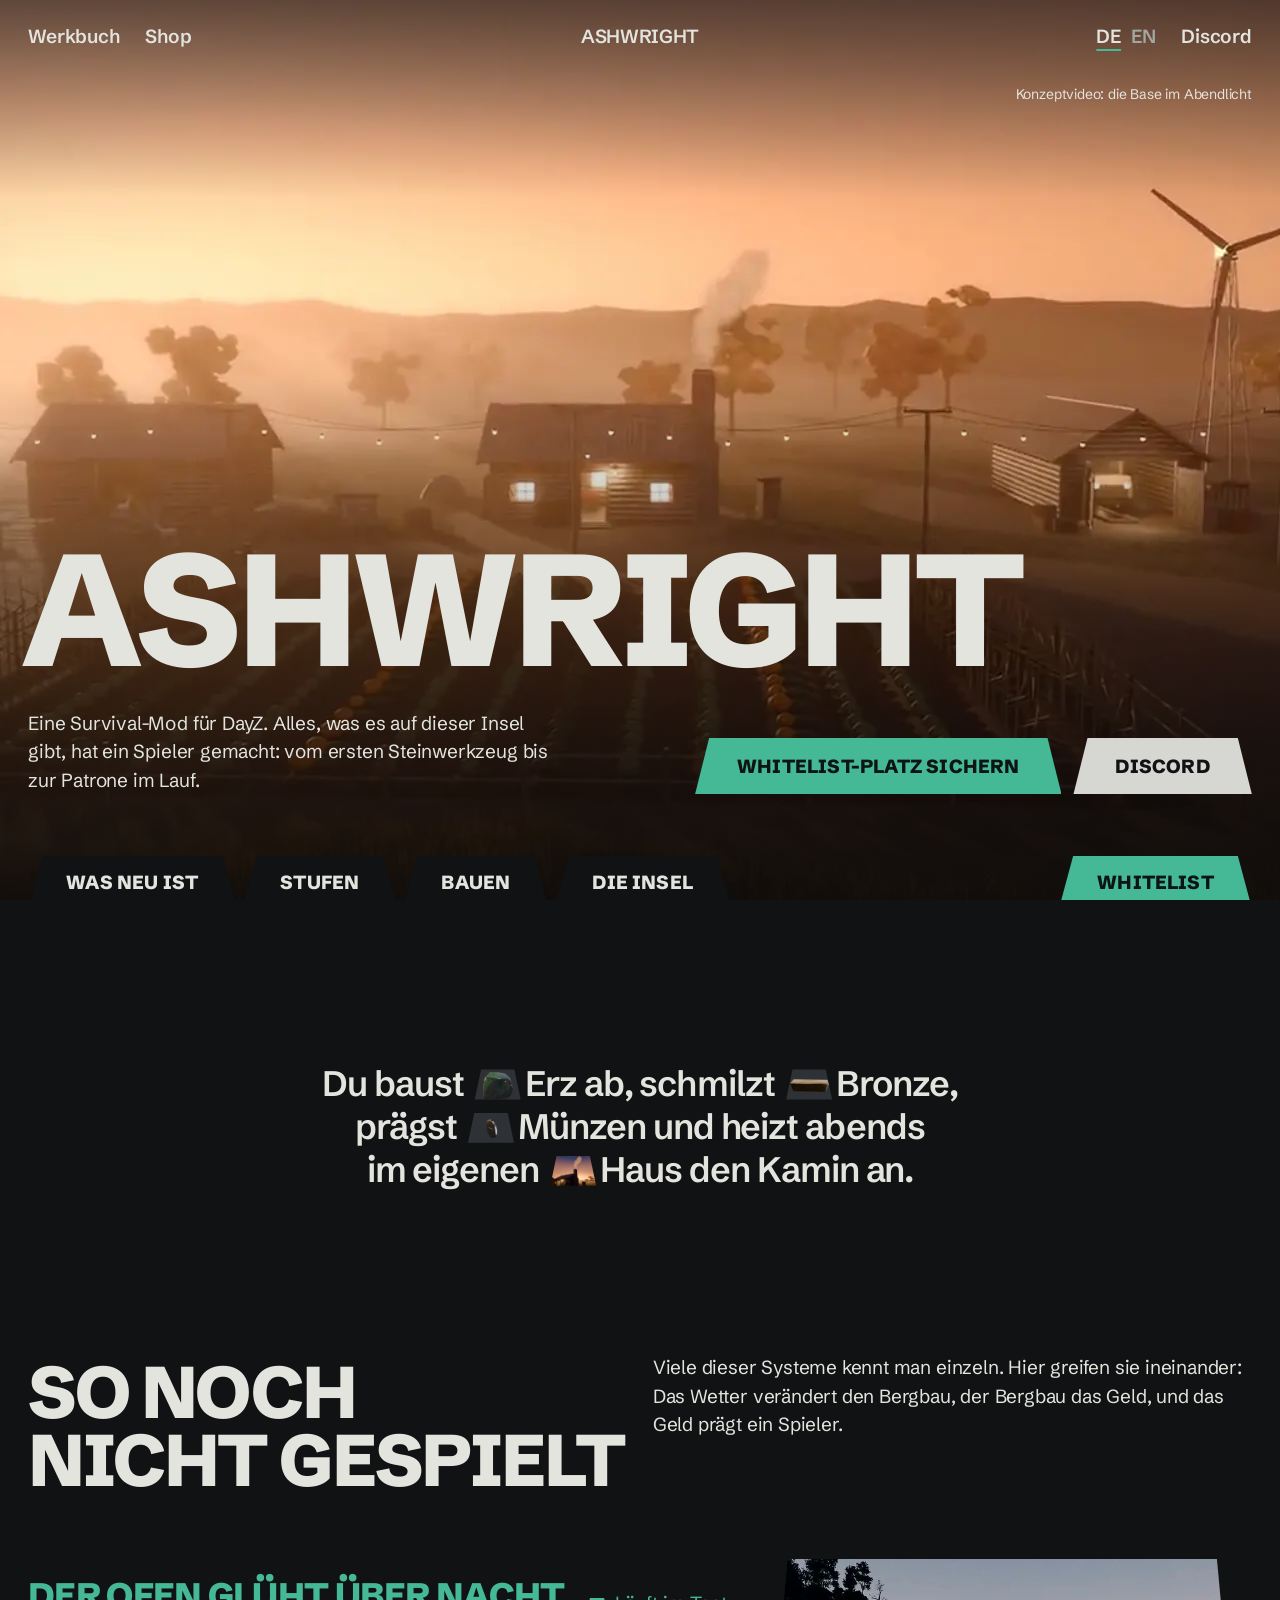
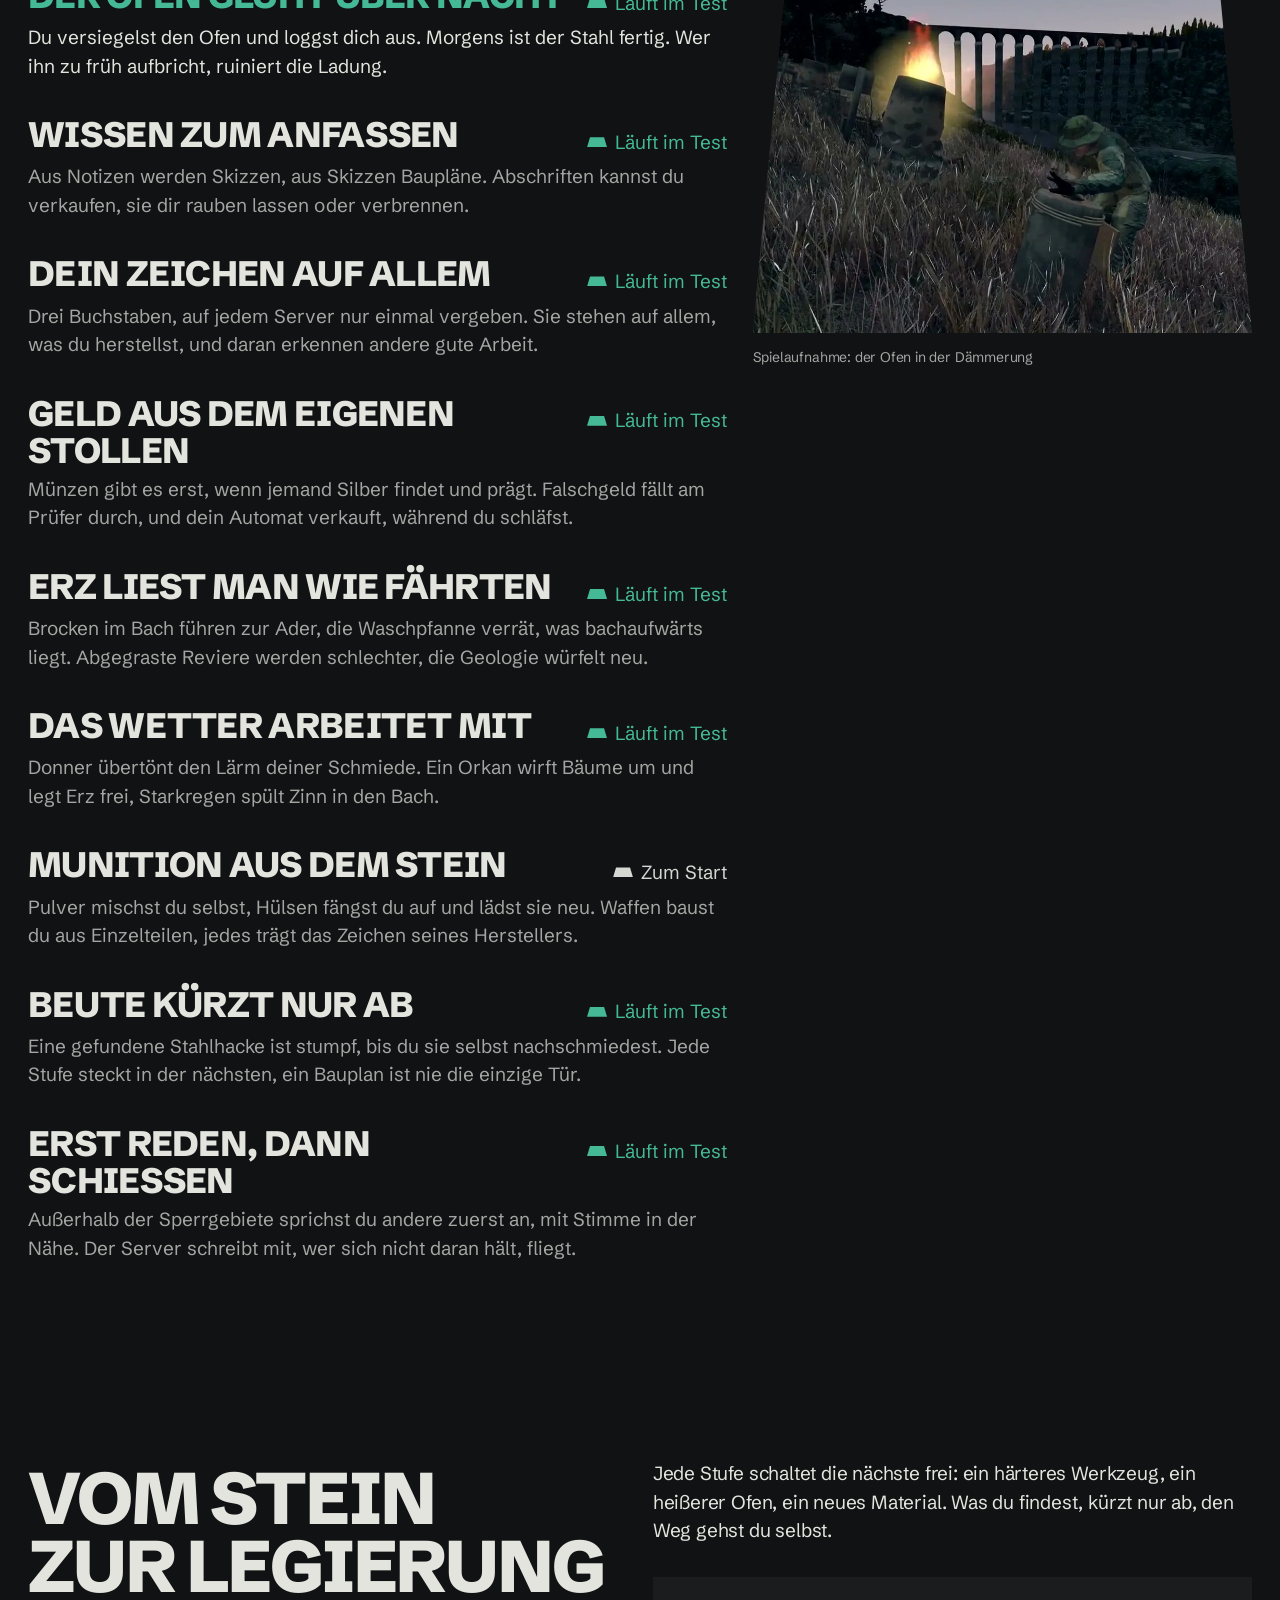
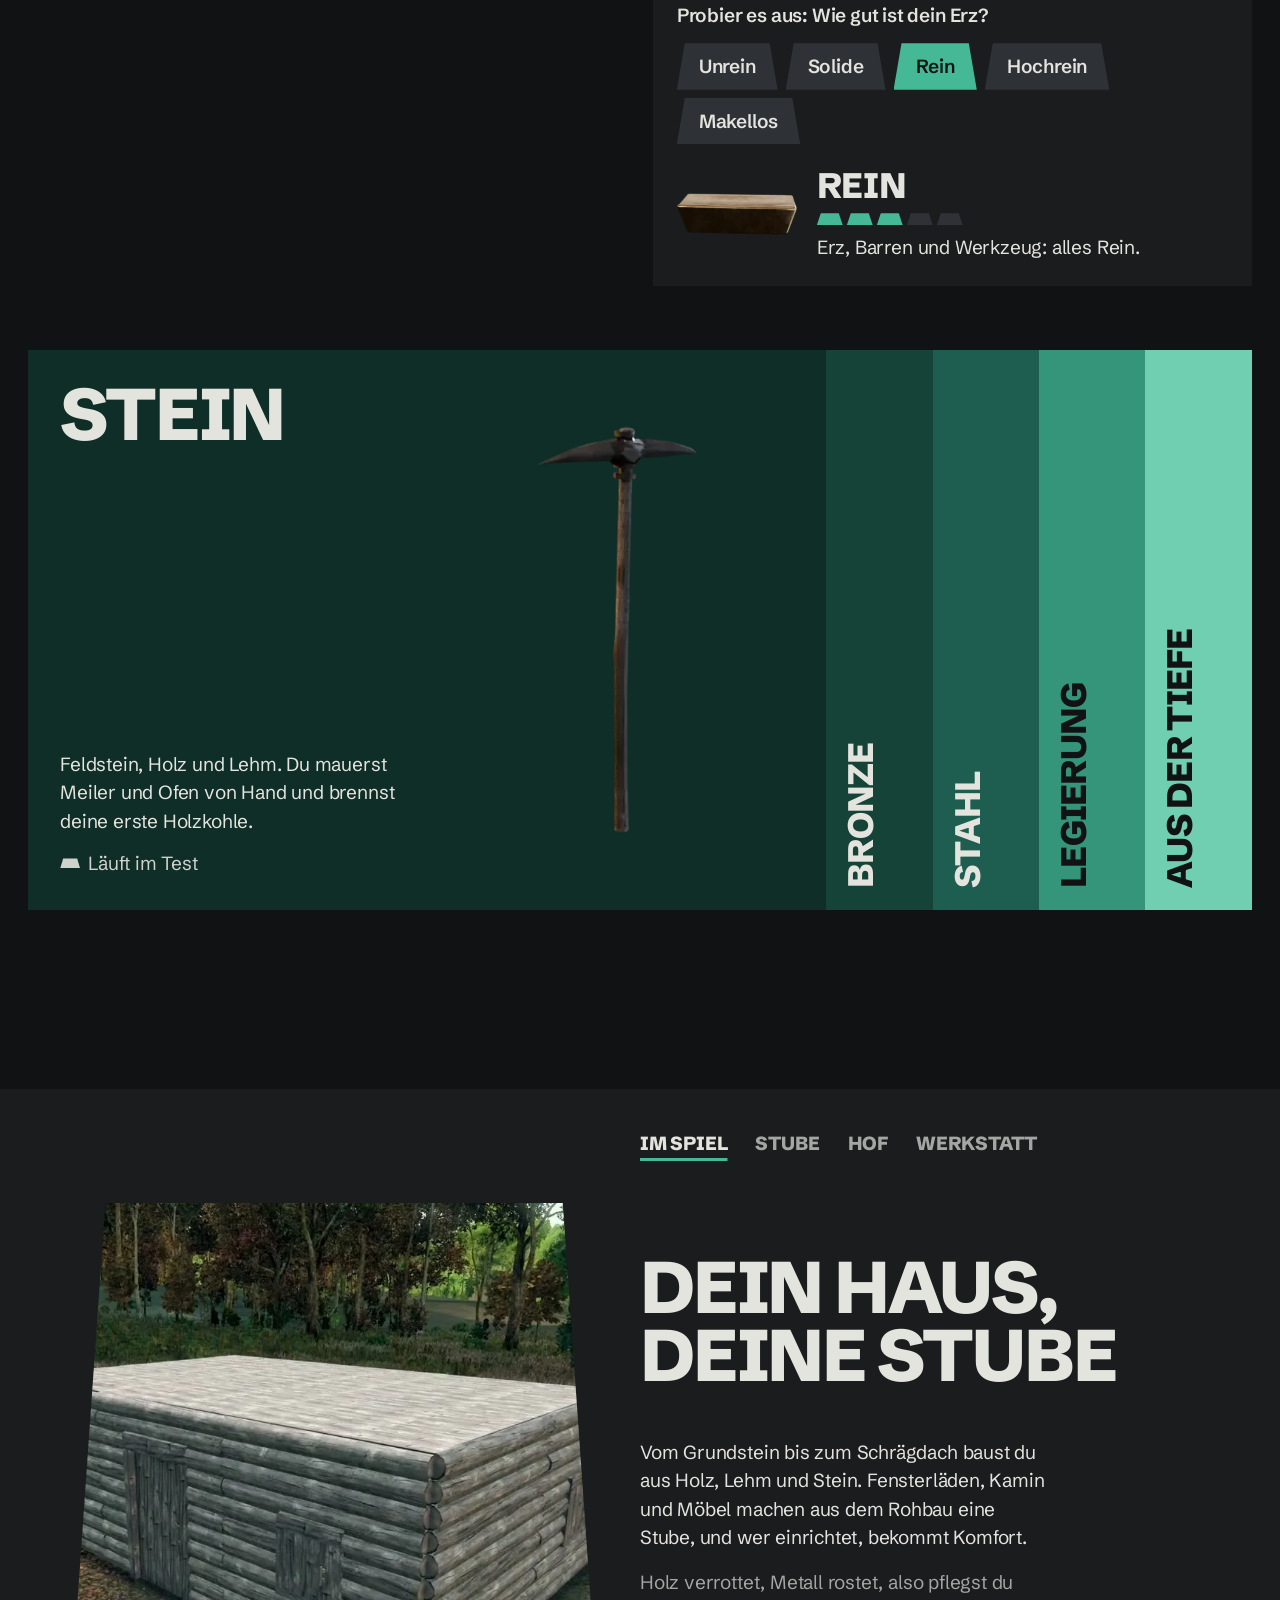
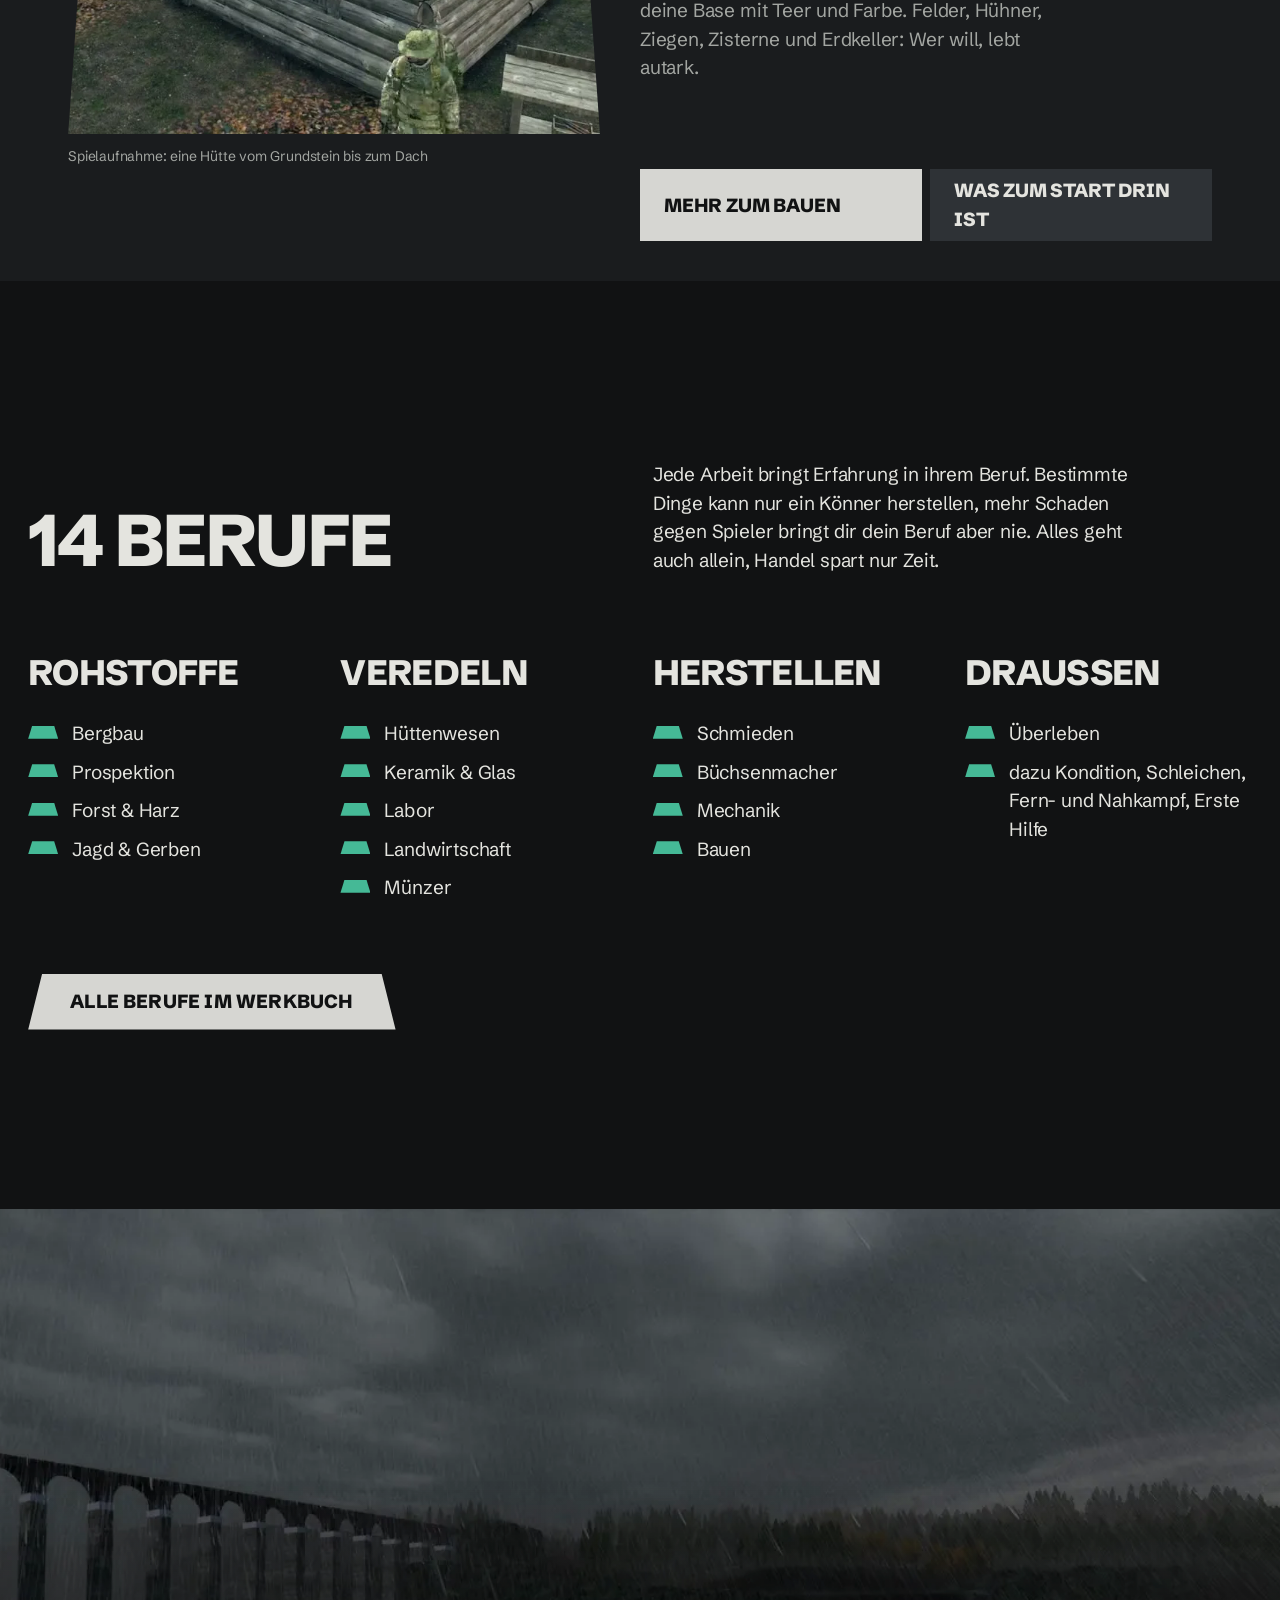
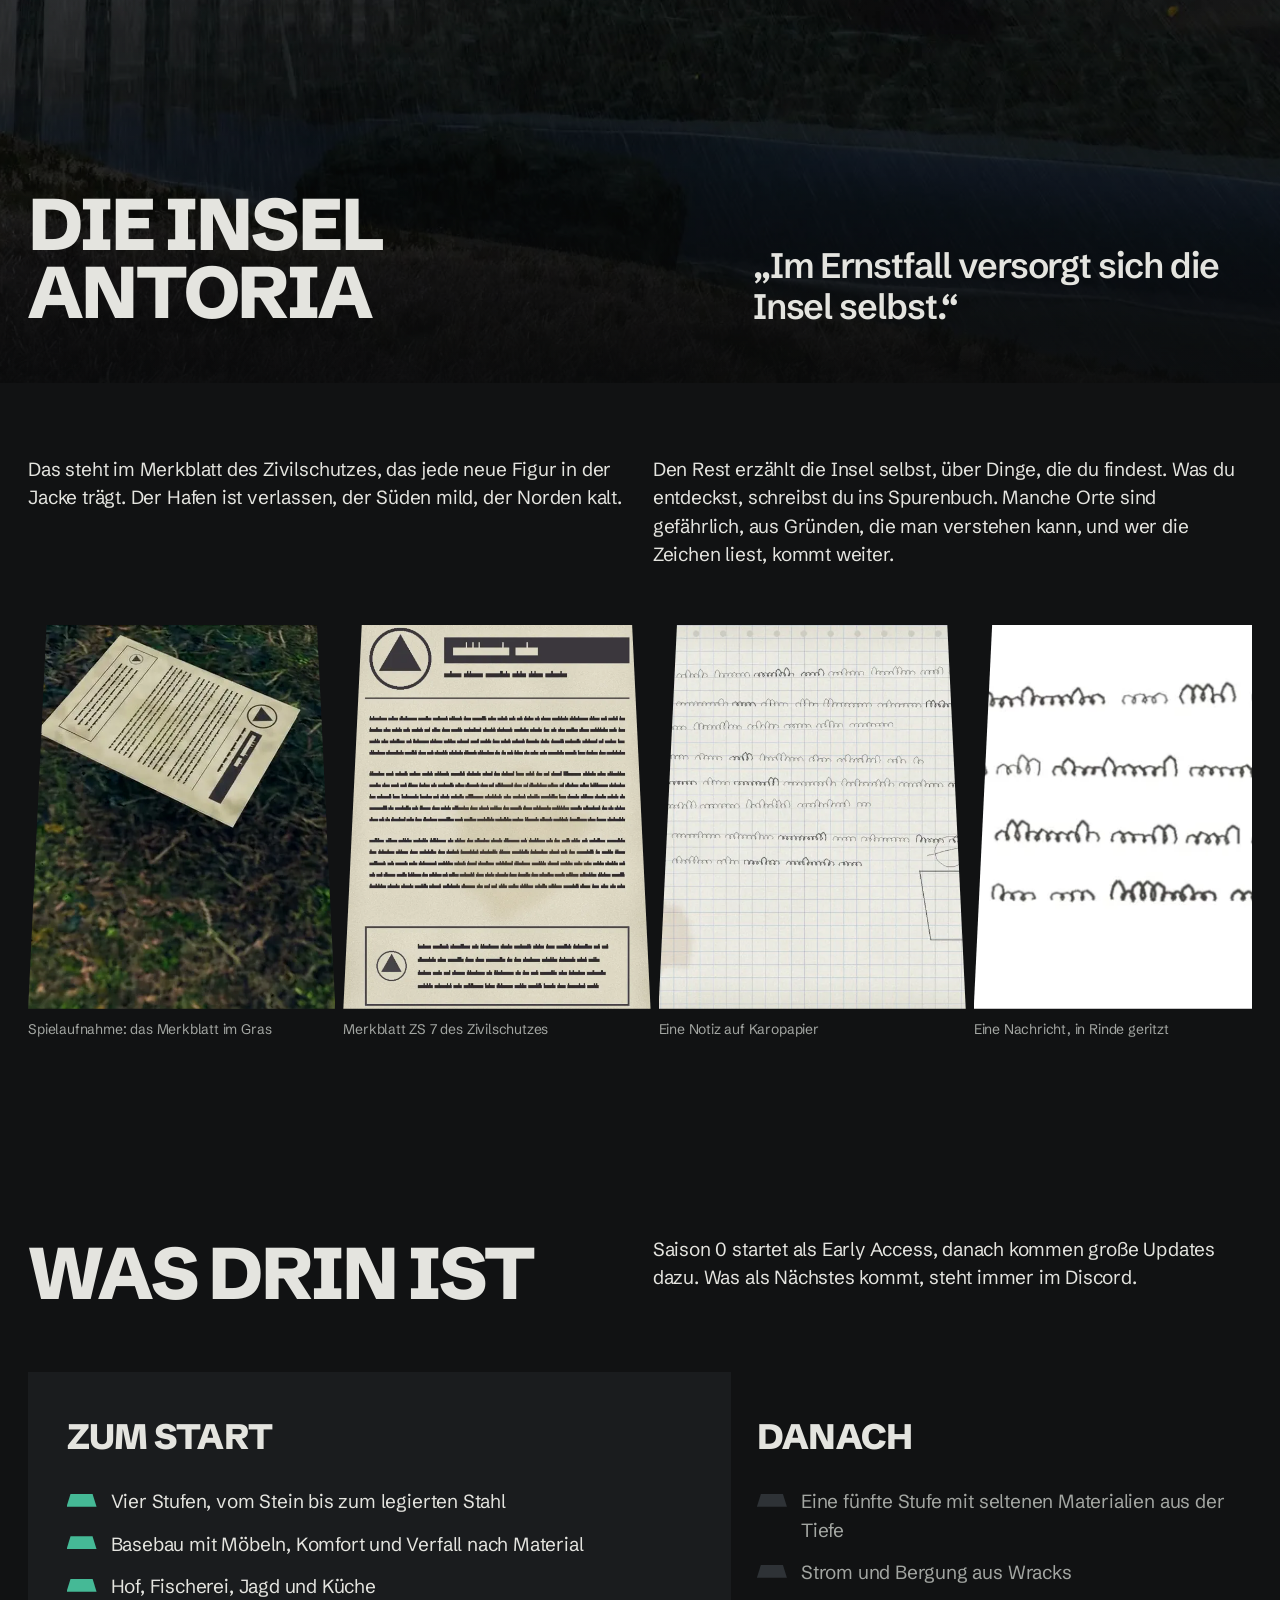
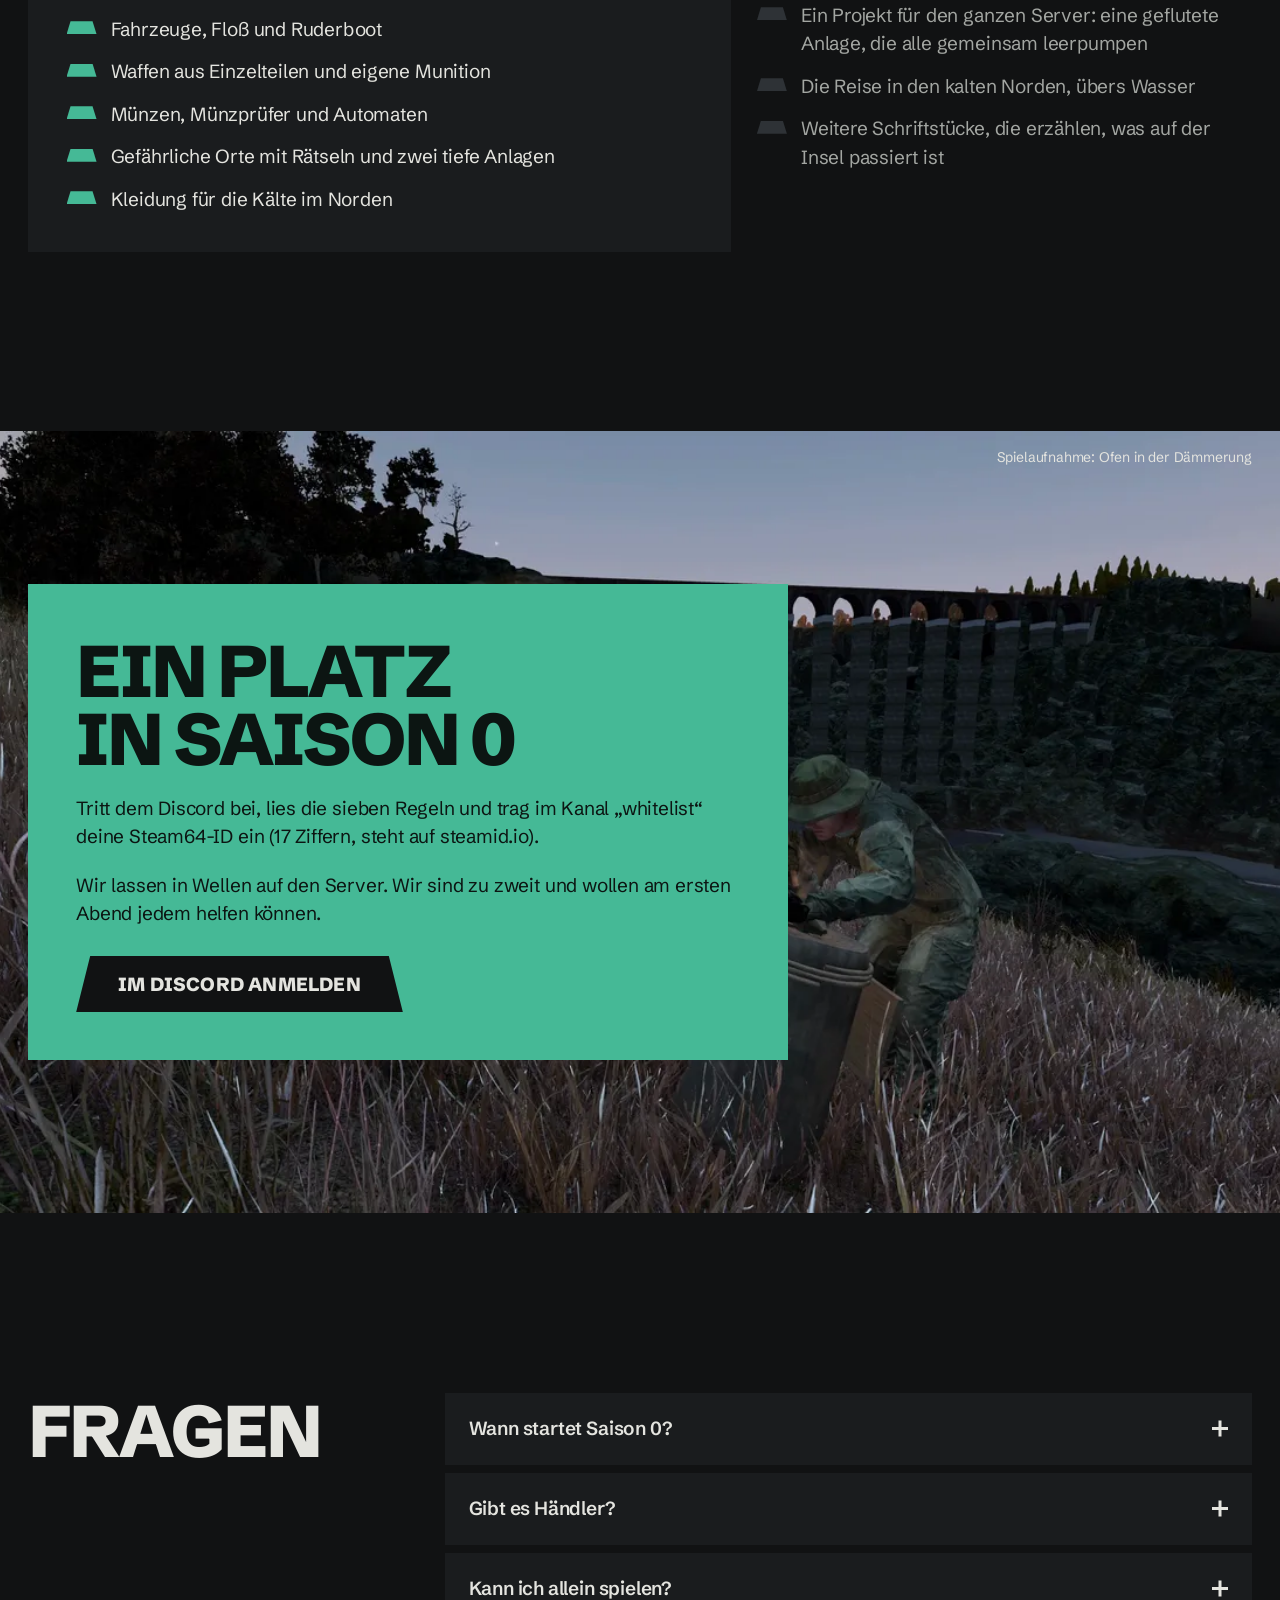
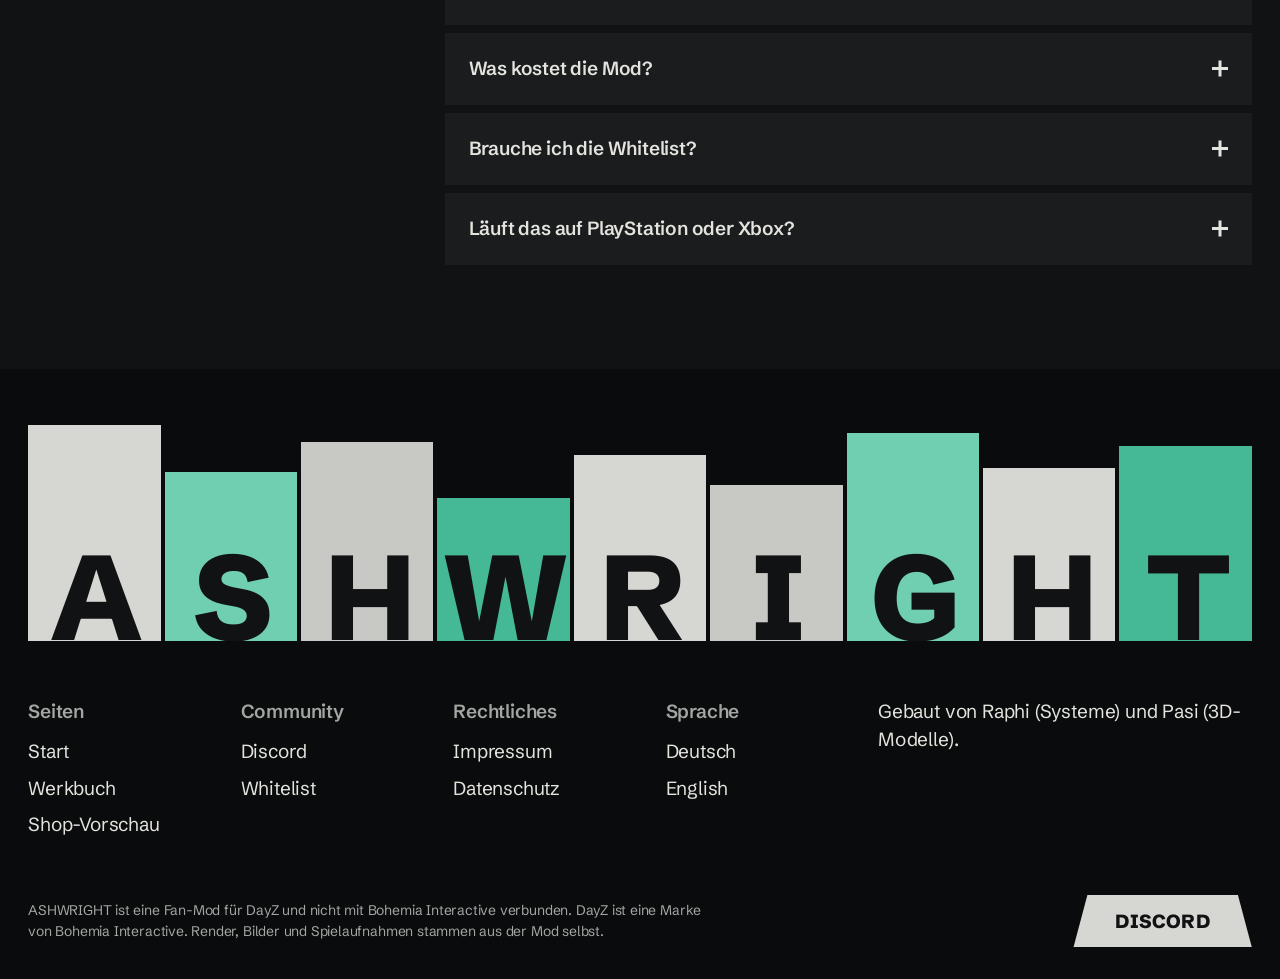
==== commit 7cbd9ba2: "Neues Design v3: dunkler Gaming-Look, Inhalte zur ganzen Mod Startseite neu aufgebaut (taste-skill, " ====
--- a/index.html
+++ b/index.html
@@ -3,191 +3,156 @@
 <head>
 <meta charset="utf-8">
 <meta name="viewport" content="width=device-width,initial-scale=1">
-<title>ASHWRIGHT – DayZ-Mod: Endzeit, Handwerk, Basebau</title>
-<meta name="description" content="ASHWRIGHT ist eine DayZ-Mod für die Zeit nach dem Zusammenbruch: Erz abbauen, schmieden, ein gemütliches Haus bauen und alles selbst herstellen. Deutscher und englischer Server, Whitelist über Discord.">
+<title>ASHWRIGHT – Survival-Mod für DayZ: alles selbst herstellen</title>
+<meta name="description" content="ASHWRIGHT ist eine Survival-Mod für DayZ, in der alles, was es gibt, ein Spieler gemacht hat: Erz abbauen, Bronze und Stahl schmelzen, Waffen aus Einzelteilen bauen, eigene Münzen prägen, ein Haus mit Kamin einrichten. Server auf Deutsch und Englisch, Whitelist über Discord.">
 <link rel="icon" type="image/png" href="favicon.png">
 <link rel="canonical" href="https://ashwright.de/">
 <link rel="alternate" hreflang="de" href="https://ashwright.de/">
 <link rel="alternate" hreflang="en" href="https://ashwright.de/en.html">
 <link rel="alternate" hreflang="x-default" href="https://ashwright.de/">
-<meta property="og:title" content="ASHWRIGHT – DayZ-Mod: Endzeit, Handwerk, Basebau"><meta property="og:description" content="ASHWRIGHT ist eine DayZ-Mod für die Zeit nach dem Zusammenbruch: Erz abbauen, schmieden, ein gemütliches Haus bauen und alles selbst herstellen. Deutscher und englischer Server, Whitelist über Discord."><meta property="og:image" content="https://ashwright.de/img/hero.webp"><meta property="og:type" content="website"><meta name="twitter:card" content="summary_large_image">
-<link rel="preload" href="fonts/barlow-condensed-latin-800-normal.woff2" as="font" type="font/woff2" crossorigin>
-<link rel="stylesheet" href="home.css?v=20261104b">
+<meta property="og:title" content="ASHWRIGHT – Survival-Mod für DayZ: alles selbst herstellen"><meta property="og:description" content="ASHWRIGHT ist eine Survival-Mod für DayZ, in der alles, was es gibt, ein Spieler gemacht hat: Erz abbauen, Bronze und Stahl schmelzen, Waffen aus Einzelteilen bauen, eigene Münzen prägen, ein Haus mit Kamin einrichten. Server auf Deutsch und Englisch, Whitelist über Discord."><meta property="og:image" content="https://ashwright.de/media/hero-poster.webp"><meta property="og:type" content="website"><meta name="twitter:card" content="summary_large_image">
+<link rel="preload" href="fonts/schibsted-grotesk-latin-800-normal.woff2" as="font" type="font/woff2" crossorigin>
+<link rel="stylesheet" href="site.css?v=20261105a">
+<script>document.documentElement.classList.add('js')</script>
 </head>
 <body>
 <a class="skip" href="#main">Zum Inhalt</a>
-<header class="bar"><div class="wrap">
-  <a class="brand" href="./"><svg width="22" height="22" viewBox="0 0 22 22" aria-hidden="true"><path d="M11 1 L21 21 L1 21 Z" fill="#E8742C"/></svg><span class="h">ASHWRIGHT</span></a>
-  <nav aria-label="Hauptmenü">
-    <a class="lb lk" href="werkbuch.html">Werkbuch</a>
-    <a class="lb lk" href="shop.html">Shop</a>
-    <div class="langsw" role="group" aria-label="Sprache">
-      <a class="lb" href="index.html" hreflang="de" lang="de" aria-current="true">DE</a><a class="lb" href="en.html" hreflang="en" lang="en">EN</a>
-    </div>
-    <a class="btn btn-p" href="#whitelist">Whitelist</a>
-  </nav>
+<header class="top"><div class="wrap">
+  <nav class="l" aria-label="Hauptmenü"><a href="werkbuch.html">Werkbuch</a><a href="shop.html">Shop</a></nav>
+  <a class="mark" href="./">ASHWRIGHT</a>
+  <nav class="r" aria-label="Sprache"><span class="lang"><a href="index.html" hreflang="de" lang="de" aria-current="true">DE</a><a href="en.html" hreflang="en" lang="en">EN</a></span><a href="https://discord.gg/mjJFGwnTns">Discord</a></nav>
 </div></header>
 <main id="main">
 
 <section class="hero">
-  <img class="bgm" src="media/hero-poster.webp" width="1600" height="900" alt="">
-  <video class="bgm" autoplay muted loop playsinline preload="metadata" poster="media/hero-poster.webp" aria-hidden="true"><source src="media/hero-base.mp4" type="video/mp4"></video>
-  <div class="scrim" aria-hidden="true"></div><div class="fade" aria-hidden="true"></div>
-  <div class="wrap">
-    <div class="main">
-      <div class="chips"><span class="chip lb">DayZ-Mod · PC</span><span class="chip lb">Karte Antoria</span><span class="chip lb">Server DE + EN</span></div>
-      <h1 class="h">ASHWRIGHT</h1>
-      <div class="rule" aria-hidden="true"></div>
-      <p class="lb sub">Handwerk · Berufe · Spieler-Wirtschaft</p>
-      <p class="lede">Antoria nach dem Zusammenbruch. Du startest mit einer Stein-Hacke und stellst alles selbst her: Werkzeug, Waffen, Kleidung und ein Haus mit Kamin, in dem du die Nacht abwartest. Allein oder mit anderen, auf Deutsch und Englisch.</p>
-      <div class="cta"><a class="btn btn-p" href="#whitelist">Whitelist-Platz sichern</a><a class="btn btn-g" href="https://discord.gg/mjJFGwnTns">Discord beitreten</a></div>
-    </div>
-    <aside class="hud notif">
-      <div class="ph"><span class="lb ac">Neues Dokument</span><span class="lb dim">ZS 7</span></div>
-      <div class="body"><div class="slot"><svg width="30" height="30" viewBox="0 0 32 32" fill="none" stroke="#E8E4DA" stroke-width="1.6" stroke-linecap="round" stroke-linejoin="round" aria-hidden="true"><path d="M9 4h10l5 5v19H9zM19 4v5h5M12 15h9M12 19h9M12 23h6"/></svg></div>
-        <div><div class="h3">Merkblatt ZS 7 · Zivilschutz</div><p class="q">„Im Ernstfall versorgt sich die Insel selbst.“</p><p class="n">Steckt in der Jacke jeder neuen Figur.</p></div></div>
-    </aside>
+  <div class="media" aria-hidden="true"><img src="media/hero-poster.webp" width="1600" height="900" alt="">
+    <video class="loop" muted loop playsinline preload="metadata" poster="media/hero-poster.webp" autoplay><source src="media/hero-base.mp4" type="video/mp4"></video></div>
+  <div class="scrim" aria-hidden="true"></div>
+  <p class="vcap">Konzeptvideo: die Base im Abendlicht</p>
+  <div class="wrap hero-in">
+    <h1 class="h">Ashwright</h1>
+    <p class="lead" style="--d:1">Eine Survival-Mod für DayZ. Alles, was es auf dieser Insel gibt, hat ein Spieler gemacht: vom ersten Steinwerkzeug bis zur Patrone im Lauf.</p>
+    <div class="cta" style="--d:2"><a class="btn" href="#whitelist">Whitelist-Platz sichern</a><a class="btn light" href="https://discord.gg/mjJFGwnTns">Discord</a></div>
   </div>
+  <nav class="tabs-row" aria-label="Hauptmenü"><a class="tab" style="--i:0" href="#neu">Was neu ist</a><a class="tab" style="--i:1" href="#stufen">Stufen</a><a class="tab" style="--i:2" href="#bauen">Bauen</a><a class="tab" style="--i:3" href="#insel">Die Insel</a><a class="tab go" style="--i:4" href="#whitelist">Whitelist</a></nav>
 </section>
 
-<section class="facts-sec"><div class="wrap"><div class="facts"><div class="hud fact"><svg width="34" height="34" viewBox="0 0 32 32" fill="none" stroke="#E8742C" stroke-width="1.8" stroke-linecap="round" stroke-linejoin="round" aria-hidden="true"><circle cx="16" cy="16" r="11"/><path d="M5 16h22M16 5c4 4 4 18 0 22M16 5c-4 4-4 18 0 22"/></svg><div><div class="lb k">Welt</div><div class="h3 v">Endzeit</div><div class="s">Antoria nach dem Zusammenbruch</div></div></div><div class="hud fact"><svg width="34" height="34" viewBox="0 0 32 32" fill="none" stroke="#E8742C" stroke-width="1.8" stroke-linecap="round" stroke-linejoin="round" aria-hidden="true"><path d="M6 26l12-12M15 8l5-5 9 9-5 5zM18 11l3 3"/></svg><div><div class="lb k">Handwerk</div><div class="h3 v">Alles herstellbar</div><div class="s">Vom Stein bis zur Waffe</div></div></div><div class="hud fact"><svg width="34" height="34" viewBox="0 0 32 32" fill="none" stroke="#E8742C" stroke-width="1.8" stroke-linecap="round" stroke-linejoin="round" aria-hidden="true"><path d="M5 15L16 6l11 9M8 13v13h16V13M14 26v-7h4v7"/></svg><div><div class="lb k">Basebau</div><div class="h3 v">Cozy</div><div class="s">Kamin, Fensterläden, Einrichtung</div></div></div><div class="hud fact"><svg width="34" height="34" viewBox="0 0 32 32" fill="none" stroke="#E8742C" stroke-width="1.8" stroke-linecap="round" stroke-linejoin="round" aria-hidden="true"><path d="M8 28V5M8 6h15l-3 5 3 5H8"/></svg><div><div class="lb k">Start</div><div class="h3 v">Saison 0</div><div class="s">Early Access, Freischaltung in Wellen</div></div></div></div></div></section>
+<section class="statement" aria-label="ASHWRIGHT"><div class="wrap"><p class="rv">Du baust <span class="inl cut"><img src="img/copper.webp" width="303" height="283" alt="" loading="lazy"></span>Erz ab, schmilzt <span class="inl cut"><img src="img/ingot_bronze.webp" width="360" height="124" alt="" loading="lazy"></span>Bronze, prägst <span class="inl cut"><img src="media/coin.webp" width="500" height="500" alt="" loading="lazy"></span>Münzen und heizt abends im eigenen <span class="inl"><img src="media/base-b.webp" width="1920" height="1080" alt="" loading="lazy"></span>Haus den Kamin an.</p></div></section>
 
-<section id="spiel"><div class="wrap">
-  <div class="lb ac">Das Spiel</div>
-  <h2 class="h sec-title">Was dich auf Antoria erwartet</h2>
-  
-    <article class="feat">
-      <div class="txt">
-        <div class="num-row"><span class="lb dim">01 / 04</span></div>
-        <h3 class="h">Die Insel nach dem Zusammenbruch</h3>
-        <p>Antoria ist menschenleer. Der Hafen liegt verlassen da, auf der Küstenstraße stehen Infizierte, und die Nacht wird dunkel. Ein Merkblatt des Zivilschutzes in der Jacke sagt dir, wie es weitergeht: Die Insel muss sich selbst versorgen, und das fängst du an.</p>
-        <a class="more" href="werkbuch.html#insel">Mehr zur Insel ›</a>
-      </div>
-      <figure class="hud media shot"><img src="media/shot-sturm.webp" width="1600" height="670" loading="lazy" alt="Sturm über dem Viadukt"><figcaption class="lb cap">Sturm über dem Viadukt</figcaption></figure>
-    </article>
-  
-    <article class="feat rev">
-      <div class="txt">
-        <div class="num-row"><span class="lb dim">02 / 04</span></div>
-        <h3 class="h">Alles stellst du selbst her</h3>
-        <p>Vom Feldstein bis zur Handbüchse: Erz finden, abbauen, im Lehmofen zu Barren schmelzen, am Amboss schmieden. Jedes Vorkommen liegt da, wo es geologisch hingehört, und seine Güte steckt später im Werkzeug. Waffen setzt du aus Einzelteilen zusammen.</p>
-        <a class="more" href="werkbuch.html#erze">Mehr zum Handwerk ›</a>
-      </div>
-      <div class="hud media">
-        <div class="ph"><span class="lb">Herstellung</span><span class="lb dim">Beispiel: Bronze</span></div>
-        <div class="chain">
-          <div class="st"><div class="lb ac">1 · Abbauen</div><div class="slots">
-            <figure><div class="slot"><img src="img/copper.webp" width="303" height="283" alt=""></div><figcaption>Kupfererz</figcaption></figure>
-            <figure><div class="slot"><img src="img/tin.webp" width="359" height="318" alt=""></div><figcaption>Zinnerz</figcaption></figure>
-            <figure><div class="slot"><img src="img/coal.webp" width="360" height="234" alt=""></div><figcaption>Kohle</figcaption></figure>
-          </div></div>
-          <div class="st"><div class="lb ac">2 · Schmelzen</div><div class="slots">
-            <figure><div class="slot station"><svg width="40" height="40" viewBox="0 0 32 32" fill="none" stroke="#BDBDB5" stroke-width="1.6" stroke-linecap="round" stroke-linejoin="round" aria-hidden="true"><path d="M8 28V14a8 8 0 0 1 16 0v14M5 28h22M13 28v-6a3 3 0 0 1 6 0v6M14 6V3M18 6V3"/></svg></div><figcaption>Lehmofen</figcaption></figure>
-            <figure><div class="slot hot"><img src="img/ingot_bronze_hot.webp" width="360" height="124" alt=""></div><figcaption class=on>Bronzebarren</figcaption></figure>
-          </div></div>
-          <div class="st"><div class="lb ac">3 · Schmieden</div><div class="slots">
-            <figure><div class="slot station"><svg width="40" height="40" viewBox="0 0 32 32" fill="none" stroke="#BDBDB5" stroke-width="1.6" stroke-linecap="round" stroke-linejoin="round" aria-hidden="true"><path d="M4 9h17c0 3.5 3 6 7 6H12c-2 0-3 1-3 3v2M12 22v-4h4v4M7 27h14l-2-5H9z"/></svg></div><figcaption>Amboss</figcaption></figure>
-            <figure><div class="slot"><svg width="40" height="40" viewBox="0 0 32 32" fill="none" stroke="#E8E4DA" stroke-width="1.6" stroke-linecap="round" stroke-linejoin="round" aria-hidden="true"><path d="M6 26l12-12M15 8l5-5 9 9-5 5zM18 11l3 3"/></svg></div><figcaption class=on>Werkzeug</figcaption></figure>
-          </div></div>
-        </div>
-        <div class="chain-foot">Die Güte des Erzes steckt später im Werkzeug.</div>
-      </div>
-    </article>
-  
-    <article class="feat">
-      <div class="txt">
-        <div class="num-row"><span class="lb dim">03 / 04</span><span class="lb tag">In Arbeit</span></div>
-        <h3 class="h">Dein Haus, deine Stube</h3>
-        <p>Aus Holz, Lehm und Stein baust du Hütte, Haus und Mauern. Fensterläden und Kamin machen aus einem Rohbau eine Stube, und wer einrichtet, bekommt Komfort. Draußen herrscht Endzeit, drinnen brennt dein Feuer.</p>
-        <a class="more" href="werkbuch.html#bauen">Mehr zum Bauen ›</a>
-      </div>
-      <figure class="hud media shot"><img src="media/base-b.webp" width="1600" height="670" loading="lazy" alt="Konzeptbild: Stube mit Kamin, abends"><figcaption class="lb cap">Konzeptbild: Stube mit Kamin, abends</figcaption></figure>
-    </article>
-  
-    <article class="feat rev">
-      <div class="txt">
-        <div class="num-row"><span class="lb dim">04 / 04</span></div>
-        <h3 class="h">14 Berufe, fünf Güteklassen</h3>
-        <p>Wer sich auf einen Beruf spezialisiert, wird gebraucht und handelt mit anderen, denn alles, was es gibt, hat ein Spieler hergestellt. Wie gut etwas wird, hängt am Erz und an der Erfahrung dessen, der es herstellt. Alleine lässt sich jede Kette ebenfalls durchspielen.</p>
-        <div class="hud tip">
-          <div class="head"><div class="slot"><img src="img/ingot_iron.webp" width="360" height="124" alt=""></div>
-            <div><div class="h3">Eisenbarren</div><div class="lb">Material</div></div></div>
-          <div class="lb">Güteklasse</div>
-          <ol class="tiers"><li style="--c:#9A968C"><span class="h3">Unrein</span><span class="segs" aria-hidden="true"><i class=f></i><i></i><i></i><i></i><i></i></span><span class="note">häufig</span></li><li style="--c:#7DB36A"><span class="h3">Solide</span><span class="segs" aria-hidden="true"><i class=f></i><i class=f></i><i></i><i></i><i></i></span><span class="note"></span></li><li style="--c:#5DA2DE"><span class="h3">Rein</span><span class="segs" aria-hidden="true"><i class=f></i><i class=f></i><i class=f></i><i></i><i></i></span><span class="note"></span></li><li style="--c:#B38AE6"><span class="h3">Hochrein</span><span class="segs" aria-hidden="true"><i class=f></i><i class=f></i><i class=f></i><i class=f></i><i></i></span><span class="note"></span></li><li style="--c:#E9B949"><span class="h3">Makellos</span><span class="segs" aria-hidden="true"><i class=f></i><i class=f></i><i class=f></i><i class=f></i><i class=f></i></span><span class="note">selten</span></li></ol>
-        </div>
-        <a class="more" href="werkbuch.html#berufe">Mehr zu den Berufen ›</a>
-      </div>
-      <figure class="hud media shot"><img src="media/shot-schmiede.webp" width="1600" height="670" loading="lazy" alt="Schmiede in der Dämmerung"><figcaption class="lb cap">Schmiede in der Dämmerung</figcaption></figure>
-    </article>
-</div></section>
-
-<section id="berufe" class="sec alt"><div class="wrap">
-  <div class="sec-top"><div><div class="lb ac">Berufe</div><h2 class="h sec-title">Wer willst du sein</h2></div><p>Jede Arbeit bringt Erfahrung in ihrem Beruf. Du kannst alles lernen, aber alles zu beherrschen kostet sehr viel Zeit.</p></div>
-  <div class="groups"><div class="hud group" style="--c:#8BA3AF"><div class="ph"><span class="lb">Rohstoffe</span><span class="lb dim">4</span></div><ul><li><div class="h3">Bergbau</div><p>Erz abbauen, mit mehr Ausbeute je Stufe.</p></li><li><div class="h3">Prospektion</div><p>Vorkommen finden und einschätzen.</p></li><li><div class="h3">Forst &amp; Harz</div><p>Bäume fällen, Holz spalten, Harz sammeln.</p></li><li><div class="h3">Jagd &amp; Gerben</div><p>Fell, Leder, Sehnen und Fleisch.</p></li></ul></div><div class="hud group" style="--c:#E8742C"><div class="ph"><span class="lb">Veredeln</span><span class="lb dim">5</span></div><ul><li><div class="h3">Hüttenwesen</div><p>Erz im Ofen zu Barren schmelzen.</p></li><li><div class="h3">Keramik &amp; Glas</div><p>Tiegel, Gussformen, Ziegel.</p></li><li><div class="h3">Labor</div><p>Schwefel, Salpeter und andere Grundstoffe.</p></li><li><div class="h3">Landwirtschaft</div><p>Beete anlegen, ernten, Vorräte anlegen.</p></li><li><div class="h3">Münzer</div><p>Prägt die Münzen, mit denen gehandelt wird.</p></li></ul></div><div class="hud group" style="--c:#4BB89A"><div class="ph"><span class="lb">Herstellen</span><span class="lb dim">4</span></div><ul><li><div class="h3">Schmieden</div><p>Werkzeug am Amboss, per Minispiel.</p></li><li><div class="h3">Büchsenmacher</div><p>Waffen aus Einzelteilen.</p></li><li><div class="h3">Mechanik</div><p>Motoren und Fahrzeuge.</p></li><li><div class="h3">Bauen</div><p>Hütten, Häuser, Mauern.</p></li></ul></div><div class="hud group" style="--c:#E0B04A"><div class="ph"><span class="lb">Draußen</span><span class="lb dim">2</span></div><ul><li><div class="h3">Überleben</div><p>Feuer machen, Behelfswerkzeug, die ersten Tage.</p></li><li><div class="h3">Fertigkeiten</div><p>Kondition, Schleichen, Fernkampf, Nahkampf, Erste Hilfe: werden durch Übung besser.</p></li></ul></div></div>
-  <p class="after"><a class="btn btn-g" href="werkbuch.html">Werkbuch lesen</a></p>
-</div></section>
-
-<section id="bilder" class="sec"><div class="wrap">
-  <div class="sec-top"><div><div class="lb ac">Galerie</div><h2 class="h sec-title">Bilder</h2></div><p>Aufnahmen aus dem Spiel, Renders der selbst gebauten Modelle und Konzeptbilder davon, wie eine eingerichtete Base aussehen soll. Nicht alles auf den Konzeptbildern ist schon im Spiel.</p></div>
-  <div class="gal"><figure class="hud"><a href="media/base-a.webp" data-cap="Konzeptbild: die Base im Abendlicht"><img src="media/base-a.webp" width="1600" height="900" loading="lazy" alt="Konzeptbild: die Base im Abendlicht"></a><figcaption class="lb cap">Konzeptbild: die Base im Abendlicht</figcaption></figure><figure class="hud"><a href="media/shot-erz.webp" data-cap="Ein Brocken bricht unter der Hacke"><img src="media/shot-erz.webp" width="1600" height="900" loading="lazy" alt="Ein Brocken bricht unter der Hacke"></a><figcaption class="lb cap">Ein Brocken bricht unter der Hacke</figcaption></figure><figure class="hud"><a href="media/base-e.webp" data-cap="Konzeptbild: Hof mit Tieren"><img src="media/base-e.webp" width="1600" height="900" loading="lazy" alt="Konzeptbild: Hof mit Tieren"></a><figcaption class="lb cap">Konzeptbild: Hof mit Tieren</figcaption></figure><figure class="hud"><a href="media/shot-ofen.webp" data-cap="Ofen in der Dämmerung"><img src="media/shot-ofen.webp" width="1600" height="900" loading="lazy" alt="Ofen in der Dämmerung"></a><figcaption class="lb cap">Ofen in der Dämmerung</figcaption></figure><figure class="hud"><a href="media/base-d.webp" data-cap="Konzeptbild: Werkstatt mit Fuhrwerk"><img src="media/base-d.webp" width="1600" height="900" loading="lazy" alt="Konzeptbild: Werkstatt mit Fuhrwerk"></a><figcaption class="lb cap">Konzeptbild: Werkstatt mit Fuhrwerk</figcaption></figure><figure class="hud"><a href="media/shot-staub.webp" data-cap="Erz zerfällt unter der Hacke"><img src="media/shot-staub.webp" width="1600" height="900" loading="lazy" alt="Erz zerfällt unter der Hacke"></a><figcaption class="lb cap">Erz zerfällt unter der Hacke</figcaption></figure></div>
-</div></section>
-<dialog class="lb-dlg" id="lb"><button type="button" class="lb">Schließen</button><img alt=""><p class="lb"></p></dialog>
-
-<section id="whitelist" class="sec alt">
-  <img class="bgm" src="media/shot-ofen.webp" width="1600" height="670" loading="lazy" alt="">
-  <div class="wrap">
-    <div class="txt">
-      <div class="lb ac">Saison 0</div>
-      <h2 class="h">Whitelist</h2>
-      <p>Zum Start lassen wir nur angemeldete Spieler auf den Server, in Wellen. Wir sind zu zweit und wollen am ersten Abend jedem helfen können, statt im Chaos unterzugehen.</p>
-      <a class="btn btn-p" href="https://discord.gg/mjJFGwnTns">Im Discord anmelden</a>
-      <p class="note">Deutsch und Englisch auf dem Server. Sichere Plätze gibt es in der <a href="shop.html">Shop-Vorschau</a>.</p>
-    </div>
-    <div class="hud quest">
-      <div class="ph"><span><i aria-hidden="true"></i><span class="lb ac">Quest</span></span><span class="lb dim">0 / 3</span></div>
-      <div class="h3 qt">Ein Platz in Saison 0</div>
-      <ol><li><span class="box" aria-hidden="true"></span><div><div class="h3">Discord beitreten</div><p>Du brauchst nur einen Discord-Account.</p></div></li><li><span class="box" aria-hidden="true"></span><div><div class="h3">Regeln lesen</div><p>Es sind sieben.</p></div></li><li><span class="box" aria-hidden="true"></span><div><div class="h3">Anmelden</div><p>Im Kanal „whitelist“ auf Anmelden klicken und die Steam64-ID eintragen (17 Ziffern, steht auf steamid.io).</p></div></li></ol>
-      <div class="rw"><span class="lb">Belohnung</span><span class="h3">Zugang zum Server in deiner Welle</span></div>
-    </div>
-  </div>
-</section>
-
-<section id="shop" class="sec"><div class="wrap">
-  <div class="sec-top"><div><div class="lb ac">Unterstützen</div><h2 class="h sec-title">Server unterstützen</h2></div><p>Die Mod ist kostenlos. Wer uns helfen will, kann Pakete kaufen, die nur das Aussehen oder die Anerkennung betreffen. Der Verkauf startet, sobald die Abstimmung mit Bohemia Interactive durch ist.</p></div>
-  <div class="packs"><div class="hud pack"><div class="t"><span class="lb tag">Vorschau</span></div><div class="b"><div class="h3">Reservierter Platz</div><p>Dein Platz in Saison 0 ist sicher, auch wenn die Wellen voll sind. Du startest am selben Tag wie alle in deiner Welle.</p></div><div class="lb pr">Preis folgt</div></div><div class="hud pack"><div class="t"><span class="lb tag">Vorschau</span></div><div class="b"><div class="h3">Supporter</div><p>Discord-Rolle, Namensplakette im Chat und ein Platz auf der Credits-Wand.</p></div><div class="lb pr">Preis folgt</div></div><div class="hud pack"><div class="t"><span class="lb tag">Vorschau</span></div><div class="b"><div class="h3">Skins</div><p>Kleidung, Waffen-Finish, Basen-Banner, dein eigenes Meisterzeichen. Das Aussehen ändert sich, die Werte bleiben gleich.</p></div><div class="lb pr">Preis folgt</div></div><div class="hud pack"><div class="t"><span class="lb tag grey">In Klärung</span></div><div class="b"><div class="h3">Warteschlange</div><p>Bei vollem Server zuerst rein. Kommt nur, wenn Bohemia es freigibt.</p></div><div class="lb pr">Preis folgt</div></div></div>
-  <div class="promise">
-    <div><h3 class="h3">Das bekommst du</h3><ul><li>Optik, Anerkennung und Komfort beim Einloggen.</li><li>Alles Spielerische wie bisher: Wer nichts kauft, verpasst nichts.</li></ul></div>
-    <div><h3 class="h3">Das verdienst du dir im Spiel</h3><ul><li>Waffen, Munition, Fahrzeuge, Materialien und Münzen</li><li>Erfahrung, Rezepte und die Größe deiner Base</li></ul></div>
-    <div><a class="btn btn-g" href="shop.html">Alle Details</a><p class="fine">Es gelten die Monetarisierungs-Regeln von Bohemia Interactive.</p></div>
+<section id="neu" class="sec"><div class="wrap">
+  <div class="grid intro2"><h2 class="h rv">So noch nicht gespielt</h2><div class="col"><p class="rv" style="--d:1">Viele dieser Systeme kennt man einzeln. Hier greifen sie ineinander: Das Wetter verändert den Bergbau, der Bergbau das Geld, und das Geld prägt ein Spieler.</p></div></div>
+  <div class="index">
+    <ul class="rv"><li><button type="button" data-cap="Spielaufnahme: der Ofen in der Dämmerung" aria-pressed="true" class=on><span class="t">Der Ofen glüht über Nacht</span><span class="k st-test">Läuft im Test</span><span class="d">Du versiegelst den Ofen und loggst dich aus. Morgens ist der Stahl fertig. Wer ihn zu früh aufbricht, ruiniert die Ladung.</span></button></li><li><button type="button" data-cap="Skizze für den Bronzeguss" aria-pressed="false"><span class="t">Wissen zum Anfassen</span><span class="k st-test">Läuft im Test</span><span class="d">Aus Notizen werden Skizzen, aus Skizzen Baupläne. Abschriften kannst du verkaufen, sie dir rauben lassen oder verbrennen.</span></button></li><li><button type="button" data-cap="Ein frisch gegossener Bronzebarren (Render)" aria-pressed="false"><span class="t">Dein Zeichen auf allem</span><span class="k st-test">Läuft im Test</span><span class="d">Drei Buchstaben, auf jedem Server nur einmal vergeben. Sie stehen auf allem, was du herstellst, und daran erkennen andere gute Arbeit.</span></button></li><li><button type="button" data-cap="Eine selbst geprägte Münze (Render)" aria-pressed="false"><span class="t">Geld aus dem eigenen Stollen</span><span class="k st-test">Läuft im Test</span><span class="d">Münzen gibt es erst, wenn jemand Silber findet und prägt. Falschgeld fällt am Prüfer durch, und dein Automat verkauft, während du schläfst.</span></button></li><li><button type="button" data-cap="Spielaufnahme: ein Brocken zerspringt unter der Hacke" aria-pressed="false"><span class="t">Erz liest man wie Fährten</span><span class="k st-test">Läuft im Test</span><span class="d">Brocken im Bach führen zur Ader, die Waschpfanne verrät, was bachaufwärts liegt. Abgegraste Reviere werden schlechter, die Geologie würfelt neu.</span></button></li><li><button type="button" data-cap="Spielaufnahme: Sturm über dem Viadukt" aria-pressed="false"><span class="t">Das Wetter arbeitet mit</span><span class="k st-test">Läuft im Test</span><span class="d">Donner übertönt den Lärm deiner Schmiede. Ein Orkan wirft Bäume um und legt Erz frei, Starkregen spült Zinn in den Bach.</span></button></li><li><button type="button" data-cap="Skizze für den Zusammenbau einer Waffe" aria-pressed="false"><span class="t">Munition aus dem Stein</span><span class="k st-start">Zum Start</span><span class="d">Pulver mischst du selbst, Hülsen fängst du auf und lädst sie neu. Waffen baust du aus Einzelteilen, jedes trägt das Zeichen seines Herstellers.</span></button></li><li><button type="button" data-cap="Die Stahlhacke (Render)" aria-pressed="false"><span class="t">Beute kürzt nur ab</span><span class="k st-test">Läuft im Test</span><span class="d">Eine gefundene Stahlhacke ist stumpf, bis du sie selbst nachschmiedest. Jede Stufe steckt in der nächsten, ein Bauplan ist nie die einzige Tür.</span></button></li><li><button type="button" data-cap="Spielaufnahme: zwei Überlebende auf der Straße" aria-pressed="false"><span class="t">Erst reden, dann schießen</span><span class="k st-test">Läuft im Test</span><span class="d">Außerhalb der Sperrgebiete sprichst du andere zuerst an, mit Stimme in der Nähe. Der Server schreibt mit, wer sich nicht daran hält, fliegt.</span></button></li></ul>
+    <div class="frame rv" style="--d:1"><div class="fr"><div class="on"><video class="loop" muted loop playsinline preload="none" poster="media/clip-ofen.webp" aria-label="Spielaufnahme: der Ofen in der Dämmerung"><source src="media/clip-ofen.mp4" type="video/mp4"></video></div><div class="cut"><img src="media/doc-bauplan.webp" width="1100" height="786" alt="Skizze für den Bronzeguss" loading="lazy"></div><div class="cut"><img src="img/ingot_bronze_hot.webp" width="360" height="124" alt="Ein frisch gegossener Bronzebarren (Render)" loading="lazy"></div><div class="cut"><img src="media/coin.webp" width="500" height="500" alt="Eine selbst geprägte Münze (Render)" loading="lazy"></div><div><video class="loop" muted loop playsinline preload="none" poster="media/clip-abbau.webp" aria-label="Spielaufnahme: ein Brocken zerspringt unter der Hacke"><source src="media/clip-abbau.mp4" type="video/mp4"></video></div><div class=""><img src="media/shot-sturm.webp" width="1600" height="670" alt="Spielaufnahme: Sturm über dem Viadukt" loading="lazy"></div><div class="cut"><img src="media/doc-waffenplan.webp" width="1100" height="786" alt="Skizze für den Zusammenbau einer Waffe" loading="lazy"></div><div class="cut"><img src="media/pickaxe-steel.webp" width="340" height="500" alt="Die Stahlhacke (Render)" loading="lazy"></div><div><video class="loop" muted loop playsinline preload="none" poster="media/clip-begegnung.webp" aria-label="Spielaufnahme: zwei Überlebende auf der Straße"><source src="media/clip-begegnung.mp4" type="video/mp4"></video></div></div><p aria-live="polite">Spielaufnahme: der Ofen in der Dämmerung</p></div>
   </div>
 </div></section>
 
-<section id="fragen" class="sec alt"><div class="wrap">
-  <div class="lb ac">Fragen</div>
-  <h2 class="h sec-title" style="margin-bottom:clamp(28px,4vw,44px)">Fragen</h2>
-  <div class="faq"><div><h3 class="h3">Wann startet Saison 0?</h3><p>Sobald der Termin feststeht, steht er im Discord unter Ankündigungen. Wer den Ping dafür aktiviert, verpasst ihn nicht.</p></div><div><h3 class="h3">Was kostet die Mod?</h3><p>Die Mod ist kostenlos. Zur Unterstützung wird es freiwillige Pakete geben, die nur das Aussehen betreffen.</p></div><div><h3 class="h3">Kann ich allein spielen?</h3><p>Ja. Jede Kette lässt sich solo durchspielen. In der Gruppe geht es nur schneller.</p></div><div><h3 class="h3">Wie läuft der Handel?</h3><p>Zwischen den Spielern. Alles, was es gibt, hat ein Spieler hergestellt, und die Münzer prägen die Münzen, mit denen gehandelt wird.</p></div><div><h3 class="h3">Brauche ich die Whitelist?</h3><p>Ja, zum Start. Anmelden kannst du dich im Discord.</p></div><div><h3 class="h3">Läuft das auf PlayStation oder Xbox?</h3><p>Leider nein. DayZ-Mods gibt es nur auf dem PC.</p></div></div>
+<section id="stufen" class="sec"><div class="wrap">
+  <div class="grid intro2">
+    <h2 class="h rv">Vom Stein zur Legierung</h2>
+    <div class="col">
+      <p class="rv" style="--d:1">Jede Stufe schaltet die nächste frei: ein härteres Werkzeug, ein heißerer Ofen, ein neues Material. Was du findest, kürzt nur ab, den Weg gehst du selbst.</p>
+      <div class="grade rv" style="--d:2"><fieldset><legend>Probier es aus: Wie gut ist dein Erz?</legend><div class="opts"><label><input type="radio" name="grade" id="g1"><span>Unrein</span></label><label><input type="radio" name="grade" id="g2"><span>Solide</span></label><label><input type="radio" name="grade" id="g3" checked><span>Rein</span></label><label><input type="radio" name="grade" id="g4"><span>Hochrein</span></label><label><input type="radio" name="grade" id="g5"><span>Makellos</span></label></div></fieldset><div class="outs" aria-live="polite"><div class="out o1"><img src="img/ingot_bronze.webp" width="360" height="124" alt="" loading="lazy"><div><b>Unrein</b><span class="pips" aria-hidden="true"><i class=f></i><i></i><i></i><i></i><i></i></span><p>Erz, Barren und Werkzeug: alles Unrein. Kommt häufig vor.</p></div></div><div class="out o2"><img src="img/ingot_bronze.webp" width="360" height="124" alt="" loading="lazy"><div><b>Solide</b><span class="pips" aria-hidden="true"><i class=f></i><i class=f></i><i></i><i></i><i></i></span><p>Erz, Barren und Werkzeug: alles Solide.</p></div></div><div class="out o3"><img src="img/ingot_bronze.webp" width="360" height="124" alt="" loading="lazy"><div><b>Rein</b><span class="pips" aria-hidden="true"><i class=f></i><i class=f></i><i class=f></i><i></i><i></i></span><p>Erz, Barren und Werkzeug: alles Rein.</p></div></div><div class="out o4"><img src="img/ingot_bronze.webp" width="360" height="124" alt="" loading="lazy"><div><b>Hochrein</b><span class="pips" aria-hidden="true"><i class=f></i><i class=f></i><i class=f></i><i class=f></i><i></i></span><p>Erz, Barren und Werkzeug: alles Hochrein.</p></div></div><div class="out o5"><img src="img/ingot_bronze.webp" width="360" height="124" alt="" loading="lazy"><div><b>Makellos</b><span class="pips" aria-hidden="true"><i class=f></i><i class=f></i><i class=f></i><i class=f></i><i class=f></i></span><p>Erz, Barren und Werkzeug: alles Makellos. Kommt selten vor.</p></div></div></div></div>
+    </div>
+  </div>
+  <div class="acc rv" style="--d:1"><div class="stage" style="--c:var(--p1);--t:var(--ink)"><input type="radio" name="stage" id="st0" checked>
+      <label for="st0"><span class="nm">Stein</span></label>
+      <div class="body"><div><h3>Stein</h3><div><p>Feldstein, Holz und Lehm. Du mauerst Meiler und Ofen von Hand und brennst deine erste Holzkohle.</p><p class="stt st-test">Läuft im Test</p></div></div><figure class="ph cut"><img src="media/pickaxe-stone.webp" width="340" height="500" alt="" loading="lazy"></figure></div>
+    </div><div class="stage" style="--c:var(--p2);--t:var(--ink)"><input type="radio" name="stage" id="st1">
+      <label for="st1"><span class="nm">Bronze</span></label>
+      <div class="body"><div><h3>Bronze</h3><div><p>Kupfer und Zinn werden im Lehmofen zu Bronze. Du gießt dein erstes Werkzeug und schlägst zum ersten Mal dein Zeichen hinein.</p><p class="stt st-test">Läuft im Test</p></div></div><figure class="ph cut"><img src="media/pickaxe-bronze.webp" width="340" height="500" alt="" loading="lazy"></figure></div>
+    </div><div class="stage" style="--c:var(--p3);--t:var(--ink)"><input type="radio" name="stage" id="st2">
+      <label for="st2"><span class="nm">Stahl</span></label>
+      <div class="body"><div><h3>Stahl</h3><div><p>Eisen braucht mehr Hitze und eine Zange. Über Nacht wird es zu Stahl, du mischst Pulver und baust die ersten Feuerwaffen.</p><p class="stt st-test">Läuft im Test</p></div></div><figure class="ph cut"><img src="media/pickaxe-steel.webp" width="340" height="500" alt="" loading="lazy"></figure></div>
+    </div><div class="stage" style="--c:var(--p4);--t:var(--dark)"><input type="radio" name="stage" id="st3">
+      <label for="st3"><span class="nm">Legierung</span></label>
+      <div class="body"><div><h3>Legierung</h3><div><p>Schamotte, Hochofen, legierter Stahl: Anlagen, die tagelang ausheizen, und Werkzeug, das fast alles schafft.</p><p class="stt st-start">Zum Start</p></div></div><figure class="ph cut"><img src="media/pickaxe-alloy.webp" width="340" height="500" alt="" loading="lazy"></figure></div>
+    </div><div class="stage" style="--c:var(--p5);--t:var(--dark)"><input type="radio" name="stage" id="st4">
+      <label for="st4"><span class="nm">Aus der Tiefe</span></label>
+      <div class="body"><div><h3>Aus der Tiefe</h3><div><p>Seltene, harte Materialien, die nur tief unten liegen. Und danach etwas, das der ganze Server nur gemeinsam schafft.</p><p class="stt st-later">Nach dem Start</p></div></div><figure class="ph cut"><img src="media/ore-tungsten.webp" width="340" height="500" alt="" loading="lazy"></figure></div>
+    </div></div>
 </div></section>
+
+<section id="bauen" class="field"><div class="wrap plate">
+  <div class="pic rv"><div class="sq"><div class="i1 shown"><video class="loop" muted loop playsinline preload="none" poster="media/clip-huette.webp" aria-label="Spielaufnahme: eine Hütte vom Grundstein bis zum Dach"><source src="media/clip-huette.mp4" type="video/mp4"></video></div><div class="i2"><img src="media/base-b.webp" width="1280" height="720" alt="Konzeptbild: Stube mit Kamin, abends" loading="lazy"></div><div class="i3"><img src="media/base-e.webp" width="1280" height="720" alt="Konzeptbild: Hof mit Tieren" loading="lazy"></div><div class="i4"><img src="media/base-d.webp" width="1280" height="720" alt="Konzeptbild: Werkstatt mit Fuhrwerk" loading="lazy"></div></div><p class="cap"><span class="c1">Spielaufnahme: eine Hütte vom Grundstein bis zum Dach</span><span class="c2">Konzeptbild: Stube mit Kamin, abends</span><span class="c3">Konzeptbild: Hof mit Tieren</span><span class="c4">Konzeptbild: Werkstatt mit Fuhrwerk</span></p></div>
+  <div class="txt">
+    <div class="tabs rv" role="radiogroup" aria-label="Dein Haus, deine Stube"><input type="radio" name="build" id="b1" checked><label for="b1">Im Spiel</label><input type="radio" name="build" id="b2"><label for="b2">Stube</label><input type="radio" name="build" id="b3"><label for="b3">Hof</label><input type="radio" name="build" id="b4"><label for="b4">Werkstatt</label></div>
+    <div><h2 class="h rv" style="--d:1">Dein Haus, deine Stube</h2><p class="rv" style="--d:2">Vom Grundstein bis zum Schrägdach baust du aus Holz, Lehm und Stein. Fensterläden, Kamin und Möbel machen aus dem Rohbau eine Stube, und wer einrichtet, bekommt Komfort.</p><p class="rv" style="--d:3">Holz verrottet, Metall rostet, also pflegst du deine Base mit Teer und Farbe. Felder, Hühner, Ziegen, Zisterne und Erdkeller: Wer will, lebt autark.</p></div>
+    <div class="cells rv" style="--d:3"><a class="c-a" href="werkbuch.html#bauen">Mehr zum Bauen</a><a class="c-b" href="#fahrplan">Was zum Start drin ist</a></div>
+  </div>
+</div></section>
+
+<section id="berufe" class="sec"><div class="wrap">
+  <div class="grid jobs-top"><h2 class="h rv">14 Berufe</h2><p class="rv" style="--d:1">Jede Arbeit bringt Erfahrung in ihrem Beruf. Bestimmte Dinge kann nur ein Könner herstellen, mehr Schaden gegen Spieler bringt dir dein Beruf aber nie. Alles geht auch allein, Handel spart nur Zeit.</p></div>
+  <div class="groups"><div class="grp rv" style="--d:0"><h3>Rohstoffe</h3><ul><li>Bergbau</li><li>Prospektion</li><li>Forst &amp; Harz</li><li>Jagd &amp; Gerben</li></ul></div><div class="grp rv" style="--d:1"><h3>Veredeln</h3><ul><li>Hüttenwesen</li><li>Keramik &amp; Glas</li><li>Labor</li><li>Landwirtschaft</li><li>Münzer</li></ul></div><div class="grp rv" style="--d:2"><h3>Herstellen</h3><ul><li>Schmieden</li><li>Büchsenmacher</li><li>Mechanik</li><li>Bauen</li></ul></div><div class="grp rv" style="--d:3"><h3>Draußen</h3><ul><li>Überleben</li><li>dazu Kondition, Schleichen, Fern- und Nahkampf, Erste Hilfe</li></ul></div></div>
+  <p class="jobs-cta rv"><a class="btn light" href="werkbuch.html">Alle Berufe im Werkbuch</a></p>
+</div></section>
+
+<section id="insel">
+  <div class="isle-open">
+    <img src="media/shot-sturm.webp" width="1600" height="670" alt="Spielaufnahme: Sturm über dem Viadukt" loading="lazy">
+    <div class="scrim" aria-hidden="true"></div>
+    <div class="wrap"><h2 class="h rv">Die Insel Antoria</h2><blockquote class="rv" style="--d:1">„Im Ernstfall versorgt sich die Insel selbst.“</blockquote></div>
+  </div>
+  <div class="isle"><div class="wrap">
+    <div class="grid two"><p class="rv">Das steht im Merkblatt des Zivilschutzes, das jede neue Figur in der Jacke trägt. Der Hafen ist verlassen, der Süden mild, der Norden kalt.</p><p class="rv" style="--d:1">Den Rest erzählt die Insel selbst, über Dinge, die du findest. Was du entdeckst, schreibst du ins Spurenbuch. Manche Orte sind gefährlich, aus Gründen, die man verstehen kann, und wer die Zeichen liest, kommt weiter.</p></div>
+    <div class="finds rv" role="list" aria-label="Fundstücke von der Insel"><figure><div class="fm"><video class="loop" muted loop playsinline preload="none" poster="media/clip-merkblatt.webp" aria-label="Spielaufnahme: das Merkblatt im Gras"><source src="media/clip-merkblatt.mp4" type="video/mp4"></video></div><figcaption>Spielaufnahme: das Merkblatt im Gras</figcaption></figure><figure><div class="fm"><img src="media/doc-merkblatt.webp" width="1280" height="720" alt="Merkblatt ZS 7 des Zivilschutzes" loading="lazy"></div><figcaption>Merkblatt ZS 7 des Zivilschutzes</figcaption></figure><figure><div class="fm"><img src="media/doc-notiz.webp" width="1280" height="720" alt="Eine Notiz auf Karopapier" loading="lazy"></div><figcaption>Eine Notiz auf Karopapier</figcaption></figure><figure><div class="fm"><img src="media/doc-rinde.webp" width="1280" height="720" alt="Eine Nachricht, in Rinde geritzt" loading="lazy"></div><figcaption>Eine Nachricht, in Rinde geritzt</figcaption></figure><figure><div class="fm"><img src="media/keycard.webp" width="1280" height="720" alt="Eine Zugangskarte" loading="lazy"></div><figcaption>Eine Zugangskarte</figcaption></figure><figure><div class="fm"><img src="media/sperrgebiet.webp" width="1280" height="720" alt="Ein Schild am Zaun" loading="lazy"></div><figcaption>Ein Schild am Zaun</figcaption></figure></div>
+  </div></div>
+</section>
+
+<section id="fahrplan" class="sec road"><div class="wrap">
+  <div class="grid intro2"><h2 class="h rv">Was drin ist</h2><div class="col"><p class="rv" style="--d:1">Saison 0 startet als Early Access, danach kommen große Updates dazu. Was als Nächstes kommt, steht immer im Discord.</p></div></div>
+  <div class="grid lists">
+    <div class="rv now"><h3>Zum Start</h3><ul><li>Vier Stufen, vom Stein bis zum legierten Stahl</li><li>Basebau mit Möbeln, Komfort und Verfall nach Material</li><li>Hof, Fischerei, Jagd und Küche</li><li>Fahrzeuge, Floß und Ruderboot</li><li>Waffen aus Einzelteilen und eigene Munition</li><li>Münzen, Münzprüfer und Automaten</li><li>Gefährliche Orte mit Rätseln und zwei tiefe Anlagen</li><li>Kleidung für die Kälte im Norden</li></ul></div>
+    <div class="rv later" style="--d:1"><h3>Danach</h3><ul><li>Eine fünfte Stufe mit seltenen Materialien aus der Tiefe</li><li>Strom und Bergung aus Wracks</li><li>Ein Projekt für den ganzen Server: eine geflutete Anlage, die alle gemeinsam leerpumpen</li><li>Die Reise in den kalten Norden, übers Wasser</li><li>Weitere Schriftstücke, die erzählen, was auf der Insel passiert ist</li></ul></div>
+  </div>
+</div></section>
+
+<section id="whitelist" class="wl">
+  <img src="media/shot-ofen.webp" width="1600" height="670" alt="" loading="lazy">
+  <p class="cap">Spielaufnahme: Ofen in der Dämmerung</p>
+  <div class="wrap"><div class="t-main rv"><h2 class="h">Ein Platz in Saison 0</h2><p>Tritt dem Discord bei, lies die sieben Regeln und trag im Kanal „whitelist“ deine Steam64-ID ein (17 Ziffern, steht auf steamid.io).</p><p>Wir lassen in Wellen auf den Server. Wir sind zu zweit und wollen am ersten Abend jedem helfen können.</p><a class="btn dark" href="https://discord.gg/mjJFGwnTns">Im Discord anmelden</a></div></div>
+</section>
+
+<section id="fragen"><div class="wrap grid faq"><h2 class="h rv">Fragen</h2><div class="list rv" style="--d:1"><details name="faq"><summary>Wann startet Saison 0?<span class="pm" aria-hidden="true"></span></summary><p>Sobald der Termin feststeht, steht er im Discord unter Ankündigungen. Wer den Ping dafür aktiviert, verpasst ihn nicht.</p></details><details name="faq"><summary>Gibt es Händler?<span class="pm" aria-hidden="true"></span></summary><p>Nein. Alles, was es gibt, hat ein Spieler hergestellt, und gehandelt wird zwischen Spielern: von Hand zu Hand, über das Schwarze Brett oder am Münzautomaten.</p></details><details name="faq"><summary>Kann ich allein spielen?<span class="pm" aria-hidden="true"></span></summary><p>Ja. Jede Kette lässt sich solo durchspielen. In der Gruppe geht es nur schneller.</p></details><details name="faq"><summary>Was kostet die Mod?<span class="pm" aria-hidden="true"></span></summary><p>Nichts. Wer den Server mittragen will, kann später freiwillige Pakete kaufen, die nur das Aussehen betreffen. Was geplant ist, steht in der Shop-Vorschau.</p></details><details name="faq"><summary>Brauche ich die Whitelist?<span class="pm" aria-hidden="true"></span></summary><p>Ja, zum Start. Anmelden kannst du dich im Discord.</p></details><details name="faq"><summary>Läuft das auf PlayStation oder Xbox?<span class="pm" aria-hidden="true"></span></summary><p>Leider nein. DayZ-Mods gibt es nur auf dem PC.</p></details></div></div></section>
 
 </main>
 <footer class="foot"><div class="wrap">
+  <div class="blocks" role="img" aria-label="ASHWRIGHT"><span style="--h:100%;--c:var(--light)">A</span><span style="--h:78%;--c:var(--p5)">S</span><span style="--h:92%;--c:var(--light-2)">H</span><span style="--h:66%;--c:var(--acc)">W</span><span style="--h:86%;--c:var(--light)">R</span><span style="--h:72%;--c:var(--light-2)">I</span><span style="--h:96%;--c:var(--p5)">G</span><span style="--h:80%;--c:var(--light)">H</span><span style="--h:90%;--c:var(--acc)">T</span></div>
   <div class="cols">
-    <div class="about"><a class="brand" href="./"><svg width="30" height="30" viewBox="0 0 22 22" aria-hidden="true"><path d="M11 1 L21 21 L1 21 Z" fill="#E8742C"/></svg><span class="h">ASHWRIGHT</span></a><p>DayZ-Mod für Handwerk und Basebau nach dem Zusammenbruch. Gebaut von Raphi (Systeme) und Pasi (3D-Modelle).</p></div>
-    <nav aria-label="Seiten"><span class="lb">Seiten</span><a href="./">Start</a><a href="werkbuch.html">Werkbuch</a><a href="shop.html">Shop-Vorschau</a><a href="#whitelist">Whitelist</a></nav>
-    <nav aria-label="Community"><span class="lb">Community</span><a href="https://discord.gg/mjJFGwnTns">Discord</a><a href="impressum.html">Impressum</a><a href="datenschutz.html">Datenschutz</a></nav>
+    <nav aria-label="Seiten"><h2>Seiten</h2><a href="./">Start</a><a href="werkbuch.html">Werkbuch</a><a href="shop.html">Shop-Vorschau</a></nav>
+    <nav aria-label="Community"><h2>Community</h2><a href="https://discord.gg/mjJFGwnTns">Discord</a><a href="#whitelist">Whitelist</a></nav>
+    <nav aria-label="Rechtliches"><h2>Rechtliches</h2><a href="impressum.html">Impressum</a><a href="datenschutz.html">Datenschutz</a></nav>
+    <nav aria-label="Sprache"><h2>Sprache</h2><a href="index.html" hreflang="de" lang="de">Deutsch</a><a href="en.html" hreflang="en" lang="en">English</a></nav>
+    <div class="who"><p>Gebaut von Raphi (Systeme) und Pasi (3D-Modelle).</p></div>
   </div>
-  <p class="fine">ASHWRIGHT ist eine Fan-Mod für DayZ und nicht mit Bohemia Interactive verbunden. DayZ ist eine Marke von Bohemia Interactive. Render und Bilder stammen aus den selbst gebauten Mod-Modellen.</p>
+  <div class="last"><p class="fine">ASHWRIGHT ist eine Fan-Mod für DayZ und nicht mit Bohemia Interactive verbunden. DayZ ist eine Marke von Bohemia Interactive. Render, Bilder und Spielaufnahmen stammen aus der Mod selbst.</p><a class="btn light" href="https://discord.gg/mjJFGwnTns">Discord</a></div>
 </div></footer>
 <script>
 (function(){
-  // Titelvideo: nicht bei Datensparmodus oder reduzierter Bewegung; pausiert außerhalb des Bildschirms
-  var v=document.querySelector('.hero video');
-  if(v){var sd=navigator.connection&&navigator.connection.saveData,rm=matchMedia('(prefers-reduced-motion: reduce)').matches;
-    if(sd||rm){v.remove()}else if('IntersectionObserver' in window){new IntersectionObserver(function(x){x[0].isIntersecting?v.play().catch(function(){}):v.pause()}).observe(v)}}
-  // Bildbetrachter
-  var d=document.getElementById('lb');
-  if(d&&d.showModal){document.querySelectorAll('.gal a').forEach(function(a){a.addEventListener('click',function(ev){ev.preventDefault();
-    var i=d.querySelector('img');i.src=a.getAttribute('href');i.alt=a.dataset.cap;d.querySelector('p').textContent=a.dataset.cap;d.showModal()})});
-    d.addEventListener('click',function(ev){if(ev.target===d||ev.target.tagName==='BUTTON')d.close()})}
+  var rm=matchMedia('(prefers-reduced-motion: reduce)').matches,sd=navigator.connection&&navigator.connection.saveData;
+  // Eintritt: Teile jedes Abschnitts nacheinander, einmal (auch alles, was beim Springen übersprungen wurde)
+  var rv=[].slice.call(document.querySelectorAll('.rv')),tick=false;
+  function check(){tick=false;var lim=innerHeight*0.92;rv=rv.filter(function(el){if(el.getBoundingClientRect().top<lim){el.classList.add('in');return false}return true});if(!rv.length){removeEventListener('scroll',onS);removeEventListener('resize',onS)}}
+  function onS(){if(!tick){tick=true;requestAnimationFrame(check)}}
+  addEventListener('scroll',onS,{passive:true});addEventListener('resize',onS);check();
+  // Video-Loops: nur sichtbare spielen; bei Datensparmodus/reduzierter Bewegung bleibt das Standbild
+  var vids=[].slice.call(document.querySelectorAll('video.loop'));
+  if(sd||rm){vids.forEach(function(v){v.removeAttribute('autoplay');v.pause()})}
+  else if('IntersectionObserver' in window){var vo=new IntersectionObserver(function(es){es.forEach(function(x){var v=x.target;if(x.isIntersecting&&v.closest('.on, .media, .shown, .finds')){v.play().catch(function(){})}else{v.pause()}})},{threshold:0.25});vids.forEach(function(v){vo.observe(v)})}
+  function playIn(el){if(sd||rm)return;[].forEach.call(el.querySelectorAll('video.loop'),function(v){v.play().catch(function(){})})}
+  function stopIn(el){[].forEach.call(el.querySelectorAll('video.loop'),function(v){v.pause()})}
+  // Was neu ist: Zeile zeigen = Bild im Rahmen; ohne Eingabe wechselt der Rahmen von selbst
+  var ix=document.querySelector('.index');
+  if(ix){var bs=[].slice.call(ix.querySelectorAll('li button')),fr=[].slice.call(ix.querySelectorAll('.fr > *')),cap=ix.querySelector('.frame p'),cur=0,hold=false;
+    function show(i){cur=(i+fr.length)%fr.length;fr.forEach(function(x,k){var on=k===cur;x.classList.toggle('on',on);on?playIn(x):stopIn(x)});bs.forEach(function(b,k){b.classList.toggle('on',k===cur);b.setAttribute('aria-pressed',k===cur)});cap.textContent=bs[cur].dataset.cap}
+    bs.forEach(function(b,k){b.addEventListener('pointerenter',function(){hold=true;show(k)});b.addEventListener('focus',function(){hold=true;show(k)});b.addEventListener('click',function(){hold=true;show(k)})});
+    ix.querySelector('ul').addEventListener('pointerleave',function(){hold=false});
+    ix.querySelector('.fr').addEventListener('click',function(){hold=true;show(cur+1)});
+    if(!rm){setInterval(function(){if(!hold&&!document.hidden&&ix.getBoundingClientRect().top<innerHeight&&ix.getBoundingClientRect().bottom>0)show(cur+1)},4200)}}
+  // Bauen: Reiter wechseln das Bild; das Video spielt nur, wenn sein Reiter gewählt ist
+  var pl=document.querySelector('.plate');
+  if(pl){pl.addEventListener('change',function(){[].forEach.call(pl.querySelectorAll('.sq > *'),function(x,k){var on=pl.querySelector('#b'+(k+1)).checked;x.classList.toggle('shown',on);on?playIn(x):stopIn(x)})})}
 })();
 </script>
 </body>
--- a/site.css
+++ b/site.css
@@ -0,0 +1,409 @@
+/* ASHWRIGHT – Seite v3.1 (taste-skill, Richtung „One motif“, dunkle Gaming-Fassung).
+   Das eine Motiv: der Querschnitt eines Barrens, ein Trapez. Es ist Reiter, Bildmaske,
+   Knopf-Oberkante, Aufzählungszeichen und Gütestufe. Sonst nur Fläche, Schrift und Spielbilder. */
+
+@font-face { font-family: "Schibsted Grotesk"; font-weight: 400; font-display: swap; src: url(fonts/schibsted-grotesk-latin-400-normal.woff2) format("woff2"); }
+@font-face { font-family: "Schibsted Grotesk"; font-weight: 600; font-display: swap; src: url(fonts/schibsted-grotesk-latin-600-normal.woff2) format("woff2"); }
+@font-face { font-family: "Schibsted Grotesk"; font-weight: 800; font-display: swap; src: url(fonts/schibsted-grotesk-latin-800-normal.woff2) format("woff2"); }
+
+:root {
+  /* Farben aus dem Spiel: Ruß als Grund, Asche als Schrift, Patina (Grünspan auf Bronze) als Akzent */
+  --bg: #111213;
+  --s1: #1a1c1e;
+  --s2: #232629;
+  --s3: #2e3236;
+  --ink: #e4e4df;
+  --mute: #a3a6a2;
+  --light: #d6d6d2;
+  --light-2: #c8c9c4;
+  --dark: #111213;
+  --mute-on-light: #44474b;
+  --acc: #45b996;
+  --acc-2: #6fcfb0;
+  --acc-ink: #0c1512;
+  --p1: #0f2e27; --p2: #164338; --p3: #1d5e50; --p4: #34957b; --p5: #6fcfb0;
+
+  --step-small: clamp(0.8125rem, 0.79rem + 0.1vw, 0.875rem);
+  --step-body: clamp(1.0625rem, 1rem + 0.25vw, 1.1875rem);
+  --step-sub: clamp(1.5rem, 1.05rem + 1.45vw, 2.25rem);
+  --step-head: clamp(2.5rem, 1.2rem + 4.2vw, 5.25rem);
+  --step-display: clamp(4.25rem, 0.8rem + 11.4vw, 12.5rem);
+
+  --m: clamp(16px, 2.2vw, 32px);
+  --gut: clamp(16px, 2vw, 28px);
+  --gap: clamp(120px, 14vw, 200px);
+  --ch: 14px;                           /* Schräge des Trapezes bei Knöpfen und Reitern */
+  --ease-out: cubic-bezier(.2, .7, .2, 1);
+}
+
+*, *::before, *::after { box-sizing: border-box; }
+html { -webkit-text-size-adjust: 100%; scroll-behavior: smooth; scroll-padding-top: 24px; background: var(--bg); }
+@media (prefers-reduced-motion: reduce) { html { scroll-behavior: auto; } }
+body { margin: 0; background: var(--bg); color: var(--ink); font: 400 var(--step-body)/1.5 "Schibsted Grotesk", system-ui, sans-serif; letter-spacing: -0.01em; }
+img, video { display: block; max-width: 100%; height: auto; }
+a { color: inherit; }
+h1, h2, h3, p, ul, ol, figure, blockquote { margin: 0; }
+ul, ol { padding: 0; list-style: none; }
+::selection { background: var(--acc); color: var(--acc-ink); }
+:focus-visible { outline: 3px solid var(--acc); outline-offset: 3px; }
+.on-light :focus-visible { outline-color: var(--p3); }
+.skip { position: absolute; left: var(--m); top: -60px; z-index: 50; background: var(--light); color: var(--dark); padding: 10px 16px; font-weight: 600; }
+.skip:focus { top: 12px; }
+
+.wrap { width: min(100% - 2 * var(--m), 1600px); margin-inline: auto; }
+.grid { display: grid; grid-template-columns: repeat(12, minmax(0, 1fr)); column-gap: var(--gut); }
+.h { font-weight: 800; text-transform: uppercase; letter-spacing: -0.03em; line-height: 0.94; padding-top: 0.06em; }
+h2.h { font-size: var(--step-head); text-wrap: balance; }
+
+/* Knopf: flach, eine Farbe, oben die Schräge des Barrens */
+.btn { display: inline-flex; align-items: center; justify-content: center; min-height: 56px; padding: 12px calc(28px + var(--ch)); background: var(--acc); color: var(--acc-ink);
+  font-weight: 800; text-transform: uppercase; letter-spacing: 0.01em; text-decoration: none; clip-path: polygon(var(--ch) 0, calc(100% - var(--ch)) 0, 100% 100%, 0 100%);
+  transition: transform 180ms var(--ease-out), background-color 180ms; }
+.btn:hover { background: var(--acc-2); transform: translateY(-3px); }
+.btn:active { transform: translateY(1px); }
+.btn.light { background: var(--light); color: var(--dark); }
+.btn.light:hover { background: #fff; }
+.btn.dark { background: var(--dark); color: var(--ink); }
+.btn.dark:hover { background: var(--s3); }
+
+/* ---------- Kopf ---------- */
+.top { position: absolute; inset: 0 0 auto; z-index: 5; color: var(--ink); }
+.top .wrap { display: grid; grid-template-columns: 1fr auto 1fr; align-items: center; min-height: 72px; gap: 16px; }
+.top nav { display: flex; gap: clamp(14px, 2vw, 28px); align-items: center; }
+.top nav.r { justify-content: flex-end; }
+.top a { text-decoration: none; font-weight: 600; }
+.top nav a:hover, .top nav a[aria-current="page"] { text-decoration: underline; text-underline-offset: 6px; text-decoration-thickness: 2px; text-decoration-color: var(--acc); }
+.mark { font-weight: 800; letter-spacing: -0.02em; font-size: var(--step-body); }
+.lang { display: flex; gap: 10px; }
+.lang a[aria-current] { text-decoration: underline; text-underline-offset: 6px; text-decoration-thickness: 2px; text-decoration-color: var(--acc); }
+.lang a:not([aria-current]) { color: var(--mute); }
+
+/* ---------- Hero: Vollbild-Video, Name, Reiter am unteren Rand ---------- */
+.hero { position: relative; min-height: 100svh; display: flex; flex-direction: column; justify-content: flex-end; overflow: hidden; background: var(--s1); }
+.hero .media, .hero .media img, .hero .media video { position: absolute; inset: 0; width: 100%; height: 100%; object-fit: cover; }
+/* neutrale Abdunklung unter der Schrift (die eine erlaubte Ausnahme) */
+.hero .scrim { position: absolute; inset: 0; background: linear-gradient(180deg, rgba(10,11,12,.55) 0%, rgba(10,11,12,0) 22%, rgba(10,11,12,0) 42%, rgba(10,11,12,.86) 100%); } /* taste-skill-ignore */
+.hero-in { position: relative; padding-bottom: calc(var(--tab, 52px) + clamp(40px, 6vh, 72px)); display: grid; grid-template-columns: minmax(0, 1fr) auto; gap: 24px 40px; align-items: end; }
+.hero h1 { grid-column: 1 / -1; font-size: var(--step-display); line-height: 0.9; letter-spacing: -0.035em; margin-left: -0.04em; padding-bottom: 0.02em; }
+.hero-in p.lead { max-width: 44ch; font-size: max(1.125rem, var(--step-body)); }
+.hero .cta { display: flex; flex-wrap: wrap; gap: 12px; justify-content: flex-end; }
+.hero .vcap { position: absolute; right: var(--m); top: 84px; font-size: var(--step-small); color: var(--ink); }
+.tabs-row { position: absolute; left: 0; right: 0; bottom: 0; display: flex; gap: 6px; padding-inline: var(--m); --tab: 52px; }
+.tab { display: flex; align-items: center; height: var(--tab); padding: 0 calc(24px + var(--ch)); background: var(--bg); color: var(--ink); font-weight: 800; text-transform: uppercase; letter-spacing: 0.01em;
+  text-decoration: none; white-space: nowrap; clip-path: polygon(var(--ch) 0, calc(100% - var(--ch)) 0, 100% 100%, 0 100%); transition: transform 200ms var(--ease-out), background-color 200ms; transform: translateY(8px); }
+.tab:hover, .tab:focus-visible { transform: translateY(0); background: var(--s2); }
+.tab.go { margin-left: auto; background: var(--acc); color: var(--acc-ink); }
+.tab.go:hover { background: var(--acc-2); }
+@media (prefers-reduced-motion: no-preference) {
+  .js .hero-in > * { animation: rise 760ms var(--ease-out) both; animation-delay: calc(var(--d, 0) * 90ms); }
+  .js .tab { animation: tabin 700ms var(--ease-out) both; animation-delay: calc(300ms + var(--i) * 80ms); }
+  @keyframes rise { from { transform: translateY(40px); opacity: 0; } to { transform: none; opacity: 1; } }
+  @keyframes tabin { from { transform: translateY(100%); } to { transform: translateY(8px); } }
+}
+
+/* ---------- Aussage mit Bildern in der Zeile ---------- */
+.statement { padding: clamp(96px, 18vh, 200px) 0; }
+.statement p { width: min(100%, 66%); margin-inline: auto; text-align: center; font-size: var(--step-sub); font-weight: 600; letter-spacing: -0.03em; line-height: 1.22; text-wrap: balance; }
+.inl { display: inline-block; width: 1.3em; height: 0.85em; vertical-align: -0.1em; margin: 0 0.12em; background: var(--s3); overflow: hidden;
+  clip-path: polygon(0.18em 0, calc(100% - 0.18em) 0, 100% 100%, 0 100%); }
+.inl img { width: 100%; height: 100%; object-fit: cover; }
+.inl.cut img { object-fit: contain; padding: 0.06em 0.1em 0; }
+
+/* ---------- Insel: Vollbild-Öffner + Liste mit Vorschau ---------- */
+.isle-open { position: relative; min-height: 86svh; display: flex; align-items: flex-end; overflow: hidden; }
+.isle-open > img { position: absolute; inset: 0; width: 100%; height: 100%; object-fit: cover; }
+.isle-open .scrim { position: absolute; inset: 0; background: linear-gradient(180deg, rgba(10,11,12,0) 35%, rgba(10,11,12,.9) 100%); } /* taste-skill-ignore */
+.isle-open .wrap { position: relative; padding-bottom: 56px; display: grid; grid-template-columns: minmax(0, 7fr) minmax(0, 5fr); gap: 24px var(--gut); align-items: end; }
+.isle-open blockquote { font-size: var(--step-sub); font-weight: 600; letter-spacing: -0.03em; line-height: 1.15; }
+.isle-open .cap { position: absolute; right: var(--m); top: 24px; font-size: var(--step-small); }
+@media (prefers-reduced-motion: no-preference) { .isle-open > img { animation: drift 14s ease-out both; } }
+.isle { padding: 72px 0 var(--gap); }
+.isle .two { margin-bottom: 56px; }
+.isle .two p { grid-column: span 6; max-width: 58ch; }
+.finds { display: flex; gap: 8px; overflow-x: auto; scroll-snap-type: x mandatory; padding-bottom: 16px; scrollbar-color: var(--s3) transparent; }
+.finds figure { flex: 0 0 clamp(240px, 24vw, 360px); scroll-snap-align: start; }
+.finds .fm { position: relative; aspect-ratio: 4 / 5; overflow: hidden; clip-path: polygon(6% 0, 94% 0, 100% 100%, 0 100%); background: var(--s1); }
+.finds .fm > * { position: absolute; inset: 0; }
+.finds figcaption { margin-top: 10px; font-size: var(--step-small); color: var(--mute); }
+.finds .fm img, .finds .fm video { transition: transform 600ms var(--ease-out); }
+.finds figure:hover .fm img, .finds figure:hover .fm video { transform: scale(1.04); }
+.index { position: relative; display: grid; grid-template-columns: minmax(0, 7fr) minmax(0, 5fr); gap: var(--gut); align-items: start; }
+.index ul { display: grid; }
+.index li button { display: grid; grid-template-columns: minmax(0, 1fr) auto; gap: 6px 20px; align-items: baseline; width: 100%; padding: 18px 0; border: 0; background: none; color: inherit; font: inherit; text-align: left; cursor: pointer; transition: opacity 240ms, transform 240ms var(--ease-out); }
+.index li .t { font-size: var(--step-sub); font-weight: 800; text-transform: uppercase; letter-spacing: -0.02em; line-height: 1.05; transition: color 240ms; }
+.index li .d { grid-column: 1 / -1; max-width: 60ch; color: var(--mute); }
+.index li button.on .d { color: var(--ink); }
+.k, .stt { display: inline-flex; align-items: center; gap: 8px; font-size: var(--step-body); white-space: nowrap; color: var(--mute); }
+.k::before, .stt::before { content: ""; width: 20px; height: 10px; background: currentColor; clip-path: polygon(3px 0, calc(100% - 3px) 0, 100% 100%, 0 100%); }
+.st-test { color: var(--acc); } .st-start { color: var(--light); } .st-later { color: var(--mute); }
+.index ul:has(button:hover, button:focus-visible) button:not(:hover, :focus-visible) { opacity: 0.4; }
+.index li button:hover { transform: translateX(10px); }
+.index li button.on .t { color: var(--acc); }
+.frame { position: sticky; top: 24px; }
+.frame .fr { position: relative; aspect-ratio: 4 / 3; clip-path: polygon(7% 0, 93% 0, 100% 100%, 0 100%); background: var(--s2); cursor: pointer; }
+.frame .fr > * { position: absolute; inset: 0; opacity: 0; transition: opacity 600ms ease; }
+.frame .fr > .on { opacity: 1; }
+.frame .fr img, .frame .fr video, .plate .sq img, .plate .sq video, .finds .fm img, .finds .fm video { width: 100%; height: 100%; object-fit: cover; }
+.frame .fr > .cut, .finds .fm.cut { background: var(--s2); }
+.frame .fr > .cut img, .finds .fm.cut img { object-fit: contain; padding: 8% 12% 4%; }
+.frame p { margin-top: 14px; font-size: var(--step-small); color: var(--mute); }
+@media (prefers-reduced-motion: no-preference) { .frame .fr > .on img { animation: drift 9s ease-out both; } @keyframes drift { from { transform: scale(1.06); } to { transform: none; } } }
+
+/* ---------- Handwerk: Kette als Akkordeon ---------- */
+.sec { padding-bottom: var(--gap); }
+.intro2 { align-items: start; margin-bottom: 64px; }
+.intro2 > h2 { grid-column: 1 / span 6; }
+.intro2 > .col { grid-column: 7 / span 6; display: grid; gap: 32px; }
+.acc { display: flex; height: 560px; }
+.stage { position: relative; flex: 1 1 0; min-width: 0; background: var(--c); color: var(--t); transition: flex-grow 450ms var(--ease-out); overflow: hidden; }
+.stage:has(input:checked) { flex-grow: 7.5; }
+.stage input { position: absolute; opacity: 0; pointer-events: none; }
+.stage label { position: absolute; inset: 0; cursor: pointer; }
+.stage .nm { position: absolute; left: 22px; bottom: 22px; transform: rotate(-90deg); transform-origin: left bottom; translate: 1.1em 0; white-space: nowrap; font-size: var(--step-sub); font-weight: 800; text-transform: uppercase; letter-spacing: -0.02em; }
+.stage:has(input:checked) .nm { opacity: 0; }
+.stage:has(input:focus-visible) { outline: 3px solid var(--acc-2); outline-offset: -6px; }
+.stage .body { position: absolute; inset: 0; display: grid; grid-template-columns: minmax(0, 1fr) minmax(0, 1fr); gap: 32px; padding: 32px; opacity: 0; visibility: hidden; transition: opacity 300ms; }
+.stage:has(input:checked) .body { opacity: 1; visibility: visible; transition-delay: 200ms; }
+.stage .body > div { display: flex; flex-direction: column; justify-content: space-between; min-width: 0; }
+.stage h3 { font-size: var(--step-head); font-weight: 800; text-transform: uppercase; letter-spacing: -0.03em; line-height: 0.9; }
+.stage p { max-width: 36ch; }
+.stage .ph { align-self: stretch; min-height: 0; clip-path: polygon(8% 0, 92% 0, 100% 100%, 0 100%); background: var(--s1); }
+.stage .ph img { width: 100%; height: 100%; object-fit: cover; }
+.stage .ph.cut { background: transparent; clip-path: none; }
+.stage .ph.cut img { object-fit: contain; padding: 4% 6%; }
+.stage .body > div > div { display: grid; gap: 14px; }
+.stage .stt { color: inherit; opacity: 0.9; }
+
+/* Güte-Wähler (das eine, was man auf der Seite ausprobiert) */
+.grade { background: var(--s1); padding: 24px; }
+.grade fieldset { border: 0; margin: 0; padding: 0; }
+.grade legend { font-weight: 600; padding: 0; margin-bottom: 14px; }
+.grade .opts { display: flex; flex-wrap: wrap; gap: 8px; }
+.grade .opts label { position: relative; cursor: pointer; }
+.grade .opts input { position: absolute; opacity: 0; }
+.grade .opts span { display: block; padding: 9px calc(14px + 8px); background: var(--s3); font-weight: 600; clip-path: polygon(8px 0, calc(100% - 8px) 0, 100% 100%, 0 100%); transition: background-color 160ms, transform 160ms var(--ease-out); }
+.grade .opts label:hover span { transform: translateY(-2px); }
+.grade .opts input:checked + span { background: var(--acc); color: var(--acc-ink); }
+.grade .opts input:focus-visible + span { outline: 3px solid var(--acc-2); outline-offset: 2px; }
+.grade .outs { margin-top: 22px; }
+.grade .out { display: none; grid-template-columns: 120px minmax(0, 1fr); gap: 20px; align-items: center; }
+.grade:has(#g1:checked) .o1, .grade:has(#g2:checked) .o2, .grade:has(#g3:checked) .o3, .grade:has(#g4:checked) .o4, .grade:has(#g5:checked) .o5 { display: grid; }
+.grade .out img { width: 120px; height: auto; }
+.grade .out b { display: block; font-size: var(--step-sub); text-transform: uppercase; letter-spacing: -0.02em; line-height: 1.1; }
+.pips { display: flex; gap: 4px; margin: 8px 0; }
+.pips i { width: 26px; height: 12px; background: var(--s3); clip-path: polygon(4px 0, calc(100% - 4px) 0, 100% 100%, 0 100%); }
+.pips i.f { background: var(--acc); }
+@media (prefers-reduced-motion: no-preference) { .grade .out { animation: fadein 260ms ease both; } @keyframes fadein { from { opacity: 0; } } }
+@supports not selector(:has(*)) { .grade .out { display: grid; margin-bottom: 14px; } .grade .opts { display: none; } }
+
+/* ---------- Bauen: quadratische Tafel, wenig Text ---------- */
+.field { background: var(--s1); }
+.plate { display: grid; grid-template-columns: 1fr 1fr; min-height: 88svh; }
+.plate .pic { padding: 40px; display: flex; flex-direction: column; justify-content: center; }
+.plate .sq { position: relative; aspect-ratio: 1; clip-path: polygon(7% 0, 93% 0, 100% 100%, 0 100%); background: var(--s2); }
+.plate .sq > * { position: absolute; inset: 0; opacity: 0; transition: opacity 500ms; }
+.plate .cap { margin-top: 12px; font-size: var(--step-small); color: var(--mute); }
+.plate .cap span { display: none; }
+.plate .txt { padding: 40px 40px 40px 0; display: flex; flex-direction: column; justify-content: space-between; gap: 48px; }
+.plate .tabs { display: flex; gap: 28px; }
+.plate .tabs input { position: absolute; opacity: 0; }
+.plate .tabs label { cursor: pointer; font-weight: 800; text-transform: uppercase; color: var(--mute); padding-bottom: 4px; transition: color 160ms; }
+.plate .tabs label:hover { color: var(--ink); }
+.plate .tabs input:checked + label { color: var(--ink); text-decoration: underline; text-underline-offset: 8px; text-decoration-thickness: 3px; text-decoration-color: var(--acc); }
+.plate .tabs input:focus-visible + label { outline: 3px solid var(--acc); outline-offset: 4px; }
+.plate:has(#b1:checked) .sq .i1, .plate:has(#b2:checked) .sq .i2, .plate:has(#b3:checked) .sq .i3, .plate:has(#b4:checked) .sq .i4 { opacity: 1; }
+.plate:has(#b1:checked) .cap .c1, .plate:has(#b2:checked) .cap .c2, .plate:has(#b3:checked) .cap .c3, .plate:has(#b4:checked) .cap .c4 { display: inline; }
+@supports not selector(:has(*)) { .plate .sq .i1 { opacity: 1; } .plate .cap .c1 { display: inline; } }
+.plate h2 { margin-bottom: 48px; }
+.plate .txt p { max-width: 34ch; }
+.plate .txt p + p { margin-top: 16px; color: var(--mute); }
+.cells { display: grid; grid-template-columns: 1fr 1fr; gap: 8px; }
+.cells a { display: flex; align-items: center; min-height: 72px; padding: 0 24px; font-weight: 800; text-transform: uppercase; text-decoration: none; transition: transform 180ms var(--ease-out), background-color 180ms; }
+.cells a:hover { transform: translateY(-3px); }
+.cells .c-a { background: var(--light); color: var(--dark); }
+.cells .c-a:hover { background: #fff; }
+.cells .c-b { background: var(--s3); color: var(--ink); }
+.cells .c-b:hover { background: #3a3f44; }
+
+/* ---------- Berufe: zweispaltige Liste, Barren als Aufzählungszeichen ---------- */
+#berufe { padding-top: var(--gap); padding-bottom: var(--gap); }
+.jobs-top { align-items: end; }
+.jobs-top h2 { grid-column: 1 / span 6; }
+.jobs-top p { grid-column: 7 / span 5; }
+.cat { margin-top: 96px; }
+.cat-h { display: flex; justify-content: space-between; align-items: baseline; gap: 16px; margin-bottom: 40px; }
+.cat-h h3 { font-size: var(--step-sub); font-weight: 800; text-transform: uppercase; letter-spacing: -0.02em; }
+.cat-h span { color: var(--mute); }
+.cat ul { display: grid; grid-template-columns: 1fr 1fr; gap: 36px 64px; }
+.cat li { display: grid; grid-template-columns: 34px minmax(0, 1fr); gap: 0 18px; align-items: start; }
+.cat li::before { content: ""; width: 34px; height: 15px; margin-top: 0.3em; background: var(--acc); clip-path: polygon(5px 0, calc(100% - 5px) 0, 100% 100%, 0 100%); }
+.cat li b { display: block; font-weight: 600; }
+.cat li p { max-width: 44ch; }
+.groups { display: grid; grid-template-columns: repeat(4, minmax(0, 1fr)); gap: 40px var(--gut); margin-top: 72px; }
+.grp h3 { font-size: var(--step-sub); font-weight: 800; text-transform: uppercase; letter-spacing: -0.02em; margin-bottom: 20px; }
+.grp ul { display: grid; gap: 10px; }
+.grp li { display: grid; grid-template-columns: 30px minmax(0, 1fr); gap: 0 14px; }
+.grp li::before { content: ""; width: 30px; height: 13px; margin-top: 0.35em; background: var(--acc); clip-path: polygon(4px 0, calc(100% - 4px) 0, 100% 100%, 0 100%); }
+.jobs-cta { margin-top: 72px; }
+
+/* ---------- Was drin ist ---------- */
+.road .lists { row-gap: 48px; }
+.road .now { grid-column: 1 / span 7; background: var(--s1); padding: clamp(24px, 3vw, 40px); }
+.road .later { grid-column: 8 / span 5; padding: clamp(24px, 3vw, 40px) 0; }
+.road h3 { font-size: var(--step-sub); font-weight: 800; text-transform: uppercase; letter-spacing: -0.02em; margin-bottom: 24px; }
+.road ul { display: grid; gap: 14px; }
+.road li { display: grid; grid-template-columns: 30px minmax(0, 1fr); gap: 0 14px; }
+.road li::before { content: ""; width: 30px; height: 13px; margin-top: 0.35em; background: var(--acc); clip-path: polygon(4px 0, calc(100% - 4px) 0, 100% 100%, 0 100%); }
+.road .later li { color: var(--mute); }
+.road .later li::before { background: var(--s3); }
+
+/* ---------- Whitelist: Aktions-Kachel auf einem Spielbild ---------- */
+.wl { position: relative; padding: clamp(96px, 12vw, 180px) 0; overflow: hidden; }
+.wl > img { position: absolute; inset: 0; width: 100%; height: 100%; object-fit: cover; }
+.wl .t-main { position: relative; width: min(100%, 760px); background: var(--acc); color: var(--acc-ink); padding: clamp(28px, 4vw, 48px); display: flex; flex-direction: column; gap: 20px; }
+.wl .t-main p { max-width: 58ch; }
+.wl .t-main .btn { align-self: flex-start; margin-top: 8px; }
+.wl .cap { position: absolute; right: var(--m); top: 16px; font-size: var(--step-small); }
+
+/* ---------- Unterstützen: zwei Felder ---------- */
+.plans { display: grid; grid-template-columns: minmax(0, 5fr) minmax(0, 7fr); }
+.plan { min-height: 76svh; padding: 40px; display: flex; flex-direction: column; gap: 24px; }
+.plan.a { background: var(--s2); }
+.plan.b { background: var(--light); color: var(--dark); }
+.plan h2 { font-size: var(--step-head); }
+@media (min-width: 961px) { .plan.a h2 { font-size: min(var(--step-head), 4.4vw); } }
+.plan .who { font-size: var(--step-sub); font-weight: 600; letter-spacing: -0.03em; line-height: 1.12; max-width: 22ch; }
+.plan .inc { max-width: 52ch; }
+.plan .foot2 { margin-top: auto; display: flex; flex-wrap: wrap; justify-content: space-between; align-items: flex-end; gap: 20px; }
+.plan .price { font-size: var(--step-display); font-weight: 800; letter-spacing: -0.045em; line-height: 0.8; }
+.plan .price.soon { font-size: var(--step-head); text-transform: uppercase; margin-bottom: 12px; }
+.plan .rules { font-size: var(--step-small); color: var(--mute); }
+
+/* ---------- Fragen ---------- */
+.faq { padding-top: var(--gap); align-items: start; }
+.faq h2 { grid-column: 1 / span 4; }
+.faq .list { grid-column: 5 / span 8; display: grid; gap: 8px; }
+.faq details { background: var(--s1); transition: background-color 200ms; }
+.faq summary { display: flex; justify-content: space-between; align-items: center; gap: 20px; min-height: 72px; padding: 16px 24px; cursor: pointer; list-style: none; font-weight: 600; font-size: var(--step-body); }
+.faq summary::-webkit-details-marker { display: none; }
+.faq summary:hover { background: var(--s2); }
+.faq .pm { position: relative; flex: none; width: 16px; height: 16px; }
+.faq .pm::before, .faq .pm::after { content: ""; position: absolute; left: 0; top: 6.5px; width: 16px; height: 3px; background: currentColor; transition: transform 220ms var(--ease-out); }
+.faq .pm::after { transform: rotate(90deg); }
+.faq details[open] { background: var(--acc); color: var(--acc-ink); }
+.faq details[open] summary:hover { background: transparent; }
+.faq details[open] .pm::after { transform: rotate(0deg); }
+.faq details p { padding: 0 24px 24px; max-width: 52ch; }
+
+/* ---------- Fuß: Name aus Blöcken ---------- */
+.foot { background: #0a0b0c; color: var(--ink); margin-top: 104px; padding: 56px 0 32px; }
+.blocks { display: flex; gap: 4px; align-items: flex-end; height: clamp(150px, 24svh, 250px); }
+.blocks span { flex: 1 1 0; height: var(--h); min-width: 0; background: var(--c); color: var(--dark); display: flex; align-items: flex-end; justify-content: center; overflow: hidden;
+  font-size: clamp(2.6rem, 9.4vw, 9.5rem); font-weight: 800; line-height: 0.74; letter-spacing: -0.04em; }
+.foot .cols { display: grid; grid-template-columns: repeat(4, minmax(0, 1fr)) minmax(0, 2fr); gap: 32px var(--gut); margin-top: 56px; }
+.foot nav { display: grid; gap: 8px; align-content: start; }
+.foot nav h2 { font-size: var(--step-body); font-weight: 600; color: var(--mute); margin-bottom: 4px; }
+.foot nav a { text-decoration: none; width: fit-content; }
+.foot nav a:hover { text-decoration: underline; text-underline-offset: 5px; text-decoration-color: var(--acc); }
+.foot .last { display: flex; flex-wrap: wrap; justify-content: space-between; align-items: center; gap: 20px; margin-top: 56px; }
+.foot .fine { font-size: var(--step-small); color: var(--mute); max-width: 75ch; }
+.foot .btn { min-height: 44px; }
+
+/* ---------- Eintritt der Abschnittsteile ---------- */
+@media (prefers-reduced-motion: no-preference) {
+  .js .rv { opacity: 0; transform: translateY(28px); transition: opacity 640ms ease, transform 760ms var(--ease-out); transition-delay: calc(var(--d, 0) * 75ms); }
+  .js .rv.in { opacity: 1; transform: none; }
+}
+
+/* ---------- Tablet ---------- */
+@media (max-width: 960px) {
+  .intro2 > h2, .intro2 > .col, .jobs-top h2, .jobs-top p { grid-column: 1 / -1; }
+  .intro2 > .col, .jobs-top p { margin-top: 28px; }
+  .hero-in { grid-template-columns: 1fr; }
+  .hero .cta { justify-content: flex-start; }
+  .tabs-row .tab:nth-child(3), .tabs-row .tab:nth-child(4) { display: none; }
+  .isle-open .wrap { grid-template-columns: 1fr; }
+  .groups { grid-template-columns: repeat(2, minmax(0, 1fr)); }
+  .isle .two p, .road .now, .road .later { grid-column: 1 / -1; }
+  .isle .two p + p { margin-top: 20px; }
+  .road .later { padding-top: 0; }
+  .acc { height: 620px; }
+  .stage .body { grid-template-columns: 1fr; grid-template-rows: auto minmax(0, 1fr); }
+  .plate { display: flex; flex-direction: column; min-height: 0; padding-bottom: 48px; }
+  .plate .txt { display: contents; }
+  .plate .txt > div:nth-child(2) { order: 1; padding: 56px 40px 0; }
+  .plate .pic { order: 2; }
+  .plate .tabs { order: 3; padding: 0 40px; }
+  .plate .cells { order: 4; margin: 32px 40px 0; }
+  .plate h2 { margin-bottom: 32px; }
+  .statement p { width: 100%; font-size: clamp(1.5rem, 1rem + 1.6vw, 1.75rem); }
+  .index { grid-template-columns: 1fr 1fr; }
+  .faq h2 { grid-column: 1 / -1; margin-bottom: 32px; }
+  .faq .list { grid-column: 1 / -1; }
+  .plans { grid-template-columns: 1fr; }
+  .plan { min-height: 70svh; }
+  .plan.b { order: -1; }
+  .foot .cols { grid-template-columns: repeat(2, minmax(0, 1fr)); }
+  .foot .who { grid-column: 1 / -1; }
+}
+
+/* ---------- Telefon ---------- */
+@media (max-width: 640px) {
+  .top .wrap { grid-template-columns: 1fr auto; min-height: 60px; }
+  .top nav.l { display: none; }
+  .top .mark { justify-self: start; }
+  .hero { min-height: 92svh; }
+  .hero h1, .plan .price:not(.soon), .blocks span { font-size: 15vw; }
+  .hero .cta .btn { flex: 1 1 100%; }
+  .hero .vcap { top: 64px; }
+  .tabs-row { --tab: 44px; --ch: 10px; gap: 4px; }
+  .tabs-row .tab:not(.go) { display: none; }
+  .tab { padding: 0 calc(16px + var(--ch)); }
+  .tab.go { margin-left: 0; }
+  .statement p { width: 100%; text-align: left; }
+  .isle-open { min-height: 70svh; }
+  .isle-open .cap { top: 16px; }
+  .acc { flex-direction: column; height: auto; }
+  .stage { flex: none; transition: none; }
+  .stage label { position: relative; display: flex; align-items: center; min-height: 64px; padding: 0 20px; }
+  .stage .nm { position: static; transform: none; translate: none; }
+  .stage:has(input:checked) .nm { opacity: 1; }
+  .stage .body { position: static; display: none; padding: 0 20px 24px; gap: 20px; }
+  .stage:has(input:checked) .body { display: grid; }
+  .stage .ph { aspect-ratio: 16 / 10; }
+  .stage h3 { display: none; }
+  .grade .out { grid-template-columns: 84px minmax(0, 1fr); }
+  .grade .out img { width: 84px; }
+  .plate .pic { padding: 24px var(--m) 16px; }
+  .plate .txt > div:nth-child(2) { padding: 48px var(--m) 0; }
+  .plate .tabs { padding: 0 var(--m); }
+  .plate .cells { margin: 28px var(--m) 0; }
+  .cells { grid-template-columns: 1fr; }
+  .cells a { min-height: 60px; }
+  .cat { margin-top: 48px; }
+  .cat ul { grid-template-columns: 1fr; gap: 18px; }
+  .index { grid-template-columns: 1fr; }
+  .index li button { padding: 12px 0; }
+  .index li button:not(.on) .d { display: none; }
+  .plate .tabs { flex-wrap: wrap; gap: 12px 22px; }
+  .statement { padding: 56px 0; }
+  .road .now { padding: 20px; }
+  .groups { gap: 32px 20px; }
+  .grp h3 { font-size: 1.25rem; }
+  .finds figure { flex-basis: 72vw; }
+  .frame { position: static; order: -1; }
+  .wl .t-main .btn { align-self: stretch; }
+  .plan { padding: 28px var(--m) 32px; min-height: 0; }
+  .plan .foot2 { margin-top: 16px; }
+  .plan .foot2 .btn { width: 100%; }
+  :root { --gap: 88px; }
+  .isle { padding-top: 48px; }
+  .statement { padding: 72px 0; }
+  .cat-h { margin-bottom: 20px; }
+  .jobs-cta { margin-top: 48px; }
+  .index li button { padding: 10px 0; }
+  .intro2 { margin-bottom: 40px; }
+  .foot { margin-top: 72px; }
+  .blocks { height: 22svh; min-height: 140px; }
+  .foot .last { flex-direction: column; align-items: flex-start; }
+}
